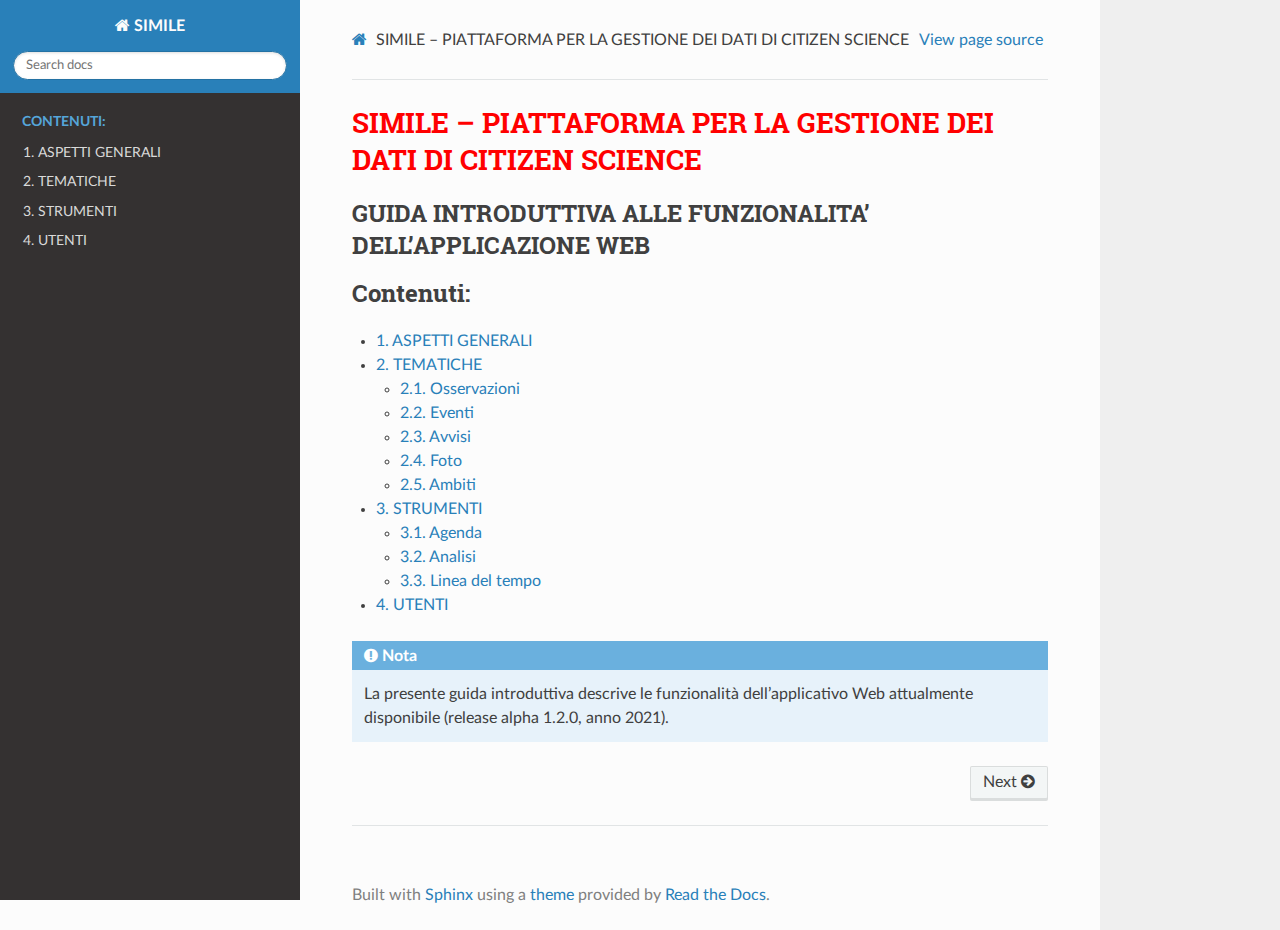
==== html/index.html @ 9311c3b3 "aa" ====
<!DOCTYPE html>
<html class="writer-html5" lang="en" data-content_root="./">
<head>
  <meta charset="utf-8" /><meta name="viewport" content="width=device-width, initial-scale=1" />

  <meta name="viewport" content="width=device-width, initial-scale=1.0" />
  <title>SIMILE – PIATTAFORMA PER LA GESTIONE DEI DATI DI CITIZEN SCIENCE &mdash; SIMILE  documentation</title>
      <link rel="stylesheet" type="text/css" href="_static/pygments.css?v=fa44fd50" />
      <link rel="stylesheet" type="text/css" href="_static/css/theme.css?v=19f00094" />
      <link rel="stylesheet" type="text/css" href="_static/css/custom.css?v=566da06c" />

  
  <!--[if lt IE 9]>
    <script src="_static/js/html5shiv.min.js"></script>
  <![endif]-->
  
        <script src="_static/jquery.js?v=5d32c60e"></script>
        <script src="_static/_sphinx_javascript_frameworks_compat.js?v=2cd50e6c"></script>
        <script src="_static/documentation_options.js?v=5929fcd5"></script>
        <script src="_static/doctools.js?v=888ff710"></script>
        <script src="_static/sphinx_highlight.js?v=dc90522c"></script>
    <script src="_static/js/theme.js"></script>
    <link rel="index" title="Index" href="genindex.html" />
    <link rel="search" title="Search" href="search.html" />
    <link rel="next" title="1. ASPETTI GENERALI" href="1_aspetti_generali.html" /> 
</head>

<body class="wy-body-for-nav"> 
  <div class="wy-grid-for-nav">
    <nav data-toggle="wy-nav-shift" class="wy-nav-side">
      <div class="wy-side-scroll">
        <div class="wy-side-nav-search" >

          
          
          <a href="#" class="icon icon-home">
            SIMILE
          </a>
<div role="search">
  <form id="rtd-search-form" class="wy-form" action="search.html" method="get">
    <input type="text" name="q" placeholder="Search docs" aria-label="Search docs" />
    <input type="hidden" name="check_keywords" value="yes" />
    <input type="hidden" name="area" value="default" />
  </form>
</div>
        </div><div class="wy-menu wy-menu-vertical" data-spy="affix" role="navigation" aria-label="Navigation menu">
              <p class="caption" role="heading"><span class="caption-text">Contenuti:</span></p>
<ul>
<li class="toctree-l1"><a class="reference internal" href="1_aspetti_generali.html">1. ASPETTI GENERALI</a></li>
<li class="toctree-l1"><a class="reference internal" href="2_tematiche.html">2. TEMATICHE</a></li>
<li class="toctree-l1"><a class="reference internal" href="3_strumenti.html">3. STRUMENTI</a></li>
<li class="toctree-l1"><a class="reference internal" href="4_utenti.html">4. UTENTI</a></li>
</ul>

        </div>
      </div>
    </nav>

    <section data-toggle="wy-nav-shift" class="wy-nav-content-wrap"><nav class="wy-nav-top" aria-label="Mobile navigation menu" >
          <i data-toggle="wy-nav-top" class="fa fa-bars"></i>
          <a href="#">SIMILE</a>
      </nav>

      <div class="wy-nav-content">
        <div class="rst-content">
          <div role="navigation" aria-label="Page navigation">
  <ul class="wy-breadcrumbs">
      <li><a href="#" class="icon icon-home" aria-label="Home"></a></li>
      <li class="breadcrumb-item active">SIMILE – PIATTAFORMA PER LA GESTIONE DEI DATI DI CITIZEN SCIENCE</li>
      <li class="wy-breadcrumbs-aside">
            <a href="_sources/index.rst.txt" rel="nofollow"> View page source</a>
      </li>
  </ul>
  <hr/>
</div>
          <div role="main" class="document" itemscope="itemscope" itemtype="http://schema.org/Article">
           <div itemprop="articleBody">
             
  <section id="simile-piattaforma-per-la-gestione-dei-dati-di-citizen-science">
<h1>SIMILE – PIATTAFORMA PER LA GESTIONE DEI DATI DI CITIZEN SCIENCE<a class="headerlink" href="#simile-piattaforma-per-la-gestione-dei-dati-di-citizen-science" title="Link to this heading"></a></h1>
<section id="guida-introduttiva-alle-funzionalita-dellapplicazione-web">
<h2>GUIDA INTRODUTTIVA ALLE FUNZIONALITA’ DELL’APPLICAZIONE WEB<a class="headerlink" href="#guida-introduttiva-alle-funzionalita-dellapplicazione-web" title="Link to this heading"></a></h2>
<div class="toctree-wrapper compound">
<p class="caption" role="heading"><span class="caption-text">Contenuti:</span></p>
<ul>
<li class="toctree-l1"><a class="reference internal" href="1_aspetti_generali.html">1. ASPETTI GENERALI</a></li>
<li class="toctree-l1"><a class="reference internal" href="2_tematiche.html">2. TEMATICHE</a><ul>
<li class="toctree-l2"><a class="reference internal" href="2_tematiche.html#osservazioni">2.1. Osservazioni</a></li>
<li class="toctree-l2"><a class="reference internal" href="2_tematiche.html#eventi">2.2. Eventi</a></li>
<li class="toctree-l2"><a class="reference internal" href="2_tematiche.html#avvisi">2.3. Avvisi</a></li>
<li class="toctree-l2"><a class="reference internal" href="2_tematiche.html#foto">2.4. Foto</a></li>
<li class="toctree-l2"><a class="reference internal" href="2_tematiche.html#ambiti">2.5. Ambiti</a></li>
</ul>
</li>
<li class="toctree-l1"><a class="reference internal" href="3_strumenti.html">3. STRUMENTI</a><ul>
<li class="toctree-l2"><a class="reference internal" href="3_strumenti.html#agenda">3.1. Agenda</a></li>
<li class="toctree-l2"><a class="reference internal" href="3_strumenti.html#analisi">3.2. Analisi</a></li>
<li class="toctree-l2"><a class="reference internal" href="3_strumenti.html#linea-del-tempo">3.3. Linea del tempo</a></li>
</ul>
</li>
<li class="toctree-l1"><a class="reference internal" href="4_utenti.html">4. UTENTI</a></li>
</ul>
</div>
<div class="admonition-nota admonition">
<p class="admonition-title">Nota</p>
<p>La presente guida introduttiva descrive le funzionalità dell’applicativo Web attualmente disponibile (release alpha 1.2.0, anno 2021).</p>
</div>
</section>
</section>


           </div>
          </div>
          <footer><div class="rst-footer-buttons" role="navigation" aria-label="Footer">
        <a href="1_aspetti_generali.html" class="btn btn-neutral float-right" title="1. ASPETTI GENERALI" accesskey="n" rel="next">Next <span class="fa fa-arrow-circle-right" aria-hidden="true"></span></a>
    </div>

  <hr/>

  <div role="contentinfo">
    <p>&#169; Copyright .</p>
  </div>

  Built with <a href="https://www.sphinx-doc.org/">Sphinx</a> using a
    <a href="https://github.com/readthedocs/sphinx_rtd_theme">theme</a>
    provided by <a href="https://readthedocs.org">Read the Docs</a>.
   

</footer>
        </div>
      </div>
    </section>
  </div>
  <script>
      jQuery(function () {
          SphinxRtdTheme.Navigation.enable(true);
      });
  </script> 

</body>
</html>
---- html/_static/pygments.css ----
pre { line-height: 125%; }
td.linenos .normal { color: inherit; background-color: transparent; padding-left: 5px; padding-right: 5px; }
span.linenos { color: inherit; background-color: transparent; padding-left: 5px; padding-right: 5px; }
td.linenos .special { color: #000000; background-color: #ffffc0; padding-left: 5px; padding-right: 5px; }
span.linenos.special { color: #000000; background-color: #ffffc0; padding-left: 5px; padding-right: 5px; }
.highlight .hll { background-color: #ffffcc }
.highlight { background: #eeffcc; }
.highlight .c { color: #408090; font-style: italic } /* Comment */
.highlight .err { border: 1px solid #FF0000 } /* Error */
.highlight .k { color: #007020; font-weight: bold } /* Keyword */
.highlight .o { color: #666666 } /* Operator */
.highlight .ch { color: #408090; font-style: italic } /* Comment.Hashbang */
.highlight .cm { color: #408090; font-style: italic } /* Comment.Multiline */
.highlight .cp { color: #007020 } /* Comment.Preproc */
.highlight .cpf { color: #408090; font-style: italic } /* Comment.PreprocFile */
.highlight .c1 { color: #408090; font-style: italic } /* Comment.Single */
.highlight .cs { color: #408090; background-color: #fff0f0 } /* Comment.Special */
.highlight .gd { color: #A00000 } /* Generic.Deleted */
.highlight .ge { font-style: italic } /* Generic.Emph */
.highlight .gr { color: #FF0000 } /* Generic.Error */
.highlight .gh { color: #000080; font-weight: bold } /* Generic.Heading */
.highlight .gi { color: #00A000 } /* Generic.Inserted */
.highlight .go { color: #333333 } /* Generic.Output */
.highlight .gp { color: #c65d09; font-weight: bold } /* Generic.Prompt */
.highlight .gs { font-weight: bold } /* Generic.Strong */
.highlight .gu { color: #800080; font-weight: bold } /* Generic.Subheading */
.highlight .gt { color: #0044DD } /* Generic.Traceback */
.highlight .kc { color: #007020; font-weight: bold } /* Keyword.Constant */
.highlight .kd { color: #007020; font-weight: bold } /* Keyword.Declaration */
.highlight .kn { color: #007020; font-weight: bold } /* Keyword.Namespace */
.highlight .kp { color: #007020 } /* Keyword.Pseudo */
.highlight .kr { color: #007020; font-weight: bold } /* Keyword.Reserved */
.highlight .kt { color: #902000 } /* Keyword.Type */
.highlight .m { color: #208050 } /* Literal.Number */
.highlight .s { color: #4070a0 } /* Literal.String */
.highlight .na { color: #4070a0 } /* Name.Attribute */
.highlight .nb { color: #007020 } /* Name.Builtin */
.highlight .nc { color: #0e84b5; font-weight: bold } /* Name.Class */
.highlight .no { color: #60add5 } /* Name.Constant */
.highlight .nd { color: #555555; font-weight: bold } /* Name.Decorator */
.highlight .ni { color: #d55537; font-weight: bold } /* Name.Entity */
.highlight .ne { color: #007020 } /* Name.Exception */
.highlight .nf { color: #06287e } /* Name.Function */
.highlight .nl { color: #002070; font-weight: bold } /* Name.Label */
.highlight .nn { color: #0e84b5; font-weight: bold } /* Name.Namespace */
.highlight .nt { color: #062873; font-weight: bold } /* Name.Tag */
.highlight .nv { color: #bb60d5 } /* Name.Variable */
.highlight .ow { color: #007020; font-weight: bold } /* Operator.Word */
.highlight .w { color: #bbbbbb } /* Text.Whitespace */
.highlight .mb { color: #208050 } /* Literal.Number.Bin */
.highlight .mf { color: #208050 } /* Literal.Number.Float */
.highlight .mh { color: #208050 } /* Literal.Number.Hex */
.highlight .mi { color: #208050 } /* Literal.Number.Integer */
.highlight .mo { color: #208050 } /* Literal.Number.Oct */
.highlight .sa { color: #4070a0 } /* Literal.String.Affix */
.highlight .sb { color: #4070a0 } /* Literal.String.Backtick */
.highlight .sc { color: #4070a0 } /* Literal.String.Char */
.highlight .dl { color: #4070a0 } /* Literal.String.Delimiter */
.highlight .sd { color: #4070a0; font-style: italic } /* Literal.String.Doc */
.highlight .s2 { color: #4070a0 } /* Literal.String.Double */
.highlight .se { color: #4070a0; font-weight: bold } /* Literal.String.Escape */
.highlight .sh { color: #4070a0 } /* Literal.String.Heredoc */
.highlight .si { color: #70a0d0; font-style: italic } /* Literal.String.Interpol */
.highlight .sx { color: #c65d09 } /* Literal.String.Other */
.highlight .sr { color: #235388 } /* Literal.String.Regex */
.highlight .s1 { color: #4070a0 } /* Literal.String.Single */
.highlight .ss { color: #517918 } /* Literal.String.Symbol */
.highlight .bp { color: #007020 } /* Name.Builtin.Pseudo */
.highlight .fm { color: #06287e } /* Name.Function.Magic */
.highlight .vc { color: #bb60d5 } /* Name.Variable.Class */
.highlight .vg { color: #bb60d5 } /* Name.Variable.Global */
.highlight .vi { color: #bb60d5 } /* Name.Variable.Instance */
.highlight .vm { color: #bb60d5 } /* Name.Variable.Magic */
.highlight .il { color: #208050 } /* Literal.Number.Integer.Long */
---- html/_static/css/theme.css ----
html{box-sizing:border-box}*,:after,:before{box-sizing:inherit}article,aside,details,figcaption,figure,footer,header,hgroup,nav,section{display:block}audio,canvas,video{display:inline-block;*display:inline;*zoom:1}[hidden],audio:not([controls]){display:none}*{-webkit-box-sizing:border-box;-moz-box-sizing:border-box;box-sizing:border-box}html{font-size:100%;-webkit-text-size-adjust:100%;-ms-text-size-adjust:100%}body{margin:0}a:active,a:hover{outline:0}abbr[title]{border-bottom:1px dotted}b,strong{font-weight:700}blockquote{margin:0}dfn{font-style:italic}ins{background:#ff9;text-decoration:none}ins,mark{color:#000}mark{background:#ff0;font-style:italic;font-weight:700}.rst-content code,.rst-content tt,code,kbd,pre,samp{font-family:monospace,serif;_font-family:courier new,monospace;font-size:1em}pre{white-space:pre}q{quotes:none}q:after,q:before{content:"";content:none}small{font-size:85%}sub,sup{font-size:75%;line-height:0;position:relative;vertical-align:baseline}sup{top:-.5em}sub{bottom:-.25em}dl,ol,ul{margin:0;padding:0;list-style:none;list-style-image:none}li{list-style:none}dd{margin:0}img{border:0;-ms-interpolation-mode:bicubic;vertical-align:middle;max-width:100%}svg:not(:root){overflow:hidden}figure,form{margin:0}label{cursor:pointer}button,input,select,textarea{font-size:100%;margin:0;vertical-align:baseline;*vertical-align:middle}button,input{line-height:normal}button,input[type=button],input[type=reset],input[type=submit]{cursor:pointer;-webkit-appearance:button;*overflow:visible}button[disabled],input[disabled]{cursor:default}input[type=search]{-webkit-appearance:textfield;-moz-box-sizing:content-box;-webkit-box-sizing:content-box;box-sizing:content-box}textarea{resize:vertical}table{border-collapse:collapse;border-spacing:0}td{vertical-align:top}.chromeframe{margin:.2em 0;background:#ccc;color:#000;padding:.2em 0}.ir{display:block;border:0;text-indent:-999em;overflow:hidden;background-color:transparent;background-repeat:no-repeat;text-align:left;direction:ltr;*line-height:0}.ir br{display:none}.hidden{display:none!important;visibility:hidden}.visuallyhidden{border:0;clip:rect(0 0 0 0);height:1px;margin:-1px;overflow:hidden;padding:0;position:absolute;width:1px}.visuallyhidden.focusable:active,.visuallyhidden.focusable:focus{clip:auto;height:auto;margin:0;overflow:visible;position:static;width:auto}.invisible{visibility:hidden}.relative{position:relative}big,small{font-size:100%}@media print{body,html,section{background:none!important}*{box-shadow:none!important;text-shadow:none!important;filter:none!important;-ms-filter:none!important}a,a:visited{text-decoration:underline}.ir a:after,a[href^="#"]:after,a[href^="javascript:"]:after{content:""}blockquote,pre{page-break-inside:avoid}thead{display:table-header-group}img,tr{page-break-inside:avoid}img{max-width:100%!important}@page{margin:.5cm}.rst-content .toctree-wrapper>p.caption,h2,h3,p{orphans:3;widows:3}.rst-content .toctree-wrapper>p.caption,h2,h3{page-break-after:avoid}}.btn,.fa:before,.icon:before,.rst-content .admonition,.rst-content .admonition-title:before,.rst-content .admonition-todo,.rst-content .attention,.rst-content .caution,.rst-content .code-block-caption .headerlink:before,.rst-content .danger,.rst-content .error,.rst-content .hint,.rst-content .important,.rst-content .note,.rst-content .seealso,.rst-content .tip,.rst-content .warning,.rst-content code.download span:first-child:before,.rst-content dl dt .headerlink:before,.rst-content h1 .headerlink:before,.rst-content h2 .headerlink:before,.rst-content h3 .headerlink:before,.rst-content h4 .headerlink:before,.rst-content h5 .headerlink:before,.rst-content h6 .headerlink:before,.rst-content p.caption .headerlink:before,.rst-content table>caption .headerlink:before,.rst-content tt.download span:first-child:before,.wy-alert,.wy-dropdown .caret:before,.wy-inline-validate.wy-inline-validate-danger .wy-input-context:before,.wy-inline-validate.wy-inline-validate-info .wy-input-context:before,.wy-inline-validate.wy-inline-validate-success .wy-input-context:before,.wy-inline-validate.wy-inline-validate-warning .wy-input-context:before,.wy-menu-vertical li.current>a,.wy-menu-vertical li.current>a span.toctree-expand:before,.wy-menu-vertical li.on a,.wy-menu-vertical li.on a span.toctree-expand:before,.wy-menu-vertical li span.toctree-expand:before,.wy-nav-top a,.wy-side-nav-search .wy-dropdown>a,.wy-side-nav-search>a,input[type=color],input[type=date],input[type=datetime-local],input[type=datetime],input[type=email],input[type=month],input[type=number],input[type=password],input[type=search],input[type=tel],input[type=text],input[type=time],input[type=url],input[type=week],select,textarea{-webkit-font-smoothing:antialiased}.clearfix{*zoom:1}.clearfix:after,.clearfix:before{display:table;content:""}.clearfix:after{clear:both}/*!
 *  Font Awesome 4.7.0 by @davegandy - http://fontawesome.io - @fontawesome
 *  License - http://fontawesome.io/license (Font: SIL OFL 1.1, CSS: MIT License)
 */@font-face{font-family:FontAwesome;src:url(fonts/fontawesome-webfont.eot?674f50d287a8c48dc19ba404d20fe713);src:url(fonts/fontawesome-webfont.eot?674f50d287a8c48dc19ba404d20fe713?#iefix&v=4.7.0) format("embedded-opentype"),url(fonts/fontawesome-webfont.woff2?af7ae505a9eed503f8b8e6982036873e) format("woff2"),url(fonts/fontawesome-webfont.woff?fee66e712a8a08eef5805a46892932ad) format("woff"),url(fonts/fontawesome-webfont.ttf?b06871f281fee6b241d60582ae9369b9) format("truetype"),url(fonts/fontawesome-webfont.svg?912ec66d7572ff821749319396470bde#fontawesomeregular) format("svg");font-weight:400;font-style:normal}.fa,.icon,.rst-content .admonition-title,.rst-content .code-block-caption .headerlink,.rst-content code.download span:first-child,.rst-content dl dt .headerlink,.rst-content h1 .headerlink,.rst-content h2 .headerlink,.rst-content h3 .headerlink,.rst-content h4 .headerlink,.rst-content h5 .headerlink,.rst-content h6 .headerlink,.rst-content p.caption .headerlink,.rst-content table>caption .headerlink,.rst-content tt.download span:first-child,.wy-menu-vertical li.current>a span.toctree-expand,.wy-menu-vertical li.on a span.toctree-expand,.wy-menu-vertical li span.toctree-expand{display:inline-block;font:normal normal normal 14px/1 FontAwesome;font-size:inherit;text-rendering:auto;-webkit-font-smoothing:antialiased;-moz-osx-font-smoothing:grayscale}.fa-lg{font-size:1.33333em;line-height:.75em;vertical-align:-15%}.fa-2x{font-size:2em}.fa-3x{font-size:3em}.fa-4x{font-size:4em}.fa-5x{font-size:5em}.fa-fw{width:1.28571em;text-align:center}.fa-ul{padding-left:0;margin-left:2.14286em;list-style-type:none}.fa-ul>li{position:relative}.fa-li{position:absolute;left:-2.14286em;width:2.14286em;top:.14286em;text-align:center}.fa-li.fa-lg{left:-1.85714em}.fa-border{padding:.2em .25em .15em;border:.08em solid #eee;border-radius:.1em}.fa-pull-left{float:left}.fa-pull-right{float:right}.fa-pull-left.icon,.fa.fa-pull-left,.rst-content .code-block-caption .fa-pull-left.headerlink,.rst-content .fa-pull-left.admonition-title,.rst-content code.download span.fa-pull-left:first-child,.rst-content dl dt .fa-pull-left.headerlink,.rst-content h1 .fa-pull-left.headerlink,.rst-content h2 .fa-pull-left.headerlink,.rst-content h3 .fa-pull-left.headerlink,.rst-content h4 .fa-pull-left.headerlink,.rst-content h5 .fa-pull-left.headerlink,.rst-content h6 .fa-pull-left.headerlink,.rst-content p.caption .fa-pull-left.headerlink,.rst-content table>caption .fa-pull-left.headerlink,.rst-content tt.download span.fa-pull-left:first-child,.wy-menu-vertical li.current>a span.fa-pull-left.toctree-expand,.wy-menu-vertical li.on a span.fa-pull-left.toctree-expand,.wy-menu-vertical li span.fa-pull-left.toctree-expand{margin-right:.3em}.fa-pull-right.icon,.fa.fa-pull-right,.rst-content .code-block-caption .fa-pull-right.headerlink,.rst-content .fa-pull-right.admonition-title,.rst-content code.download span.fa-pull-right:first-child,.rst-content dl dt .fa-pull-right.headerlink,.rst-content h1 .fa-pull-right.headerlink,.rst-content h2 .fa-pull-right.headerlink,.rst-content h3 .fa-pull-right.headerlink,.rst-content h4 .fa-pull-right.headerlink,.rst-content h5 .fa-pull-right.headerlink,.rst-content h6 .fa-pull-right.headerlink,.rst-content p.caption .fa-pull-right.headerlink,.rst-content table>caption .fa-pull-right.headerlink,.rst-content tt.download span.fa-pull-right:first-child,.wy-menu-vertical li.current>a span.fa-pull-right.toctree-expand,.wy-menu-vertical li.on a span.fa-pull-right.toctree-expand,.wy-menu-vertical li span.fa-pull-right.toctree-expand{margin-left:.3em}.pull-right{float:right}.pull-left{float:left}.fa.pull-left,.pull-left.icon,.rst-content .code-block-caption .pull-left.headerlink,.rst-content .pull-left.admonition-title,.rst-content code.download span.pull-left:first-child,.rst-content dl dt .pull-left.headerlink,.rst-content h1 .pull-left.headerlink,.rst-content h2 .pull-left.headerlink,.rst-content h3 .pull-left.headerlink,.rst-content h4 .pull-left.headerlink,.rst-content h5 .pull-left.headerlink,.rst-content h6 .pull-left.headerlink,.rst-content p.caption .pull-left.headerlink,.rst-content table>caption .pull-left.headerlink,.rst-content tt.download span.pull-left:first-child,.wy-menu-vertical li.current>a span.pull-left.toctree-expand,.wy-menu-vertical li.on a span.pull-left.toctree-expand,.wy-menu-vertical li span.pull-left.toctree-expand{margin-right:.3em}.fa.pull-right,.pull-right.icon,.rst-content .code-block-caption .pull-right.headerlink,.rst-content .pull-right.admonition-title,.rst-content code.download span.pull-right:first-child,.rst-content dl dt .pull-right.headerlink,.rst-content h1 .pull-right.headerlink,.rst-content h2 .pull-right.headerlink,.rst-content h3 .pull-right.headerlink,.rst-content h4 .pull-right.headerlink,.rst-content h5 .pull-right.headerlink,.rst-content h6 .pull-right.headerlink,.rst-content p.caption .pull-right.headerlink,.rst-content table>caption .pull-right.headerlink,.rst-content tt.download span.pull-right:first-child,.wy-menu-vertical li.current>a span.pull-right.toctree-expand,.wy-menu-vertical li.on a span.pull-right.toctree-expand,.wy-menu-vertical li span.pull-right.toctree-expand{margin-left:.3em}.fa-spin{-webkit-animation:fa-spin 2s linear infinite;animation:fa-spin 2s linear infinite}.fa-pulse{-webkit-animation:fa-spin 1s steps(8) infinite;animation:fa-spin 1s steps(8) infinite}@-webkit-keyframes fa-spin{0%{-webkit-transform:rotate(0deg);transform:rotate(0deg)}to{-webkit-transform:rotate(359deg);transform:rotate(359deg)}}@keyframes fa-spin{0%{-webkit-transform:rotate(0deg);transform:rotate(0deg)}to{-webkit-transform:rotate(359deg);transform:rotate(359deg)}}.fa-rotate-90{-ms-filter:"progid:DXImageTransform.Microsoft.BasicImage(rotation=1)";-webkit-transform:rotate(90deg);-ms-transform:rotate(90deg);transform:rotate(90deg)}.fa-rotate-180{-ms-filter:"progid:DXImageTransform.Microsoft.BasicImage(rotation=2)";-webkit-transform:rotate(180deg);-ms-transform:rotate(180deg);transform:rotate(180deg)}.fa-rotate-270{-ms-filter:"progid:DXImageTransform.Microsoft.BasicImage(rotation=3)";-webkit-transform:rotate(270deg);-ms-transform:rotate(270deg);transform:rotate(270deg)}.fa-flip-horizontal{-ms-filter:"progid:DXImageTransform.Microsoft.BasicImage(rotation=0, mirror=1)";-webkit-transform:scaleX(-1);-ms-transform:scaleX(-1);transform:scaleX(-1)}.fa-flip-vertical{-ms-filter:"progid:DXImageTransform.Microsoft.BasicImage(rotation=2, mirror=1)";-webkit-transform:scaleY(-1);-ms-transform:scaleY(-1);transform:scaleY(-1)}:root .fa-flip-horizontal,:root .fa-flip-vertical,:root .fa-rotate-90,:root .fa-rotate-180,:root .fa-rotate-270{filter:none}.fa-stack{position:relative;display:inline-block;width:2em;height:2em;line-height:2em;vertical-align:middle}.fa-stack-1x,.fa-stack-2x{position:absolute;left:0;width:100%;text-align:center}.fa-stack-1x{line-height:inherit}.fa-stack-2x{font-size:2em}.fa-inverse{color:#fff}.fa-glass:before{content:""}.fa-music:before{content:""}.fa-search:before,.icon-search:before{content:""}.fa-envelope-o:before{content:""}.fa-heart:before{content:""}.fa-star:before{content:""}.fa-star-o:before{content:""}.fa-user:before{content:""}.fa-film:before{content:""}.fa-th-large:before{content:""}.fa-th:before{content:""}.fa-th-list:before{content:""}.fa-check:before{content:""}.fa-close:before,.fa-remove:before,.fa-times:before{content:""}.fa-search-plus:before{content:""}.fa-search-minus:before{content:""}.fa-power-off:before{content:""}.fa-signal:before{content:""}.fa-cog:before,.fa-gear:before{content:""}.fa-trash-o:before{content:""}.fa-home:before,.icon-home:before{content:""}.fa-file-o:before{content:""}.fa-clock-o:before{content:""}.fa-road:before{content:""}.fa-download:before,.rst-content code.download span:first-child:before,.rst-content tt.download span:first-child:before{content:""}.fa-arrow-circle-o-down:before{content:""}.fa-arrow-circle-o-up:before{content:""}.fa-inbox:before{content:""}.fa-play-circle-o:before{content:""}.fa-repeat:before,.fa-rotate-right:before{content:""}.fa-refresh:before{content:""}.fa-list-alt:before{content:""}.fa-lock:before{content:""}.fa-flag:before{content:""}.fa-headphones:before{content:""}.fa-volume-off:before{content:""}.fa-volume-down:before{content:""}.fa-volume-up:before{content:""}.fa-qrcode:before{content:""}.fa-barcode:before{content:""}.fa-tag:before{content:""}.fa-tags:before{content:""}.fa-book:before,.icon-book:before{content:""}.fa-bookmark:before{content:""}.fa-print:before{content:""}.fa-camera:before{content:""}.fa-font:before{content:""}.fa-bold:before{content:""}.fa-italic:before{content:""}.fa-text-height:before{content:""}.fa-text-width:before{content:""}.fa-align-left:before{content:""}.fa-align-center:before{content:""}.fa-align-right:before{content:""}.fa-align-justify:before{content:""}.fa-list:before{content:""}.fa-dedent:before,.fa-outdent:before{content:""}.fa-indent:before{content:""}.fa-video-camera:before{content:""}.fa-image:before,.fa-photo:before,.fa-picture-o:before{content:""}.fa-pencil:before{content:""}.fa-map-marker:before{content:""}.fa-adjust:before{content:""}.fa-tint:before{content:""}.fa-edit:before,.fa-pencil-square-o:before{content:""}.fa-share-square-o:before{content:""}.fa-check-square-o:before{content:""}.fa-arrows:before{content:""}.fa-step-backward:before{content:""}.fa-fast-backward:before{content:""}.fa-backward:before{content:""}.fa-play:before{content:""}.fa-pause:before{content:""}.fa-stop:before{content:""}.fa-forward:before{content:""}.fa-fast-forward:before{content:""}.fa-step-forward:before{content:""}.fa-eject:before{content:""}.fa-chevron-left:before{content:""}.fa-chevron-right:before{content:""}.fa-plus-circle:before{content:""}.fa-minus-circle:before{content:""}.fa-times-circle:before,.wy-inline-validate.wy-inline-validate-danger .wy-input-context:before{content:""}.fa-check-circle:before,.wy-inline-validate.wy-inline-validate-success .wy-input-context:before{content:""}.fa-question-circle:before{content:""}.fa-info-circle:before{content:""}.fa-crosshairs:before{content:""}.fa-times-circle-o:before{content:""}.fa-check-circle-o:before{content:""}.fa-ban:before{content:""}.fa-arrow-left:before{content:""}.fa-arrow-right:before{content:""}.fa-arrow-up:before{content:""}.fa-arrow-down:before{content:""}.fa-mail-forward:before,.fa-share:before{content:""}.fa-expand:before{content:""}.fa-compress:before{content:""}.fa-plus:before{content:""}.fa-minus:before{content:""}.fa-asterisk:before{content:""}.fa-exclamation-circle:before,.rst-content .admonition-title:before,.wy-inline-validate.wy-inline-validate-info .wy-input-context:before,.wy-inline-validate.wy-inline-validate-warning .wy-input-context:before{content:""}.fa-gift:before{content:""}.fa-leaf:before{content:""}.fa-fire:before,.icon-fire:before{content:""}.fa-eye:before{content:""}.fa-eye-slash:before{content:""}.fa-exclamation-triangle:before,.fa-warning:before{content:""}.fa-plane:before{content:""}.fa-calendar:before{content:""}.fa-random:before{content:""}.fa-comment:before{content:""}.fa-magnet:before{content:""}.fa-chevron-up:before{content:""}.fa-chevron-down:before{content:""}.fa-retweet:before{content:""}.fa-shopping-cart:before{content:""}.fa-folder:before{content:""}.fa-folder-open:before{content:""}.fa-arrows-v:before{content:""}.fa-arrows-h:before{content:""}.fa-bar-chart-o:before,.fa-bar-chart:before{content:""}.fa-twitter-square:before{content:""}.fa-facebook-square:before{content:""}.fa-camera-retro:before{content:""}.fa-key:before{content:""}.fa-cogs:before,.fa-gears:before{content:""}.fa-comments:before{content:""}.fa-thumbs-o-up:before{content:""}.fa-thumbs-o-down:before{content:""}.fa-star-half:before{content:""}.fa-heart-o:before{content:""}.fa-sign-out:before{content:""}.fa-linkedin-square:before{content:""}.fa-thumb-tack:before{content:""}.fa-external-link:before{content:""}.fa-sign-in:before{content:""}.fa-trophy:before{content:""}.fa-github-square:before{content:""}.fa-upload:before{content:""}.fa-lemon-o:before{content:""}.fa-phone:before{content:""}.fa-square-o:before{content:""}.fa-bookmark-o:before{content:""}.fa-phone-square:before{content:""}.fa-twitter:before{content:""}.fa-facebook-f:before,.fa-facebook:before{content:""}.fa-github:before,.icon-github:before{content:""}.fa-unlock:before{content:""}.fa-credit-card:before{content:""}.fa-feed:before,.fa-rss:before{content:""}.fa-hdd-o:before{content:""}.fa-bullhorn:before{content:""}.fa-bell:before{content:""}.fa-certificate:before{content:""}.fa-hand-o-right:before{content:""}.fa-hand-o-left:before{content:""}.fa-hand-o-up:before{content:""}.fa-hand-o-down:before{content:""}.fa-arrow-circle-left:before,.icon-circle-arrow-left:before{content:""}.fa-arrow-circle-right:before,.icon-circle-arrow-right:before{content:""}.fa-arrow-circle-up:before{content:""}.fa-arrow-circle-down:before{content:""}.fa-globe:before{content:""}.fa-wrench:before{content:""}.fa-tasks:before{content:""}.fa-filter:before{content:""}.fa-briefcase:before{content:""}.fa-arrows-alt:before{content:""}.fa-group:before,.fa-users:before{content:""}.fa-chain:before,.fa-link:before,.icon-link:before{content:""}.fa-cloud:before{content:""}.fa-flask:before{content:""}.fa-cut:before,.fa-scissors:before{content:""}.fa-copy:before,.fa-files-o:before{content:""}.fa-paperclip:before{content:""}.fa-floppy-o:before,.fa-save:before{content:""}.fa-square:before{content:""}.fa-bars:before,.fa-navicon:before,.fa-reorder:before{content:""}.fa-list-ul:before{content:""}.fa-list-ol:before{content:""}.fa-strikethrough:before{content:""}.fa-underline:before{content:""}.fa-table:before{content:""}.fa-magic:before{content:""}.fa-truck:before{content:""}.fa-pinterest:before{content:""}.fa-pinterest-square:before{content:""}.fa-google-plus-square:before{content:""}.fa-google-plus:before{content:""}.fa-money:before{content:""}.fa-caret-down:before,.icon-caret-down:before,.wy-dropdown .caret:before{content:""}.fa-caret-up:before{content:""}.fa-caret-left:before{content:""}.fa-caret-right:before{content:""}.fa-columns:before{content:""}.fa-sort:before,.fa-unsorted:before{content:""}.fa-sort-desc:before,.fa-sort-down:before{content:""}.fa-sort-asc:before,.fa-sort-up:before{content:""}.fa-envelope:before{content:""}.fa-linkedin:before{content:""}.fa-rotate-left:before,.fa-undo:before{content:""}.fa-gavel:before,.fa-legal:before{content:""}.fa-dashboard:before,.fa-tachometer:before{content:""}.fa-comment-o:before{content:""}.fa-comments-o:before{content:""}.fa-bolt:before,.fa-flash:before{content:""}.fa-sitemap:before{content:""}.fa-umbrella:before{content:""}.fa-clipboard:before,.fa-paste:before{content:""}.fa-lightbulb-o:before{content:""}.fa-exchange:before{content:""}.fa-cloud-download:before{content:""}.fa-cloud-upload:before{content:""}.fa-user-md:before{content:""}.fa-stethoscope:before{content:""}.fa-suitcase:before{content:""}.fa-bell-o:before{content:""}.fa-coffee:before{content:""}.fa-cutlery:before{content:""}.fa-file-text-o:before{content:""}.fa-building-o:before{content:""}.fa-hospital-o:before{content:""}.fa-ambulance:before{content:""}.fa-medkit:before{content:""}.fa-fighter-jet:before{content:""}.fa-beer:before{content:""}.fa-h-square:before{content:""}.fa-plus-square:before{content:""}.fa-angle-double-left:before{content:""}.fa-angle-double-right:before{content:""}.fa-angle-double-up:before{content:""}.fa-angle-double-down:before{content:""}.fa-angle-left:before{content:""}.fa-angle-right:before{content:""}.fa-angle-up:before{content:""}.fa-angle-down:before{content:""}.fa-desktop:before{content:""}.fa-laptop:before{content:""}.fa-tablet:before{content:""}.fa-mobile-phone:before,.fa-mobile:before{content:""}.fa-circle-o:before{content:""}.fa-quote-left:before{content:""}.fa-quote-right:before{content:""}.fa-spinner:before{content:""}.fa-circle:before{content:""}.fa-mail-reply:before,.fa-reply:before{content:""}.fa-github-alt:before{content:""}.fa-folder-o:before{content:""}.fa-folder-open-o:before{content:""}.fa-smile-o:before{content:""}.fa-frown-o:before{content:""}.fa-meh-o:before{content:""}.fa-gamepad:before{content:""}.fa-keyboard-o:before{content:""}.fa-flag-o:before{content:""}.fa-flag-checkered:before{content:""}.fa-terminal:before{content:""}.fa-code:before{content:""}.fa-mail-reply-all:before,.fa-reply-all:before{content:""}.fa-star-half-empty:before,.fa-star-half-full:before,.fa-star-half-o:before{content:""}.fa-location-arrow:before{content:""}.fa-crop:before{content:""}.fa-code-fork:before{content:""}.fa-chain-broken:before,.fa-unlink:before{content:""}.fa-question:before{content:""}.fa-info:before{content:""}.fa-exclamation:before{content:""}.fa-superscript:before{content:""}.fa-subscript:before{content:""}.fa-eraser:before{content:""}.fa-puzzle-piece:before{content:""}.fa-microphone:before{content:""}.fa-microphone-slash:before{content:""}.fa-shield:before{content:""}.fa-calendar-o:before{content:""}.fa-fire-extinguisher:before{content:""}.fa-rocket:before{content:""}.fa-maxcdn:before{content:""}.fa-chevron-circle-left:before{content:""}.fa-chevron-circle-right:before{content:""}.fa-chevron-circle-up:before{content:""}.fa-chevron-circle-down:before{content:""}.fa-html5:before{content:""}.fa-css3:before{content:""}.fa-anchor:before{content:""}.fa-unlock-alt:before{content:""}.fa-bullseye:before{content:""}.fa-ellipsis-h:before{content:""}.fa-ellipsis-v:before{content:""}.fa-rss-square:before{content:""}.fa-play-circle:before{content:""}.fa-ticket:before{content:""}.fa-minus-square:before{content:""}.fa-minus-square-o:before,.wy-menu-vertical li.current>a span.toctree-expand:before,.wy-menu-vertical li.on a span.toctree-expand:before{content:""}.fa-level-up:before{content:""}.fa-level-down:before{content:""}.fa-check-square:before{content:""}.fa-pencil-square:before{content:""}.fa-external-link-square:before{content:""}.fa-share-square:before{content:""}.fa-compass:before{content:""}.fa-caret-square-o-down:before,.fa-toggle-down:before{content:""}.fa-caret-square-o-up:before,.fa-toggle-up:before{content:""}.fa-caret-square-o-right:before,.fa-toggle-right:before{content:""}.fa-eur:before,.fa-euro:before{content:""}.fa-gbp:before{content:""}.fa-dollar:before,.fa-usd:before{content:""}.fa-inr:before,.fa-rupee:before{content:""}.fa-cny:before,.fa-jpy:before,.fa-rmb:before,.fa-yen:before{content:""}.fa-rouble:before,.fa-rub:before,.fa-ruble:before{content:""}.fa-krw:before,.fa-won:before{content:""}.fa-bitcoin:before,.fa-btc:before{content:""}.fa-file:before{content:""}.fa-file-text:before{content:""}.fa-sort-alpha-asc:before{content:""}.fa-sort-alpha-desc:before{content:""}.fa-sort-amount-asc:before{content:""}.fa-sort-amount-desc:before{content:""}.fa-sort-numeric-asc:before{content:""}.fa-sort-numeric-desc:before{content:""}.fa-thumbs-up:before{content:""}.fa-thumbs-down:before{content:""}.fa-youtube-square:before{content:""}.fa-youtube:before{content:""}.fa-xing:before{content:""}.fa-xing-square:before{content:""}.fa-youtube-play:before{content:""}.fa-dropbox:before{content:""}.fa-stack-overflow:before{content:""}.fa-instagram:before{content:""}.fa-flickr:before{content:""}.fa-adn:before{content:""}.fa-bitbucket:before,.icon-bitbucket:before{content:""}.fa-bitbucket-square:before{content:""}.fa-tumblr:before{content:""}.fa-tumblr-square:before{content:""}.fa-long-arrow-down:before{content:""}.fa-long-arrow-up:before{content:""}.fa-long-arrow-left:before{content:""}.fa-long-arrow-right:before{content:""}.fa-apple:before{content:""}.fa-windows:before{content:""}.fa-android:before{content:""}.fa-linux:before{content:""}.fa-dribbble:before{content:""}.fa-skype:before{content:""}.fa-foursquare:before{content:""}.fa-trello:before{content:""}.fa-female:before{content:""}.fa-male:before{content:""}.fa-gittip:before,.fa-gratipay:before{content:""}.fa-sun-o:before{content:""}.fa-moon-o:before{content:""}.fa-archive:before{content:""}.fa-bug:before{content:""}.fa-vk:before{content:""}.fa-weibo:before{content:""}.fa-renren:before{content:""}.fa-pagelines:before{content:""}.fa-stack-exchange:before{content:""}.fa-arrow-circle-o-right:before{content:""}.fa-arrow-circle-o-left:before{content:""}.fa-caret-square-o-left:before,.fa-toggle-left:before{content:""}.fa-dot-circle-o:before{content:""}.fa-wheelchair:before{content:""}.fa-vimeo-square:before{content:""}.fa-try:before,.fa-turkish-lira:before{content:""}.fa-plus-square-o:before,.wy-menu-vertical li span.toctree-expand:before{content:""}.fa-space-shuttle:before{content:""}.fa-slack:before{content:""}.fa-envelope-square:before{content:""}.fa-wordpress:before{content:""}.fa-openid:before{content:""}.fa-bank:before,.fa-institution:before,.fa-university:before{content:""}.fa-graduation-cap:before,.fa-mortar-board:before{content:""}.fa-yahoo:before{content:""}.fa-google:before{content:""}.fa-reddit:before{content:""}.fa-reddit-square:before{content:""}.fa-stumbleupon-circle:before{content:""}.fa-stumbleupon:before{content:""}.fa-delicious:before{content:""}.fa-digg:before{content:""}.fa-pied-piper-pp:before{content:""}.fa-pied-piper-alt:before{content:""}.fa-drupal:before{content:""}.fa-joomla:before{content:""}.fa-language:before{content:""}.fa-fax:before{content:""}.fa-building:before{content:""}.fa-child:before{content:""}.fa-paw:before{content:""}.fa-spoon:before{content:""}.fa-cube:before{content:""}.fa-cubes:before{content:""}.fa-behance:before{content:""}.fa-behance-square:before{content:""}.fa-steam:before{content:""}.fa-steam-square:before{content:""}.fa-recycle:before{content:""}.fa-automobile:before,.fa-car:before{content:""}.fa-cab:before,.fa-taxi:before{content:""}.fa-tree:before{content:""}.fa-spotify:before{content:""}.fa-deviantart:before{content:""}.fa-soundcloud:before{content:""}.fa-database:before{content:""}.fa-file-pdf-o:before{content:""}.fa-file-word-o:before{content:""}.fa-file-excel-o:before{content:""}.fa-file-powerpoint-o:before{content:""}.fa-file-image-o:before,.fa-file-photo-o:before,.fa-file-picture-o:before{content:""}.fa-file-archive-o:before,.fa-file-zip-o:before{content:""}.fa-file-audio-o:before,.fa-file-sound-o:before{content:""}.fa-file-movie-o:before,.fa-file-video-o:before{content:""}.fa-file-code-o:before{content:""}.fa-vine:before{content:""}.fa-codepen:before{content:""}.fa-jsfiddle:before{content:""}.fa-life-bouy:before,.fa-life-buoy:before,.fa-life-ring:before,.fa-life-saver:before,.fa-support:before{content:""}.fa-circle-o-notch:before{content:""}.fa-ra:before,.fa-rebel:before,.fa-resistance:before{content:""}.fa-empire:before,.fa-ge:before{content:""}.fa-git-square:before{content:""}.fa-git:before{content:""}.fa-hacker-news:before,.fa-y-combinator-square:before,.fa-yc-square:before{content:""}.fa-tencent-weibo:before{content:""}.fa-qq:before{content:""}.fa-wechat:before,.fa-weixin:before{content:""}.fa-paper-plane:before,.fa-send:before{content:""}.fa-paper-plane-o:before,.fa-send-o:before{content:""}.fa-history:before{content:""}.fa-circle-thin:before{content:""}.fa-header:before{content:""}.fa-paragraph:before{content:""}.fa-sliders:before{content:""}.fa-share-alt:before{content:""}.fa-share-alt-square:before{content:""}.fa-bomb:before{content:""}.fa-futbol-o:before,.fa-soccer-ball-o:before{content:""}.fa-tty:before{content:""}.fa-binoculars:before{content:""}.fa-plug:before{content:""}.fa-slideshare:before{content:""}.fa-twitch:before{content:""}.fa-yelp:before{content:""}.fa-newspaper-o:before{content:""}.fa-wifi:before{content:""}.fa-calculator:before{content:""}.fa-paypal:before{content:""}.fa-google-wallet:before{content:""}.fa-cc-visa:before{content:""}.fa-cc-mastercard:before{content:""}.fa-cc-discover:before{content:""}.fa-cc-amex:before{content:""}.fa-cc-paypal:before{content:""}.fa-cc-stripe:before{content:""}.fa-bell-slash:before{content:""}.fa-bell-slash-o:before{content:""}.fa-trash:before{content:""}.fa-copyright:before{content:""}.fa-at:before{content:""}.fa-eyedropper:before{content:""}.fa-paint-brush:before{content:""}.fa-birthday-cake:before{content:""}.fa-area-chart:before{content:""}.fa-pie-chart:before{content:""}.fa-line-chart:before{content:""}.fa-lastfm:before{content:""}.fa-lastfm-square:before{content:""}.fa-toggle-off:before{content:""}.fa-toggle-on:before{content:""}.fa-bicycle:before{content:""}.fa-bus:before{content:""}.fa-ioxhost:before{content:""}.fa-angellist:before{content:""}.fa-cc:before{content:""}.fa-ils:before,.fa-shekel:before,.fa-sheqel:before{content:""}.fa-meanpath:before{content:""}.fa-buysellads:before{content:""}.fa-connectdevelop:before{content:""}.fa-dashcube:before{content:""}.fa-forumbee:before{content:""}.fa-leanpub:before{content:""}.fa-sellsy:before{content:""}.fa-shirtsinbulk:before{content:""}.fa-simplybuilt:before{content:""}.fa-skyatlas:before{content:""}.fa-cart-plus:before{content:""}.fa-cart-arrow-down:before{content:""}.fa-diamond:before{content:""}.fa-ship:before{content:""}.fa-user-secret:before{content:""}.fa-motorcycle:before{content:""}.fa-street-view:before{content:""}.fa-heartbeat:before{content:""}.fa-venus:before{content:""}.fa-mars:before{content:""}.fa-mercury:before{content:""}.fa-intersex:before,.fa-transgender:before{content:""}.fa-transgender-alt:before{content:""}.fa-venus-double:before{content:""}.fa-mars-double:before{content:""}.fa-venus-mars:before{content:""}.fa-mars-stroke:before{content:""}.fa-mars-stroke-v:before{content:""}.fa-mars-stroke-h:before{content:""}.fa-neuter:before{content:""}.fa-genderless:before{content:""}.fa-facebook-official:before{content:""}.fa-pinterest-p:before{content:""}.fa-whatsapp:before{content:""}.fa-server:before{content:""}.fa-user-plus:before{content:""}.fa-user-times:before{content:""}.fa-bed:before,.fa-hotel:before{content:""}.fa-viacoin:before{content:""}.fa-train:before{content:""}.fa-subway:before{content:""}.fa-medium:before{content:""}.fa-y-combinator:before,.fa-yc:before{content:""}.fa-optin-monster:before{content:""}.fa-opencart:before{content:""}.fa-expeditedssl:before{content:""}.fa-battery-4:before,.fa-battery-full:before,.fa-battery:before{content:""}.fa-battery-3:before,.fa-battery-three-quarters:before{content:""}.fa-battery-2:before,.fa-battery-half:before{content:""}.fa-battery-1:before,.fa-battery-quarter:before{content:""}.fa-battery-0:before,.fa-battery-empty:before{content:""}.fa-mouse-pointer:before{content:""}.fa-i-cursor:before{content:""}.fa-object-group:before{content:""}.fa-object-ungroup:before{content:""}.fa-sticky-note:before{content:""}.fa-sticky-note-o:before{content:""}.fa-cc-jcb:before{content:""}.fa-cc-diners-club:before{content:""}.fa-clone:before{content:""}.fa-balance-scale:before{content:""}.fa-hourglass-o:before{content:""}.fa-hourglass-1:before,.fa-hourglass-start:before{content:""}.fa-hourglass-2:before,.fa-hourglass-half:before{content:""}.fa-hourglass-3:before,.fa-hourglass-end:before{content:""}.fa-hourglass:before{content:""}.fa-hand-grab-o:before,.fa-hand-rock-o:before{content:""}.fa-hand-paper-o:before,.fa-hand-stop-o:before{content:""}.fa-hand-scissors-o:before{content:""}.fa-hand-lizard-o:before{content:""}.fa-hand-spock-o:before{content:""}.fa-hand-pointer-o:before{content:""}.fa-hand-peace-o:before{content:""}.fa-trademark:before{content:""}.fa-registered:before{content:""}.fa-creative-commons:before{content:""}.fa-gg:before{content:""}.fa-gg-circle:before{content:""}.fa-tripadvisor:before{content:""}.fa-odnoklassniki:before{content:""}.fa-odnoklassniki-square:before{content:""}.fa-get-pocket:before{content:""}.fa-wikipedia-w:before{content:""}.fa-safari:before{content:""}.fa-chrome:before{content:""}.fa-firefox:before{content:""}.fa-opera:before{content:""}.fa-internet-explorer:before{content:""}.fa-television:before,.fa-tv:before{content:""}.fa-contao:before{content:""}.fa-500px:before{content:""}.fa-amazon:before{content:""}.fa-calendar-plus-o:before{content:""}.fa-calendar-minus-o:before{content:""}.fa-calendar-times-o:before{content:""}.fa-calendar-check-o:before{content:""}.fa-industry:before{content:""}.fa-map-pin:before{content:""}.fa-map-signs:before{content:""}.fa-map-o:before{content:""}.fa-map:before{content:""}.fa-commenting:before{content:""}.fa-commenting-o:before{content:""}.fa-houzz:before{content:""}.fa-vimeo:before{content:""}.fa-black-tie:before{content:""}.fa-fonticons:before{content:""}.fa-reddit-alien:before{content:""}.fa-edge:before{content:""}.fa-credit-card-alt:before{content:""}.fa-codiepie:before{content:""}.fa-modx:before{content:""}.fa-fort-awesome:before{content:""}.fa-usb:before{content:""}.fa-product-hunt:before{content:""}.fa-mixcloud:before{content:""}.fa-scribd:before{content:""}.fa-pause-circle:before{content:""}.fa-pause-circle-o:before{content:""}.fa-stop-circle:before{content:""}.fa-stop-circle-o:before{content:""}.fa-shopping-bag:before{content:""}.fa-shopping-basket:before{content:""}.fa-hashtag:before{content:""}.fa-bluetooth:before{content:""}.fa-bluetooth-b:before{content:""}.fa-percent:before{content:""}.fa-gitlab:before,.icon-gitlab:before{content:""}.fa-wpbeginner:before{content:""}.fa-wpforms:before{content:""}.fa-envira:before{content:""}.fa-universal-access:before{content:""}.fa-wheelchair-alt:before{content:""}.fa-question-circle-o:before{content:""}.fa-blind:before{content:""}.fa-audio-description:before{content:""}.fa-volume-control-phone:before{content:""}.fa-braille:before{content:""}.fa-assistive-listening-systems:before{content:""}.fa-american-sign-language-interpreting:before,.fa-asl-interpreting:before{content:""}.fa-deaf:before,.fa-deafness:before,.fa-hard-of-hearing:before{content:""}.fa-glide:before{content:""}.fa-glide-g:before{content:""}.fa-sign-language:before,.fa-signing:before{content:""}.fa-low-vision:before{content:""}.fa-viadeo:before{content:""}.fa-viadeo-square:before{content:""}.fa-snapchat:before{content:""}.fa-snapchat-ghost:before{content:""}.fa-snapchat-square:before{content:""}.fa-pied-piper:before{content:""}.fa-first-order:before{content:""}.fa-yoast:before{content:""}.fa-themeisle:before{content:""}.fa-google-plus-circle:before,.fa-google-plus-official:before{content:""}.fa-fa:before,.fa-font-awesome:before{content:""}.fa-handshake-o:before{content:""}.fa-envelope-open:before{content:""}.fa-envelope-open-o:before{content:""}.fa-linode:before{content:""}.fa-address-book:before{content:""}.fa-address-book-o:before{content:""}.fa-address-card:before,.fa-vcard:before{content:""}.fa-address-card-o:before,.fa-vcard-o:before{content:""}.fa-user-circle:before{content:""}.fa-user-circle-o:before{content:""}.fa-user-o:before{content:""}.fa-id-badge:before{content:""}.fa-drivers-license:before,.fa-id-card:before{content:""}.fa-drivers-license-o:before,.fa-id-card-o:before{content:""}.fa-quora:before{content:""}.fa-free-code-camp:before{content:""}.fa-telegram:before{content:""}.fa-thermometer-4:before,.fa-thermometer-full:before,.fa-thermometer:before{content:""}.fa-thermometer-3:before,.fa-thermometer-three-quarters:before{content:""}.fa-thermometer-2:before,.fa-thermometer-half:before{content:""}.fa-thermometer-1:before,.fa-thermometer-quarter:before{content:""}.fa-thermometer-0:before,.fa-thermometer-empty:before{content:""}.fa-shower:before{content:""}.fa-bath:before,.fa-bathtub:before,.fa-s15:before{content:""}.fa-podcast:before{content:""}.fa-window-maximize:before{content:""}.fa-window-minimize:before{content:""}.fa-window-restore:before{content:""}.fa-times-rectangle:before,.fa-window-close:before{content:""}.fa-times-rectangle-o:before,.fa-window-close-o:before{content:""}.fa-bandcamp:before{content:""}.fa-grav:before{content:""}.fa-etsy:before{content:""}.fa-imdb:before{content:""}.fa-ravelry:before{content:""}.fa-eercast:before{content:""}.fa-microchip:before{content:""}.fa-snowflake-o:before{content:""}.fa-superpowers:before{content:""}.fa-wpexplorer:before{content:""}.fa-meetup:before{content:""}.sr-only{position:absolute;width:1px;height:1px;padding:0;margin:-1px;overflow:hidden;clip:rect(0,0,0,0);border:0}.sr-only-focusable:active,.sr-only-focusable:focus{position:static;width:auto;height:auto;margin:0;overflow:visible;clip:auto}.fa,.icon,.rst-content .admonition-title,.rst-content .code-block-caption .headerlink,.rst-content code.download span:first-child,.rst-content dl dt .headerlink,.rst-content h1 .headerlink,.rst-content h2 .headerlink,.rst-content h3 .headerlink,.rst-content h4 .headerlink,.rst-content h5 .headerlink,.rst-content h6 .headerlink,.rst-content p.caption .headerlink,.rst-content table>caption .headerlink,.rst-content tt.download span:first-child,.wy-dropdown .caret,.wy-inline-validate.wy-inline-validate-danger .wy-input-context,.wy-inline-validate.wy-inline-validate-info .wy-input-context,.wy-inline-validate.wy-inline-validate-success .wy-input-context,.wy-inline-validate.wy-inline-validate-warning .wy-input-context,.wy-menu-vertical li.current>a span.toctree-expand,.wy-menu-vertical li.on a span.toctree-expand,.wy-menu-vertical li span.toctree-expand{font-family:inherit}.fa:before,.icon:before,.rst-content .admonition-title:before,.rst-content .code-block-caption .headerlink:before,.rst-content code.download span:first-child:before,.rst-content dl dt .headerlink:before,.rst-content h1 .headerlink:before,.rst-content h2 .headerlink:before,.rst-content h3 .headerlink:before,.rst-content h4 .headerlink:before,.rst-content h5 .headerlink:before,.rst-content h6 .headerlink:before,.rst-content p.caption .headerlink:before,.rst-content table>caption .headerlink:before,.rst-content tt.download span:first-child:before,.wy-dropdown .caret:before,.wy-inline-validate.wy-inline-validate-danger .wy-input-context:before,.wy-inline-validate.wy-inline-validate-info .wy-input-context:before,.wy-inline-validate.wy-inline-validate-success .wy-input-context:before,.wy-inline-validate.wy-inline-validate-warning .wy-input-context:before,.wy-menu-vertical li.current>a span.toctree-expand:before,.wy-menu-vertical li.on a span.toctree-expand:before,.wy-menu-vertical li span.toctree-expand:before{font-family:FontAwesome;display:inline-block;font-style:normal;font-weight:400;line-height:1;text-decoration:inherit}.rst-content .code-block-caption a .headerlink,.rst-content a .admonition-title,.rst-content code.download a span:first-child,.rst-content dl dt a .headerlink,.rst-content h1 a .headerlink,.rst-content h2 a .headerlink,.rst-content h3 a .headerlink,.rst-content h4 a .headerlink,.rst-content h5 a .headerlink,.rst-content h6 a .headerlink,.rst-content p.caption a .headerlink,.rst-content table>caption a .headerlink,.rst-content tt.download a span:first-child,.wy-menu-vertical li.current>a span.toctree-expand,.wy-menu-vertical li.on a span.toctree-expand,.wy-menu-vertical li a span.toctree-expand,a .fa,a .icon,a .rst-content .admonition-title,a .rst-content .code-block-caption .headerlink,a .rst-content code.download span:first-child,a .rst-content dl dt .headerlink,a .rst-content h1 .headerlink,a .rst-content h2 .headerlink,a .rst-content h3 .headerlink,a .rst-content h4 .headerlink,a .rst-content h5 .headerlink,a .rst-content h6 .headerlink,a .rst-content p.caption .headerlink,a .rst-content table>caption .headerlink,a .rst-content tt.download span:first-child,a .wy-menu-vertical li span.toctree-expand{display:inline-block;text-decoration:inherit}.btn .fa,.btn .icon,.btn .rst-content .admonition-title,.btn .rst-content .code-block-caption .headerlink,.btn .rst-content code.download span:first-child,.btn .rst-content dl dt .headerlink,.btn .rst-content h1 .headerlink,.btn .rst-content h2 .headerlink,.btn .rst-content h3 .headerlink,.btn .rst-content h4 .headerlink,.btn .rst-content h5 .headerlink,.btn .rst-content h6 .headerlink,.btn .rst-content p.caption .headerlink,.btn .rst-content table>caption .headerlink,.btn .rst-content tt.download span:first-child,.btn .wy-menu-vertical li.current>a span.toctree-expand,.btn .wy-menu-vertical li.on a span.toctree-expand,.btn .wy-menu-vertical li span.toctree-expand,.nav .fa,.nav .icon,.nav .rst-content .admonition-title,.nav .rst-content .code-block-caption .headerlink,.nav .rst-content code.download span:first-child,.nav .rst-content dl dt .headerlink,.nav .rst-content h1 .headerlink,.nav .rst-content h2 .headerlink,.nav .rst-content h3 .headerlink,.nav .rst-content h4 .headerlink,.nav .rst-content h5 .headerlink,.nav .rst-content h6 .headerlink,.nav .rst-content p.caption .headerlink,.nav .rst-content table>caption .headerlink,.nav .rst-content tt.download span:first-child,.nav .wy-menu-vertical li.current>a span.toctree-expand,.nav .wy-menu-vertical li.on a span.toctree-expand,.nav .wy-menu-vertical li span.toctree-expand,.rst-content .btn .admonition-title,.rst-content .code-block-caption .btn .headerlink,.rst-content .code-block-caption .nav .headerlink,.rst-content .nav .admonition-title,.rst-content code.download .btn span:first-child,.rst-content code.download .nav span:first-child,.rst-content dl dt .btn .headerlink,.rst-content dl dt .nav .headerlink,.rst-content h1 .btn .headerlink,.rst-content h1 .nav .headerlink,.rst-content h2 .btn .headerlink,.rst-content h2 .nav .headerlink,.rst-content h3 .btn .headerlink,.rst-content h3 .nav .headerlink,.rst-content h4 .btn .headerlink,.rst-content h4 .nav .headerlink,.rst-content h5 .btn .headerlink,.rst-content h5 .nav .headerlink,.rst-content h6 .btn .headerlink,.rst-content h6 .nav .headerlink,.rst-content p.caption .btn .headerlink,.rst-content p.caption .nav .headerlink,.rst-content table>caption .btn .headerlink,.rst-content table>caption .nav .headerlink,.rst-content tt.download .btn span:first-child,.rst-content tt.download .nav span:first-child,.wy-menu-vertical li .btn span.toctree-expand,.wy-menu-vertical li.current>a .btn span.toctree-expand,.wy-menu-vertical li.current>a .nav span.toctree-expand,.wy-menu-vertical li .nav span.toctree-expand,.wy-menu-vertical li.on a .btn span.toctree-expand,.wy-menu-vertical li.on a .nav span.toctree-expand{display:inline}.btn .fa-large.icon,.btn .fa.fa-large,.btn .rst-content .code-block-caption .fa-large.headerlink,.btn .rst-content .fa-large.admonition-title,.btn .rst-content code.download span.fa-large:first-child,.btn .rst-content dl dt .fa-large.headerlink,.btn .rst-content h1 .fa-large.headerlink,.btn .rst-content h2 .fa-large.headerlink,.btn .rst-content h3 .fa-large.headerlink,.btn .rst-content h4 .fa-large.headerlink,.btn .rst-content h5 .fa-large.headerlink,.btn .rst-content h6 .fa-large.headerlink,.btn .rst-content p.caption .fa-large.headerlink,.btn .rst-content table>caption .fa-large.headerlink,.btn .rst-content tt.download span.fa-large:first-child,.btn .wy-menu-vertical li span.fa-large.toctree-expand,.nav .fa-large.icon,.nav .fa.fa-large,.nav .rst-content .code-block-caption .fa-large.headerlink,.nav .rst-content .fa-large.admonition-title,.nav .rst-content code.download span.fa-large:first-child,.nav .rst-content dl dt .fa-large.headerlink,.nav .rst-content h1 .fa-large.headerlink,.nav .rst-content h2 .fa-large.headerlink,.nav .rst-content h3 .fa-large.headerlink,.nav .rst-content h4 .fa-large.headerlink,.nav .rst-content h5 .fa-large.headerlink,.nav .rst-content h6 .fa-large.headerlink,.nav .rst-content p.caption .fa-large.headerlink,.nav .rst-content table>caption .fa-large.headerlink,.nav .rst-content tt.download span.fa-large:first-child,.nav .wy-menu-vertical li span.fa-large.toctree-expand,.rst-content .btn .fa-large.admonition-title,.rst-content .code-block-caption .btn .fa-large.headerlink,.rst-content .code-block-caption .nav .fa-large.headerlink,.rst-content .nav .fa-large.admonition-title,.rst-content code.download .btn span.fa-large:first-child,.rst-content code.download .nav span.fa-large:first-child,.rst-content dl dt .btn .fa-large.headerlink,.rst-content dl dt .nav .fa-large.headerlink,.rst-content h1 .btn .fa-large.headerlink,.rst-content h1 .nav .fa-large.headerlink,.rst-content h2 .btn .fa-large.headerlink,.rst-content h2 .nav .fa-large.headerlink,.rst-content h3 .btn .fa-large.headerlink,.rst-content h3 .nav .fa-large.headerlink,.rst-content h4 .btn .fa-large.headerlink,.rst-content h4 .nav .fa-large.headerlink,.rst-content h5 .btn .fa-large.headerlink,.rst-content h5 .nav .fa-large.headerlink,.rst-content h6 .btn .fa-large.headerlink,.rst-content h6 .nav .fa-large.headerlink,.rst-content p.caption .btn .fa-large.headerlink,.rst-content p.caption .nav .fa-large.headerlink,.rst-content table>caption .btn .fa-large.headerlink,.rst-content table>caption .nav .fa-large.headerlink,.rst-content tt.download .btn span.fa-large:first-child,.rst-content tt.download .nav span.fa-large:first-child,.wy-menu-vertical li .btn span.fa-large.toctree-expand,.wy-menu-vertical li .nav span.fa-large.toctree-expand{line-height:.9em}.btn .fa-spin.icon,.btn .fa.fa-spin,.btn .rst-content .code-block-caption .fa-spin.headerlink,.btn .rst-content .fa-spin.admonition-title,.btn .rst-content code.download span.fa-spin:first-child,.btn .rst-content dl dt .fa-spin.headerlink,.btn .rst-content h1 .fa-spin.headerlink,.btn .rst-content h2 .fa-spin.headerlink,.btn .rst-content h3 .fa-spin.headerlink,.btn .rst-content h4 .fa-spin.headerlink,.btn .rst-content h5 .fa-spin.headerlink,.btn .rst-content h6 .fa-spin.headerlink,.btn .rst-content p.caption .fa-spin.headerlink,.btn .rst-content table>caption .fa-spin.headerlink,.btn .rst-content tt.download span.fa-spin:first-child,.btn .wy-menu-vertical li span.fa-spin.toctree-expand,.nav .fa-spin.icon,.nav .fa.fa-spin,.nav .rst-content .code-block-caption .fa-spin.headerlink,.nav .rst-content .fa-spin.admonition-title,.nav .rst-content code.download span.fa-spin:first-child,.nav .rst-content dl dt .fa-spin.headerlink,.nav .rst-content h1 .fa-spin.headerlink,.nav .rst-content h2 .fa-spin.headerlink,.nav .rst-content h3 .fa-spin.headerlink,.nav .rst-content h4 .fa-spin.headerlink,.nav .rst-content h5 .fa-spin.headerlink,.nav .rst-content h6 .fa-spin.headerlink,.nav .rst-content p.caption .fa-spin.headerlink,.nav .rst-content table>caption .fa-spin.headerlink,.nav .rst-content tt.download span.fa-spin:first-child,.nav .wy-menu-vertical li span.fa-spin.toctree-expand,.rst-content .btn .fa-spin.admonition-title,.rst-content .code-block-caption .btn .fa-spin.headerlink,.rst-content .code-block-caption .nav .fa-spin.headerlink,.rst-content .nav .fa-spin.admonition-title,.rst-content code.download .btn span.fa-spin:first-child,.rst-content code.download .nav span.fa-spin:first-child,.rst-content dl dt .btn .fa-spin.headerlink,.rst-content dl dt .nav .fa-spin.headerlink,.rst-content h1 .btn .fa-spin.headerlink,.rst-content h1 .nav .fa-spin.headerlink,.rst-content h2 .btn .fa-spin.headerlink,.rst-content h2 .nav .fa-spin.headerlink,.rst-content h3 .btn .fa-spin.headerlink,.rst-content h3 .nav .fa-spin.headerlink,.rst-content h4 .btn .fa-spin.headerlink,.rst-content h4 .nav .fa-spin.headerlink,.rst-content h5 .btn .fa-spin.headerlink,.rst-content h5 .nav .fa-spin.headerlink,.rst-content h6 .btn .fa-spin.headerlink,.rst-content h6 .nav .fa-spin.headerlink,.rst-content p.caption .btn .fa-spin.headerlink,.rst-content p.caption .nav .fa-spin.headerlink,.rst-content table>caption .btn .fa-spin.headerlink,.rst-content table>caption .nav .fa-spin.headerlink,.rst-content tt.download .btn span.fa-spin:first-child,.rst-content tt.download .nav span.fa-spin:first-child,.wy-menu-vertical li .btn span.fa-spin.toctree-expand,.wy-menu-vertical li .nav span.fa-spin.toctree-expand{display:inline-block}.btn.fa:before,.btn.icon:before,.rst-content .btn.admonition-title:before,.rst-content .code-block-caption .btn.headerlink:before,.rst-content code.download span.btn:first-child:before,.rst-content dl dt .btn.headerlink:before,.rst-content h1 .btn.headerlink:before,.rst-content h2 .btn.headerlink:before,.rst-content h3 .btn.headerlink:before,.rst-content h4 .btn.headerlink:before,.rst-content h5 .btn.headerlink:before,.rst-content h6 .btn.headerlink:before,.rst-content p.caption .btn.headerlink:before,.rst-content table>caption .btn.headerlink:before,.rst-content tt.download span.btn:first-child:before,.wy-menu-vertical li span.btn.toctree-expand:before{opacity:.5;-webkit-transition:opacity .05s ease-in;-moz-transition:opacity .05s ease-in;transition:opacity .05s ease-in}.btn.fa:hover:before,.btn.icon:hover:before,.rst-content .btn.admonition-title:hover:before,.rst-content .code-block-caption .btn.headerlink:hover:before,.rst-content code.download span.btn:first-child:hover:before,.rst-content dl dt .btn.headerlink:hover:before,.rst-content h1 .btn.headerlink:hover:before,.rst-content h2 .btn.headerlink:hover:before,.rst-content h3 .btn.headerlink:hover:before,.rst-content h4 .btn.headerlink:hover:before,.rst-content h5 .btn.headerlink:hover:before,.rst-content h6 .btn.headerlink:hover:before,.rst-content p.caption .btn.headerlink:hover:before,.rst-content table>caption .btn.headerlink:hover:before,.rst-content tt.download span.btn:first-child:hover:before,.wy-menu-vertical li span.btn.toctree-expand:hover:before{opacity:1}.btn-mini .fa:before,.btn-mini .icon:before,.btn-mini .rst-content .admonition-title:before,.btn-mini .rst-content .code-block-caption .headerlink:before,.btn-mini .rst-content code.download span:first-child:before,.btn-mini .rst-content dl dt .headerlink:before,.btn-mini .rst-content h1 .headerlink:before,.btn-mini .rst-content h2 .headerlink:before,.btn-mini .rst-content h3 .headerlink:before,.btn-mini .rst-content h4 .headerlink:before,.btn-mini .rst-content h5 .headerlink:before,.btn-mini .rst-content h6 .headerlink:before,.btn-mini .rst-content p.caption .headerlink:before,.btn-mini .rst-content table>caption .headerlink:before,.btn-mini .rst-content tt.download span:first-child:before,.btn-mini .wy-menu-vertical li span.toctree-expand:before,.rst-content .btn-mini .admonition-title:before,.rst-content .code-block-caption .btn-mini .headerlink:before,.rst-content code.download .btn-mini span:first-child:before,.rst-content dl dt .btn-mini .headerlink:before,.rst-content h1 .btn-mini .headerlink:before,.rst-content h2 .btn-mini .headerlink:before,.rst-content h3 .btn-mini .headerlink:before,.rst-content h4 .btn-mini .headerlink:before,.rst-content h5 .btn-mini .headerlink:before,.rst-content h6 .btn-mini .headerlink:before,.rst-content p.caption .btn-mini .headerlink:before,.rst-content table>caption .btn-mini .headerlink:before,.rst-content tt.download .btn-mini span:first-child:before,.wy-menu-vertical li .btn-mini span.toctree-expand:before{font-size:14px;vertical-align:-15%}.rst-content .admonition,.rst-content .admonition-todo,.rst-content .attention,.rst-content .caution,.rst-content .danger,.rst-content .error,.rst-content .hint,.rst-content .important,.rst-content .note,.rst-content .seealso,.rst-content .tip,.rst-content .warning,.wy-alert{padding:12px;line-height:24px;margin-bottom:24px;background:#e7f2fa}.rst-content .admonition-title,.wy-alert-title{font-weight:700;display:block;color:#fff;background:#6ab0de;padding:6px 12px;margin:-12px -12px 12px}.rst-content .danger,.rst-content .error,.rst-content .wy-alert-danger.admonition,.rst-content .wy-alert-danger.admonition-todo,.rst-content .wy-alert-danger.attention,.rst-content .wy-alert-danger.caution,.rst-content .wy-alert-danger.hint,.rst-content .wy-alert-danger.important,.rst-content .wy-alert-danger.note,.rst-content .wy-alert-danger.seealso,.rst-content .wy-alert-danger.tip,.rst-content .wy-alert-danger.warning,.wy-alert.wy-alert-danger{background:#fdf3f2}.rst-content .danger .admonition-title,.rst-content .danger .wy-alert-title,.rst-content .error .admonition-title,.rst-content .error .wy-alert-title,.rst-content .wy-alert-danger.admonition-todo .admonition-title,.rst-content .wy-alert-danger.admonition-todo .wy-alert-title,.rst-content .wy-alert-danger.admonition .admonition-title,.rst-content .wy-alert-danger.admonition .wy-alert-title,.rst-content .wy-alert-danger.attention .admonition-title,.rst-content .wy-alert-danger.attention .wy-alert-title,.rst-content .wy-alert-danger.caution .admonition-title,.rst-content .wy-alert-danger.caution .wy-alert-title,.rst-content .wy-alert-danger.hint .admonition-title,.rst-content .wy-alert-danger.hint .wy-alert-title,.rst-content .wy-alert-danger.important .admonition-title,.rst-content .wy-alert-danger.important .wy-alert-title,.rst-content .wy-alert-danger.note .admonition-title,.rst-content .wy-alert-danger.note .wy-alert-title,.rst-content .wy-alert-danger.seealso .admonition-title,.rst-content .wy-alert-danger.seealso .wy-alert-title,.rst-content .wy-alert-danger.tip .admonition-title,.rst-content .wy-alert-danger.tip .wy-alert-title,.rst-content .wy-alert-danger.warning .admonition-title,.rst-content .wy-alert-danger.warning .wy-alert-title,.rst-content .wy-alert.wy-alert-danger .admonition-title,.wy-alert.wy-alert-danger .rst-content .admonition-title,.wy-alert.wy-alert-danger .wy-alert-title{background:#f29f97}.rst-content .admonition-todo,.rst-content .attention,.rst-content .caution,.rst-content .warning,.rst-content .wy-alert-warning.admonition,.rst-content .wy-alert-warning.danger,.rst-content .wy-alert-warning.error,.rst-content .wy-alert-warning.hint,.rst-content .wy-alert-warning.important,.rst-content .wy-alert-warning.note,.rst-content .wy-alert-warning.seealso,.rst-content .wy-alert-warning.tip,.wy-alert.wy-alert-warning{background:#ffedcc}.rst-content .admonition-todo .admonition-title,.rst-content .admonition-todo .wy-alert-title,.rst-content .attention .admonition-title,.rst-content .attention .wy-alert-title,.rst-content .caution .admonition-title,.rst-content .caution .wy-alert-title,.rst-content .warning .admonition-title,.rst-content .warning .wy-alert-title,.rst-content .wy-alert-warning.admonition .admonition-title,.rst-content .wy-alert-warning.admonition .wy-alert-title,.rst-content .wy-alert-warning.danger .admonition-title,.rst-content .wy-alert-warning.danger .wy-alert-title,.rst-content .wy-alert-warning.error .admonition-title,.rst-content .wy-alert-warning.error .wy-alert-title,.rst-content .wy-alert-warning.hint .admonition-title,.rst-content .wy-alert-warning.hint .wy-alert-title,.rst-content .wy-alert-warning.important .admonition-title,.rst-content .wy-alert-warning.important .wy-alert-title,.rst-content .wy-alert-warning.note .admonition-title,.rst-content .wy-alert-warning.note .wy-alert-title,.rst-content .wy-alert-warning.seealso .admonition-title,.rst-content .wy-alert-warning.seealso .wy-alert-title,.rst-content .wy-alert-warning.tip .admonition-title,.rst-content .wy-alert-warning.tip .wy-alert-title,.rst-content .wy-alert.wy-alert-warning .admonition-title,.wy-alert.wy-alert-warning .rst-content .admonition-title,.wy-alert.wy-alert-warning .wy-alert-title{background:#f0b37e}.rst-content .note,.rst-content .seealso,.rst-content .wy-alert-info.admonition,.rst-content .wy-alert-info.admonition-todo,.rst-content .wy-alert-info.attention,.rst-content .wy-alert-info.caution,.rst-content .wy-alert-info.danger,.rst-content .wy-alert-info.error,.rst-content .wy-alert-info.hint,.rst-content .wy-alert-info.important,.rst-content .wy-alert-info.tip,.rst-content .wy-alert-info.warning,.wy-alert.wy-alert-info{background:#e7f2fa}.rst-content .note .admonition-title,.rst-content .note .wy-alert-title,.rst-content .seealso .admonition-title,.rst-content .seealso .wy-alert-title,.rst-content .wy-alert-info.admonition-todo .admonition-title,.rst-content .wy-alert-info.admonition-todo .wy-alert-title,.rst-content .wy-alert-info.admonition .admonition-title,.rst-content .wy-alert-info.admonition .wy-alert-title,.rst-content .wy-alert-info.attention .admonition-title,.rst-content .wy-alert-info.attention .wy-alert-title,.rst-content .wy-alert-info.caution .admonition-title,.rst-content .wy-alert-info.caution .wy-alert-title,.rst-content .wy-alert-info.danger .admonition-title,.rst-content .wy-alert-info.danger .wy-alert-title,.rst-content .wy-alert-info.error .admonition-title,.rst-content .wy-alert-info.error .wy-alert-title,.rst-content .wy-alert-info.hint .admonition-title,.rst-content .wy-alert-info.hint .wy-alert-title,.rst-content .wy-alert-info.important .admonition-title,.rst-content .wy-alert-info.important .wy-alert-title,.rst-content .wy-alert-info.tip .admonition-title,.rst-content .wy-alert-info.tip .wy-alert-title,.rst-content .wy-alert-info.warning .admonition-title,.rst-content .wy-alert-info.warning .wy-alert-title,.rst-content .wy-alert.wy-alert-info .admonition-title,.wy-alert.wy-alert-info .rst-content .admonition-title,.wy-alert.wy-alert-info .wy-alert-title{background:#6ab0de}.rst-content .hint,.rst-content .important,.rst-content .tip,.rst-content .wy-alert-success.admonition,.rst-content .wy-alert-success.admonition-todo,.rst-content .wy-alert-success.attention,.rst-content .wy-alert-success.caution,.rst-content .wy-alert-success.danger,.rst-content .wy-alert-success.error,.rst-content .wy-alert-success.note,.rst-content .wy-alert-success.seealso,.rst-content .wy-alert-success.warning,.wy-alert.wy-alert-success{background:#dbfaf4}.rst-content .hint .admonition-title,.rst-content .hint .wy-alert-title,.rst-content .important .admonition-title,.rst-content .important .wy-alert-title,.rst-content .tip .admonition-title,.rst-content .tip .wy-alert-title,.rst-content .wy-alert-success.admonition-todo .admonition-title,.rst-content .wy-alert-success.admonition-todo .wy-alert-title,.rst-content .wy-alert-success.admonition .admonition-title,.rst-content .wy-alert-success.admonition .wy-alert-title,.rst-content .wy-alert-success.attention .admonition-title,.rst-content .wy-alert-success.attention .wy-alert-title,.rst-content .wy-alert-success.caution .admonition-title,.rst-content .wy-alert-success.caution .wy-alert-title,.rst-content .wy-alert-success.danger .admonition-title,.rst-content .wy-alert-success.danger .wy-alert-title,.rst-content .wy-alert-success.error .admonition-title,.rst-content .wy-alert-success.error .wy-alert-title,.rst-content .wy-alert-success.note .admonition-title,.rst-content .wy-alert-success.note .wy-alert-title,.rst-content .wy-alert-success.seealso .admonition-title,.rst-content .wy-alert-success.seealso .wy-alert-title,.rst-content .wy-alert-success.warning .admonition-title,.rst-content .wy-alert-success.warning .wy-alert-title,.rst-content .wy-alert.wy-alert-success .admonition-title,.wy-alert.wy-alert-success .rst-content .admonition-title,.wy-alert.wy-alert-success .wy-alert-title{background:#1abc9c}.rst-content .wy-alert-neutral.admonition,.rst-content .wy-alert-neutral.admonition-todo,.rst-content .wy-alert-neutral.attention,.rst-content .wy-alert-neutral.caution,.rst-content .wy-alert-neutral.danger,.rst-content .wy-alert-neutral.error,.rst-content .wy-alert-neutral.hint,.rst-content .wy-alert-neutral.important,.rst-content .wy-alert-neutral.note,.rst-content .wy-alert-neutral.seealso,.rst-content .wy-alert-neutral.tip,.rst-content .wy-alert-neutral.warning,.wy-alert.wy-alert-neutral{background:#f3f6f6}.rst-content .wy-alert-neutral.admonition-todo .admonition-title,.rst-content .wy-alert-neutral.admonition-todo .wy-alert-title,.rst-content .wy-alert-neutral.admonition .admonition-title,.rst-content .wy-alert-neutral.admonition .wy-alert-title,.rst-content .wy-alert-neutral.attention .admonition-title,.rst-content .wy-alert-neutral.attention .wy-alert-title,.rst-content .wy-alert-neutral.caution .admonition-title,.rst-content .wy-alert-neutral.caution .wy-alert-title,.rst-content .wy-alert-neutral.danger .admonition-title,.rst-content .wy-alert-neutral.danger .wy-alert-title,.rst-content .wy-alert-neutral.error .admonition-title,.rst-content .wy-alert-neutral.error .wy-alert-title,.rst-content .wy-alert-neutral.hint .admonition-title,.rst-content .wy-alert-neutral.hint .wy-alert-title,.rst-content .wy-alert-neutral.important .admonition-title,.rst-content .wy-alert-neutral.important .wy-alert-title,.rst-content .wy-alert-neutral.note .admonition-title,.rst-content .wy-alert-neutral.note .wy-alert-title,.rst-content .wy-alert-neutral.seealso .admonition-title,.rst-content .wy-alert-neutral.seealso .wy-alert-title,.rst-content .wy-alert-neutral.tip .admonition-title,.rst-content .wy-alert-neutral.tip .wy-alert-title,.rst-content .wy-alert-neutral.warning .admonition-title,.rst-content .wy-alert-neutral.warning .wy-alert-title,.rst-content .wy-alert.wy-alert-neutral .admonition-title,.wy-alert.wy-alert-neutral .rst-content .admonition-title,.wy-alert.wy-alert-neutral .wy-alert-title{color:#404040;background:#e1e4e5}.rst-content .wy-alert-neutral.admonition-todo a,.rst-content .wy-alert-neutral.admonition a,.rst-content .wy-alert-neutral.attention a,.rst-content .wy-alert-neutral.caution a,.rst-content .wy-alert-neutral.danger a,.rst-content .wy-alert-neutral.error a,.rst-content .wy-alert-neutral.hint a,.rst-content .wy-alert-neutral.important a,.rst-content .wy-alert-neutral.note a,.rst-content .wy-alert-neutral.seealso a,.rst-content .wy-alert-neutral.tip a,.rst-content .wy-alert-neutral.warning a,.wy-alert.wy-alert-neutral a{color:#2980b9}.rst-content .admonition-todo p:last-child,.rst-content .admonition p:last-child,.rst-content .attention p:last-child,.rst-content .caution p:last-child,.rst-content .danger p:last-child,.rst-content .error p:last-child,.rst-content .hint p:last-child,.rst-content .important p:last-child,.rst-content .note p:last-child,.rst-content .seealso p:last-child,.rst-content .tip p:last-child,.rst-content .warning p:last-child,.wy-alert p:last-child{margin-bottom:0}.wy-tray-container{position:fixed;bottom:0;left:0;z-index:600}.wy-tray-container li{display:block;width:300px;background:transparent;color:#fff;text-align:center;box-shadow:0 5px 5px 0 rgba(0,0,0,.1);padding:0 24px;min-width:20%;opacity:0;height:0;line-height:56px;overflow:hidden;-webkit-transition:all .3s ease-in;-moz-transition:all .3s ease-in;transition:all .3s ease-in}.wy-tray-container li.wy-tray-item-success{background:#27ae60}.wy-tray-container li.wy-tray-item-info{background:#2980b9}.wy-tray-container li.wy-tray-item-warning{background:#e67e22}.wy-tray-container li.wy-tray-item-danger{background:#e74c3c}.wy-tray-container li.on{opacity:1;height:56px}@media screen and (max-width:768px){.wy-tray-container{bottom:auto;top:0;width:100%}.wy-tray-container li{width:100%}}button{font-size:100%;margin:0;vertical-align:baseline;*vertical-align:middle;cursor:pointer;line-height:normal;-webkit-appearance:button;*overflow:visible}button::-moz-focus-inner,input::-moz-focus-inner{border:0;padding:0}button[disabled]{cursor:default}.btn{display:inline-block;border-radius:2px;line-height:normal;white-space:nowrap;text-align:center;cursor:pointer;font-size:100%;padding:6px 12px 8px;color:#fff;border:1px solid rgba(0,0,0,.1);background-color:#27ae60;text-decoration:none;font-weight:400;font-family:Lato,proxima-nova,Helvetica Neue,Arial,sans-serif;box-shadow:inset 0 1px 2px -1px hsla(0,0%,100%,.5),inset 0 -2px 0 0 rgba(0,0,0,.1);outline-none:false;vertical-align:middle;*display:inline;zoom:1;-webkit-user-drag:none;-webkit-user-select:none;-moz-user-select:none;-ms-user-select:none;user-select:none;-webkit-transition:all .1s linear;-moz-transition:all .1s linear;transition:all .1s linear}.btn-hover{background:#2e8ece;color:#fff}.btn:hover{background:#2cc36b;color:#fff}.btn:focus{background:#2cc36b;outline:0}.btn:active{box-shadow:inset 0 -1px 0 0 rgba(0,0,0,.05),inset 0 2px 0 0 rgba(0,0,0,.1);padding:8px 12px 6px}.btn:visited{color:#fff}.btn-disabled,.btn-disabled:active,.btn-disabled:focus,.btn-disabled:hover,.btn:disabled{background-image:none;filter:progid:DXImageTransform.Microsoft.gradient(enabled = false);filter:alpha(opacity=40);opacity:.4;cursor:not-allowed;box-shadow:none}.btn::-moz-focus-inner{padding:0;border:0}.btn-small{font-size:80%}.btn-info{background-color:#2980b9!important}.btn-info:hover{background-color:#2e8ece!important}.btn-neutral{background-color:#f3f6f6!important;color:#404040!important}.btn-neutral:hover{background-color:#e5ebeb!important;color:#404040}.btn-neutral:visited{color:#404040!important}.btn-success{background-color:#27ae60!important}.btn-success:hover{background-color:#295!important}.btn-danger{background-color:#e74c3c!important}.btn-danger:hover{background-color:#ea6153!important}.btn-warning{background-color:#e67e22!important}.btn-warning:hover{background-color:#e98b39!important}.btn-invert{background-color:#222}.btn-invert:hover{background-color:#2f2f2f!important}.btn-link{background-color:transparent!important;color:#2980b9;box-shadow:none;border-color:transparent!important}.btn-link:active,.btn-link:hover{background-color:transparent!important;color:#409ad5!important;box-shadow:none}.btn-link:visited{color:#9b59b6}.wy-btn-group .btn,.wy-control .btn{vertical-align:middle}.wy-btn-group{margin-bottom:24px;*zoom:1}.wy-btn-group:after,.wy-btn-group:before{display:table;content:""}.wy-btn-group:after{clear:both}.wy-dropdown{position:relative;display:inline-block}.wy-dropdown-active .wy-dropdown-menu{display:block}.wy-dropdown-menu{position:absolute;left:0;display:none;float:left;top:100%;min-width:100%;background:#fcfcfc;z-index:100;border:1px solid #cfd7dd;box-shadow:0 2px 2px 0 rgba(0,0,0,.1);padding:12px}.wy-dropdown-menu>dd>a{display:block;clear:both;color:#404040;white-space:nowrap;font-size:90%;padding:0 12px;cursor:pointer}.wy-dropdown-menu>dd>a:hover{background:#2980b9;color:#fff}.wy-dropdown-menu>dd.divider{border-top:1px solid #cfd7dd;margin:6px 0}.wy-dropdown-menu>dd.search{padding-bottom:12px}.wy-dropdown-menu>dd.search input[type=search]{width:100%}.wy-dropdown-menu>dd.call-to-action{background:#e3e3e3;text-transform:uppercase;font-weight:500;font-size:80%}.wy-dropdown-menu>dd.call-to-action:hover{background:#e3e3e3}.wy-dropdown-menu>dd.call-to-action .btn{color:#fff}.wy-dropdown.wy-dropdown-up .wy-dropdown-menu{bottom:100%;top:auto;left:auto;right:0}.wy-dropdown.wy-dropdown-bubble .wy-dropdown-menu{background:#fcfcfc;margin-top:2px}.wy-dropdown.wy-dropdown-bubble .wy-dropdown-menu a{padding:6px 12px}.wy-dropdown.wy-dropdown-bubble .wy-dropdown-menu a:hover{background:#2980b9;color:#fff}.wy-dropdown.wy-dropdown-left .wy-dropdown-menu{right:0;left:auto;text-align:right}.wy-dropdown-arrow:before{content:" ";border-bottom:5px solid #f5f5f5;border-left:5px solid transparent;border-right:5px solid transparent;position:absolute;display:block;top:-4px;left:50%;margin-left:-3px}.wy-dropdown-arrow.wy-dropdown-arrow-left:before{left:11px}.wy-form-stacked select{display:block}.wy-form-aligned .wy-help-inline,.wy-form-aligned input,.wy-form-aligned label,.wy-form-aligned select,.wy-form-aligned textarea{display:inline-block;*display:inline;*zoom:1;vertical-align:middle}.wy-form-aligned .wy-control-group>label{display:inline-block;vertical-align:middle;width:10em;margin:6px 12px 0 0;float:left}.wy-form-aligned .wy-control{float:left}.wy-form-aligned .wy-control label{display:block}.wy-form-aligned .wy-control select{margin-top:6px}fieldset{margin:0}fieldset,legend{border:0;padding:0}legend{width:100%;white-space:normal;margin-bottom:24px;font-size:150%;*margin-left:-7px}label,legend{display:block}label{margin:0 0 .3125em;color:#333;font-size:90%}input,select,textarea{font-size:100%;margin:0;vertical-align:baseline;*vertical-align:middle}.wy-control-group{margin-bottom:24px;max-width:1200px;margin-left:auto;margin-right:auto;*zoom:1}.wy-control-group:after,.wy-control-group:before{display:table;content:""}.wy-control-group:after{clear:both}.wy-control-group.wy-control-group-required>label:after{content:" *";color:#e74c3c}.wy-control-group .wy-form-full,.wy-control-group .wy-form-halves,.wy-control-group .wy-form-thirds{padding-bottom:12px}.wy-control-group .wy-form-full input[type=color],.wy-control-group .wy-form-full input[type=date],.wy-control-group .wy-form-full input[type=datetime-local],.wy-control-group .wy-form-full input[type=datetime],.wy-control-group .wy-form-full input[type=email],.wy-control-group .wy-form-full input[type=month],.wy-control-group .wy-form-full input[type=number],.wy-control-group .wy-form-full input[type=password],.wy-control-group .wy-form-full input[type=search],.wy-control-group .wy-form-full input[type=tel],.wy-control-group .wy-form-full input[type=text],.wy-control-group .wy-form-full input[type=time],.wy-control-group .wy-form-full input[type=url],.wy-control-group .wy-form-full input[type=week],.wy-control-group .wy-form-full select,.wy-control-group .wy-form-halves input[type=color],.wy-control-group .wy-form-halves input[type=date],.wy-control-group .wy-form-halves input[type=datetime-local],.wy-control-group .wy-form-halves input[type=datetime],.wy-control-group .wy-form-halves input[type=email],.wy-control-group .wy-form-halves input[type=month],.wy-control-group .wy-form-halves input[type=number],.wy-control-group .wy-form-halves input[type=password],.wy-control-group .wy-form-halves input[type=search],.wy-control-group .wy-form-halves input[type=tel],.wy-control-group .wy-form-halves input[type=text],.wy-control-group .wy-form-halves input[type=time],.wy-control-group .wy-form-halves input[type=url],.wy-control-group .wy-form-halves input[type=week],.wy-control-group .wy-form-halves select,.wy-control-group .wy-form-thirds input[type=color],.wy-control-group .wy-form-thirds input[type=date],.wy-control-group .wy-form-thirds input[type=datetime-local],.wy-control-group .wy-form-thirds input[type=datetime],.wy-control-group .wy-form-thirds input[type=email],.wy-control-group .wy-form-thirds input[type=month],.wy-control-group .wy-form-thirds input[type=number],.wy-control-group .wy-form-thirds input[type=password],.wy-control-group .wy-form-thirds input[type=search],.wy-control-group .wy-form-thirds input[type=tel],.wy-control-group .wy-form-thirds input[type=text],.wy-control-group .wy-form-thirds input[type=time],.wy-control-group .wy-form-thirds input[type=url],.wy-control-group .wy-form-thirds input[type=week],.wy-control-group .wy-form-thirds select{width:100%}.wy-control-group .wy-form-full{float:left;display:block;width:100%;margin-right:0}.wy-control-group .wy-form-full:last-child{margin-right:0}.wy-control-group .wy-form-halves{float:left;display:block;margin-right:2.35765%;width:48.82117%}.wy-control-group .wy-form-halves:last-child,.wy-control-group .wy-form-halves:nth-of-type(2n){margin-right:0}.wy-control-group .wy-form-halves:nth-of-type(odd){clear:left}.wy-control-group .wy-form-thirds{float:left;display:block;margin-right:2.35765%;width:31.76157%}.wy-control-group .wy-form-thirds:last-child,.wy-control-group .wy-form-thirds:nth-of-type(3n){margin-right:0}.wy-control-group .wy-form-thirds:nth-of-type(3n+1){clear:left}.wy-control-group.wy-control-group-no-input .wy-control,.wy-control-no-input{margin:6px 0 0;font-size:90%}.wy-control-no-input{display:inline-block}.wy-control-group.fluid-input input[type=color],.wy-control-group.fluid-input input[type=date],.wy-control-group.fluid-input input[type=datetime-local],.wy-control-group.fluid-input input[type=datetime],.wy-control-group.fluid-input input[type=email],.wy-control-group.fluid-input input[type=month],.wy-control-group.fluid-input input[type=number],.wy-control-group.fluid-input input[type=password],.wy-control-group.fluid-input input[type=search],.wy-control-group.fluid-input input[type=tel],.wy-control-group.fluid-input input[type=text],.wy-control-group.fluid-input input[type=time],.wy-control-group.fluid-input input[type=url],.wy-control-group.fluid-input input[type=week]{width:100%}.wy-form-message-inline{padding-left:.3em;color:#666;font-size:90%}.wy-form-message{display:block;color:#999;font-size:70%;margin-top:.3125em;font-style:italic}.wy-form-message p{font-size:inherit;font-style:italic;margin-bottom:6px}.wy-form-message p:last-child{margin-bottom:0}input{line-height:normal}input[type=button],input[type=reset],input[type=submit]{-webkit-appearance:button;cursor:pointer;font-family:Lato,proxima-nova,Helvetica Neue,Arial,sans-serif;*overflow:visible}input[type=color],input[type=date],input[type=datetime-local],input[type=datetime],input[type=email],input[type=month],input[type=number],input[type=password],input[type=search],input[type=tel],input[type=text],input[type=time],input[type=url],input[type=week]{-webkit-appearance:none;padding:6px;display:inline-block;border:1px solid #ccc;font-size:80%;font-family:Lato,proxima-nova,Helvetica Neue,Arial,sans-serif;box-shadow:inset 0 1px 3px #ddd;border-radius:0;-webkit-transition:border .3s linear;-moz-transition:border .3s linear;transition:border .3s linear}input[type=datetime-local]{padding:.34375em .625em}input[disabled]{cursor:default}input[type=checkbox],input[type=radio]{padding:0;margin-right:.3125em;*height:13px;*width:13px}input[type=checkbox],input[type=radio],input[type=search]{-webkit-box-sizing:border-box;-moz-box-sizing:border-box;box-sizing:border-box}input[type=search]::-webkit-search-cancel-button,input[type=search]::-webkit-search-decoration{-webkit-appearance:none}input[type=color]:focus,input[type=date]:focus,input[type=datetime-local]:focus,input[type=datetime]:focus,input[type=email]:focus,input[type=month]:focus,input[type=number]:focus,input[type=password]:focus,input[type=search]:focus,input[type=tel]:focus,input[type=text]:focus,input[type=time]:focus,input[type=url]:focus,input[type=week]:focus{outline:0;outline:thin dotted\9;border-color:#333}input.no-focus:focus{border-color:#ccc!important}input[type=checkbox]:focus,input[type=file]:focus,input[type=radio]:focus{outline:thin dotted #333;outline:1px auto #129fea}input[type=color][disabled],input[type=date][disabled],input[type=datetime-local][disabled],input[type=datetime][disabled],input[type=email][disabled],input[type=month][disabled],input[type=number][disabled],input[type=password][disabled],input[type=search][disabled],input[type=tel][disabled],input[type=text][disabled],input[type=time][disabled],input[type=url][disabled],input[type=week][disabled]{cursor:not-allowed;background-color:#fafafa}input:focus:invalid,select:focus:invalid,textarea:focus:invalid{color:#e74c3c;border:1px solid #e74c3c}input:focus:invalid:focus,select:focus:invalid:focus,textarea:focus:invalid:focus{border-color:#e74c3c}input[type=checkbox]:focus:invalid:focus,input[type=file]:focus:invalid:focus,input[type=radio]:focus:invalid:focus{outline-color:#e74c3c}input.wy-input-large{padding:12px;font-size:100%}textarea{overflow:auto;vertical-align:top;width:100%;font-family:Lato,proxima-nova,Helvetica Neue,Arial,sans-serif}select,textarea{padding:.5em .625em;display:inline-block;border:1px solid #ccc;font-size:80%;box-shadow:inset 0 1px 3px #ddd;-webkit-transition:border .3s linear;-moz-transition:border .3s linear;transition:border .3s linear}select{border:1px solid #ccc;background-color:#fff}select[multiple]{height:auto}select:focus,textarea:focus{outline:0}input[readonly],select[disabled],select[readonly],textarea[disabled],textarea[readonly]{cursor:not-allowed;background-color:#fafafa}input[type=checkbox][disabled],input[type=radio][disabled]{cursor:not-allowed}.wy-checkbox,.wy-radio{margin:6px 0;color:#404040;display:block}.wy-checkbox input,.wy-radio input{vertical-align:baseline}.wy-form-message-inline{display:inline-block;*display:inline;*zoom:1;vertical-align:middle}.wy-input-prefix,.wy-input-suffix{white-space:nowrap;padding:6px}.wy-input-prefix .wy-input-context,.wy-input-suffix .wy-input-context{line-height:27px;padding:0 8px;display:inline-block;font-size:80%;background-color:#f3f6f6;border:1px solid #ccc;color:#999}.wy-input-suffix .wy-input-context{border-left:0}.wy-input-prefix .wy-input-context{border-right:0}.wy-switch{position:relative;display:block;height:24px;margin-top:12px;cursor:pointer}.wy-switch:before{left:0;top:0;width:36px;height:12px;background:#ccc}.wy-switch:after,.wy-switch:before{position:absolute;content:"";display:block;border-radius:4px;-webkit-transition:all .2s ease-in-out;-moz-transition:all .2s ease-in-out;transition:all .2s ease-in-out}.wy-switch:after{width:18px;height:18px;background:#999;left:-3px;top:-3px}.wy-switch span{position:absolute;left:48px;display:block;font-size:12px;color:#ccc;line-height:1}.wy-switch.active:before{background:#1e8449}.wy-switch.active:after{left:24px;background:#27ae60}.wy-switch.disabled{cursor:not-allowed;opacity:.8}.wy-control-group.wy-control-group-error .wy-form-message,.wy-control-group.wy-control-group-error>label{color:#e74c3c}.wy-control-group.wy-control-group-error input[type=color],.wy-control-group.wy-control-group-error input[type=date],.wy-control-group.wy-control-group-error input[type=datetime-local],.wy-control-group.wy-control-group-error input[type=datetime],.wy-control-group.wy-control-group-error input[type=email],.wy-control-group.wy-control-group-error input[type=month],.wy-control-group.wy-control-group-error input[type=number],.wy-control-group.wy-control-group-error input[type=password],.wy-control-group.wy-control-group-error input[type=search],.wy-control-group.wy-control-group-error input[type=tel],.wy-control-group.wy-control-group-error input[type=text],.wy-control-group.wy-control-group-error input[type=time],.wy-control-group.wy-control-group-error input[type=url],.wy-control-group.wy-control-group-error input[type=week],.wy-control-group.wy-control-group-error textarea{border:1px solid #e74c3c}.wy-inline-validate{white-space:nowrap}.wy-inline-validate .wy-input-context{padding:.5em .625em;display:inline-block;font-size:80%}.wy-inline-validate.wy-inline-validate-success .wy-input-context{color:#27ae60}.wy-inline-validate.wy-inline-validate-danger .wy-input-context{color:#e74c3c}.wy-inline-validate.wy-inline-validate-warning .wy-input-context{color:#e67e22}.wy-inline-validate.wy-inline-validate-info .wy-input-context{color:#2980b9}.rotate-90{-webkit-transform:rotate(90deg);-moz-transform:rotate(90deg);-ms-transform:rotate(90deg);-o-transform:rotate(90deg);transform:rotate(90deg)}.rotate-180{-webkit-transform:rotate(180deg);-moz-transform:rotate(180deg);-ms-transform:rotate(180deg);-o-transform:rotate(180deg);transform:rotate(180deg)}.rotate-270{-webkit-transform:rotate(270deg);-moz-transform:rotate(270deg);-ms-transform:rotate(270deg);-o-transform:rotate(270deg);transform:rotate(270deg)}.mirror{-webkit-transform:scaleX(-1);-moz-transform:scaleX(-1);-ms-transform:scaleX(-1);-o-transform:scaleX(-1);transform:scaleX(-1)}.mirror.rotate-90{-webkit-transform:scaleX(-1) rotate(90deg);-moz-transform:scaleX(-1) rotate(90deg);-ms-transform:scaleX(-1) rotate(90deg);-o-transform:scaleX(-1) rotate(90deg);transform:scaleX(-1) rotate(90deg)}.mirror.rotate-180{-webkit-transform:scaleX(-1) rotate(180deg);-moz-transform:scaleX(-1) rotate(180deg);-ms-transform:scaleX(-1) rotate(180deg);-o-transform:scaleX(-1) rotate(180deg);transform:scaleX(-1) rotate(180deg)}.mirror.rotate-270{-webkit-transform:scaleX(-1) rotate(270deg);-moz-transform:scaleX(-1) rotate(270deg);-ms-transform:scaleX(-1) rotate(270deg);-o-transform:scaleX(-1) rotate(270deg);transform:scaleX(-1) rotate(270deg)}@media only screen and (max-width:480px){.wy-form button[type=submit]{margin:.7em 0 0}.wy-form input[type=color],.wy-form input[type=date],.wy-form input[type=datetime-local],.wy-form input[type=datetime],.wy-form input[type=email],.wy-form input[type=month],.wy-form input[type=number],.wy-form input[type=password],.wy-form input[type=search],.wy-form input[type=tel],.wy-form input[type=text],.wy-form input[type=time],.wy-form input[type=url],.wy-form input[type=week],.wy-form label{margin-bottom:.3em;display:block}.wy-form input[type=color],.wy-form input[type=date],.wy-form input[type=datetime-local],.wy-form input[type=datetime],.wy-form input[type=email],.wy-form input[type=month],.wy-form input[type=number],.wy-form input[type=password],.wy-form input[type=search],.wy-form input[type=tel],.wy-form input[type=time],.wy-form input[type=url],.wy-form input[type=week]{margin-bottom:0}.wy-form-aligned .wy-control-group label{margin-bottom:.3em;text-align:left;display:block;width:100%}.wy-form-aligned .wy-control{margin:1.5em 0 0}.wy-form-message,.wy-form-message-inline,.wy-form .wy-help-inline{display:block;font-size:80%;padding:6px 0}}@media screen and (max-width:768px){.tablet-hide{display:none}}@media screen and (max-width:480px){.mobile-hide{display:none}}.float-left{float:left}.float-right{float:right}.full-width{width:100%}.rst-content table.docutils,.rst-content table.field-list,.wy-table{border-collapse:collapse;border-spacing:0;empty-cells:show;margin-bottom:24px}.rst-content table.docutils caption,.rst-content table.field-list caption,.wy-table caption{color:#000;font:italic 85%/1 arial,sans-serif;padding:1em 0;text-align:center}.rst-content table.docutils td,.rst-content table.docutils th,.rst-content table.field-list td,.rst-content table.field-list th,.wy-table td,.wy-table th{font-size:90%;margin:0;overflow:visible;padding:8px 16px}.rst-content table.docutils td:first-child,.rst-content table.docutils th:first-child,.rst-content table.field-list td:first-child,.rst-content table.field-list th:first-child,.wy-table td:first-child,.wy-table th:first-child{border-left-width:0}.rst-content table.docutils thead,.rst-content table.field-list thead,.wy-table thead{color:#000;text-align:left;vertical-align:bottom;white-space:nowrap}.rst-content table.docutils thead th,.rst-content table.field-list thead th,.wy-table thead th{font-weight:700;border-bottom:2px solid #e1e4e5}.rst-content table.docutils td,.rst-content table.field-list td,.wy-table td{background-color:transparent;vertical-align:middle}.rst-content table.docutils td p,.rst-content table.field-list td p,.wy-table td p{line-height:18px}.rst-content table.docutils td p:last-child,.rst-content table.field-list td p:last-child,.wy-table td p:last-child{margin-bottom:0}.rst-content table.docutils .wy-table-cell-min,.rst-content table.field-list .wy-table-cell-min,.wy-table .wy-table-cell-min{width:1%;padding-right:0}.rst-content table.docutils .wy-table-cell-min input[type=checkbox],.rst-content table.field-list .wy-table-cell-min input[type=checkbox],.wy-table .wy-table-cell-min input[type=checkbox]{margin:0}.wy-table-secondary{color:grey;font-size:90%}.wy-table-tertiary{color:grey;font-size:80%}.rst-content table.docutils:not(.field-list) tr:nth-child(2n-1) td,.wy-table-backed,.wy-table-odd td,.wy-table-striped tr:nth-child(2n-1) td{background-color:#f3f6f6}.rst-content table.docutils,.wy-table-bordered-all{border:1px solid #e1e4e5}.rst-content table.docutils td,.wy-table-bordered-all td{border-bottom:1px solid #e1e4e5;border-left:1px solid #e1e4e5}.rst-content table.docutils tbody>tr:last-child td,.wy-table-bordered-all tbody>tr:last-child td{border-bottom-width:0}.wy-table-bordered{border:1px solid #e1e4e5}.wy-table-bordered-rows td{border-bottom:1px solid #e1e4e5}.wy-table-bordered-rows tbody>tr:last-child td{border-bottom-width:0}.wy-table-horizontal td,.wy-table-horizontal th{border-width:0 0 1px;border-bottom:1px solid #e1e4e5}.wy-table-horizontal tbody>tr:last-child td{border-bottom-width:0}.wy-table-responsive{margin-bottom:24px;max-width:100%;overflow:auto}.wy-table-responsive table{margin-bottom:0!important}.wy-table-responsive table td,.wy-table-responsive table th{white-space:nowrap}a{color:#2980b9;text-decoration:none;cursor:pointer}a:hover{color:#3091d1}a:visited{color:#9b59b6}html{height:100%}body,html{overflow-x:hidden}body{font-family:Lato,proxima-nova,Helvetica Neue,Arial,sans-serif;font-weight:400;color:#404040;min-height:100%;background:#edf0f2}.wy-text-left{text-align:left}.wy-text-center{text-align:center}.wy-text-right{text-align:right}.wy-text-large{font-size:120%}.wy-text-normal{font-size:100%}.wy-text-small,small{font-size:80%}.wy-text-strike{text-decoration:line-through}.wy-text-warning{color:#e67e22!important}a.wy-text-warning:hover{color:#eb9950!important}.wy-text-info{color:#2980b9!important}a.wy-text-info:hover{color:#409ad5!important}.wy-text-success{color:#27ae60!important}a.wy-text-success:hover{color:#36d278!important}.wy-text-danger{color:#e74c3c!important}a.wy-text-danger:hover{color:#ed7669!important}.wy-text-neutral{color:#404040!important}a.wy-text-neutral:hover{color:#595959!important}.rst-content .toctree-wrapper>p.caption,h1,h2,h3,h4,h5,h6,legend{margin-top:0;font-weight:700;font-family:Roboto Slab,ff-tisa-web-pro,Georgia,Arial,sans-serif}p{line-height:24px;font-size:16px;margin:0 0 24px}h1{font-size:175%}.rst-content .toctree-wrapper>p.caption,h2{font-size:150%}h3{font-size:125%}h4{font-size:115%}h5{font-size:110%}h6{font-size:100%}hr{display:block;height:1px;border:0;border-top:1px solid #e1e4e5;margin:24px 0;padding:0}.rst-content code,.rst-content tt,code{white-space:nowrap;max-width:100%;background:#fff;border:1px solid #e1e4e5;font-size:75%;padding:0 5px;font-family:SFMono-Regular,Menlo,Monaco,Consolas,Liberation Mono,Courier New,Courier,monospace;color:#e74c3c;overflow-x:auto}.rst-content tt.code-large,code.code-large{font-size:90%}.rst-content .section ul,.rst-content .toctree-wrapper ul,.wy-plain-list-disc,article ul{list-style:disc;line-height:24px;margin-bottom:24px}.rst-content .section ul li,.rst-content .toctree-wrapper ul li,.wy-plain-list-disc li,article ul li{list-style:disc;margin-left:24px}.rst-content .section ul li p:last-child,.rst-content .section ul li ul,.rst-content .toctree-wrapper ul li p:last-child,.rst-content .toctree-wrapper ul li ul,.wy-plain-list-disc li p:last-child,.wy-plain-list-disc li ul,article ul li p:last-child,article ul li ul{margin-bottom:0}.rst-content .section ul li li,.rst-content .toctree-wrapper ul li li,.wy-plain-list-disc li li,article ul li li{list-style:circle}.rst-content .section ul li li li,.rst-content .toctree-wrapper ul li li li,.wy-plain-list-disc li li li,article ul li li li{list-style:square}.rst-content .section ul li ol li,.rst-content .toctree-wrapper ul li ol li,.wy-plain-list-disc li ol li,article ul li ol li{list-style:decimal}.rst-content .section ol,.rst-content ol.arabic,.wy-plain-list-decimal,article ol{list-style:decimal;line-height:24px;margin-bottom:24px}.rst-content .section ol li,.rst-content ol.arabic li,.wy-plain-list-decimal li,article ol li{list-style:decimal;margin-left:24px}.rst-content .section ol li p:last-child,.rst-content .section ol li ul,.rst-content ol.arabic li p:last-child,.rst-content ol.arabic li ul,.wy-plain-list-decimal li p:last-child,.wy-plain-list-decimal li ul,article ol li p:last-child,article ol li ul{margin-bottom:0}.rst-content .section ol li ul li,.rst-content ol.arabic li ul li,.wy-plain-list-decimal li ul li,article ol li ul li{list-style:disc}.wy-breadcrumbs{*zoom:1}.wy-breadcrumbs:after,.wy-breadcrumbs:before{display:table;content:""}.wy-breadcrumbs:after{clear:both}.wy-breadcrumbs li{display:inline-block}.wy-breadcrumbs li.wy-breadcrumbs-aside{float:right}.wy-breadcrumbs li a{display:inline-block;padding:5px}.wy-breadcrumbs li a:first-child{padding-left:0}.rst-content .wy-breadcrumbs li tt,.wy-breadcrumbs li .rst-content tt,.wy-breadcrumbs li code{padding:5px;border:none;background:none}.rst-content .wy-breadcrumbs li tt.literal,.wy-breadcrumbs li .rst-content tt.literal,.wy-breadcrumbs li code.literal{color:#404040}.wy-breadcrumbs-extra{margin-bottom:0;color:#b3b3b3;font-size:80%;display:inline-block}@media screen and (max-width:480px){.wy-breadcrumbs-extra,.wy-breadcrumbs li.wy-breadcrumbs-aside{display:none}}@media print{.wy-breadcrumbs li.wy-breadcrumbs-aside{display:none}}html{font-size:16px}.wy-affix{position:fixed;top:1.618em}.wy-menu a:hover{text-decoration:none}.wy-menu-horiz{*zoom:1}.wy-menu-horiz:after,.wy-menu-horiz:before{display:table;content:""}.wy-menu-horiz:after{clear:both}.wy-menu-horiz li,.wy-menu-horiz ul{display:inline-block}.wy-menu-horiz li:hover{background:hsla(0,0%,100%,.1)}.wy-menu-horiz li.divide-left{border-left:1px solid #404040}.wy-menu-horiz li.divide-right{border-right:1px solid #404040}.wy-menu-horiz a{height:32px;display:inline-block;line-height:32px;padding:0 16px}.wy-menu-vertical{width:300px}.wy-menu-vertical header,.wy-menu-vertical p.caption{color:#55a5d9;height:32px;line-height:32px;padding:0 1.618em;margin:12px 0 0;display:block;font-weight:700;text-transform:uppercase;font-size:85%;white-space:nowrap}.wy-menu-vertical ul{margin-bottom:0}.wy-menu-vertical li.divide-top{border-top:1px solid #404040}.wy-menu-vertical li.divide-bottom{border-bottom:1px solid #404040}.wy-menu-vertical li.current{background:#e3e3e3}.wy-menu-vertical li.current a{color:grey;border-right:1px solid #c9c9c9;padding:.4045em 2.427em}.wy-menu-vertical li.current a:hover{background:#d6d6d6}.rst-content .wy-menu-vertical li tt,.wy-menu-vertical li .rst-content tt,.wy-menu-vertical li code{border:none;background:inherit;color:inherit;padding-left:0;padding-right:0}.wy-menu-vertical li span.toctree-expand{display:block;float:left;margin-left:-1.2em;font-size:.8em;line-height:1.6em;color:#4d4d4d}.wy-menu-vertical li.current>a,.wy-menu-vertical li.on a{color:#404040;font-weight:700;position:relative;background:#fcfcfc;border:none;padding:.4045em 1.618em}.wy-menu-vertical li.current>a:hover,.wy-menu-vertical li.on a:hover{background:#fcfcfc}.wy-menu-vertical li.current>a:hover span.toctree-expand,.wy-menu-vertical li.on a:hover span.toctree-expand{color:grey}.wy-menu-vertical li.current>a span.toctree-expand,.wy-menu-vertical li.on a span.toctree-expand{display:block;font-size:.8em;line-height:1.6em;color:#333}.wy-menu-vertical li.toctree-l1.current>a{border-bottom:1px solid #c9c9c9;border-top:1px solid #c9c9c9}.wy-menu-vertical .toctree-l1.current .toctree-l2>ul,.wy-menu-vertical .toctree-l2.current .toctree-l3>ul,.wy-menu-vertical .toctree-l3.current .toctree-l4>ul,.wy-menu-vertical .toctree-l4.current .toctree-l5>ul,.wy-menu-vertical .toctree-l5.current .toctree-l6>ul,.wy-menu-vertical .toctree-l6.current .toctree-l7>ul,.wy-menu-vertical .toctree-l7.current .toctree-l8>ul,.wy-menu-vertical .toctree-l8.current .toctree-l9>ul,.wy-menu-vertical .toctree-l9.current .toctree-l10>ul,.wy-menu-vertical .toctree-l10.current .toctree-l11>ul{display:none}.wy-menu-vertical .toctree-l1.current .current.toctree-l2>ul,.wy-menu-vertical .toctree-l2.current .current.toctree-l3>ul,.wy-menu-vertical .toctree-l3.current .current.toctree-l4>ul,.wy-menu-vertical .toctree-l4.current .current.toctree-l5>ul,.wy-menu-vertical .toctree-l5.current .current.toctree-l6>ul,.wy-menu-vertical .toctree-l6.current .current.toctree-l7>ul,.wy-menu-vertical .toctree-l7.current .current.toctree-l8>ul,.wy-menu-vertical .toctree-l8.current .current.toctree-l9>ul,.wy-menu-vertical .toctree-l9.current .current.toctree-l10>ul,.wy-menu-vertical .toctree-l10.current .current.toctree-l11>ul{display:block}.wy-menu-vertical li.toctree-l3,.wy-menu-vertical li.toctree-l4{font-size:.9em}.wy-menu-vertical li.toctree-l2 a,.wy-menu-vertical li.toctree-l3 a,.wy-menu-vertical li.toctree-l4 a,.wy-menu-vertical li.toctree-l5 a,.wy-menu-vertical li.toctree-l6 a,.wy-menu-vertical li.toctree-l7 a,.wy-menu-vertical li.toctree-l8 a,.wy-menu-vertical li.toctree-l9 a,.wy-menu-vertical li.toctree-l10 a{color:#404040}.wy-menu-vertical li.toctree-l2 a:hover span.toctree-expand,.wy-menu-vertical li.toctree-l3 a:hover span.toctree-expand,.wy-menu-vertical li.toctree-l4 a:hover span.toctree-expand,.wy-menu-vertical li.toctree-l5 a:hover span.toctree-expand,.wy-menu-vertical li.toctree-l6 a:hover span.toctree-expand,.wy-menu-vertical li.toctree-l7 a:hover span.toctree-expand,.wy-menu-vertical li.toctree-l8 a:hover span.toctree-expand,.wy-menu-vertical li.toctree-l9 a:hover span.toctree-expand,.wy-menu-vertical li.toctree-l10 a:hover span.toctree-expand{color:grey}.wy-menu-vertical li.toctree-l2.current li.toctree-l3>a,.wy-menu-vertical li.toctree-l3.current li.toctree-l4>a,.wy-menu-vertical li.toctree-l4.current li.toctree-l5>a,.wy-menu-vertical li.toctree-l5.current li.toctree-l6>a,.wy-menu-vertical li.toctree-l6.current li.toctree-l7>a,.wy-menu-vertical li.toctree-l7.current li.toctree-l8>a,.wy-menu-vertical li.toctree-l8.current li.toctree-l9>a,.wy-menu-vertical li.toctree-l9.current li.toctree-l10>a,.wy-menu-vertical li.toctree-l10.current li.toctree-l11>a{display:block}.wy-menu-vertical li.toctree-l2.current>a{padding:.4045em 2.427em}.wy-menu-vertical li.toctree-l2.current li.toctree-l3>a,.wy-menu-vertical li.toctree-l3.current>a{padding:.4045em 4.045em}.wy-menu-vertical li.toctree-l3.current li.toctree-l4>a,.wy-menu-vertical li.toctree-l4.current>a{padding:.4045em 5.663em}.wy-menu-vertical li.toctree-l4.current li.toctree-l5>a,.wy-menu-vertical li.toctree-l5.current>a{padding:.4045em 7.281em}.wy-menu-vertical li.toctree-l5.current li.toctree-l6>a,.wy-menu-vertical li.toctree-l6.current>a{padding:.4045em 8.899em}.wy-menu-vertical li.toctree-l6.current li.toctree-l7>a,.wy-menu-vertical li.toctree-l7.current>a{padding:.4045em 10.517em}.wy-menu-vertical li.toctree-l7.current li.toctree-l8>a,.wy-menu-vertical li.toctree-l8.current>a{padding:.4045em 12.135em}.wy-menu-vertical li.toctree-l8.current li.toctree-l9>a,.wy-menu-vertical li.toctree-l9.current>a{padding:.4045em 13.753em}.wy-menu-vertical li.toctree-l9.current li.toctree-l10>a,.wy-menu-vertical li.toctree-l10.current>a{padding:.4045em 15.371em}.wy-menu-vertical li.toctree-l10.current li.toctree-l11>a{padding:.4045em 16.989em}.wy-menu-vertical li.toctree-l2.current>a,.wy-menu-vertical li.toctree-l2.current li.toctree-l3>a{background:#c9c9c9}.wy-menu-vertical li.toctree-l2 span.toctree-expand{color:#a3a3a3}.wy-menu-vertical li.toctree-l3.current>a,.wy-menu-vertical li.toctree-l3.current li.toctree-l4>a{background:#bdbdbd}.wy-menu-vertical li.toctree-l3 span.toctree-expand{color:#969696}.wy-menu-vertical li.current ul{display:block}.wy-menu-vertical li ul{margin-bottom:0;display:none}.wy-menu-vertical li ul li a{margin-bottom:0;color:#d9d9d9;font-weight:400}.wy-menu-vertical a{line-height:18px;padding:.4045em 1.618em;display:block;position:relative;font-size:90%;color:#d9d9d9}.wy-menu-vertical a:hover{background-color:#4e4a4a;cursor:pointer}.wy-menu-vertical a:hover span.toctree-expand{color:#d9d9d9}.wy-menu-vertical a:active{background-color:#2980b9;cursor:pointer;color:#fff}.wy-menu-vertical a:active span.toctree-expand{color:#fff}.wy-side-nav-search{display:block;width:300px;padding:.809em;margin-bottom:.809em;z-index:200;background-color:#2980b9;text-align:center;color:#fcfcfc}.wy-side-nav-search input[type=text]{width:100%;border-radius:50px;padding:6px 12px;border-color:#2472a4}.wy-side-nav-search img{display:block;margin:auto auto .809em;height:45px;width:45px;background-color:#2980b9;padding:5px;border-radius:100%}.wy-side-nav-search .wy-dropdown>a,.wy-side-nav-search>a{color:#fcfcfc;font-size:100%;font-weight:700;display:inline-block;padding:4px 6px;margin-bottom:.809em}.wy-side-nav-search .wy-dropdown>a:hover,.wy-side-nav-search>a:hover{background:hsla(0,0%,100%,.1)}.wy-side-nav-search .wy-dropdown>a img.logo,.wy-side-nav-search>a img.logo{display:block;margin:0 auto;height:auto;width:auto;border-radius:0;max-width:100%;background:transparent}.wy-side-nav-search .wy-dropdown>a.icon img.logo,.wy-side-nav-search>a.icon img.logo{margin-top:.85em}.wy-side-nav-search>div.version{margin-top:-.4045em;margin-bottom:.809em;font-weight:400;color:hsla(0,0%,100%,.3)}.wy-nav .wy-menu-vertical header{color:#2980b9}.wy-nav .wy-menu-vertical a{color:#b3b3b3}.wy-nav .wy-menu-vertical a:hover{background-color:#2980b9;color:#fff}[data-menu-wrap]{-webkit-transition:all .2s ease-in;-moz-transition:all .2s ease-in;transition:all .2s ease-in;position:absolute;opacity:1;width:100%;opacity:0}[data-menu-wrap].move-center{left:0;right:auto;opacity:1}[data-menu-wrap].move-left{right:auto;left:-100%;opacity:0}[data-menu-wrap].move-right{right:-100%;left:auto;opacity:0}.wy-body-for-nav{background:#fcfcfc}.wy-grid-for-nav{position:absolute;width:100%;height:100%}.wy-nav-side{position:fixed;top:0;bottom:0;left:0;padding-bottom:2em;width:300px;overflow-x:hidden;overflow-y:hidden;min-height:100%;color:#9b9b9b;background:#343131;z-index:200}.wy-side-scroll{width:320px;position:relative;overflow-x:hidden;overflow-y:scroll;height:100%}.wy-nav-top{display:none;background:#2980b9;color:#fff;padding:.4045em .809em;position:relative;line-height:50px;text-align:center;font-size:100%;*zoom:1}.wy-nav-top:after,.wy-nav-top:before{display:table;content:""}.wy-nav-top:after{clear:both}.wy-nav-top a{color:#fff;font-weight:700}.wy-nav-top img{margin-right:12px;height:45px;width:45px;background-color:#2980b9;padding:5px;border-radius:100%}.wy-nav-top i{font-size:30px;float:left;cursor:pointer;padding-top:inherit}.wy-nav-content-wrap{margin-left:300px;background:#fcfcfc;min-height:100%}.wy-nav-content{padding:1.618em 3.236em;height:100%;max-width:800px;margin:auto}.wy-body-mask{position:fixed;width:100%;height:100%;background:rgba(0,0,0,.2);display:none;z-index:499}.wy-body-mask.on{display:block}footer{color:grey}footer p{margin-bottom:12px}.rst-content footer span.commit tt,footer span.commit .rst-content tt,footer span.commit code{padding:0;font-family:SFMono-Regular,Menlo,Monaco,Consolas,Liberation Mono,Courier New,Courier,monospace;font-size:1em;background:none;border:none;color:grey}.rst-footer-buttons{*zoom:1}.rst-footer-buttons:after,.rst-footer-buttons:before{width:100%;display:table;content:""}.rst-footer-buttons:after{clear:both}.rst-breadcrumbs-buttons{margin-top:12px;*zoom:1}.rst-breadcrumbs-buttons:after,.rst-breadcrumbs-buttons:before{display:table;content:""}.rst-breadcrumbs-buttons:after{clear:both}#search-results .search li{margin-bottom:24px;border-bottom:1px solid #e1e4e5;padding-bottom:24px}#search-results .search li:first-child{border-top:1px solid #e1e4e5;padding-top:24px}#search-results .search li a{font-size:120%;margin-bottom:12px;display:inline-block}#search-results .context{color:grey;font-size:90%}.genindextable li>ul{margin-left:24px}@media screen and (max-width:768px){.wy-body-for-nav{background:#fcfcfc}.wy-nav-top{display:block}.wy-nav-side{left:-300px}.wy-nav-side.shift{width:85%;left:0}.wy-menu.wy-menu-vertical,.wy-side-nav-search,.wy-side-scroll{width:auto}.wy-nav-content-wrap{margin-left:0}.wy-nav-content-wrap .wy-nav-content{padding:1.618em}.wy-nav-content-wrap.shift{position:fixed;min-width:100%;left:85%;top:0;height:100%;overflow:hidden}}@media screen and (min-width:1100px){.wy-nav-content-wrap{background:rgba(0,0,0,.05)}.wy-nav-content{margin:0;background:#fcfcfc}}@media print{.rst-versions,.wy-nav-side,footer{display:none}.wy-nav-content-wrap{margin-left:0}}.rst-versions{position:fixed;bottom:0;left:0;width:300px;color:#fcfcfc;background:#1f1d1d;font-family:Lato,proxima-nova,Helvetica Neue,Arial,sans-serif;z-index:400}.rst-versions a{color:#2980b9;text-decoration:none}.rst-versions .rst-badge-small{display:none}.rst-versions .rst-current-version{padding:12px;background-color:#272525;display:block;text-align:right;font-size:90%;cursor:pointer;color:#27ae60;*zoom:1}.rst-versions .rst-current-version:after,.rst-versions .rst-current-version:before{display:table;content:""}.rst-versions .rst-current-version:after{clear:both}.rst-content .code-block-caption .rst-versions .rst-current-version .headerlink,.rst-content .rst-versions .rst-current-version .admonition-title,.rst-content code.download .rst-versions .rst-current-version span:first-child,.rst-content dl dt .rst-versions .rst-current-version .headerlink,.rst-content h1 .rst-versions .rst-current-version .headerlink,.rst-content h2 .rst-versions .rst-current-version .headerlink,.rst-content h3 .rst-versions .rst-current-version .headerlink,.rst-content h4 .rst-versions .rst-current-version .headerlink,.rst-content h5 .rst-versions .rst-current-version .headerlink,.rst-content h6 .rst-versions .rst-current-version .headerlink,.rst-content p.caption .rst-versions .rst-current-version .headerlink,.rst-content table>caption .rst-versions .rst-current-version .headerlink,.rst-content tt.download .rst-versions .rst-current-version span:first-child,.rst-versions .rst-current-version .fa,.rst-versions .rst-current-version .icon,.rst-versions .rst-current-version .rst-content .admonition-title,.rst-versions .rst-current-version .rst-content .code-block-caption .headerlink,.rst-versions .rst-current-version .rst-content code.download span:first-child,.rst-versions .rst-current-version .rst-content dl dt .headerlink,.rst-versions .rst-current-version .rst-content h1 .headerlink,.rst-versions .rst-current-version .rst-content h2 .headerlink,.rst-versions .rst-current-version .rst-content h3 .headerlink,.rst-versions .rst-current-version .rst-content h4 .headerlink,.rst-versions .rst-current-version .rst-content h5 .headerlink,.rst-versions .rst-current-version .rst-content h6 .headerlink,.rst-versions .rst-current-version .rst-content p.caption .headerlink,.rst-versions .rst-current-version .rst-content table>caption .headerlink,.rst-versions .rst-current-version .rst-content tt.download span:first-child,.rst-versions .rst-current-version .wy-menu-vertical li span.toctree-expand,.wy-menu-vertical li .rst-versions .rst-current-version span.toctree-expand{color:#fcfcfc}.rst-versions .rst-current-version .fa-book,.rst-versions .rst-current-version .icon-book{float:left}.rst-versions .rst-current-version.rst-out-of-date{background-color:#e74c3c;color:#fff}.rst-versions .rst-current-version.rst-active-old-version{background-color:#f1c40f;color:#000}.rst-versions.shift-up{height:auto;max-height:100%;overflow-y:scroll}.rst-versions.shift-up .rst-other-versions{display:block}.rst-versions .rst-other-versions{font-size:90%;padding:12px;color:grey;display:none}.rst-versions .rst-other-versions hr{display:block;height:1px;border:0;margin:20px 0;padding:0;border-top:1px solid #413d3d}.rst-versions .rst-other-versions dd{display:inline-block;margin:0}.rst-versions .rst-other-versions dd a{display:inline-block;padding:6px;color:#fcfcfc}.rst-versions.rst-badge{width:auto;bottom:20px;right:20px;left:auto;border:none;max-width:300px;max-height:90%}.rst-versions.rst-badge .fa-book,.rst-versions.rst-badge .icon-book{float:none;line-height:30px}.rst-versions.rst-badge.shift-up .rst-current-version{text-align:right}.rst-versions.rst-badge.shift-up .rst-current-version .fa-book,.rst-versions.rst-badge.shift-up .rst-current-version .icon-book{float:left}.rst-versions.rst-badge>.rst-current-version{width:auto;height:30px;line-height:30px;padding:0 6px;display:block;text-align:center}@media screen and (max-width:768px){.rst-versions{width:85%;display:none}.rst-versions.shift{display:block}}.rst-content img{max-width:100%;height:auto}.rst-content div.figure{margin-bottom:24px}.rst-content div.figure p.caption{font-style:italic}.rst-content div.figure p:last-child.caption{margin-bottom:0}.rst-content div.figure.align-center{text-align:center}.rst-content .section>a>img,.rst-content .section>img{margin-bottom:24px}.rst-content abbr[title]{text-decoration:none}.rst-content.style-external-links a.reference.external:after{font-family:FontAwesome;content:"\f08e";color:#b3b3b3;vertical-align:super;font-size:60%;margin:0 .2em}.rst-content blockquote{margin-left:24px;line-height:24px;margin-bottom:24px}.rst-content pre.literal-block{white-space:pre;margin:0;padding:12px;font-family:SFMono-Regular,Menlo,Monaco,Consolas,Liberation Mono,Courier New,Courier,monospace;display:block;overflow:auto}.rst-content div[class^=highlight],.rst-content pre.literal-block{border:1px solid #e1e4e5;overflow-x:auto;margin:1px 0 24px}.rst-content div[class^=highlight] div[class^=highlight],.rst-content pre.literal-block div[class^=highlight]{padding:0;border:none;margin:0}.rst-content div[class^=highlight] td.code{width:100%}.rst-content .linenodiv pre{border-right:1px solid #e6e9ea;margin:0;padding:12px;font-family:SFMono-Regular,Menlo,Monaco,Consolas,Liberation Mono,Courier New,Courier,monospace;user-select:none;pointer-events:none}.rst-content div[class^=highlight] pre{white-space:pre;margin:0;padding:12px;display:block;overflow:auto}.rst-content div[class^=highlight] pre .hll{display:block;margin:0 -12px;padding:0 12px}.rst-content .linenodiv pre,.rst-content div[class^=highlight] pre,.rst-content pre.literal-block{font-family:SFMono-Regular,Menlo,Monaco,Consolas,Liberation Mono,Courier New,Courier,monospace;font-size:12px;line-height:1.4}.rst-content div.highlight .gp{user-select:none;pointer-events:none}.rst-content .code-block-caption{font-style:italic;font-size:85%;line-height:1;padding:1em 0;text-align:center}@media print{.rst-content .codeblock,.rst-content div[class^=highlight],.rst-content div[class^=highlight] pre{white-space:pre-wrap}}.rst-content .admonition,.rst-content .admonition-todo,.rst-content .attention,.rst-content .caution,.rst-content .danger,.rst-content .error,.rst-content .hint,.rst-content .important,.rst-content .note,.rst-content .seealso,.rst-content .tip,.rst-content .warning{clear:both}.rst-content .admonition-todo .last,.rst-content .admonition-todo>:last-child,.rst-content .admonition .last,.rst-content .admonition>:last-child,.rst-content .attention .last,.rst-content .attention>:last-child,.rst-content .caution .last,.rst-content .caution>:last-child,.rst-content .danger .last,.rst-content .danger>:last-child,.rst-content .error .last,.rst-content .error>:last-child,.rst-content .hint .last,.rst-content .hint>:last-child,.rst-content .important .last,.rst-content .important>:last-child,.rst-content .note .last,.rst-content .note>:last-child,.rst-content .seealso .last,.rst-content .seealso>:last-child,.rst-content .tip .last,.rst-content .tip>:last-child,.rst-content .warning .last,.rst-content .warning>:last-child{margin-bottom:0}.rst-content .admonition-title:before{margin-right:4px}.rst-content .admonition table{border-color:rgba(0,0,0,.1)}.rst-content .admonition table td,.rst-content .admonition table th{background:transparent!important;border-color:rgba(0,0,0,.1)!important}.rst-content .section ol.loweralpha,.rst-content .section ol.loweralpha>li{list-style:lower-alpha}.rst-content .section ol.upperalpha,.rst-content .section ol.upperalpha>li{list-style:upper-alpha}.rst-content .section ol li>*,.rst-content .section ul li>*{margin-top:12px;margin-bottom:12px}.rst-content .section ol li>:first-child,.rst-content .section ul li>:first-child{margin-top:0}.rst-content .section ol li>p,.rst-content .section ol li>p:last-child,.rst-content .section ul li>p,.rst-content .section ul li>p:last-child{margin-bottom:12px}.rst-content .section ol li>p:only-child,.rst-content .section ol li>p:only-child:last-child,.rst-content .section ul li>p:only-child,.rst-content .section ul li>p:only-child:last-child{margin-bottom:0}.rst-content .section ol li>ol,.rst-content .section ol li>ul,.rst-content .section ul li>ol,.rst-content .section ul li>ul{margin-bottom:12px}.rst-content .section ol.simple li>*,.rst-content .section ol.simple li ol,.rst-content .section ol.simple li ul,.rst-content .section ul.simple li>*,.rst-content .section ul.simple li ol,.rst-content .section ul.simple li ul{margin-top:0;margin-bottom:0}.rst-content .line-block{margin-left:0;margin-bottom:24px;line-height:24px}.rst-content .line-block .line-block{margin-left:24px;margin-bottom:0}.rst-content .topic-title{font-weight:700;margin-bottom:12px}.rst-content .toc-backref{color:#404040}.rst-content .align-right{float:right;margin:0 0 24px 24px}.rst-content .align-left{float:left;margin:0 24px 24px 0}.rst-content .align-center{margin:auto}.rst-content .align-center:not(table){display:block}.rst-content .code-block-caption .headerlink,.rst-content .toctree-wrapper>p.caption .headerlink,.rst-content dl dt .headerlink,.rst-content h1 .headerlink,.rst-content h2 .headerlink,.rst-content h3 .headerlink,.rst-content h4 .headerlink,.rst-content h5 .headerlink,.rst-content h6 .headerlink,.rst-content p.caption .headerlink,.rst-content table>caption .headerlink{visibility:hidden;font-size:14px}.rst-content .code-block-caption .headerlink:after,.rst-content .toctree-wrapper>p.caption .headerlink:after,.rst-content dl dt .headerlink:after,.rst-content h1 .headerlink:after,.rst-content h2 .headerlink:after,.rst-content h3 .headerlink:after,.rst-content h4 .headerlink:after,.rst-content h5 .headerlink:after,.rst-content h6 .headerlink:after,.rst-content p.caption .headerlink:after,.rst-content table>caption .headerlink:after{content:"\f0c1";font-family:FontAwesome}.rst-content .code-block-caption:hover .headerlink:after,.rst-content .toctree-wrapper>p.caption:hover .headerlink:after,.rst-content dl dt:hover .headerlink:after,.rst-content h1:hover .headerlink:after,.rst-content h2:hover .headerlink:after,.rst-content h3:hover .headerlink:after,.rst-content h4:hover .headerlink:after,.rst-content h5:hover .headerlink:after,.rst-content h6:hover .headerlink:after,.rst-content p.caption:hover .headerlink:after,.rst-content table>caption:hover .headerlink:after{visibility:visible}.rst-content table>caption .headerlink:after{font-size:12px}.rst-content .centered{text-align:center}.rst-content .sidebar{float:right;width:40%;display:block;margin:0 0 24px 24px;padding:24px;background:#f3f6f6;border:1px solid #e1e4e5}.rst-content .sidebar dl,.rst-content .sidebar p,.rst-content .sidebar ul{font-size:90%}.rst-content .sidebar .last,.rst-content .sidebar>:last-child{margin-bottom:0}.rst-content .sidebar .sidebar-title{display:block;font-family:Roboto Slab,ff-tisa-web-pro,Georgia,Arial,sans-serif;font-weight:700;background:#e1e4e5;padding:6px 12px;margin:-24px -24px 24px;font-size:100%}.rst-content .highlighted{background:#f1c40f;box-shadow:0 0 0 2px #f1c40f;display:inline;font-weight:700}.rst-content .citation-reference,.rst-content .footnote-reference{vertical-align:baseline;position:relative;top:-.4em;line-height:0;font-size:90%}.rst-content .hlist{width:100%}html.writer-html4 .rst-content table.docutils.citation,html.writer-html4 .rst-content table.docutils.footnote{background:none;border:none}html.writer-html4 .rst-content table.docutils.citation td,html.writer-html4 .rst-content table.docutils.citation tr,html.writer-html4 .rst-content table.docutils.footnote td,html.writer-html4 .rst-content table.docutils.footnote tr{border:none;background-color:transparent!important;white-space:normal}html.writer-html4 .rst-content table.docutils.citation td.label,html.writer-html4 .rst-content table.docutils.footnote td.label{padding-left:0;padding-right:0;vertical-align:top}html.writer-html5 .rst-content dl dt span.classifier:before{content:" : "}html.writer-html5 .rst-content dl.field-list,html.writer-html5 .rst-content dl.footnote{display:grid;grid-template-columns:max-content auto}html.writer-html5 .rst-content dl.field-list>dt,html.writer-html5 .rst-content dl.footnote>dt{padding-left:1rem}html.writer-html5 .rst-content dl.field-list>dt:after,html.writer-html5 .rst-content dl.footnote>dt:after{content:":"}html.writer-html5 .rst-content dl.field-list>dd,html.writer-html5 .rst-content dl.field-list>dt,html.writer-html5 .rst-content dl.footnote>dd,html.writer-html5 .rst-content dl.footnote>dt{margin-bottom:0}html.writer-html5 .rst-content dl.footnote{font-size:.9rem}html.writer-html5 .rst-content dl.footnote>dt{margin:0 .5rem .5rem 0;line-height:1.2rem;word-break:break-all;font-weight:400}html.writer-html5 .rst-content dl.footnote>dt>span.brackets{margin-right:.5rem}html.writer-html5 .rst-content dl.footnote>dt>span.brackets:before{content:"["}html.writer-html5 .rst-content dl.footnote>dt>span.brackets:after{content:"]"}html.writer-html5 .rst-content dl.footnote>dt>span.fn-backref{font-style:italic}html.writer-html5 .rst-content dl.footnote>dd{margin:0 0 .5rem;line-height:1.2rem}html.writer-html5 .rst-content dl.footnote>dd p,html.writer-html5 .rst-content dl.option-list kbd{font-size:.9rem}.rst-content table.docutils.footnote,html.writer-html4 .rst-content table.docutils.citation,html.writer-html5 .rst-content dl.footnote{color:grey}.rst-content table.docutils.footnote code,.rst-content table.docutils.footnote tt,html.writer-html4 .rst-content table.docutils.citation code,html.writer-html4 .rst-content table.docutils.citation tt,html.writer-html5 .rst-content dl.footnote code,html.writer-html5 .rst-content dl.footnote tt{color:#555}.rst-content .wy-table-responsive.citation,.rst-content .wy-table-responsive.footnote{margin-bottom:0}.rst-content .wy-table-responsive.citation+:not(.citation),.rst-content .wy-table-responsive.footnote+:not(.footnote){margin-top:24px}.rst-content .wy-table-responsive.citation:last-child,.rst-content .wy-table-responsive.footnote:last-child{margin-bottom:24px}.rst-content table.docutils th{border-color:#e1e4e5}html.writer-html5 .rst-content table.docutils th{border:1px solid #e1e4e5}html.writer-html5 .rst-content table.docutils td>p,html.writer-html5 .rst-content table.docutils th>p{line-height:1rem;margin-bottom:0;font-size:.9rem}.rst-content table.docutils td .last,.rst-content table.docutils td .last>:last-child{margin-bottom:0}.rst-content table.field-list,.rst-content table.field-list td{border:none}.rst-content table.field-list td p{font-size:inherit;line-height:inherit}.rst-content table.field-list td>strong{display:inline-block}.rst-content table.field-list .field-name{padding-right:10px;text-align:left;white-space:nowrap}.rst-content table.field-list .field-body{text-align:left}.rst-content code,.rst-content tt{color:#000;font-family:SFMono-Regular,Menlo,Monaco,Consolas,Liberation Mono,Courier New,Courier,monospace;padding:2px 5px}.rst-content code big,.rst-content code em,.rst-content tt big,.rst-content tt em{font-size:100%!important;line-height:normal}.rst-content code.literal,.rst-content tt.literal{color:#e74c3c}.rst-content code.xref,.rst-content tt.xref,a .rst-content code,a .rst-content tt{font-weight:700;color:#404040}.rst-content kbd,.rst-content pre,.rst-content samp{font-family:SFMono-Regular,Menlo,Monaco,Consolas,Liberation Mono,Courier New,Courier,monospace}.rst-content a code,.rst-content a tt{color:#2980b9}.rst-content dl{margin-bottom:24px}.rst-content dl dt{font-weight:700;margin-bottom:12px}.rst-content dl ol,.rst-content dl p,.rst-content dl table,.rst-content dl ul{margin-bottom:12px}.rst-content dl dd{margin:0 0 12px 24px;line-height:24px}html.writer-html4 .rst-content dl:not(.docutils),html.writer-html5 .rst-content dl[class]:not(.option-list):not(.field-list):not(.footnote):not(.glossary):not(.simple){margin-bottom:24px}html.writer-html4 .rst-content dl:not(.docutils)>dt,html.writer-html5 .rst-content dl[class]:not(.option-list):not(.field-list):not(.footnote):not(.glossary):not(.simple)>dt{display:table;margin:6px 0;font-size:90%;line-height:normal;background:#e7f2fa;color:#2980b9;border-top:3px solid #6ab0de;padding:6px;position:relative}html.writer-html4 .rst-content dl:not(.docutils)>dt:before,html.writer-html5 .rst-content dl[class]:not(.option-list):not(.field-list):not(.footnote):not(.glossary):not(.simple)>dt:before{color:#6ab0de}html.writer-html4 .rst-content dl:not(.docutils)>dt .headerlink,html.writer-html5 .rst-content dl[class]:not(.option-list):not(.field-list):not(.footnote):not(.glossary):not(.simple)>dt .headerlink{color:#404040;font-size:100%!important}html.writer-html4 .rst-content dl:not(.docutils) dl:not(.field-list)>dt,html.writer-html5 .rst-content dl[class]:not(.option-list):not(.field-list):not(.footnote):not(.glossary):not(.simple) dl:not(.field-list)>dt{margin-bottom:6px;border:none;border-left:3px solid #ccc;background:#f0f0f0;color:#555}html.writer-html4 .rst-content dl:not(.docutils) dl:not(.field-list)>dt .headerlink,html.writer-html5 .rst-content dl[class]:not(.option-list):not(.field-list):not(.footnote):not(.glossary):not(.simple) dl:not(.field-list)>dt .headerlink{color:#404040;font-size:100%!important}html.writer-html4 .rst-content dl:not(.docutils)>dt:first-child,html.writer-html5 .rst-content dl[class]:not(.option-list):not(.field-list):not(.footnote):not(.glossary):not(.simple)>dt:first-child{margin-top:0}html.writer-html4 .rst-content dl:not(.docutils) code,html.writer-html4 .rst-content dl:not(.docutils) tt,html.writer-html5 .rst-content dl[class]:not(.option-list):not(.field-list):not(.footnote):not(.glossary):not(.simple) code,html.writer-html5 .rst-content dl[class]:not(.option-list):not(.field-list):not(.footnote):not(.glossary):not(.simple) tt{font-weight:700}html.writer-html4 .rst-content dl:not(.docutils) code.descclassname,html.writer-html4 .rst-content dl:not(.docutils) code.descname,html.writer-html4 .rst-content dl:not(.docutils) tt.descclassname,html.writer-html4 .rst-content dl:not(.docutils) tt.descname,html.writer-html5 .rst-content dl[class]:not(.option-list):not(.field-list):not(.footnote):not(.glossary):not(.simple) code.descclassname,html.writer-html5 .rst-content dl[class]:not(.option-list):not(.field-list):not(.footnote):not(.glossary):not(.simple) code.descname,html.writer-html5 .rst-content dl[class]:not(.option-list):not(.field-list):not(.footnote):not(.glossary):not(.simple) tt.descclassname,html.writer-html5 .rst-content dl[class]:not(.option-list):not(.field-list):not(.footnote):not(.glossary):not(.simple) tt.descname{background-color:transparent;border:none;padding:0;font-size:100%!important}html.writer-html4 .rst-content dl:not(.docutils) code.descname,html.writer-html4 .rst-content dl:not(.docutils) tt.descname,html.writer-html5 .rst-content dl[class]:not(.option-list):not(.field-list):not(.footnote):not(.glossary):not(.simple) code.descname,html.writer-html5 .rst-content dl[class]:not(.option-list):not(.field-list):not(.footnote):not(.glossary):not(.simple) tt.descname{font-weight:700}html.writer-html4 .rst-content dl:not(.docutils) .optional,html.writer-html5 .rst-content dl[class]:not(.option-list):not(.field-list):not(.footnote):not(.glossary):not(.simple) .optional{display:inline-block;padding:0 4px;color:#000;font-weight:700}html.writer-html4 .rst-content dl:not(.docutils) .property,html.writer-html5 .rst-content dl[class]:not(.option-list):not(.field-list):not(.footnote):not(.glossary):not(.simple) .property{display:inline-block;padding-right:8px}.rst-content .viewcode-back,.rst-content .viewcode-link{display:inline-block;color:#27ae60;font-size:80%;padding-left:24px}.rst-content .viewcode-back{display:block;float:right}.rst-content p.rubric{margin-bottom:12px;font-weight:700}.rst-content code.download,.rst-content tt.download{background:inherit;padding:inherit;font-weight:400;font-family:inherit;font-size:inherit;color:inherit;border:inherit;white-space:inherit}.rst-content code.download span:first-child,.rst-content tt.download span:first-child{-webkit-font-smoothing:subpixel-antialiased}.rst-content code.download span:first-child:before,.rst-content tt.download span:first-child:before{margin-right:4px}.rst-content .guilabel{border:1px solid #7fbbe3;background:#e7f2fa;font-size:80%;font-weight:700;border-radius:4px;padding:2.4px 6px;margin:auto 2px}.rst-content .versionmodified{font-style:italic}@media screen and (max-width:480px){.rst-content .sidebar{width:100%}}span[id*=MathJax-Span]{color:#404040}.math{text-align:center}@font-face{font-family:Lato;src:url(fonts/lato-normal.woff2?bd03a2cc277bbbc338d464e679fe9942) format("woff2"),url(fonts/lato-normal.woff?27bd77b9162d388cb8d4c4217c7c5e2a) format("woff");font-weight:400;font-style:normal;font-display:block}@font-face{font-family:Lato;src:url(fonts/lato-bold.woff2?cccb897485813c7c256901dbca54ecf2) format("woff2"),url(fonts/lato-bold.woff?d878b6c29b10beca227e9eef4246111b) format("woff");font-weight:700;font-style:normal;font-display:block}@font-face{font-family:Lato;src:url(fonts/lato-bold-italic.woff2?0b6bb6725576b072c5d0b02ecdd1900d) format("woff2"),url(fonts/lato-bold-italic.woff?9c7e4e9eb485b4a121c760e61bc3707c) format("woff");font-weight:700;font-style:italic;font-display:block}@font-face{font-family:Lato;src:url(fonts/lato-normal-italic.woff2?4eb103b4d12be57cb1d040ed5e162e9d) format("woff2"),url(fonts/lato-normal-italic.woff?f28f2d6482446544ef1ea1ccc6dd5892) format("woff");font-weight:400;font-style:italic;font-display:block}@font-face{font-family:Roboto Slab;font-style:normal;font-weight:400;src:url(fonts/Roboto-Slab-Regular.woff2?7abf5b8d04d26a2cafea937019bca958) format("woff2"),url(fonts/Roboto-Slab-Regular.woff?c1be9284088d487c5e3ff0a10a92e58c) format("woff");font-display:block}@font-face{font-family:Roboto Slab;font-style:normal;font-weight:700;src:url(fonts/Roboto-Slab-Bold.woff2?9984f4a9bda09be08e83f2506954adbe) format("woff2"),url(fonts/Roboto-Slab-Bold.woff?bed5564a116b05148e3b3bea6fb1162a) format("woff");font-display:block}
---- html/_static/css/custom.css ----
div[role=contentinfo] {
	visibility: hidden;
	position: relative;
}

h1 {
	color: red;
}
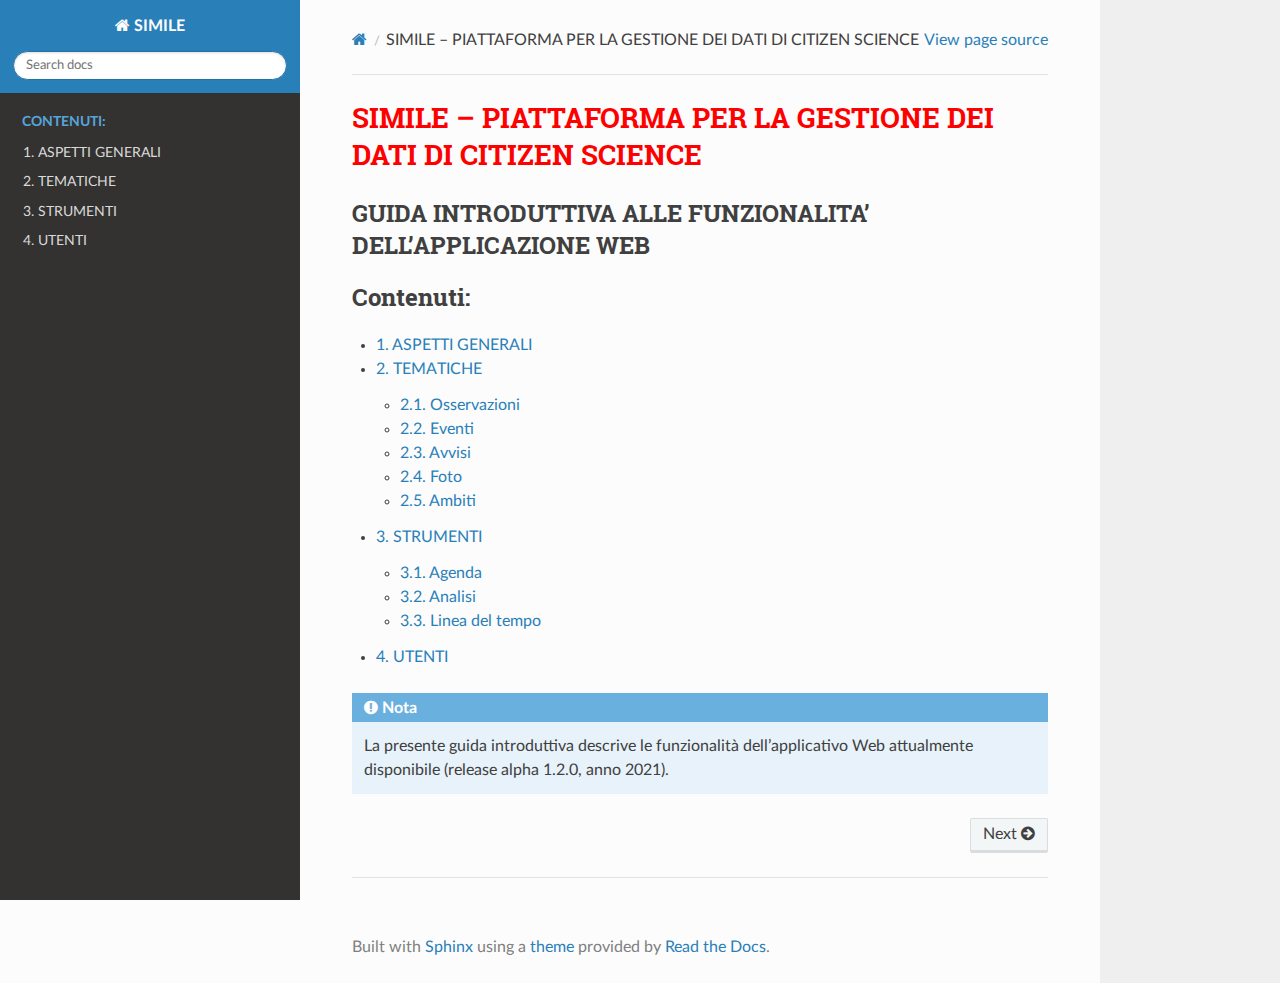
==== commit 5dfdb25c: "css in theme.css" ====
--- a/html/index.html
+++ b/html/index.html
@@ -6,7 +6,8 @@
   <meta name="viewport" content="width=device-width, initial-scale=1.0" />
   <title>SIMILE – PIATTAFORMA PER LA GESTIONE DEI DATI DI CITIZEN SCIENCE &mdash; SIMILE  documentation</title>
       <link rel="stylesheet" type="text/css" href="_static/pygments.css?v=fa44fd50" />
-      <link rel="stylesheet" type="text/css" href="_static/css/theme.css?v=19f00094" />
+      <link rel="stylesheet" type="text/css" href="_static/css/theme.css?v=b27929b9" />
+      <link rel="stylesheet" type="text/css" href="_static/custom.css" />
       <link rel="stylesheet" type="text/css" href="_static/css/custom.css?v=566da06c" />
 
   
--- a/html/_static/css/theme.css
+++ b/html/_static/css/theme.css
@@ -1,4 +1,7 @@
-html{box-sizing:border-box}*,:after,:before{box-sizing:inherit}article,aside,details,figcaption,figure,footer,header,hgroup,nav,section{display:block}audio,canvas,video{display:inline-block;*display:inline;*zoom:1}[hidden],audio:not([controls]){display:none}*{-webkit-box-sizing:border-box;-moz-box-sizing:border-box;box-sizing:border-box}html{font-size:100%;-webkit-text-size-adjust:100%;-ms-text-size-adjust:100%}body{margin:0}a:active,a:hover{outline:0}abbr[title]{border-bottom:1px dotted}b,strong{font-weight:700}blockquote{margin:0}dfn{font-style:italic}ins{background:#ff9;text-decoration:none}ins,mark{color:#000}mark{background:#ff0;font-style:italic;font-weight:700}.rst-content code,.rst-content tt,code,kbd,pre,samp{font-family:monospace,serif;_font-family:courier new,monospace;font-size:1em}pre{white-space:pre}q{quotes:none}q:after,q:before{content:"";content:none}small{font-size:85%}sub,sup{font-size:75%;line-height:0;position:relative;vertical-align:baseline}sup{top:-.5em}sub{bottom:-.25em}dl,ol,ul{margin:0;padding:0;list-style:none;list-style-image:none}li{list-style:none}dd{margin:0}img{border:0;-ms-interpolation-mode:bicubic;vertical-align:middle;max-width:100%}svg:not(:root){overflow:hidden}figure,form{margin:0}label{cursor:pointer}button,input,select,textarea{font-size:100%;margin:0;vertical-align:baseline;*vertical-align:middle}button,input{line-height:normal}button,input[type=button],input[type=reset],input[type=submit]{cursor:pointer;-webkit-appearance:button;*overflow:visible}button[disabled],input[disabled]{cursor:default}input[type=search]{-webkit-appearance:textfield;-moz-box-sizing:content-box;-webkit-box-sizing:content-box;box-sizing:content-box}textarea{resize:vertical}table{border-collapse:collapse;border-spacing:0}td{vertical-align:top}.chromeframe{margin:.2em 0;background:#ccc;color:#000;padding:.2em 0}.ir{display:block;border:0;text-indent:-999em;overflow:hidden;background-color:transparent;background-repeat:no-repeat;text-align:left;direction:ltr;*line-height:0}.ir br{display:none}.hidden{display:none!important;visibility:hidden}.visuallyhidden{border:0;clip:rect(0 0 0 0);height:1px;margin:-1px;overflow:hidden;padding:0;position:absolute;width:1px}.visuallyhidden.focusable:active,.visuallyhidden.focusable:focus{clip:auto;height:auto;margin:0;overflow:visible;position:static;width:auto}.invisible{visibility:hidden}.relative{position:relative}big,small{font-size:100%}@media print{body,html,section{background:none!important}*{box-shadow:none!important;text-shadow:none!important;filter:none!important;-ms-filter:none!important}a,a:visited{text-decoration:underline}.ir a:after,a[href^="#"]:after,a[href^="javascript:"]:after{content:""}blockquote,pre{page-break-inside:avoid}thead{display:table-header-group}img,tr{page-break-inside:avoid}img{max-width:100%!important}@page{margin:.5cm}.rst-content .toctree-wrapper>p.caption,h2,h3,p{orphans:3;widows:3}.rst-content .toctree-wrapper>p.caption,h2,h3{page-break-after:avoid}}.btn,.fa:before,.icon:before,.rst-content .admonition,.rst-content .admonition-title:before,.rst-content .admonition-todo,.rst-content .attention,.rst-content .caution,.rst-content .code-block-caption .headerlink:before,.rst-content .danger,.rst-content .error,.rst-content .hint,.rst-content .important,.rst-content .note,.rst-content .seealso,.rst-content .tip,.rst-content .warning,.rst-content code.download span:first-child:before,.rst-content dl dt .headerlink:before,.rst-content h1 .headerlink:before,.rst-content h2 .headerlink:before,.rst-content h3 .headerlink:before,.rst-content h4 .headerlink:before,.rst-content h5 .headerlink:before,.rst-content h6 .headerlink:before,.rst-content p.caption .headerlink:before,.rst-content table>caption .headerlink:before,.rst-content tt.download span:first-child:before,.wy-alert,.wy-dropdown .caret:before,.wy-inline-validate.wy-inline-validate-danger .wy-input-context:before,.wy-inline-validate.wy-inline-validate-info .wy-input-context:before,.wy-inline-validate.wy-inline-validate-success .wy-input-context:before,.wy-inline-validate.wy-inline-validate-warning .wy-input-context:before,.wy-menu-vertical li.current>a,.wy-menu-vertical li.current>a span.toctree-expand:before,.wy-menu-vertical li.on a,.wy-menu-vertical li.on a span.toctree-expand:before,.wy-menu-vertical li span.toctree-expand:before,.wy-nav-top a,.wy-side-nav-search .wy-dropdown>a,.wy-side-nav-search>a,input[type=color],input[type=date],input[type=datetime-local],input[type=datetime],input[type=email],input[type=month],input[type=number],input[type=password],input[type=search],input[type=tel],input[type=text],input[type=time],input[type=url],input[type=week],select,textarea{-webkit-font-smoothing:antialiased}.clearfix{*zoom:1}.clearfix:after,.clearfix:before{display:table;content:""}.clearfix:after{clear:both}/*!
+div[role=contentinfo] {
+	visibility: hidden;
+	position: relative;
+}html{box-sizing:border-box}*,:after,:before{box-sizing:inherit}article,aside,details,figcaption,figure,footer,header,hgroup,nav,section{display:block}audio,canvas,video{display:inline-block;*display:inline;*zoom:1}[hidden],audio:not([controls]){display:none}*{-webkit-box-sizing:border-box;-moz-box-sizing:border-box;box-sizing:border-box}html{font-size:100%;-webkit-text-size-adjust:100%;-ms-text-size-adjust:100%}body{margin:0}a:active,a:hover{outline:0}abbr[title]{border-bottom:1px dotted}b,strong{font-weight:700}blockquote{margin:0}dfn{font-style:italic}ins{background:#ff9;text-decoration:none}ins,mark{color:#000}mark{background:#ff0;font-style:italic;font-weight:700}.rst-content code,.rst-content tt,code,kbd,pre,samp{font-family:monospace,serif;_font-family:courier new,monospace;font-size:1em}pre{white-space:pre}q{quotes:none}q:after,q:before{content:"";content:none}small{font-size:85%}sub,sup{font-size:75%;line-height:0;position:relative;vertical-align:baseline}sup{top:-.5em}sub{bottom:-.25em}dl,ol,ul{margin:0;padding:0;list-style:none;list-style-image:none}li{list-style:none}dd{margin:0}img{border:0;-ms-interpolation-mode:bicubic;vertical-align:middle;max-width:100%}svg:not(:root){overflow:hidden}figure,form{margin:0}label{cursor:pointer}button,input,select,textarea{font-size:100%;margin:0;vertical-align:baseline;*vertical-align:middle}button,input{line-height:normal}button,input[type=button],input[type=reset],input[type=submit]{cursor:pointer;-webkit-appearance:button;*overflow:visible}button[disabled],input[disabled]{cursor:default}input[type=search]{-webkit-appearance:textfield;-moz-box-sizing:content-box;-webkit-box-sizing:content-box;box-sizing:content-box}textarea{resize:vertical}table{border-collapse:collapse;border-spacing:0}td{vertical-align:top}.chromeframe{margin:.2em 0;background:#ccc;color:#000;padding:.2em 0}.ir{display:block;border:0;text-indent:-999em;overflow:hidden;background-color:transparent;background-repeat:no-repeat;text-align:left;direction:ltr;*line-height:0}.ir br{display:none}.hidden{display:none!important;visibility:hidden}.visuallyhidden{border:0;clip:rect(0 0 0 0);height:1px;margin:-1px;overflow:hidden;padding:0;position:absolute;width:1px}.visuallyhidden.focusable:active,.visuallyhidden.focusable:focus{clip:auto;height:auto;margin:0;overflow:visible;position:static;width:auto}.invisible{visibility:hidden}.relative{position:relative}big,small{font-size:100%}@media print{body,html,section{background:none!important}*{box-shadow:none!important;text-shadow:none!important;filter:none!important;-ms-filter:none!important}a,a:visited{text-decoration:underline}.ir a:after,a[href^="#"]:after,a[href^="javascript:"]:after{content:""}blockquote,pre{page-break-inside:avoid}thead{display:table-header-group}img,tr{page-break-inside:avoid}img{max-width:100%!important}@page{margin:.5cm}.rst-content .toctree-wrapper>p.caption,h2,h3,p{orphans:3;widows:3}.rst-content .toctree-wrapper>p.caption,h2,h3{page-break-after:avoid}}.btn,.fa:before,.icon:before,.rst-content .admonition,.rst-content .admonition-title:before,.rst-content .admonition-todo,.rst-content .attention,.rst-content .caution,.rst-content .code-block-caption .headerlink:before,.rst-content .danger,.rst-content .eqno .headerlink:before,.rst-content .error,.rst-content .hint,.rst-content .important,.rst-content .note,.rst-content .seealso,.rst-content .tip,.rst-content .warning,.rst-content code.download span:first-child:before,.rst-content dl dt .headerlink:before,.rst-content h1 .headerlink:before,.rst-content h2 .headerlink:before,.rst-content h3 .headerlink:before,.rst-content h4 .headerlink:before,.rst-content h5 .headerlink:before,.rst-content h6 .headerlink:before,.rst-content p.caption .headerlink:before,.rst-content p .headerlink:before,.rst-content table>caption .headerlink:before,.rst-content tt.download span:first-child:before,.wy-alert,.wy-dropdown .caret:before,.wy-inline-validate.wy-inline-validate-danger .wy-input-context:before,.wy-inline-validate.wy-inline-validate-info .wy-input-context:before,.wy-inline-validate.wy-inline-validate-success .wy-input-context:before,.wy-inline-validate.wy-inline-validate-warning .wy-input-context:before,.wy-menu-vertical li.current>a button.toctree-expand:before,.wy-menu-vertical li.on a button.toctree-expand:before,.wy-menu-vertical li button.toctree-expand:before,input[type=color],input[type=date],input[type=datetime-local],input[type=datetime],input[type=email],input[type=month],input[type=number],input[type=password],input[type=search],input[type=tel],input[type=text],input[type=time],input[type=url],input[type=week],select,textarea{-webkit-font-smoothing:antialiased}.clearfix{*zoom:1}.clearfix:after,.clearfix:before{display:table;content:""}.clearfix:after{clear:both}/*!
  *  Font Awesome 4.7.0 by @davegandy - http://fontawesome.io - @fontawesome
  *  License - http://fontawesome.io/license (Font: SIL OFL 1.1, CSS: MIT License)
- */@font-face{font-family:FontAwesome;src:url(fonts/fontawesome-webfont.eot?674f50d287a8c48dc19ba404d20fe713);src:url(fonts/fontawesome-webfont.eot?674f50d287a8c48dc19ba404d20fe713?#iefix&v=4.7.0) format("embedded-opentype"),url(fonts/fontawesome-webfont.woff2?af7ae505a9eed503f8b8e6982036873e) format("woff2"),url(fonts/fontawesome-webfont.woff?fee66e712a8a08eef5805a46892932ad) format("woff"),url(fonts/fontawesome-webfont.ttf?b06871f281fee6b241d60582ae9369b9) format("truetype"),url(fonts/fontawesome-webfont.svg?912ec66d7572ff821749319396470bde#fontawesomeregular) format("svg");font-weight:400;font-style:normal}.fa,.icon,.rst-content .admonition-title,.rst-content .code-block-caption .headerlink,.rst-content code.download span:first-child,.rst-content dl dt .headerlink,.rst-content h1 .headerlink,.rst-content h2 .headerlink,.rst-content h3 .headerlink,.rst-content h4 .headerlink,.rst-content h5 .headerlink,.rst-content h6 .headerlink,.rst-content p.caption .headerlink,.rst-content table>caption .headerlink,.rst-content tt.download span:first-child,.wy-menu-vertical li.current>a span.toctree-expand,.wy-menu-vertical li.on a span.toctree-expand,.wy-menu-vertical li span.toctree-expand{display:inline-block;font:normal normal normal 14px/1 FontAwesome;font-size:inherit;text-rendering:auto;-webkit-font-smoothing:antialiased;-moz-osx-font-smoothing:grayscale}.fa-lg{font-size:1.33333em;line-height:.75em;vertical-align:-15%}.fa-2x{font-size:2em}.fa-3x{font-size:3em}.fa-4x{font-size:4em}.fa-5x{font-size:5em}.fa-fw{width:1.28571em;text-align:center}.fa-ul{padding-left:0;margin-left:2.14286em;list-style-type:none}.fa-ul>li{position:relative}.fa-li{position:absolute;left:-2.14286em;width:2.14286em;top:.14286em;text-align:center}.fa-li.fa-lg{left:-1.85714em}.fa-border{padding:.2em .25em .15em;border:.08em solid #eee;border-radius:.1em}.fa-pull-left{float:left}.fa-pull-right{float:right}.fa-pull-left.icon,.fa.fa-pull-left,.rst-content .code-block-caption .fa-pull-left.headerlink,.rst-content .fa-pull-left.admonition-title,.rst-content code.download span.fa-pull-left:first-child,.rst-content dl dt .fa-pull-left.headerlink,.rst-content h1 .fa-pull-left.headerlink,.rst-content h2 .fa-pull-left.headerlink,.rst-content h3 .fa-pull-left.headerlink,.rst-content h4 .fa-pull-left.headerlink,.rst-content h5 .fa-pull-left.headerlink,.rst-content h6 .fa-pull-left.headerlink,.rst-content p.caption .fa-pull-left.headerlink,.rst-content table>caption .fa-pull-left.headerlink,.rst-content tt.download span.fa-pull-left:first-child,.wy-menu-vertical li.current>a span.fa-pull-left.toctree-expand,.wy-menu-vertical li.on a span.fa-pull-left.toctree-expand,.wy-menu-vertical li span.fa-pull-left.toctree-expand{margin-right:.3em}.fa-pull-right.icon,.fa.fa-pull-right,.rst-content .code-block-caption .fa-pull-right.headerlink,.rst-content .fa-pull-right.admonition-title,.rst-content code.download span.fa-pull-right:first-child,.rst-content dl dt .fa-pull-right.headerlink,.rst-content h1 .fa-pull-right.headerlink,.rst-content h2 .fa-pull-right.headerlink,.rst-content h3 .fa-pull-right.headerlink,.rst-content h4 .fa-pull-right.headerlink,.rst-content h5 .fa-pull-right.headerlink,.rst-content h6 .fa-pull-right.headerlink,.rst-content p.caption .fa-pull-right.headerlink,.rst-content table>caption .fa-pull-right.headerlink,.rst-content tt.download span.fa-pull-right:first-child,.wy-menu-vertical li.current>a span.fa-pull-right.toctree-expand,.wy-menu-vertical li.on a span.fa-pull-right.toctree-expand,.wy-menu-vertical li span.fa-pull-right.toctree-expand{margin-left:.3em}.pull-right{float:right}.pull-left{float:left}.fa.pull-left,.pull-left.icon,.rst-content .code-block-caption .pull-left.headerlink,.rst-content .pull-left.admonition-title,.rst-content code.download span.pull-left:first-child,.rst-content dl dt .pull-left.headerlink,.rst-content h1 .pull-left.headerlink,.rst-content h2 .pull-left.headerlink,.rst-content h3 .pull-left.headerlink,.rst-content h4 .pull-left.headerlink,.rst-content h5 .pull-left.headerlink,.rst-content h6 .pull-left.headerlink,.rst-content p.caption .pull-left.headerlink,.rst-content table>caption .pull-left.headerlink,.rst-content tt.download span.pull-left:first-child,.wy-menu-vertical li.current>a span.pull-left.toctree-expand,.wy-menu-vertical li.on a span.pull-left.toctree-expand,.wy-menu-vertical li span.pull-left.toctree-expand{margin-right:.3em}.fa.pull-right,.pull-right.icon,.rst-content .code-block-caption .pull-right.headerlink,.rst-content .pull-right.admonition-title,.rst-content code.download span.pull-right:first-child,.rst-content dl dt .pull-right.headerlink,.rst-content h1 .pull-right.headerlink,.rst-content h2 .pull-right.headerlink,.rst-content h3 .pull-right.headerlink,.rst-content h4 .pull-right.headerlink,.rst-content h5 .pull-right.headerlink,.rst-content h6 .pull-right.headerlink,.rst-content p.caption .pull-right.headerlink,.rst-content table>caption .pull-right.headerlink,.rst-content tt.download span.pull-right:first-child,.wy-menu-vertical li.current>a span.pull-right.toctree-expand,.wy-menu-vertical li.on a span.pull-right.toctree-expand,.wy-menu-vertical li span.pull-right.toctree-expand{margin-left:.3em}.fa-spin{-webkit-animation:fa-spin 2s linear infinite;animation:fa-spin 2s linear infinite}.fa-pulse{-webkit-animation:fa-spin 1s steps(8) infinite;animation:fa-spin 1s steps(8) infinite}@-webkit-keyframes fa-spin{0%{-webkit-transform:rotate(0deg);transform:rotate(0deg)}to{-webkit-transform:rotate(359deg);transform:rotate(359deg)}}@keyframes fa-spin{0%{-webkit-transform:rotate(0deg);transform:rotate(0deg)}to{-webkit-transform:rotate(359deg);transform:rotate(359deg)}}.fa-rotate-90{-ms-filter:"progid:DXImageTransform.Microsoft.BasicImage(rotation=1)";-webkit-transform:rotate(90deg);-ms-transform:rotate(90deg);transform:rotate(90deg)}.fa-rotate-180{-ms-filter:"progid:DXImageTransform.Microsoft.BasicImage(rotation=2)";-webkit-transform:rotate(180deg);-ms-transform:rotate(180deg);transform:rotate(180deg)}.fa-rotate-270{-ms-filter:"progid:DXImageTransform.Microsoft.BasicImage(rotation=3)";-webkit-transform:rotate(270deg);-ms-transform:rotate(270deg);transform:rotate(270deg)}.fa-flip-horizontal{-ms-filter:"progid:DXImageTransform.Microsoft.BasicImage(rotation=0, mirror=1)";-webkit-transform:scaleX(-1);-ms-transform:scaleX(-1);transform:scaleX(-1)}.fa-flip-vertical{-ms-filter:"progid:DXImageTransform.Microsoft.BasicImage(rotation=2, mirror=1)";-webkit-transform:scaleY(-1);-ms-transform:scaleY(-1);transform:scaleY(-1)}:root .fa-flip-horizontal,:root .fa-flip-vertical,:root .fa-rotate-90,:root .fa-rotate-180,:root .fa-rotate-270{filter:none}.fa-stack{position:relative;display:inline-block;width:2em;height:2em;line-height:2em;vertical-align:middle}.fa-stack-1x,.fa-stack-2x{position:absolute;left:0;width:100%;text-align:center}.fa-stack-1x{line-height:inherit}.fa-stack-2x{font-size:2em}.fa-inverse{color:#fff}.fa-glass:before{content:""}.fa-music:before{content:""}.fa-search:before,.icon-search:before{content:""}.fa-envelope-o:before{content:""}.fa-heart:before{content:""}.fa-star:before{content:""}.fa-star-o:before{content:""}.fa-user:before{content:""}.fa-film:before{content:""}.fa-th-large:before{content:""}.fa-th:before{content:""}.fa-th-list:before{content:""}.fa-check:before{content:""}.fa-close:before,.fa-remove:before,.fa-times:before{content:""}.fa-search-plus:before{content:""}.fa-search-minus:before{content:""}.fa-power-off:before{content:""}.fa-signal:before{content:""}.fa-cog:before,.fa-gear:before{content:""}.fa-trash-o:before{content:""}.fa-home:before,.icon-home:before{content:""}.fa-file-o:before{content:""}.fa-clock-o:before{content:""}.fa-road:before{content:""}.fa-download:before,.rst-content code.download span:first-child:before,.rst-content tt.download span:first-child:before{content:""}.fa-arrow-circle-o-down:before{content:""}.fa-arrow-circle-o-up:before{content:""}.fa-inbox:before{content:""}.fa-play-circle-o:before{content:""}.fa-repeat:before,.fa-rotate-right:before{content:""}.fa-refresh:before{content:""}.fa-list-alt:before{content:""}.fa-lock:before{content:""}.fa-flag:before{content:""}.fa-headphones:before{content:""}.fa-volume-off:before{content:""}.fa-volume-down:before{content:""}.fa-volume-up:before{content:""}.fa-qrcode:before{content:""}.fa-barcode:before{content:""}.fa-tag:before{content:""}.fa-tags:before{content:""}.fa-book:before,.icon-book:before{content:""}.fa-bookmark:before{content:""}.fa-print:before{content:""}.fa-camera:before{content:""}.fa-font:before{content:""}.fa-bold:before{content:""}.fa-italic:before{content:""}.fa-text-height:before{content:""}.fa-text-width:before{content:""}.fa-align-left:before{content:""}.fa-align-center:before{content:""}.fa-align-right:before{content:""}.fa-align-justify:before{content:""}.fa-list:before{content:""}.fa-dedent:before,.fa-outdent:before{content:""}.fa-indent:before{content:""}.fa-video-camera:before{content:""}.fa-image:before,.fa-photo:before,.fa-picture-o:before{content:""}.fa-pencil:before{content:""}.fa-map-marker:before{content:""}.fa-adjust:before{content:""}.fa-tint:before{content:""}.fa-edit:before,.fa-pencil-square-o:before{content:""}.fa-share-square-o:before{content:""}.fa-check-square-o:before{content:""}.fa-arrows:before{content:""}.fa-step-backward:before{content:""}.fa-fast-backward:before{content:""}.fa-backward:before{content:""}.fa-play:before{content:""}.fa-pause:before{content:""}.fa-stop:before{content:""}.fa-forward:before{content:""}.fa-fast-forward:before{content:""}.fa-step-forward:before{content:""}.fa-eject:before{content:""}.fa-chevron-left:before{content:""}.fa-chevron-right:before{content:""}.fa-plus-circle:before{content:""}.fa-minus-circle:before{content:""}.fa-times-circle:before,.wy-inline-validate.wy-inline-validate-danger .wy-input-context:before{content:""}.fa-check-circle:before,.wy-inline-validate.wy-inline-validate-success .wy-input-context:before{content:""}.fa-question-circle:before{content:""}.fa-info-circle:before{content:""}.fa-crosshairs:before{content:""}.fa-times-circle-o:before{content:""}.fa-check-circle-o:before{content:""}.fa-ban:before{content:""}.fa-arrow-left:before{content:""}.fa-arrow-right:before{content:""}.fa-arrow-up:before{content:""}.fa-arrow-down:before{content:""}.fa-mail-forward:before,.fa-share:before{content:""}.fa-expand:before{content:""}.fa-compress:before{content:""}.fa-plus:before{content:""}.fa-minus:before{content:""}.fa-asterisk:before{content:""}.fa-exclamation-circle:before,.rst-content .admonition-title:before,.wy-inline-validate.wy-inline-validate-info .wy-input-context:before,.wy-inline-validate.wy-inline-validate-warning .wy-input-context:before{content:""}.fa-gift:before{content:""}.fa-leaf:before{content:""}.fa-fire:before,.icon-fire:before{content:""}.fa-eye:before{content:""}.fa-eye-slash:before{content:""}.fa-exclamation-triangle:before,.fa-warning:before{content:""}.fa-plane:before{content:""}.fa-calendar:before{content:""}.fa-random:before{content:""}.fa-comment:before{content:""}.fa-magnet:before{content:""}.fa-chevron-up:before{content:""}.fa-chevron-down:before{content:""}.fa-retweet:before{content:""}.fa-shopping-cart:before{content:""}.fa-folder:before{content:""}.fa-folder-open:before{content:""}.fa-arrows-v:before{content:""}.fa-arrows-h:before{content:""}.fa-bar-chart-o:before,.fa-bar-chart:before{content:""}.fa-twitter-square:before{content:""}.fa-facebook-square:before{content:""}.fa-camera-retro:before{content:""}.fa-key:before{content:""}.fa-cogs:before,.fa-gears:before{content:""}.fa-comments:before{content:""}.fa-thumbs-o-up:before{content:""}.fa-thumbs-o-down:before{content:""}.fa-star-half:before{content:""}.fa-heart-o:before{content:""}.fa-sign-out:before{content:""}.fa-linkedin-square:before{content:""}.fa-thumb-tack:before{content:""}.fa-external-link:before{content:""}.fa-sign-in:before{content:""}.fa-trophy:before{content:""}.fa-github-square:before{content:""}.fa-upload:before{content:""}.fa-lemon-o:before{content:""}.fa-phone:before{content:""}.fa-square-o:before{content:""}.fa-bookmark-o:before{content:""}.fa-phone-square:before{content:""}.fa-twitter:before{content:""}.fa-facebook-f:before,.fa-facebook:before{content:""}.fa-github:before,.icon-github:before{content:""}.fa-unlock:before{content:""}.fa-credit-card:before{content:""}.fa-feed:before,.fa-rss:before{content:""}.fa-hdd-o:before{content:""}.fa-bullhorn:before{content:""}.fa-bell:before{content:""}.fa-certificate:before{content:""}.fa-hand-o-right:before{content:""}.fa-hand-o-left:before{content:""}.fa-hand-o-up:before{content:""}.fa-hand-o-down:before{content:""}.fa-arrow-circle-left:before,.icon-circle-arrow-left:before{content:""}.fa-arrow-circle-right:before,.icon-circle-arrow-right:before{content:""}.fa-arrow-circle-up:before{content:""}.fa-arrow-circle-down:before{content:""}.fa-globe:before{content:""}.fa-wrench:before{content:""}.fa-tasks:before{content:""}.fa-filter:before{content:""}.fa-briefcase:before{content:""}.fa-arrows-alt:before{content:""}.fa-group:before,.fa-users:before{content:""}.fa-chain:before,.fa-link:before,.icon-link:before{content:""}.fa-cloud:before{content:""}.fa-flask:before{content:""}.fa-cut:before,.fa-scissors:before{content:""}.fa-copy:before,.fa-files-o:before{content:""}.fa-paperclip:before{content:""}.fa-floppy-o:before,.fa-save:before{content:""}.fa-square:before{content:""}.fa-bars:before,.fa-navicon:before,.fa-reorder:before{content:""}.fa-list-ul:before{content:""}.fa-list-ol:before{content:""}.fa-strikethrough:before{content:""}.fa-underline:before{content:""}.fa-table:before{content:""}.fa-magic:before{content:""}.fa-truck:before{content:""}.fa-pinterest:before{content:""}.fa-pinterest-square:before{content:""}.fa-google-plus-square:before{content:""}.fa-google-plus:before{content:""}.fa-money:before{content:""}.fa-caret-down:before,.icon-caret-down:before,.wy-dropdown .caret:before{content:""}.fa-caret-up:before{content:""}.fa-caret-left:before{content:""}.fa-caret-right:before{content:""}.fa-columns:before{content:""}.fa-sort:before,.fa-unsorted:before{content:""}.fa-sort-desc:before,.fa-sort-down:before{content:""}.fa-sort-asc:before,.fa-sort-up:before{content:""}.fa-envelope:before{content:""}.fa-linkedin:before{content:""}.fa-rotate-left:before,.fa-undo:before{content:""}.fa-gavel:before,.fa-legal:before{content:""}.fa-dashboard:before,.fa-tachometer:before{content:""}.fa-comment-o:before{content:""}.fa-comments-o:before{content:""}.fa-bolt:before,.fa-flash:before{content:""}.fa-sitemap:before{content:""}.fa-umbrella:before{content:""}.fa-clipboard:before,.fa-paste:before{content:""}.fa-lightbulb-o:before{content:""}.fa-exchange:before{content:""}.fa-cloud-download:before{content:""}.fa-cloud-upload:before{content:""}.fa-user-md:before{content:""}.fa-stethoscope:before{content:""}.fa-suitcase:before{content:""}.fa-bell-o:before{content:""}.fa-coffee:before{content:""}.fa-cutlery:before{content:""}.fa-file-text-o:before{content:""}.fa-building-o:before{content:""}.fa-hospital-o:before{content:""}.fa-ambulance:before{content:""}.fa-medkit:before{content:""}.fa-fighter-jet:before{content:""}.fa-beer:before{content:""}.fa-h-square:before{content:""}.fa-plus-square:before{content:""}.fa-angle-double-left:before{content:""}.fa-angle-double-right:before{content:""}.fa-angle-double-up:before{content:""}.fa-angle-double-down:before{content:""}.fa-angle-left:before{content:""}.fa-angle-right:before{content:""}.fa-angle-up:before{content:""}.fa-angle-down:before{content:""}.fa-desktop:before{content:""}.fa-laptop:before{content:""}.fa-tablet:before{content:""}.fa-mobile-phone:before,.fa-mobile:before{content:""}.fa-circle-o:before{content:""}.fa-quote-left:before{content:""}.fa-quote-right:before{content:""}.fa-spinner:before{content:""}.fa-circle:before{content:""}.fa-mail-reply:before,.fa-reply:before{content:""}.fa-github-alt:before{content:""}.fa-folder-o:before{content:""}.fa-folder-open-o:before{content:""}.fa-smile-o:before{content:""}.fa-frown-o:before{content:""}.fa-meh-o:before{content:""}.fa-gamepad:before{content:""}.fa-keyboard-o:before{content:""}.fa-flag-o:before{content:""}.fa-flag-checkered:before{content:""}.fa-terminal:before{content:""}.fa-code:before{content:""}.fa-mail-reply-all:before,.fa-reply-all:before{content:""}.fa-star-half-empty:before,.fa-star-half-full:before,.fa-star-half-o:before{content:""}.fa-location-arrow:before{content:""}.fa-crop:before{content:""}.fa-code-fork:before{content:""}.fa-chain-broken:before,.fa-unlink:before{content:""}.fa-question:before{content:""}.fa-info:before{content:""}.fa-exclamation:before{content:""}.fa-superscript:before{content:""}.fa-subscript:before{content:""}.fa-eraser:before{content:""}.fa-puzzle-piece:before{content:""}.fa-microphone:before{content:""}.fa-microphone-slash:before{content:""}.fa-shield:before{content:""}.fa-calendar-o:before{content:""}.fa-fire-extinguisher:before{content:""}.fa-rocket:before{content:""}.fa-maxcdn:before{content:""}.fa-chevron-circle-left:before{content:""}.fa-chevron-circle-right:before{content:""}.fa-chevron-circle-up:before{content:""}.fa-chevron-circle-down:before{content:""}.fa-html5:before{content:""}.fa-css3:before{content:""}.fa-anchor:before{content:""}.fa-unlock-alt:before{content:""}.fa-bullseye:before{content:""}.fa-ellipsis-h:before{content:""}.fa-ellipsis-v:before{content:""}.fa-rss-square:before{content:""}.fa-play-circle:before{content:""}.fa-ticket:before{content:""}.fa-minus-square:before{content:""}.fa-minus-square-o:before,.wy-menu-vertical li.current>a span.toctree-expand:before,.wy-menu-vertical li.on a span.toctree-expand:before{content:""}.fa-level-up:before{content:""}.fa-level-down:before{content:""}.fa-check-square:before{content:""}.fa-pencil-square:before{content:""}.fa-external-link-square:before{content:""}.fa-share-square:before{content:""}.fa-compass:before{content:""}.fa-caret-square-o-down:before,.fa-toggle-down:before{content:""}.fa-caret-square-o-up:before,.fa-toggle-up:before{content:""}.fa-caret-square-o-right:before,.fa-toggle-right:before{content:""}.fa-eur:before,.fa-euro:before{content:""}.fa-gbp:before{content:""}.fa-dollar:before,.fa-usd:before{content:""}.fa-inr:before,.fa-rupee:before{content:""}.fa-cny:before,.fa-jpy:before,.fa-rmb:before,.fa-yen:before{content:""}.fa-rouble:before,.fa-rub:before,.fa-ruble:before{content:""}.fa-krw:before,.fa-won:before{content:""}.fa-bitcoin:before,.fa-btc:before{content:""}.fa-file:before{content:""}.fa-file-text:before{content:""}.fa-sort-alpha-asc:before{content:""}.fa-sort-alpha-desc:before{content:""}.fa-sort-amount-asc:before{content:""}.fa-sort-amount-desc:before{content:""}.fa-sort-numeric-asc:before{content:""}.fa-sort-numeric-desc:before{content:""}.fa-thumbs-up:before{content:""}.fa-thumbs-down:before{content:""}.fa-youtube-square:before{content:""}.fa-youtube:before{content:""}.fa-xing:before{content:""}.fa-xing-square:before{content:""}.fa-youtube-play:before{content:""}.fa-dropbox:before{content:""}.fa-stack-overflow:before{content:""}.fa-instagram:before{content:""}.fa-flickr:before{content:""}.fa-adn:before{content:""}.fa-bitbucket:before,.icon-bitbucket:before{content:""}.fa-bitbucket-square:before{content:""}.fa-tumblr:before{content:""}.fa-tumblr-square:before{content:""}.fa-long-arrow-down:before{content:""}.fa-long-arrow-up:before{content:""}.fa-long-arrow-left:before{content:""}.fa-long-arrow-right:before{content:""}.fa-apple:before{content:""}.fa-windows:before{content:""}.fa-android:before{content:""}.fa-linux:before{content:""}.fa-dribbble:before{content:""}.fa-skype:before{content:""}.fa-foursquare:before{content:""}.fa-trello:before{content:""}.fa-female:before{content:""}.fa-male:before{content:""}.fa-gittip:before,.fa-gratipay:before{content:""}.fa-sun-o:before{content:""}.fa-moon-o:before{content:""}.fa-archive:before{content:""}.fa-bug:before{content:""}.fa-vk:before{content:""}.fa-weibo:before{content:""}.fa-renren:before{content:""}.fa-pagelines:before{content:""}.fa-stack-exchange:before{content:""}.fa-arrow-circle-o-right:before{content:""}.fa-arrow-circle-o-left:before{content:""}.fa-caret-square-o-left:before,.fa-toggle-left:before{content:""}.fa-dot-circle-o:before{content:""}.fa-wheelchair:before{content:""}.fa-vimeo-square:before{content:""}.fa-try:before,.fa-turkish-lira:before{content:""}.fa-plus-square-o:before,.wy-menu-vertical li span.toctree-expand:before{content:""}.fa-space-shuttle:before{content:""}.fa-slack:before{content:""}.fa-envelope-square:before{content:""}.fa-wordpress:before{content:""}.fa-openid:before{content:""}.fa-bank:before,.fa-institution:before,.fa-university:before{content:""}.fa-graduation-cap:before,.fa-mortar-board:before{content:""}.fa-yahoo:before{content:""}.fa-google:before{content:""}.fa-reddit:before{content:""}.fa-reddit-square:before{content:""}.fa-stumbleupon-circle:before{content:""}.fa-stumbleupon:before{content:""}.fa-delicious:before{content:""}.fa-digg:before{content:""}.fa-pied-piper-pp:before{content:""}.fa-pied-piper-alt:before{content:""}.fa-drupal:before{content:""}.fa-joomla:before{content:""}.fa-language:before{content:""}.fa-fax:before{content:""}.fa-building:before{content:""}.fa-child:before{content:""}.fa-paw:before{content:""}.fa-spoon:before{content:""}.fa-cube:before{content:""}.fa-cubes:before{content:""}.fa-behance:before{content:""}.fa-behance-square:before{content:""}.fa-steam:before{content:""}.fa-steam-square:before{content:""}.fa-recycle:before{content:""}.fa-automobile:before,.fa-car:before{content:""}.fa-cab:before,.fa-taxi:before{content:""}.fa-tree:before{content:""}.fa-spotify:before{content:""}.fa-deviantart:before{content:""}.fa-soundcloud:before{content:""}.fa-database:before{content:""}.fa-file-pdf-o:before{content:""}.fa-file-word-o:before{content:""}.fa-file-excel-o:before{content:""}.fa-file-powerpoint-o:before{content:""}.fa-file-image-o:before,.fa-file-photo-o:before,.fa-file-picture-o:before{content:""}.fa-file-archive-o:before,.fa-file-zip-o:before{content:""}.fa-file-audio-o:before,.fa-file-sound-o:before{content:""}.fa-file-movie-o:before,.fa-file-video-o:before{content:""}.fa-file-code-o:before{content:""}.fa-vine:before{content:""}.fa-codepen:before{content:""}.fa-jsfiddle:before{content:""}.fa-life-bouy:before,.fa-life-buoy:before,.fa-life-ring:before,.fa-life-saver:before,.fa-support:before{content:""}.fa-circle-o-notch:before{content:""}.fa-ra:before,.fa-rebel:before,.fa-resistance:before{content:""}.fa-empire:before,.fa-ge:before{content:""}.fa-git-square:before{content:""}.fa-git:before{content:""}.fa-hacker-news:before,.fa-y-combinator-square:before,.fa-yc-square:before{content:""}.fa-tencent-weibo:before{content:""}.fa-qq:before{content:""}.fa-wechat:before,.fa-weixin:before{content:""}.fa-paper-plane:before,.fa-send:before{content:""}.fa-paper-plane-o:before,.fa-send-o:before{content:""}.fa-history:before{content:""}.fa-circle-thin:before{content:""}.fa-header:before{content:""}.fa-paragraph:before{content:""}.fa-sliders:before{content:""}.fa-share-alt:before{content:""}.fa-share-alt-square:before{content:""}.fa-bomb:before{content:""}.fa-futbol-o:before,.fa-soccer-ball-o:before{content:""}.fa-tty:before{content:""}.fa-binoculars:before{content:""}.fa-plug:before{content:""}.fa-slideshare:before{content:""}.fa-twitch:before{content:""}.fa-yelp:before{content:""}.fa-newspaper-o:before{content:""}.fa-wifi:before{content:""}.fa-calculator:before{content:""}.fa-paypal:before{content:""}.fa-google-wallet:before{content:""}.fa-cc-visa:before{content:""}.fa-cc-mastercard:before{content:""}.fa-cc-discover:before{content:""}.fa-cc-amex:before{content:""}.fa-cc-paypal:before{content:""}.fa-cc-stripe:before{content:""}.fa-bell-slash:before{content:""}.fa-bell-slash-o:before{content:""}.fa-trash:before{content:""}.fa-copyright:before{content:""}.fa-at:before{content:""}.fa-eyedropper:before{content:""}.fa-paint-brush:before{content:""}.fa-birthday-cake:before{content:""}.fa-area-chart:before{content:""}.fa-pie-chart:before{content:""}.fa-line-chart:before{content:""}.fa-lastfm:before{content:""}.fa-lastfm-square:before{content:""}.fa-toggle-off:before{content:""}.fa-toggle-on:before{content:""}.fa-bicycle:before{content:""}.fa-bus:before{content:""}.fa-ioxhost:before{content:""}.fa-angellist:before{content:""}.fa-cc:before{content:""}.fa-ils:before,.fa-shekel:before,.fa-sheqel:before{content:""}.fa-meanpath:before{content:""}.fa-buysellads:before{content:""}.fa-connectdevelop:before{content:""}.fa-dashcube:before{content:""}.fa-forumbee:before{content:""}.fa-leanpub:before{content:""}.fa-sellsy:before{content:""}.fa-shirtsinbulk:before{content:""}.fa-simplybuilt:before{content:""}.fa-skyatlas:before{content:""}.fa-cart-plus:before{content:""}.fa-cart-arrow-down:before{content:""}.fa-diamond:before{content:""}.fa-ship:before{content:""}.fa-user-secret:before{content:""}.fa-motorcycle:before{content:""}.fa-street-view:before{content:""}.fa-heartbeat:before{content:""}.fa-venus:before{content:""}.fa-mars:before{content:""}.fa-mercury:before{content:""}.fa-intersex:before,.fa-transgender:before{content:""}.fa-transgender-alt:before{content:""}.fa-venus-double:before{content:""}.fa-mars-double:before{content:""}.fa-venus-mars:before{content:""}.fa-mars-stroke:before{content:""}.fa-mars-stroke-v:before{content:""}.fa-mars-stroke-h:before{content:""}.fa-neuter:before{content:""}.fa-genderless:before{content:""}.fa-facebook-official:before{content:""}.fa-pinterest-p:before{content:""}.fa-whatsapp:before{content:""}.fa-server:before{content:""}.fa-user-plus:before{content:""}.fa-user-times:before{content:""}.fa-bed:before,.fa-hotel:before{content:""}.fa-viacoin:before{content:""}.fa-train:before{content:""}.fa-subway:before{content:""}.fa-medium:before{content:""}.fa-y-combinator:before,.fa-yc:before{content:""}.fa-optin-monster:before{content:""}.fa-opencart:before{content:""}.fa-expeditedssl:before{content:""}.fa-battery-4:before,.fa-battery-full:before,.fa-battery:before{content:""}.fa-battery-3:before,.fa-battery-three-quarters:before{content:""}.fa-battery-2:before,.fa-battery-half:before{content:""}.fa-battery-1:before,.fa-battery-quarter:before{content:""}.fa-battery-0:before,.fa-battery-empty:before{content:""}.fa-mouse-pointer:before{content:""}.fa-i-cursor:before{content:""}.fa-object-group:before{content:""}.fa-object-ungroup:before{content:""}.fa-sticky-note:before{content:""}.fa-sticky-note-o:before{content:""}.fa-cc-jcb:before{content:""}.fa-cc-diners-club:before{content:""}.fa-clone:before{content:""}.fa-balance-scale:before{content:""}.fa-hourglass-o:before{content:""}.fa-hourglass-1:before,.fa-hourglass-start:before{content:""}.fa-hourglass-2:before,.fa-hourglass-half:before{content:""}.fa-hourglass-3:before,.fa-hourglass-end:before{content:""}.fa-hourglass:before{content:""}.fa-hand-grab-o:before,.fa-hand-rock-o:before{content:""}.fa-hand-paper-o:before,.fa-hand-stop-o:before{content:""}.fa-hand-scissors-o:before{content:""}.fa-hand-lizard-o:before{content:""}.fa-hand-spock-o:before{content:""}.fa-hand-pointer-o:before{content:""}.fa-hand-peace-o:before{content:""}.fa-trademark:before{content:""}.fa-registered:before{content:""}.fa-creative-commons:before{content:""}.fa-gg:before{content:""}.fa-gg-circle:before{content:""}.fa-tripadvisor:before{content:""}.fa-odnoklassniki:before{content:""}.fa-odnoklassniki-square:before{content:""}.fa-get-pocket:before{content:""}.fa-wikipedia-w:before{content:""}.fa-safari:before{content:""}.fa-chrome:before{content:""}.fa-firefox:before{content:""}.fa-opera:before{content:""}.fa-internet-explorer:before{content:""}.fa-television:before,.fa-tv:before{content:""}.fa-contao:before{content:""}.fa-500px:before{content:""}.fa-amazon:before{content:""}.fa-calendar-plus-o:before{content:""}.fa-calendar-minus-o:before{content:""}.fa-calendar-times-o:before{content:""}.fa-calendar-check-o:before{content:""}.fa-industry:before{content:""}.fa-map-pin:before{content:""}.fa-map-signs:before{content:""}.fa-map-o:before{content:""}.fa-map:before{content:""}.fa-commenting:before{content:""}.fa-commenting-o:before{content:""}.fa-houzz:before{content:""}.fa-vimeo:before{content:""}.fa-black-tie:before{content:""}.fa-fonticons:before{content:""}.fa-reddit-alien:before{content:""}.fa-edge:before{content:""}.fa-credit-card-alt:before{content:""}.fa-codiepie:before{content:""}.fa-modx:before{content:""}.fa-fort-awesome:before{content:""}.fa-usb:before{content:""}.fa-product-hunt:before{content:""}.fa-mixcloud:before{content:""}.fa-scribd:before{content:""}.fa-pause-circle:before{content:""}.fa-pause-circle-o:before{content:""}.fa-stop-circle:before{content:""}.fa-stop-circle-o:before{content:""}.fa-shopping-bag:before{content:""}.fa-shopping-basket:before{content:""}.fa-hashtag:before{content:""}.fa-bluetooth:before{content:""}.fa-bluetooth-b:before{content:""}.fa-percent:before{content:""}.fa-gitlab:before,.icon-gitlab:before{content:""}.fa-wpbeginner:before{content:""}.fa-wpforms:before{content:""}.fa-envira:before{content:""}.fa-universal-access:before{content:""}.fa-wheelchair-alt:before{content:""}.fa-question-circle-o:before{content:""}.fa-blind:before{content:""}.fa-audio-description:before{content:""}.fa-volume-control-phone:before{content:""}.fa-braille:before{content:""}.fa-assistive-listening-systems:before{content:""}.fa-american-sign-language-interpreting:before,.fa-asl-interpreting:before{content:""}.fa-deaf:before,.fa-deafness:before,.fa-hard-of-hearing:before{content:""}.fa-glide:before{content:""}.fa-glide-g:before{content:""}.fa-sign-language:before,.fa-signing:before{content:""}.fa-low-vision:before{content:""}.fa-viadeo:before{content:""}.fa-viadeo-square:before{content:""}.fa-snapchat:before{content:""}.fa-snapchat-ghost:before{content:""}.fa-snapchat-square:before{content:""}.fa-pied-piper:before{content:""}.fa-first-order:before{content:""}.fa-yoast:before{content:""}.fa-themeisle:before{content:""}.fa-google-plus-circle:before,.fa-google-plus-official:before{content:""}.fa-fa:before,.fa-font-awesome:before{content:""}.fa-handshake-o:before{content:""}.fa-envelope-open:before{content:""}.fa-envelope-open-o:before{content:""}.fa-linode:before{content:""}.fa-address-book:before{content:""}.fa-address-book-o:before{content:""}.fa-address-card:before,.fa-vcard:before{content:""}.fa-address-card-o:before,.fa-vcard-o:before{content:""}.fa-user-circle:before{content:""}.fa-user-circle-o:before{content:""}.fa-user-o:before{content:""}.fa-id-badge:before{content:""}.fa-drivers-license:before,.fa-id-card:before{content:""}.fa-drivers-license-o:before,.fa-id-card-o:before{content:""}.fa-quora:before{content:""}.fa-free-code-camp:before{content:""}.fa-telegram:before{content:""}.fa-thermometer-4:before,.fa-thermometer-full:before,.fa-thermometer:before{content:""}.fa-thermometer-3:before,.fa-thermometer-three-quarters:before{content:""}.fa-thermometer-2:before,.fa-thermometer-half:before{content:""}.fa-thermometer-1:before,.fa-thermometer-quarter:before{content:""}.fa-thermometer-0:before,.fa-thermometer-empty:before{content:""}.fa-shower:before{content:""}.fa-bath:before,.fa-bathtub:before,.fa-s15:before{content:""}.fa-podcast:before{content:""}.fa-window-maximize:before{content:""}.fa-window-minimize:before{content:""}.fa-window-restore:before{content:""}.fa-times-rectangle:before,.fa-window-close:before{content:""}.fa-times-rectangle-o:before,.fa-window-close-o:before{content:""}.fa-bandcamp:before{content:""}.fa-grav:before{content:""}.fa-etsy:before{content:""}.fa-imdb:before{content:""}.fa-ravelry:before{content:""}.fa-eercast:before{content:""}.fa-microchip:before{content:""}.fa-snowflake-o:before{content:""}.fa-superpowers:before{content:""}.fa-wpexplorer:before{content:""}.fa-meetup:before{content:""}.sr-only{position:absolute;width:1px;height:1px;padding:0;margin:-1px;overflow:hidden;clip:rect(0,0,0,0);border:0}.sr-only-focusable:active,.sr-only-focusable:focus{position:static;width:auto;height:auto;margin:0;overflow:visible;clip:auto}.fa,.icon,.rst-content .admonition-title,.rst-content .code-block-caption .headerlink,.rst-content code.download span:first-child,.rst-content dl dt .headerlink,.rst-content h1 .headerlink,.rst-content h2 .headerlink,.rst-content h3 .headerlink,.rst-content h4 .headerlink,.rst-content h5 .headerlink,.rst-content h6 .headerlink,.rst-content p.caption .headerlink,.rst-content table>caption .headerlink,.rst-content tt.download span:first-child,.wy-dropdown .caret,.wy-inline-validate.wy-inline-validate-danger .wy-input-context,.wy-inline-validate.wy-inline-validate-info .wy-input-context,.wy-inline-validate.wy-inline-validate-success .wy-input-context,.wy-inline-validate.wy-inline-validate-warning .wy-input-context,.wy-menu-vertical li.current>a span.toctree-expand,.wy-menu-vertical li.on a span.toctree-expand,.wy-menu-vertical li span.toctree-expand{font-family:inherit}.fa:before,.icon:before,.rst-content .admonition-title:before,.rst-content .code-block-caption .headerlink:before,.rst-content code.download span:first-child:before,.rst-content dl dt .headerlink:before,.rst-content h1 .headerlink:before,.rst-content h2 .headerlink:before,.rst-content h3 .headerlink:before,.rst-content h4 .headerlink:before,.rst-content h5 .headerlink:before,.rst-content h6 .headerlink:before,.rst-content p.caption .headerlink:before,.rst-content table>caption .headerlink:before,.rst-content tt.download span:first-child:before,.wy-dropdown .caret:before,.wy-inline-validate.wy-inline-validate-danger .wy-input-context:before,.wy-inline-validate.wy-inline-validate-info .wy-input-context:before,.wy-inline-validate.wy-inline-validate-success .wy-input-context:before,.wy-inline-validate.wy-inline-validate-warning .wy-input-context:before,.wy-menu-vertical li.current>a span.toctree-expand:before,.wy-menu-vertical li.on a span.toctree-expand:before,.wy-menu-vertical li span.toctree-expand:before{font-family:FontAwesome;display:inline-block;font-style:normal;font-weight:400;line-height:1;text-decoration:inherit}.rst-content .code-block-caption a .headerlink,.rst-content a .admonition-title,.rst-content code.download a span:first-child,.rst-content dl dt a .headerlink,.rst-content h1 a .headerlink,.rst-content h2 a .headerlink,.rst-content h3 a .headerlink,.rst-content h4 a .headerlink,.rst-content h5 a .headerlink,.rst-content h6 a .headerlink,.rst-content p.caption a .headerlink,.rst-content table>caption a .headerlink,.rst-content tt.download a span:first-child,.wy-menu-vertical li.current>a span.toctree-expand,.wy-menu-vertical li.on a span.toctree-expand,.wy-menu-vertical li a span.toctree-expand,a .fa,a .icon,a .rst-content .admonition-title,a .rst-content .code-block-caption .headerlink,a .rst-content code.download span:first-child,a .rst-content dl dt .headerlink,a .rst-content h1 .headerlink,a .rst-content h2 .headerlink,a .rst-content h3 .headerlink,a .rst-content h4 .headerlink,a .rst-content h5 .headerlink,a .rst-content h6 .headerlink,a .rst-content p.caption .headerlink,a .rst-content table>caption .headerlink,a .rst-content tt.download span:first-child,a .wy-menu-vertical li span.toctree-expand{display:inline-block;text-decoration:inherit}.btn .fa,.btn .icon,.btn .rst-content .admonition-title,.btn .rst-content .code-block-caption .headerlink,.btn .rst-content code.download span:first-child,.btn .rst-content dl dt .headerlink,.btn .rst-content h1 .headerlink,.btn .rst-content h2 .headerlink,.btn .rst-content h3 .headerlink,.btn .rst-content h4 .headerlink,.btn .rst-content h5 .headerlink,.btn .rst-content h6 .headerlink,.btn .rst-content p.caption .headerlink,.btn .rst-content table>caption .headerlink,.btn .rst-content tt.download span:first-child,.btn .wy-menu-vertical li.current>a span.toctree-expand,.btn .wy-menu-vertical li.on a span.toctree-expand,.btn .wy-menu-vertical li span.toctree-expand,.nav .fa,.nav .icon,.nav .rst-content .admonition-title,.nav .rst-content .code-block-caption .headerlink,.nav .rst-content code.download span:first-child,.nav .rst-content dl dt .headerlink,.nav .rst-content h1 .headerlink,.nav .rst-content h2 .headerlink,.nav .rst-content h3 .headerlink,.nav .rst-content h4 .headerlink,.nav .rst-content h5 .headerlink,.nav .rst-content h6 .headerlink,.nav .rst-content p.caption .headerlink,.nav .rst-content table>caption .headerlink,.nav .rst-content tt.download span:first-child,.nav .wy-menu-vertical li.current>a span.toctree-expand,.nav .wy-menu-vertical li.on a span.toctree-expand,.nav .wy-menu-vertical li span.toctree-expand,.rst-content .btn .admonition-title,.rst-content .code-block-caption .btn .headerlink,.rst-content .code-block-caption .nav .headerlink,.rst-content .nav .admonition-title,.rst-content code.download .btn span:first-child,.rst-content code.download .nav span:first-child,.rst-content dl dt .btn .headerlink,.rst-content dl dt .nav .headerlink,.rst-content h1 .btn .headerlink,.rst-content h1 .nav .headerlink,.rst-content h2 .btn .headerlink,.rst-content h2 .nav .headerlink,.rst-content h3 .btn .headerlink,.rst-content h3 .nav .headerlink,.rst-content h4 .btn .headerlink,.rst-content h4 .nav .headerlink,.rst-content h5 .btn .headerlink,.rst-content h5 .nav .headerlink,.rst-content h6 .btn .headerlink,.rst-content h6 .nav .headerlink,.rst-content p.caption .btn .headerlink,.rst-content p.caption .nav .headerlink,.rst-content table>caption .btn .headerlink,.rst-content table>caption .nav .headerlink,.rst-content tt.download .btn span:first-child,.rst-content tt.download .nav span:first-child,.wy-menu-vertical li .btn span.toctree-expand,.wy-menu-vertical li.current>a .btn span.toctree-expand,.wy-menu-vertical li.current>a .nav span.toctree-expand,.wy-menu-vertical li .nav span.toctree-expand,.wy-menu-vertical li.on a .btn span.toctree-expand,.wy-menu-vertical li.on a .nav span.toctree-expand{display:inline}.btn .fa-large.icon,.btn .fa.fa-large,.btn .rst-content .code-block-caption .fa-large.headerlink,.btn .rst-content .fa-large.admonition-title,.btn .rst-content code.download span.fa-large:first-child,.btn .rst-content dl dt .fa-large.headerlink,.btn .rst-content h1 .fa-large.headerlink,.btn .rst-content h2 .fa-large.headerlink,.btn .rst-content h3 .fa-large.headerlink,.btn .rst-content h4 .fa-large.headerlink,.btn .rst-content h5 .fa-large.headerlink,.btn .rst-content h6 .fa-large.headerlink,.btn .rst-content p.caption .fa-large.headerlink,.btn .rst-content table>caption .fa-large.headerlink,.btn .rst-content tt.download span.fa-large:first-child,.btn .wy-menu-vertical li span.fa-large.toctree-expand,.nav .fa-large.icon,.nav .fa.fa-large,.nav .rst-content .code-block-caption .fa-large.headerlink,.nav .rst-content .fa-large.admonition-title,.nav .rst-content code.download span.fa-large:first-child,.nav .rst-content dl dt .fa-large.headerlink,.nav .rst-content h1 .fa-large.headerlink,.nav .rst-content h2 .fa-large.headerlink,.nav .rst-content h3 .fa-large.headerlink,.nav .rst-content h4 .fa-large.headerlink,.nav .rst-content h5 .fa-large.headerlink,.nav .rst-content h6 .fa-large.headerlink,.nav .rst-content p.caption .fa-large.headerlink,.nav .rst-content table>caption .fa-large.headerlink,.nav .rst-content tt.download span.fa-large:first-child,.nav .wy-menu-vertical li span.fa-large.toctree-expand,.rst-content .btn .fa-large.admonition-title,.rst-content .code-block-caption .btn .fa-large.headerlink,.rst-content .code-block-caption .nav .fa-large.headerlink,.rst-content .nav .fa-large.admonition-title,.rst-content code.download .btn span.fa-large:first-child,.rst-content code.download .nav span.fa-large:first-child,.rst-content dl dt .btn .fa-large.headerlink,.rst-content dl dt .nav .fa-large.headerlink,.rst-content h1 .btn .fa-large.headerlink,.rst-content h1 .nav .fa-large.headerlink,.rst-content h2 .btn .fa-large.headerlink,.rst-content h2 .nav .fa-large.headerlink,.rst-content h3 .btn .fa-large.headerlink,.rst-content h3 .nav .fa-large.headerlink,.rst-content h4 .btn .fa-large.headerlink,.rst-content h4 .nav .fa-large.headerlink,.rst-content h5 .btn .fa-large.headerlink,.rst-content h5 .nav .fa-large.headerlink,.rst-content h6 .btn .fa-large.headerlink,.rst-content h6 .nav .fa-large.headerlink,.rst-content p.caption .btn .fa-large.headerlink,.rst-content p.caption .nav .fa-large.headerlink,.rst-content table>caption .btn .fa-large.headerlink,.rst-content table>caption .nav .fa-large.headerlink,.rst-content tt.download .btn span.fa-large:first-child,.rst-content tt.download .nav span.fa-large:first-child,.wy-menu-vertical li .btn span.fa-large.toctree-expand,.wy-menu-vertical li .nav span.fa-large.toctree-expand{line-height:.9em}.btn .fa-spin.icon,.btn .fa.fa-spin,.btn .rst-content .code-block-caption .fa-spin.headerlink,.btn .rst-content .fa-spin.admonition-title,.btn .rst-content code.download span.fa-spin:first-child,.btn .rst-content dl dt .fa-spin.headerlink,.btn .rst-content h1 .fa-spin.headerlink,.btn .rst-content h2 .fa-spin.headerlink,.btn .rst-content h3 .fa-spin.headerlink,.btn .rst-content h4 .fa-spin.headerlink,.btn .rst-content h5 .fa-spin.headerlink,.btn .rst-content h6 .fa-spin.headerlink,.btn .rst-content p.caption .fa-spin.headerlink,.btn .rst-content table>caption .fa-spin.headerlink,.btn .rst-content tt.download span.fa-spin:first-child,.btn .wy-menu-vertical li span.fa-spin.toctree-expand,.nav .fa-spin.icon,.nav .fa.fa-spin,.nav .rst-content .code-block-caption .fa-spin.headerlink,.nav .rst-content .fa-spin.admonition-title,.nav .rst-content code.download span.fa-spin:first-child,.nav .rst-content dl dt .fa-spin.headerlink,.nav .rst-content h1 .fa-spin.headerlink,.nav .rst-content h2 .fa-spin.headerlink,.nav .rst-content h3 .fa-spin.headerlink,.nav .rst-content h4 .fa-spin.headerlink,.nav .rst-content h5 .fa-spin.headerlink,.nav .rst-content h6 .fa-spin.headerlink,.nav .rst-content p.caption .fa-spin.headerlink,.nav .rst-content table>caption .fa-spin.headerlink,.nav .rst-content tt.download span.fa-spin:first-child,.nav .wy-menu-vertical li span.fa-spin.toctree-expand,.rst-content .btn .fa-spin.admonition-title,.rst-content .code-block-caption .btn .fa-spin.headerlink,.rst-content .code-block-caption .nav .fa-spin.headerlink,.rst-content .nav .fa-spin.admonition-title,.rst-content code.download .btn span.fa-spin:first-child,.rst-content code.download .nav span.fa-spin:first-child,.rst-content dl dt .btn .fa-spin.headerlink,.rst-content dl dt .nav .fa-spin.headerlink,.rst-content h1 .btn .fa-spin.headerlink,.rst-content h1 .nav .fa-spin.headerlink,.rst-content h2 .btn .fa-spin.headerlink,.rst-content h2 .nav .fa-spin.headerlink,.rst-content h3 .btn .fa-spin.headerlink,.rst-content h3 .nav .fa-spin.headerlink,.rst-content h4 .btn .fa-spin.headerlink,.rst-content h4 .nav .fa-spin.headerlink,.rst-content h5 .btn .fa-spin.headerlink,.rst-content h5 .nav .fa-spin.headerlink,.rst-content h6 .btn .fa-spin.headerlink,.rst-content h6 .nav .fa-spin.headerlink,.rst-content p.caption .btn .fa-spin.headerlink,.rst-content p.caption .nav .fa-spin.headerlink,.rst-content table>caption .btn .fa-spin.headerlink,.rst-content table>caption .nav .fa-spin.headerlink,.rst-content tt.download .btn span.fa-spin:first-child,.rst-content tt.download .nav span.fa-spin:first-child,.wy-menu-vertical li .btn span.fa-spin.toctree-expand,.wy-menu-vertical li .nav span.fa-spin.toctree-expand{display:inline-block}.btn.fa:before,.btn.icon:before,.rst-content .btn.admonition-title:before,.rst-content .code-block-caption .btn.headerlink:before,.rst-content code.download span.btn:first-child:before,.rst-content dl dt .btn.headerlink:before,.rst-content h1 .btn.headerlink:before,.rst-content h2 .btn.headerlink:before,.rst-content h3 .btn.headerlink:before,.rst-content h4 .btn.headerlink:before,.rst-content h5 .btn.headerlink:before,.rst-content h6 .btn.headerlink:before,.rst-content p.caption .btn.headerlink:before,.rst-content table>caption .btn.headerlink:before,.rst-content tt.download span.btn:first-child:before,.wy-menu-vertical li span.btn.toctree-expand:before{opacity:.5;-webkit-transition:opacity .05s ease-in;-moz-transition:opacity .05s ease-in;transition:opacity .05s ease-in}.btn.fa:hover:before,.btn.icon:hover:before,.rst-content .btn.admonition-title:hover:before,.rst-content .code-block-caption .btn.headerlink:hover:before,.rst-content code.download span.btn:first-child:hover:before,.rst-content dl dt .btn.headerlink:hover:before,.rst-content h1 .btn.headerlink:hover:before,.rst-content h2 .btn.headerlink:hover:before,.rst-content h3 .btn.headerlink:hover:before,.rst-content h4 .btn.headerlink:hover:before,.rst-content h5 .btn.headerlink:hover:before,.rst-content h6 .btn.headerlink:hover:before,.rst-content p.caption .btn.headerlink:hover:before,.rst-content table>caption .btn.headerlink:hover:before,.rst-content tt.download span.btn:first-child:hover:before,.wy-menu-vertical li span.btn.toctree-expand:hover:before{opacity:1}.btn-mini .fa:before,.btn-mini .icon:before,.btn-mini .rst-content .admonition-title:before,.btn-mini .rst-content .code-block-caption .headerlink:before,.btn-mini .rst-content code.download span:first-child:before,.btn-mini .rst-content dl dt .headerlink:before,.btn-mini .rst-content h1 .headerlink:before,.btn-mini .rst-content h2 .headerlink:before,.btn-mini .rst-content h3 .headerlink:before,.btn-mini .rst-content h4 .headerlink:before,.btn-mini .rst-content h5 .headerlink:before,.btn-mini .rst-content h6 .headerlink:before,.btn-mini .rst-content p.caption .headerlink:before,.btn-mini .rst-content table>caption .headerlink:before,.btn-mini .rst-content tt.download span:first-child:before,.btn-mini .wy-menu-vertical li span.toctree-expand:before,.rst-content .btn-mini .admonition-title:before,.rst-content .code-block-caption .btn-mini .headerlink:before,.rst-content code.download .btn-mini span:first-child:before,.rst-content dl dt .btn-mini .headerlink:before,.rst-content h1 .btn-mini .headerlink:before,.rst-content h2 .btn-mini .headerlink:before,.rst-content h3 .btn-mini .headerlink:before,.rst-content h4 .btn-mini .headerlink:before,.rst-content h5 .btn-mini .headerlink:before,.rst-content h6 .btn-mini .headerlink:before,.rst-content p.caption .btn-mini .headerlink:before,.rst-content table>caption .btn-mini .headerlink:before,.rst-content tt.download .btn-mini span:first-child:before,.wy-menu-vertical li .btn-mini span.toctree-expand:before{font-size:14px;vertical-align:-15%}.rst-content .admonition,.rst-content .admonition-todo,.rst-content .attention,.rst-content .caution,.rst-content .danger,.rst-content .error,.rst-content .hint,.rst-content .important,.rst-content .note,.rst-content .seealso,.rst-content .tip,.rst-content .warning,.wy-alert{padding:12px;line-height:24px;margin-bottom:24px;background:#e7f2fa}.rst-content .admonition-title,.wy-alert-title{font-weight:700;display:block;color:#fff;background:#6ab0de;padding:6px 12px;margin:-12px -12px 12px}.rst-content .danger,.rst-content .error,.rst-content .wy-alert-danger.admonition,.rst-content .wy-alert-danger.admonition-todo,.rst-content .wy-alert-danger.attention,.rst-content .wy-alert-danger.caution,.rst-content .wy-alert-danger.hint,.rst-content .wy-alert-danger.important,.rst-content .wy-alert-danger.note,.rst-content .wy-alert-danger.seealso,.rst-content .wy-alert-danger.tip,.rst-content .wy-alert-danger.warning,.wy-alert.wy-alert-danger{background:#fdf3f2}.rst-content .danger .admonition-title,.rst-content .danger .wy-alert-title,.rst-content .error .admonition-title,.rst-content .error .wy-alert-title,.rst-content .wy-alert-danger.admonition-todo .admonition-title,.rst-content .wy-alert-danger.admonition-todo .wy-alert-title,.rst-content .wy-alert-danger.admonition .admonition-title,.rst-content .wy-alert-danger.admonition .wy-alert-title,.rst-content .wy-alert-danger.attention .admonition-title,.rst-content .wy-alert-danger.attention .wy-alert-title,.rst-content .wy-alert-danger.caution .admonition-title,.rst-content .wy-alert-danger.caution .wy-alert-title,.rst-content .wy-alert-danger.hint .admonition-title,.rst-content .wy-alert-danger.hint .wy-alert-title,.rst-content .wy-alert-danger.important .admonition-title,.rst-content .wy-alert-danger.important .wy-alert-title,.rst-content .wy-alert-danger.note .admonition-title,.rst-content .wy-alert-danger.note .wy-alert-title,.rst-content .wy-alert-danger.seealso .admonition-title,.rst-content .wy-alert-danger.seealso .wy-alert-title,.rst-content .wy-alert-danger.tip .admonition-title,.rst-content .wy-alert-danger.tip .wy-alert-title,.rst-content .wy-alert-danger.warning .admonition-title,.rst-content .wy-alert-danger.warning .wy-alert-title,.rst-content .wy-alert.wy-alert-danger .admonition-title,.wy-alert.wy-alert-danger .rst-content .admonition-title,.wy-alert.wy-alert-danger .wy-alert-title{background:#f29f97}.rst-content .admonition-todo,.rst-content .attention,.rst-content .caution,.rst-content .warning,.rst-content .wy-alert-warning.admonition,.rst-content .wy-alert-warning.danger,.rst-content .wy-alert-warning.error,.rst-content .wy-alert-warning.hint,.rst-content .wy-alert-warning.important,.rst-content .wy-alert-warning.note,.rst-content .wy-alert-warning.seealso,.rst-content .wy-alert-warning.tip,.wy-alert.wy-alert-warning{background:#ffedcc}.rst-content .admonition-todo .admonition-title,.rst-content .admonition-todo .wy-alert-title,.rst-content .attention .admonition-title,.rst-content .attention .wy-alert-title,.rst-content .caution .admonition-title,.rst-content .caution .wy-alert-title,.rst-content .warning .admonition-title,.rst-content .warning .wy-alert-title,.rst-content .wy-alert-warning.admonition .admonition-title,.rst-content .wy-alert-warning.admonition .wy-alert-title,.rst-content .wy-alert-warning.danger .admonition-title,.rst-content .wy-alert-warning.danger .wy-alert-title,.rst-content .wy-alert-warning.error .admonition-title,.rst-content .wy-alert-warning.error .wy-alert-title,.rst-content .wy-alert-warning.hint .admonition-title,.rst-content .wy-alert-warning.hint .wy-alert-title,.rst-content .wy-alert-warning.important .admonition-title,.rst-content .wy-alert-warning.important .wy-alert-title,.rst-content .wy-alert-warning.note .admonition-title,.rst-content .wy-alert-warning.note .wy-alert-title,.rst-content .wy-alert-warning.seealso .admonition-title,.rst-content .wy-alert-warning.seealso .wy-alert-title,.rst-content .wy-alert-warning.tip .admonition-title,.rst-content .wy-alert-warning.tip .wy-alert-title,.rst-content .wy-alert.wy-alert-warning .admonition-title,.wy-alert.wy-alert-warning .rst-content .admonition-title,.wy-alert.wy-alert-warning .wy-alert-title{background:#f0b37e}.rst-content .note,.rst-content .seealso,.rst-content .wy-alert-info.admonition,.rst-content .wy-alert-info.admonition-todo,.rst-content .wy-alert-info.attention,.rst-content .wy-alert-info.caution,.rst-content .wy-alert-info.danger,.rst-content .wy-alert-info.error,.rst-content .wy-alert-info.hint,.rst-content .wy-alert-info.important,.rst-content .wy-alert-info.tip,.rst-content .wy-alert-info.warning,.wy-alert.wy-alert-info{background:#e7f2fa}.rst-content .note .admonition-title,.rst-content .note .wy-alert-title,.rst-content .seealso .admonition-title,.rst-content .seealso .wy-alert-title,.rst-content .wy-alert-info.admonition-todo .admonition-title,.rst-content .wy-alert-info.admonition-todo .wy-alert-title,.rst-content .wy-alert-info.admonition .admonition-title,.rst-content .wy-alert-info.admonition .wy-alert-title,.rst-content .wy-alert-info.attention .admonition-title,.rst-content .wy-alert-info.attention .wy-alert-title,.rst-content .wy-alert-info.caution .admonition-title,.rst-content .wy-alert-info.caution .wy-alert-title,.rst-content .wy-alert-info.danger .admonition-title,.rst-content .wy-alert-info.danger .wy-alert-title,.rst-content .wy-alert-info.error .admonition-title,.rst-content .wy-alert-info.error .wy-alert-title,.rst-content .wy-alert-info.hint .admonition-title,.rst-content .wy-alert-info.hint .wy-alert-title,.rst-content .wy-alert-info.important .admonition-title,.rst-content .wy-alert-info.important .wy-alert-title,.rst-content .wy-alert-info.tip .admonition-title,.rst-content .wy-alert-info.tip .wy-alert-title,.rst-content .wy-alert-info.warning .admonition-title,.rst-content .wy-alert-info.warning .wy-alert-title,.rst-content .wy-alert.wy-alert-info .admonition-title,.wy-alert.wy-alert-info .rst-content .admonition-title,.wy-alert.wy-alert-info .wy-alert-title{background:#6ab0de}.rst-content .hint,.rst-content .important,.rst-content .tip,.rst-content .wy-alert-success.admonition,.rst-content .wy-alert-success.admonition-todo,.rst-content .wy-alert-success.attention,.rst-content .wy-alert-success.caution,.rst-content .wy-alert-success.danger,.rst-content .wy-alert-success.error,.rst-content .wy-alert-success.note,.rst-content .wy-alert-success.seealso,.rst-content .wy-alert-success.warning,.wy-alert.wy-alert-success{background:#dbfaf4}.rst-content .hint .admonition-title,.rst-content .hint .wy-alert-title,.rst-content .important .admonition-title,.rst-content .important .wy-alert-title,.rst-content .tip .admonition-title,.rst-content .tip .wy-alert-title,.rst-content .wy-alert-success.admonition-todo .admonition-title,.rst-content .wy-alert-success.admonition-todo .wy-alert-title,.rst-content .wy-alert-success.admonition .admonition-title,.rst-content .wy-alert-success.admonition .wy-alert-title,.rst-content .wy-alert-success.attention .admonition-title,.rst-content .wy-alert-success.attention .wy-alert-title,.rst-content .wy-alert-success.caution .admonition-title,.rst-content .wy-alert-success.caution .wy-alert-title,.rst-content .wy-alert-success.danger .admonition-title,.rst-content .wy-alert-success.danger .wy-alert-title,.rst-content .wy-alert-success.error .admonition-title,.rst-content .wy-alert-success.error .wy-alert-title,.rst-content .wy-alert-success.note .admonition-title,.rst-content .wy-alert-success.note .wy-alert-title,.rst-content .wy-alert-success.seealso .admonition-title,.rst-content .wy-alert-success.seealso .wy-alert-title,.rst-content .wy-alert-success.warning .admonition-title,.rst-content .wy-alert-success.warning .wy-alert-title,.rst-content .wy-alert.wy-alert-success .admonition-title,.wy-alert.wy-alert-success .rst-content .admonition-title,.wy-alert.wy-alert-success .wy-alert-title{background:#1abc9c}.rst-content .wy-alert-neutral.admonition,.rst-content .wy-alert-neutral.admonition-todo,.rst-content .wy-alert-neutral.attention,.rst-content .wy-alert-neutral.caution,.rst-content .wy-alert-neutral.danger,.rst-content .wy-alert-neutral.error,.rst-content .wy-alert-neutral.hint,.rst-content .wy-alert-neutral.important,.rst-content .wy-alert-neutral.note,.rst-content .wy-alert-neutral.seealso,.rst-content .wy-alert-neutral.tip,.rst-content .wy-alert-neutral.warning,.wy-alert.wy-alert-neutral{background:#f3f6f6}.rst-content .wy-alert-neutral.admonition-todo .admonition-title,.rst-content .wy-alert-neutral.admonition-todo .wy-alert-title,.rst-content .wy-alert-neutral.admonition .admonition-title,.rst-content .wy-alert-neutral.admonition .wy-alert-title,.rst-content .wy-alert-neutral.attention .admonition-title,.rst-content .wy-alert-neutral.attention .wy-alert-title,.rst-content .wy-alert-neutral.caution .admonition-title,.rst-content .wy-alert-neutral.caution .wy-alert-title,.rst-content .wy-alert-neutral.danger .admonition-title,.rst-content .wy-alert-neutral.danger .wy-alert-title,.rst-content .wy-alert-neutral.error .admonition-title,.rst-content .wy-alert-neutral.error .wy-alert-title,.rst-content .wy-alert-neutral.hint .admonition-title,.rst-content .wy-alert-neutral.hint .wy-alert-title,.rst-content .wy-alert-neutral.important .admonition-title,.rst-content .wy-alert-neutral.important .wy-alert-title,.rst-content .wy-alert-neutral.note .admonition-title,.rst-content .wy-alert-neutral.note .wy-alert-title,.rst-content .wy-alert-neutral.seealso .admonition-title,.rst-content .wy-alert-neutral.seealso .wy-alert-title,.rst-content .wy-alert-neutral.tip .admonition-title,.rst-content .wy-alert-neutral.tip .wy-alert-title,.rst-content .wy-alert-neutral.warning .admonition-title,.rst-content .wy-alert-neutral.warning .wy-alert-title,.rst-content .wy-alert.wy-alert-neutral .admonition-title,.wy-alert.wy-alert-neutral .rst-content .admonition-title,.wy-alert.wy-alert-neutral .wy-alert-title{color:#404040;background:#e1e4e5}.rst-content .wy-alert-neutral.admonition-todo a,.rst-content .wy-alert-neutral.admonition a,.rst-content .wy-alert-neutral.attention a,.rst-content .wy-alert-neutral.caution a,.rst-content .wy-alert-neutral.danger a,.rst-content .wy-alert-neutral.error a,.rst-content .wy-alert-neutral.hint a,.rst-content .wy-alert-neutral.important a,.rst-content .wy-alert-neutral.note a,.rst-content .wy-alert-neutral.seealso a,.rst-content .wy-alert-neutral.tip a,.rst-content .wy-alert-neutral.warning a,.wy-alert.wy-alert-neutral a{color:#2980b9}.rst-content .admonition-todo p:last-child,.rst-content .admonition p:last-child,.rst-content .attention p:last-child,.rst-content .caution p:last-child,.rst-content .danger p:last-child,.rst-content .error p:last-child,.rst-content .hint p:last-child,.rst-content .important p:last-child,.rst-content .note p:last-child,.rst-content .seealso p:last-child,.rst-content .tip p:last-child,.rst-content .warning p:last-child,.wy-alert p:last-child{margin-bottom:0}.wy-tray-container{position:fixed;bottom:0;left:0;z-index:600}.wy-tray-container li{display:block;width:300px;background:transparent;color:#fff;text-align:center;box-shadow:0 5px 5px 0 rgba(0,0,0,.1);padding:0 24px;min-width:20%;opacity:0;height:0;line-height:56px;overflow:hidden;-webkit-transition:all .3s ease-in;-moz-transition:all .3s ease-in;transition:all .3s ease-in}.wy-tray-container li.wy-tray-item-success{background:#27ae60}.wy-tray-container li.wy-tray-item-info{background:#2980b9}.wy-tray-container li.wy-tray-item-warning{background:#e67e22}.wy-tray-container li.wy-tray-item-danger{background:#e74c3c}.wy-tray-container li.on{opacity:1;height:56px}@media screen and (max-width:768px){.wy-tray-container{bottom:auto;top:0;width:100%}.wy-tray-container li{width:100%}}button{font-size:100%;margin:0;vertical-align:baseline;*vertical-align:middle;cursor:pointer;line-height:normal;-webkit-appearance:button;*overflow:visible}button::-moz-focus-inner,input::-moz-focus-inner{border:0;padding:0}button[disabled]{cursor:default}.btn{display:inline-block;border-radius:2px;line-height:normal;white-space:nowrap;text-align:center;cursor:pointer;font-size:100%;padding:6px 12px 8px;color:#fff;border:1px solid rgba(0,0,0,.1);background-color:#27ae60;text-decoration:none;font-weight:400;font-family:Lato,proxima-nova,Helvetica Neue,Arial,sans-serif;box-shadow:inset 0 1px 2px -1px hsla(0,0%,100%,.5),inset 0 -2px 0 0 rgba(0,0,0,.1);outline-none:false;vertical-align:middle;*display:inline;zoom:1;-webkit-user-drag:none;-webkit-user-select:none;-moz-user-select:none;-ms-user-select:none;user-select:none;-webkit-transition:all .1s linear;-moz-transition:all .1s linear;transition:all .1s linear}.btn-hover{background:#2e8ece;color:#fff}.btn:hover{background:#2cc36b;color:#fff}.btn:focus{background:#2cc36b;outline:0}.btn:active{box-shadow:inset 0 -1px 0 0 rgba(0,0,0,.05),inset 0 2px 0 0 rgba(0,0,0,.1);padding:8px 12px 6px}.btn:visited{color:#fff}.btn-disabled,.btn-disabled:active,.btn-disabled:focus,.btn-disabled:hover,.btn:disabled{background-image:none;filter:progid:DXImageTransform.Microsoft.gradient(enabled = false);filter:alpha(opacity=40);opacity:.4;cursor:not-allowed;box-shadow:none}.btn::-moz-focus-inner{padding:0;border:0}.btn-small{font-size:80%}.btn-info{background-color:#2980b9!important}.btn-info:hover{background-color:#2e8ece!important}.btn-neutral{background-color:#f3f6f6!important;color:#404040!important}.btn-neutral:hover{background-color:#e5ebeb!important;color:#404040}.btn-neutral:visited{color:#404040!important}.btn-success{background-color:#27ae60!important}.btn-success:hover{background-color:#295!important}.btn-danger{background-color:#e74c3c!important}.btn-danger:hover{background-color:#ea6153!important}.btn-warning{background-color:#e67e22!important}.btn-warning:hover{background-color:#e98b39!important}.btn-invert{background-color:#222}.btn-invert:hover{background-color:#2f2f2f!important}.btn-link{background-color:transparent!important;color:#2980b9;box-shadow:none;border-color:transparent!important}.btn-link:active,.btn-link:hover{background-color:transparent!important;color:#409ad5!important;box-shadow:none}.btn-link:visited{color:#9b59b6}.wy-btn-group .btn,.wy-control .btn{vertical-align:middle}.wy-btn-group{margin-bottom:24px;*zoom:1}.wy-btn-group:after,.wy-btn-group:before{display:table;content:""}.wy-btn-group:after{clear:both}.wy-dropdown{position:relative;display:inline-block}.wy-dropdown-active .wy-dropdown-menu{display:block}.wy-dropdown-menu{position:absolute;left:0;display:none;float:left;top:100%;min-width:100%;background:#fcfcfc;z-index:100;border:1px solid #cfd7dd;box-shadow:0 2px 2px 0 rgba(0,0,0,.1);padding:12px}.wy-dropdown-menu>dd>a{display:block;clear:both;color:#404040;white-space:nowrap;font-size:90%;padding:0 12px;cursor:pointer}.wy-dropdown-menu>dd>a:hover{background:#2980b9;color:#fff}.wy-dropdown-menu>dd.divider{border-top:1px solid #cfd7dd;margin:6px 0}.wy-dropdown-menu>dd.search{padding-bottom:12px}.wy-dropdown-menu>dd.search input[type=search]{width:100%}.wy-dropdown-menu>dd.call-to-action{background:#e3e3e3;text-transform:uppercase;font-weight:500;font-size:80%}.wy-dropdown-menu>dd.call-to-action:hover{background:#e3e3e3}.wy-dropdown-menu>dd.call-to-action .btn{color:#fff}.wy-dropdown.wy-dropdown-up .wy-dropdown-menu{bottom:100%;top:auto;left:auto;right:0}.wy-dropdown.wy-dropdown-bubble .wy-dropdown-menu{background:#fcfcfc;margin-top:2px}.wy-dropdown.wy-dropdown-bubble .wy-dropdown-menu a{padding:6px 12px}.wy-dropdown.wy-dropdown-bubble .wy-dropdown-menu a:hover{background:#2980b9;color:#fff}.wy-dropdown.wy-dropdown-left .wy-dropdown-menu{right:0;left:auto;text-align:right}.wy-dropdown-arrow:before{content:" ";border-bottom:5px solid #f5f5f5;border-left:5px solid transparent;border-right:5px solid transparent;position:absolute;display:block;top:-4px;left:50%;margin-left:-3px}.wy-dropdown-arrow.wy-dropdown-arrow-left:before{left:11px}.wy-form-stacked select{display:block}.wy-form-aligned .wy-help-inline,.wy-form-aligned input,.wy-form-aligned label,.wy-form-aligned select,.wy-form-aligned textarea{display:inline-block;*display:inline;*zoom:1;vertical-align:middle}.wy-form-aligned .wy-control-group>label{display:inline-block;vertical-align:middle;width:10em;margin:6px 12px 0 0;float:left}.wy-form-aligned .wy-control{float:left}.wy-form-aligned .wy-control label{display:block}.wy-form-aligned .wy-control select{margin-top:6px}fieldset{margin:0}fieldset,legend{border:0;padding:0}legend{width:100%;white-space:normal;margin-bottom:24px;font-size:150%;*margin-left:-7px}label,legend{display:block}label{margin:0 0 .3125em;color:#333;font-size:90%}input,select,textarea{font-size:100%;margin:0;vertical-align:baseline;*vertical-align:middle}.wy-control-group{margin-bottom:24px;max-width:1200px;margin-left:auto;margin-right:auto;*zoom:1}.wy-control-group:after,.wy-control-group:before{display:table;content:""}.wy-control-group:after{clear:both}.wy-control-group.wy-control-group-required>label:after{content:" *";color:#e74c3c}.wy-control-group .wy-form-full,.wy-control-group .wy-form-halves,.wy-control-group .wy-form-thirds{padding-bottom:12px}.wy-control-group .wy-form-full input[type=color],.wy-control-group .wy-form-full input[type=date],.wy-control-group .wy-form-full input[type=datetime-local],.wy-control-group .wy-form-full input[type=datetime],.wy-control-group .wy-form-full input[type=email],.wy-control-group .wy-form-full input[type=month],.wy-control-group .wy-form-full input[type=number],.wy-control-group .wy-form-full input[type=password],.wy-control-group .wy-form-full input[type=search],.wy-control-group .wy-form-full input[type=tel],.wy-control-group .wy-form-full input[type=text],.wy-control-group .wy-form-full input[type=time],.wy-control-group .wy-form-full input[type=url],.wy-control-group .wy-form-full input[type=week],.wy-control-group .wy-form-full select,.wy-control-group .wy-form-halves input[type=color],.wy-control-group .wy-form-halves input[type=date],.wy-control-group .wy-form-halves input[type=datetime-local],.wy-control-group .wy-form-halves input[type=datetime],.wy-control-group .wy-form-halves input[type=email],.wy-control-group .wy-form-halves input[type=month],.wy-control-group .wy-form-halves input[type=number],.wy-control-group .wy-form-halves input[type=password],.wy-control-group .wy-form-halves input[type=search],.wy-control-group .wy-form-halves input[type=tel],.wy-control-group .wy-form-halves input[type=text],.wy-control-group .wy-form-halves input[type=time],.wy-control-group .wy-form-halves input[type=url],.wy-control-group .wy-form-halves input[type=week],.wy-control-group .wy-form-halves select,.wy-control-group .wy-form-thirds input[type=color],.wy-control-group .wy-form-thirds input[type=date],.wy-control-group .wy-form-thirds input[type=datetime-local],.wy-control-group .wy-form-thirds input[type=datetime],.wy-control-group .wy-form-thirds input[type=email],.wy-control-group .wy-form-thirds input[type=month],.wy-control-group .wy-form-thirds input[type=number],.wy-control-group .wy-form-thirds input[type=password],.wy-control-group .wy-form-thirds input[type=search],.wy-control-group .wy-form-thirds input[type=tel],.wy-control-group .wy-form-thirds input[type=text],.wy-control-group .wy-form-thirds input[type=time],.wy-control-group .wy-form-thirds input[type=url],.wy-control-group .wy-form-thirds input[type=week],.wy-control-group .wy-form-thirds select{width:100%}.wy-control-group .wy-form-full{float:left;display:block;width:100%;margin-right:0}.wy-control-group .wy-form-full:last-child{margin-right:0}.wy-control-group .wy-form-halves{float:left;display:block;margin-right:2.35765%;width:48.82117%}.wy-control-group .wy-form-halves:last-child,.wy-control-group .wy-form-halves:nth-of-type(2n){margin-right:0}.wy-control-group .wy-form-halves:nth-of-type(odd){clear:left}.wy-control-group .wy-form-thirds{float:left;display:block;margin-right:2.35765%;width:31.76157%}.wy-control-group .wy-form-thirds:last-child,.wy-control-group .wy-form-thirds:nth-of-type(3n){margin-right:0}.wy-control-group .wy-form-thirds:nth-of-type(3n+1){clear:left}.wy-control-group.wy-control-group-no-input .wy-control,.wy-control-no-input{margin:6px 0 0;font-size:90%}.wy-control-no-input{display:inline-block}.wy-control-group.fluid-input input[type=color],.wy-control-group.fluid-input input[type=date],.wy-control-group.fluid-input input[type=datetime-local],.wy-control-group.fluid-input input[type=datetime],.wy-control-group.fluid-input input[type=email],.wy-control-group.fluid-input input[type=month],.wy-control-group.fluid-input input[type=number],.wy-control-group.fluid-input input[type=password],.wy-control-group.fluid-input input[type=search],.wy-control-group.fluid-input input[type=tel],.wy-control-group.fluid-input input[type=text],.wy-control-group.fluid-input input[type=time],.wy-control-group.fluid-input input[type=url],.wy-control-group.fluid-input input[type=week]{width:100%}.wy-form-message-inline{padding-left:.3em;color:#666;font-size:90%}.wy-form-message{display:block;color:#999;font-size:70%;margin-top:.3125em;font-style:italic}.wy-form-message p{font-size:inherit;font-style:italic;margin-bottom:6px}.wy-form-message p:last-child{margin-bottom:0}input{line-height:normal}input[type=button],input[type=reset],input[type=submit]{-webkit-appearance:button;cursor:pointer;font-family:Lato,proxima-nova,Helvetica Neue,Arial,sans-serif;*overflow:visible}input[type=color],input[type=date],input[type=datetime-local],input[type=datetime],input[type=email],input[type=month],input[type=number],input[type=password],input[type=search],input[type=tel],input[type=text],input[type=time],input[type=url],input[type=week]{-webkit-appearance:none;padding:6px;display:inline-block;border:1px solid #ccc;font-size:80%;font-family:Lato,proxima-nova,Helvetica Neue,Arial,sans-serif;box-shadow:inset 0 1px 3px #ddd;border-radius:0;-webkit-transition:border .3s linear;-moz-transition:border .3s linear;transition:border .3s linear}input[type=datetime-local]{padding:.34375em .625em}input[disabled]{cursor:default}input[type=checkbox],input[type=radio]{padding:0;margin-right:.3125em;*height:13px;*width:13px}input[type=checkbox],input[type=radio],input[type=search]{-webkit-box-sizing:border-box;-moz-box-sizing:border-box;box-sizing:border-box}input[type=search]::-webkit-search-cancel-button,input[type=search]::-webkit-search-decoration{-webkit-appearance:none}input[type=color]:focus,input[type=date]:focus,input[type=datetime-local]:focus,input[type=datetime]:focus,input[type=email]:focus,input[type=month]:focus,input[type=number]:focus,input[type=password]:focus,input[type=search]:focus,input[type=tel]:focus,input[type=text]:focus,input[type=time]:focus,input[type=url]:focus,input[type=week]:focus{outline:0;outline:thin dotted\9;border-color:#333}input.no-focus:focus{border-color:#ccc!important}input[type=checkbox]:focus,input[type=file]:focus,input[type=radio]:focus{outline:thin dotted #333;outline:1px auto #129fea}input[type=color][disabled],input[type=date][disabled],input[type=datetime-local][disabled],input[type=datetime][disabled],input[type=email][disabled],input[type=month][disabled],input[type=number][disabled],input[type=password][disabled],input[type=search][disabled],input[type=tel][disabled],input[type=text][disabled],input[type=time][disabled],input[type=url][disabled],input[type=week][disabled]{cursor:not-allowed;background-color:#fafafa}input:focus:invalid,select:focus:invalid,textarea:focus:invalid{color:#e74c3c;border:1px solid #e74c3c}input:focus:invalid:focus,select:focus:invalid:focus,textarea:focus:invalid:focus{border-color:#e74c3c}input[type=checkbox]:focus:invalid:focus,input[type=file]:focus:invalid:focus,input[type=radio]:focus:invalid:focus{outline-color:#e74c3c}input.wy-input-large{padding:12px;font-size:100%}textarea{overflow:auto;vertical-align:top;width:100%;font-family:Lato,proxima-nova,Helvetica Neue,Arial,sans-serif}select,textarea{padding:.5em .625em;display:inline-block;border:1px solid #ccc;font-size:80%;box-shadow:inset 0 1px 3px #ddd;-webkit-transition:border .3s linear;-moz-transition:border .3s linear;transition:border .3s linear}select{border:1px solid #ccc;background-color:#fff}select[multiple]{height:auto}select:focus,textarea:focus{outline:0}input[readonly],select[disabled],select[readonly],textarea[disabled],textarea[readonly]{cursor:not-allowed;background-color:#fafafa}input[type=checkbox][disabled],input[type=radio][disabled]{cursor:not-allowed}.wy-checkbox,.wy-radio{margin:6px 0;color:#404040;display:block}.wy-checkbox input,.wy-radio input{vertical-align:baseline}.wy-form-message-inline{display:inline-block;*display:inline;*zoom:1;vertical-align:middle}.wy-input-prefix,.wy-input-suffix{white-space:nowrap;padding:6px}.wy-input-prefix .wy-input-context,.wy-input-suffix .wy-input-context{line-height:27px;padding:0 8px;display:inline-block;font-size:80%;background-color:#f3f6f6;border:1px solid #ccc;color:#999}.wy-input-suffix .wy-input-context{border-left:0}.wy-input-prefix .wy-input-context{border-right:0}.wy-switch{position:relative;display:block;height:24px;margin-top:12px;cursor:pointer}.wy-switch:before{left:0;top:0;width:36px;height:12px;background:#ccc}.wy-switch:after,.wy-switch:before{position:absolute;content:"";display:block;border-radius:4px;-webkit-transition:all .2s ease-in-out;-moz-transition:all .2s ease-in-out;transition:all .2s ease-in-out}.wy-switch:after{width:18px;height:18px;background:#999;left:-3px;top:-3px}.wy-switch span{position:absolute;left:48px;display:block;font-size:12px;color:#ccc;line-height:1}.wy-switch.active:before{background:#1e8449}.wy-switch.active:after{left:24px;background:#27ae60}.wy-switch.disabled{cursor:not-allowed;opacity:.8}.wy-control-group.wy-control-group-error .wy-form-message,.wy-control-group.wy-control-group-error>label{color:#e74c3c}.wy-control-group.wy-control-group-error input[type=color],.wy-control-group.wy-control-group-error input[type=date],.wy-control-group.wy-control-group-error input[type=datetime-local],.wy-control-group.wy-control-group-error input[type=datetime],.wy-control-group.wy-control-group-error input[type=email],.wy-control-group.wy-control-group-error input[type=month],.wy-control-group.wy-control-group-error input[type=number],.wy-control-group.wy-control-group-error input[type=password],.wy-control-group.wy-control-group-error input[type=search],.wy-control-group.wy-control-group-error input[type=tel],.wy-control-group.wy-control-group-error input[type=text],.wy-control-group.wy-control-group-error input[type=time],.wy-control-group.wy-control-group-error input[type=url],.wy-control-group.wy-control-group-error input[type=week],.wy-control-group.wy-control-group-error textarea{border:1px solid #e74c3c}.wy-inline-validate{white-space:nowrap}.wy-inline-validate .wy-input-context{padding:.5em .625em;display:inline-block;font-size:80%}.wy-inline-validate.wy-inline-validate-success .wy-input-context{color:#27ae60}.wy-inline-validate.wy-inline-validate-danger .wy-input-context{color:#e74c3c}.wy-inline-validate.wy-inline-validate-warning .wy-input-context{color:#e67e22}.wy-inline-validate.wy-inline-validate-info .wy-input-context{color:#2980b9}.rotate-90{-webkit-transform:rotate(90deg);-moz-transform:rotate(90deg);-ms-transform:rotate(90deg);-o-transform:rotate(90deg);transform:rotate(90deg)}.rotate-180{-webkit-transform:rotate(180deg);-moz-transform:rotate(180deg);-ms-transform:rotate(180deg);-o-transform:rotate(180deg);transform:rotate(180deg)}.rotate-270{-webkit-transform:rotate(270deg);-moz-transform:rotate(270deg);-ms-transform:rotate(270deg);-o-transform:rotate(270deg);transform:rotate(270deg)}.mirror{-webkit-transform:scaleX(-1);-moz-transform:scaleX(-1);-ms-transform:scaleX(-1);-o-transform:scaleX(-1);transform:scaleX(-1)}.mirror.rotate-90{-webkit-transform:scaleX(-1) rotate(90deg);-moz-transform:scaleX(-1) rotate(90deg);-ms-transform:scaleX(-1) rotate(90deg);-o-transform:scaleX(-1) rotate(90deg);transform:scaleX(-1) rotate(90deg)}.mirror.rotate-180{-webkit-transform:scaleX(-1) rotate(180deg);-moz-transform:scaleX(-1) rotate(180deg);-ms-transform:scaleX(-1) rotate(180deg);-o-transform:scaleX(-1) rotate(180deg);transform:scaleX(-1) rotate(180deg)}.mirror.rotate-270{-webkit-transform:scaleX(-1) rotate(270deg);-moz-transform:scaleX(-1) rotate(270deg);-ms-transform:scaleX(-1) rotate(270deg);-o-transform:scaleX(-1) rotate(270deg);transform:scaleX(-1) rotate(270deg)}@media only screen and (max-width:480px){.wy-form button[type=submit]{margin:.7em 0 0}.wy-form input[type=color],.wy-form input[type=date],.wy-form input[type=datetime-local],.wy-form input[type=datetime],.wy-form input[type=email],.wy-form input[type=month],.wy-form input[type=number],.wy-form input[type=password],.wy-form input[type=search],.wy-form input[type=tel],.wy-form input[type=text],.wy-form input[type=time],.wy-form input[type=url],.wy-form input[type=week],.wy-form label{margin-bottom:.3em;display:block}.wy-form input[type=color],.wy-form input[type=date],.wy-form input[type=datetime-local],.wy-form input[type=datetime],.wy-form input[type=email],.wy-form input[type=month],.wy-form input[type=number],.wy-form input[type=password],.wy-form input[type=search],.wy-form input[type=tel],.wy-form input[type=time],.wy-form input[type=url],.wy-form input[type=week]{margin-bottom:0}.wy-form-aligned .wy-control-group label{margin-bottom:.3em;text-align:left;display:block;width:100%}.wy-form-aligned .wy-control{margin:1.5em 0 0}.wy-form-message,.wy-form-message-inline,.wy-form .wy-help-inline{display:block;font-size:80%;padding:6px 0}}@media screen and (max-width:768px){.tablet-hide{display:none}}@media screen and (max-width:480px){.mobile-hide{display:none}}.float-left{float:left}.float-right{float:right}.full-width{width:100%}.rst-content table.docutils,.rst-content table.field-list,.wy-table{border-collapse:collapse;border-spacing:0;empty-cells:show;margin-bottom:24px}.rst-content table.docutils caption,.rst-content table.field-list caption,.wy-table caption{color:#000;font:italic 85%/1 arial,sans-serif;padding:1em 0;text-align:center}.rst-content table.docutils td,.rst-content table.docutils th,.rst-content table.field-list td,.rst-content table.field-list th,.wy-table td,.wy-table th{font-size:90%;margin:0;overflow:visible;padding:8px 16px}.rst-content table.docutils td:first-child,.rst-content table.docutils th:first-child,.rst-content table.field-list td:first-child,.rst-content table.field-list th:first-child,.wy-table td:first-child,.wy-table th:first-child{border-left-width:0}.rst-content table.docutils thead,.rst-content table.field-list thead,.wy-table thead{color:#000;text-align:left;vertical-align:bottom;white-space:nowrap}.rst-content table.docutils thead th,.rst-content table.field-list thead th,.wy-table thead th{font-weight:700;border-bottom:2px solid #e1e4e5}.rst-content table.docutils td,.rst-content table.field-list td,.wy-table td{background-color:transparent;vertical-align:middle}.rst-content table.docutils td p,.rst-content table.field-list td p,.wy-table td p{line-height:18px}.rst-content table.docutils td p:last-child,.rst-content table.field-list td p:last-child,.wy-table td p:last-child{margin-bottom:0}.rst-content table.docutils .wy-table-cell-min,.rst-content table.field-list .wy-table-cell-min,.wy-table .wy-table-cell-min{width:1%;padding-right:0}.rst-content table.docutils .wy-table-cell-min input[type=checkbox],.rst-content table.field-list .wy-table-cell-min input[type=checkbox],.wy-table .wy-table-cell-min input[type=checkbox]{margin:0}.wy-table-secondary{color:grey;font-size:90%}.wy-table-tertiary{color:grey;font-size:80%}.rst-content table.docutils:not(.field-list) tr:nth-child(2n-1) td,.wy-table-backed,.wy-table-odd td,.wy-table-striped tr:nth-child(2n-1) td{background-color:#f3f6f6}.rst-content table.docutils,.wy-table-bordered-all{border:1px solid #e1e4e5}.rst-content table.docutils td,.wy-table-bordered-all td{border-bottom:1px solid #e1e4e5;border-left:1px solid #e1e4e5}.rst-content table.docutils tbody>tr:last-child td,.wy-table-bordered-all tbody>tr:last-child td{border-bottom-width:0}.wy-table-bordered{border:1px solid #e1e4e5}.wy-table-bordered-rows td{border-bottom:1px solid #e1e4e5}.wy-table-bordered-rows tbody>tr:last-child td{border-bottom-width:0}.wy-table-horizontal td,.wy-table-horizontal th{border-width:0 0 1px;border-bottom:1px solid #e1e4e5}.wy-table-horizontal tbody>tr:last-child td{border-bottom-width:0}.wy-table-responsive{margin-bottom:24px;max-width:100%;overflow:auto}.wy-table-responsive table{margin-bottom:0!important}.wy-table-responsive table td,.wy-table-responsive table th{white-space:nowrap}a{color:#2980b9;text-decoration:none;cursor:pointer}a:hover{color:#3091d1}a:visited{color:#9b59b6}html{height:100%}body,html{overflow-x:hidden}body{font-family:Lato,proxima-nova,Helvetica Neue,Arial,sans-serif;font-weight:400;color:#404040;min-height:100%;background:#edf0f2}.wy-text-left{text-align:left}.wy-text-center{text-align:center}.wy-text-right{text-align:right}.wy-text-large{font-size:120%}.wy-text-normal{font-size:100%}.wy-text-small,small{font-size:80%}.wy-text-strike{text-decoration:line-through}.wy-text-warning{color:#e67e22!important}a.wy-text-warning:hover{color:#eb9950!important}.wy-text-info{color:#2980b9!important}a.wy-text-info:hover{color:#409ad5!important}.wy-text-success{color:#27ae60!important}a.wy-text-success:hover{color:#36d278!important}.wy-text-danger{color:#e74c3c!important}a.wy-text-danger:hover{color:#ed7669!important}.wy-text-neutral{color:#404040!important}a.wy-text-neutral:hover{color:#595959!important}.rst-content .toctree-wrapper>p.caption,h1,h2,h3,h4,h5,h6,legend{margin-top:0;font-weight:700;font-family:Roboto Slab,ff-tisa-web-pro,Georgia,Arial,sans-serif}p{line-height:24px;font-size:16px;margin:0 0 24px}h1{font-size:175%}.rst-content .toctree-wrapper>p.caption,h2{font-size:150%}h3{font-size:125%}h4{font-size:115%}h5{font-size:110%}h6{font-size:100%}hr{display:block;height:1px;border:0;border-top:1px solid #e1e4e5;margin:24px 0;padding:0}.rst-content code,.rst-content tt,code{white-space:nowrap;max-width:100%;background:#fff;border:1px solid #e1e4e5;font-size:75%;padding:0 5px;font-family:SFMono-Regular,Menlo,Monaco,Consolas,Liberation Mono,Courier New,Courier,monospace;color:#e74c3c;overflow-x:auto}.rst-content tt.code-large,code.code-large{font-size:90%}.rst-content .section ul,.rst-content .toctree-wrapper ul,.wy-plain-list-disc,article ul{list-style:disc;line-height:24px;margin-bottom:24px}.rst-content .section ul li,.rst-content .toctree-wrapper ul li,.wy-plain-list-disc li,article ul li{list-style:disc;margin-left:24px}.rst-content .section ul li p:last-child,.rst-content .section ul li ul,.rst-content .toctree-wrapper ul li p:last-child,.rst-content .toctree-wrapper ul li ul,.wy-plain-list-disc li p:last-child,.wy-plain-list-disc li ul,article ul li p:last-child,article ul li ul{margin-bottom:0}.rst-content .section ul li li,.rst-content .toctree-wrapper ul li li,.wy-plain-list-disc li li,article ul li li{list-style:circle}.rst-content .section ul li li li,.rst-content .toctree-wrapper ul li li li,.wy-plain-list-disc li li li,article ul li li li{list-style:square}.rst-content .section ul li ol li,.rst-content .toctree-wrapper ul li ol li,.wy-plain-list-disc li ol li,article ul li ol li{list-style:decimal}.rst-content .section ol,.rst-content ol.arabic,.wy-plain-list-decimal,article ol{list-style:decimal;line-height:24px;margin-bottom:24px}.rst-content .section ol li,.rst-content ol.arabic li,.wy-plain-list-decimal li,article ol li{list-style:decimal;margin-left:24px}.rst-content .section ol li p:last-child,.rst-content .section ol li ul,.rst-content ol.arabic li p:last-child,.rst-content ol.arabic li ul,.wy-plain-list-decimal li p:last-child,.wy-plain-list-decimal li ul,article ol li p:last-child,article ol li ul{margin-bottom:0}.rst-content .section ol li ul li,.rst-content ol.arabic li ul li,.wy-plain-list-decimal li ul li,article ol li ul li{list-style:disc}.wy-breadcrumbs{*zoom:1}.wy-breadcrumbs:after,.wy-breadcrumbs:before{display:table;content:""}.wy-breadcrumbs:after{clear:both}.wy-breadcrumbs li{display:inline-block}.wy-breadcrumbs li.wy-breadcrumbs-aside{float:right}.wy-breadcrumbs li a{display:inline-block;padding:5px}.wy-breadcrumbs li a:first-child{padding-left:0}.rst-content .wy-breadcrumbs li tt,.wy-breadcrumbs li .rst-content tt,.wy-breadcrumbs li code{padding:5px;border:none;background:none}.rst-content .wy-breadcrumbs li tt.literal,.wy-breadcrumbs li .rst-content tt.literal,.wy-breadcrumbs li code.literal{color:#404040}.wy-breadcrumbs-extra{margin-bottom:0;color:#b3b3b3;font-size:80%;display:inline-block}@media screen and (max-width:480px){.wy-breadcrumbs-extra,.wy-breadcrumbs li.wy-breadcrumbs-aside{display:none}}@media print{.wy-breadcrumbs li.wy-breadcrumbs-aside{display:none}}html{font-size:16px}.wy-affix{position:fixed;top:1.618em}.wy-menu a:hover{text-decoration:none}.wy-menu-horiz{*zoom:1}.wy-menu-horiz:after,.wy-menu-horiz:before{display:table;content:""}.wy-menu-horiz:after{clear:both}.wy-menu-horiz li,.wy-menu-horiz ul{display:inline-block}.wy-menu-horiz li:hover{background:hsla(0,0%,100%,.1)}.wy-menu-horiz li.divide-left{border-left:1px solid #404040}.wy-menu-horiz li.divide-right{border-right:1px solid #404040}.wy-menu-horiz a{height:32px;display:inline-block;line-height:32px;padding:0 16px}.wy-menu-vertical{width:300px}.wy-menu-vertical header,.wy-menu-vertical p.caption{color:#55a5d9;height:32px;line-height:32px;padding:0 1.618em;margin:12px 0 0;display:block;font-weight:700;text-transform:uppercase;font-size:85%;white-space:nowrap}.wy-menu-vertical ul{margin-bottom:0}.wy-menu-vertical li.divide-top{border-top:1px solid #404040}.wy-menu-vertical li.divide-bottom{border-bottom:1px solid #404040}.wy-menu-vertical li.current{background:#e3e3e3}.wy-menu-vertical li.current a{color:grey;border-right:1px solid #c9c9c9;padding:.4045em 2.427em}.wy-menu-vertical li.current a:hover{background:#d6d6d6}.rst-content .wy-menu-vertical li tt,.wy-menu-vertical li .rst-content tt,.wy-menu-vertical li code{border:none;background:inherit;color:inherit;padding-left:0;padding-right:0}.wy-menu-vertical li span.toctree-expand{display:block;float:left;margin-left:-1.2em;font-size:.8em;line-height:1.6em;color:#4d4d4d}.wy-menu-vertical li.current>a,.wy-menu-vertical li.on a{color:#404040;font-weight:700;position:relative;background:#fcfcfc;border:none;padding:.4045em 1.618em}.wy-menu-vertical li.current>a:hover,.wy-menu-vertical li.on a:hover{background:#fcfcfc}.wy-menu-vertical li.current>a:hover span.toctree-expand,.wy-menu-vertical li.on a:hover span.toctree-expand{color:grey}.wy-menu-vertical li.current>a span.toctree-expand,.wy-menu-vertical li.on a span.toctree-expand{display:block;font-size:.8em;line-height:1.6em;color:#333}.wy-menu-vertical li.toctree-l1.current>a{border-bottom:1px solid #c9c9c9;border-top:1px solid #c9c9c9}.wy-menu-vertical .toctree-l1.current .toctree-l2>ul,.wy-menu-vertical .toctree-l2.current .toctree-l3>ul,.wy-menu-vertical .toctree-l3.current .toctree-l4>ul,.wy-menu-vertical .toctree-l4.current .toctree-l5>ul,.wy-menu-vertical .toctree-l5.current .toctree-l6>ul,.wy-menu-vertical .toctree-l6.current .toctree-l7>ul,.wy-menu-vertical .toctree-l7.current .toctree-l8>ul,.wy-menu-vertical .toctree-l8.current .toctree-l9>ul,.wy-menu-vertical .toctree-l9.current .toctree-l10>ul,.wy-menu-vertical .toctree-l10.current .toctree-l11>ul{display:none}.wy-menu-vertical .toctree-l1.current .current.toctree-l2>ul,.wy-menu-vertical .toctree-l2.current .current.toctree-l3>ul,.wy-menu-vertical .toctree-l3.current .current.toctree-l4>ul,.wy-menu-vertical .toctree-l4.current .current.toctree-l5>ul,.wy-menu-vertical .toctree-l5.current .current.toctree-l6>ul,.wy-menu-vertical .toctree-l6.current .current.toctree-l7>ul,.wy-menu-vertical .toctree-l7.current .current.toctree-l8>ul,.wy-menu-vertical .toctree-l8.current .current.toctree-l9>ul,.wy-menu-vertical .toctree-l9.current .current.toctree-l10>ul,.wy-menu-vertical .toctree-l10.current .current.toctree-l11>ul{display:block}.wy-menu-vertical li.toctree-l3,.wy-menu-vertical li.toctree-l4{font-size:.9em}.wy-menu-vertical li.toctree-l2 a,.wy-menu-vertical li.toctree-l3 a,.wy-menu-vertical li.toctree-l4 a,.wy-menu-vertical li.toctree-l5 a,.wy-menu-vertical li.toctree-l6 a,.wy-menu-vertical li.toctree-l7 a,.wy-menu-vertical li.toctree-l8 a,.wy-menu-vertical li.toctree-l9 a,.wy-menu-vertical li.toctree-l10 a{color:#404040}.wy-menu-vertical li.toctree-l2 a:hover span.toctree-expand,.wy-menu-vertical li.toctree-l3 a:hover span.toctree-expand,.wy-menu-vertical li.toctree-l4 a:hover span.toctree-expand,.wy-menu-vertical li.toctree-l5 a:hover span.toctree-expand,.wy-menu-vertical li.toctree-l6 a:hover span.toctree-expand,.wy-menu-vertical li.toctree-l7 a:hover span.toctree-expand,.wy-menu-vertical li.toctree-l8 a:hover span.toctree-expand,.wy-menu-vertical li.toctree-l9 a:hover span.toctree-expand,.wy-menu-vertical li.toctree-l10 a:hover span.toctree-expand{color:grey}.wy-menu-vertical li.toctree-l2.current li.toctree-l3>a,.wy-menu-vertical li.toctree-l3.current li.toctree-l4>a,.wy-menu-vertical li.toctree-l4.current li.toctree-l5>a,.wy-menu-vertical li.toctree-l5.current li.toctree-l6>a,.wy-menu-vertical li.toctree-l6.current li.toctree-l7>a,.wy-menu-vertical li.toctree-l7.current li.toctree-l8>a,.wy-menu-vertical li.toctree-l8.current li.toctree-l9>a,.wy-menu-vertical li.toctree-l9.current li.toctree-l10>a,.wy-menu-vertical li.toctree-l10.current li.toctree-l11>a{display:block}.wy-menu-vertical li.toctree-l2.current>a{padding:.4045em 2.427em}.wy-menu-vertical li.toctree-l2.current li.toctree-l3>a,.wy-menu-vertical li.toctree-l3.current>a{padding:.4045em 4.045em}.wy-menu-vertical li.toctree-l3.current li.toctree-l4>a,.wy-menu-vertical li.toctree-l4.current>a{padding:.4045em 5.663em}.wy-menu-vertical li.toctree-l4.current li.toctree-l5>a,.wy-menu-vertical li.toctree-l5.current>a{padding:.4045em 7.281em}.wy-menu-vertical li.toctree-l5.current li.toctree-l6>a,.wy-menu-vertical li.toctree-l6.current>a{padding:.4045em 8.899em}.wy-menu-vertical li.toctree-l6.current li.toctree-l7>a,.wy-menu-vertical li.toctree-l7.current>a{padding:.4045em 10.517em}.wy-menu-vertical li.toctree-l7.current li.toctree-l8>a,.wy-menu-vertical li.toctree-l8.current>a{padding:.4045em 12.135em}.wy-menu-vertical li.toctree-l8.current li.toctree-l9>a,.wy-menu-vertical li.toctree-l9.current>a{padding:.4045em 13.753em}.wy-menu-vertical li.toctree-l9.current li.toctree-l10>a,.wy-menu-vertical li.toctree-l10.current>a{padding:.4045em 15.371em}.wy-menu-vertical li.toctree-l10.current li.toctree-l11>a{padding:.4045em 16.989em}.wy-menu-vertical li.toctree-l2.current>a,.wy-menu-vertical li.toctree-l2.current li.toctree-l3>a{background:#c9c9c9}.wy-menu-vertical li.toctree-l2 span.toctree-expand{color:#a3a3a3}.wy-menu-vertical li.toctree-l3.current>a,.wy-menu-vertical li.toctree-l3.current li.toctree-l4>a{background:#bdbdbd}.wy-menu-vertical li.toctree-l3 span.toctree-expand{color:#969696}.wy-menu-vertical li.current ul{display:block}.wy-menu-vertical li ul{margin-bottom:0;display:none}.wy-menu-vertical li ul li a{margin-bottom:0;color:#d9d9d9;font-weight:400}.wy-menu-vertical a{line-height:18px;padding:.4045em 1.618em;display:block;position:relative;font-size:90%;color:#d9d9d9}.wy-menu-vertical a:hover{background-color:#4e4a4a;cursor:pointer}.wy-menu-vertical a:hover span.toctree-expand{color:#d9d9d9}.wy-menu-vertical a:active{background-color:#2980b9;cursor:pointer;color:#fff}.wy-menu-vertical a:active span.toctree-expand{color:#fff}.wy-side-nav-search{display:block;width:300px;padding:.809em;margin-bottom:.809em;z-index:200;background-color:#2980b9;text-align:center;color:#fcfcfc}.wy-side-nav-search input[type=text]{width:100%;border-radius:50px;padding:6px 12px;border-color:#2472a4}.wy-side-nav-search img{display:block;margin:auto auto .809em;height:45px;width:45px;background-color:#2980b9;padding:5px;border-radius:100%}.wy-side-nav-search .wy-dropdown>a,.wy-side-nav-search>a{color:#fcfcfc;font-size:100%;font-weight:700;display:inline-block;padding:4px 6px;margin-bottom:.809em}.wy-side-nav-search .wy-dropdown>a:hover,.wy-side-nav-search>a:hover{background:hsla(0,0%,100%,.1)}.wy-side-nav-search .wy-dropdown>a img.logo,.wy-side-nav-search>a img.logo{display:block;margin:0 auto;height:auto;width:auto;border-radius:0;max-width:100%;background:transparent}.wy-side-nav-search .wy-dropdown>a.icon img.logo,.wy-side-nav-search>a.icon img.logo{margin-top:.85em}.wy-side-nav-search>div.version{margin-top:-.4045em;margin-bottom:.809em;font-weight:400;color:hsla(0,0%,100%,.3)}.wy-nav .wy-menu-vertical header{color:#2980b9}.wy-nav .wy-menu-vertical a{color:#b3b3b3}.wy-nav .wy-menu-vertical a:hover{background-color:#2980b9;color:#fff}[data-menu-wrap]{-webkit-transition:all .2s ease-in;-moz-transition:all .2s ease-in;transition:all .2s ease-in;position:absolute;opacity:1;width:100%;opacity:0}[data-menu-wrap].move-center{left:0;right:auto;opacity:1}[data-menu-wrap].move-left{right:auto;left:-100%;opacity:0}[data-menu-wrap].move-right{right:-100%;left:auto;opacity:0}.wy-body-for-nav{background:#fcfcfc}.wy-grid-for-nav{position:absolute;width:100%;height:100%}.wy-nav-side{position:fixed;top:0;bottom:0;left:0;padding-bottom:2em;width:300px;overflow-x:hidden;overflow-y:hidden;min-height:100%;color:#9b9b9b;background:#343131;z-index:200}.wy-side-scroll{width:320px;position:relative;overflow-x:hidden;overflow-y:scroll;height:100%}.wy-nav-top{display:none;background:#2980b9;color:#fff;padding:.4045em .809em;position:relative;line-height:50px;text-align:center;font-size:100%;*zoom:1}.wy-nav-top:after,.wy-nav-top:before{display:table;content:""}.wy-nav-top:after{clear:both}.wy-nav-top a{color:#fff;font-weight:700}.wy-nav-top img{margin-right:12px;height:45px;width:45px;background-color:#2980b9;padding:5px;border-radius:100%}.wy-nav-top i{font-size:30px;float:left;cursor:pointer;padding-top:inherit}.wy-nav-content-wrap{margin-left:300px;background:#fcfcfc;min-height:100%}.wy-nav-content{padding:1.618em 3.236em;height:100%;max-width:800px;margin:auto}.wy-body-mask{position:fixed;width:100%;height:100%;background:rgba(0,0,0,.2);display:none;z-index:499}.wy-body-mask.on{display:block}footer{color:grey}footer p{margin-bottom:12px}.rst-content footer span.commit tt,footer span.commit .rst-content tt,footer span.commit code{padding:0;font-family:SFMono-Regular,Menlo,Monaco,Consolas,Liberation Mono,Courier New,Courier,monospace;font-size:1em;background:none;border:none;color:grey}.rst-footer-buttons{*zoom:1}.rst-footer-buttons:after,.rst-footer-buttons:before{width:100%;display:table;content:""}.rst-footer-buttons:after{clear:both}.rst-breadcrumbs-buttons{margin-top:12px;*zoom:1}.rst-breadcrumbs-buttons:after,.rst-breadcrumbs-buttons:before{display:table;content:""}.rst-breadcrumbs-buttons:after{clear:both}#search-results .search li{margin-bottom:24px;border-bottom:1px solid #e1e4e5;padding-bottom:24px}#search-results .search li:first-child{border-top:1px solid #e1e4e5;padding-top:24px}#search-results .search li a{font-size:120%;margin-bottom:12px;display:inline-block}#search-results .context{color:grey;font-size:90%}.genindextable li>ul{margin-left:24px}@media screen and (max-width:768px){.wy-body-for-nav{background:#fcfcfc}.wy-nav-top{display:block}.wy-nav-side{left:-300px}.wy-nav-side.shift{width:85%;left:0}.wy-menu.wy-menu-vertical,.wy-side-nav-search,.wy-side-scroll{width:auto}.wy-nav-content-wrap{margin-left:0}.wy-nav-content-wrap .wy-nav-content{padding:1.618em}.wy-nav-content-wrap.shift{position:fixed;min-width:100%;left:85%;top:0;height:100%;overflow:hidden}}@media screen and (min-width:1100px){.wy-nav-content-wrap{background:rgba(0,0,0,.05)}.wy-nav-content{margin:0;background:#fcfcfc}}@media print{.rst-versions,.wy-nav-side,footer{display:none}.wy-nav-content-wrap{margin-left:0}}.rst-versions{position:fixed;bottom:0;left:0;width:300px;color:#fcfcfc;background:#1f1d1d;font-family:Lato,proxima-nova,Helvetica Neue,Arial,sans-serif;z-index:400}.rst-versions a{color:#2980b9;text-decoration:none}.rst-versions .rst-badge-small{display:none}.rst-versions .rst-current-version{padding:12px;background-color:#272525;display:block;text-align:right;font-size:90%;cursor:pointer;color:#27ae60;*zoom:1}.rst-versions .rst-current-version:after,.rst-versions .rst-current-version:before{display:table;content:""}.rst-versions .rst-current-version:after{clear:both}.rst-content .code-block-caption .rst-versions .rst-current-version .headerlink,.rst-content .rst-versions .rst-current-version .admonition-title,.rst-content code.download .rst-versions .rst-current-version span:first-child,.rst-content dl dt .rst-versions .rst-current-version .headerlink,.rst-content h1 .rst-versions .rst-current-version .headerlink,.rst-content h2 .rst-versions .rst-current-version .headerlink,.rst-content h3 .rst-versions .rst-current-version .headerlink,.rst-content h4 .rst-versions .rst-current-version .headerlink,.rst-content h5 .rst-versions .rst-current-version .headerlink,.rst-content h6 .rst-versions .rst-current-version .headerlink,.rst-content p.caption .rst-versions .rst-current-version .headerlink,.rst-content table>caption .rst-versions .rst-current-version .headerlink,.rst-content tt.download .rst-versions .rst-current-version span:first-child,.rst-versions .rst-current-version .fa,.rst-versions .rst-current-version .icon,.rst-versions .rst-current-version .rst-content .admonition-title,.rst-versions .rst-current-version .rst-content .code-block-caption .headerlink,.rst-versions .rst-current-version .rst-content code.download span:first-child,.rst-versions .rst-current-version .rst-content dl dt .headerlink,.rst-versions .rst-current-version .rst-content h1 .headerlink,.rst-versions .rst-current-version .rst-content h2 .headerlink,.rst-versions .rst-current-version .rst-content h3 .headerlink,.rst-versions .rst-current-version .rst-content h4 .headerlink,.rst-versions .rst-current-version .rst-content h5 .headerlink,.rst-versions .rst-current-version .rst-content h6 .headerlink,.rst-versions .rst-current-version .rst-content p.caption .headerlink,.rst-versions .rst-current-version .rst-content table>caption .headerlink,.rst-versions .rst-current-version .rst-content tt.download span:first-child,.rst-versions .rst-current-version .wy-menu-vertical li span.toctree-expand,.wy-menu-vertical li .rst-versions .rst-current-version span.toctree-expand{color:#fcfcfc}.rst-versions .rst-current-version .fa-book,.rst-versions .rst-current-version .icon-book{float:left}.rst-versions .rst-current-version.rst-out-of-date{background-color:#e74c3c;color:#fff}.rst-versions .rst-current-version.rst-active-old-version{background-color:#f1c40f;color:#000}.rst-versions.shift-up{height:auto;max-height:100%;overflow-y:scroll}.rst-versions.shift-up .rst-other-versions{display:block}.rst-versions .rst-other-versions{font-size:90%;padding:12px;color:grey;display:none}.rst-versions .rst-other-versions hr{display:block;height:1px;border:0;margin:20px 0;padding:0;border-top:1px solid #413d3d}.rst-versions .rst-other-versions dd{display:inline-block;margin:0}.rst-versions .rst-other-versions dd a{display:inline-block;padding:6px;color:#fcfcfc}.rst-versions.rst-badge{width:auto;bottom:20px;right:20px;left:auto;border:none;max-width:300px;max-height:90%}.rst-versions.rst-badge .fa-book,.rst-versions.rst-badge .icon-book{float:none;line-height:30px}.rst-versions.rst-badge.shift-up .rst-current-version{text-align:right}.rst-versions.rst-badge.shift-up .rst-current-version .fa-book,.rst-versions.rst-badge.shift-up .rst-current-version .icon-book{float:left}.rst-versions.rst-badge>.rst-current-version{width:auto;height:30px;line-height:30px;padding:0 6px;display:block;text-align:center}@media screen and (max-width:768px){.rst-versions{width:85%;display:none}.rst-versions.shift{display:block}}.rst-content img{max-width:100%;height:auto}.rst-content div.figure{margin-bottom:24px}.rst-content div.figure p.caption{font-style:italic}.rst-content div.figure p:last-child.caption{margin-bottom:0}.rst-content div.figure.align-center{text-align:center}.rst-content .section>a>img,.rst-content .section>img{margin-bottom:24px}.rst-content abbr[title]{text-decoration:none}.rst-content.style-external-links a.reference.external:after{font-family:FontAwesome;content:"\f08e";color:#b3b3b3;vertical-align:super;font-size:60%;margin:0 .2em}.rst-content blockquote{margin-left:24px;line-height:24px;margin-bottom:24px}.rst-content pre.literal-block{white-space:pre;margin:0;padding:12px;font-family:SFMono-Regular,Menlo,Monaco,Consolas,Liberation Mono,Courier New,Courier,monospace;display:block;overflow:auto}.rst-content div[class^=highlight],.rst-content pre.literal-block{border:1px solid #e1e4e5;overflow-x:auto;margin:1px 0 24px}.rst-content div[class^=highlight] div[class^=highlight],.rst-content pre.literal-block div[class^=highlight]{padding:0;border:none;margin:0}.rst-content div[class^=highlight] td.code{width:100%}.rst-content .linenodiv pre{border-right:1px solid #e6e9ea;margin:0;padding:12px;font-family:SFMono-Regular,Menlo,Monaco,Consolas,Liberation Mono,Courier New,Courier,monospace;user-select:none;pointer-events:none}.rst-content div[class^=highlight] pre{white-space:pre;margin:0;padding:12px;display:block;overflow:auto}.rst-content div[class^=highlight] pre .hll{display:block;margin:0 -12px;padding:0 12px}.rst-content .linenodiv pre,.rst-content div[class^=highlight] pre,.rst-content pre.literal-block{font-family:SFMono-Regular,Menlo,Monaco,Consolas,Liberation Mono,Courier New,Courier,monospace;font-size:12px;line-height:1.4}.rst-content div.highlight .gp{user-select:none;pointer-events:none}.rst-content .code-block-caption{font-style:italic;font-size:85%;line-height:1;padding:1em 0;text-align:center}@media print{.rst-content .codeblock,.rst-content div[class^=highlight],.rst-content div[class^=highlight] pre{white-space:pre-wrap}}.rst-content .admonition,.rst-content .admonition-todo,.rst-content .attention,.rst-content .caution,.rst-content .danger,.rst-content .error,.rst-content .hint,.rst-content .important,.rst-content .note,.rst-content .seealso,.rst-content .tip,.rst-content .warning{clear:both}.rst-content .admonition-todo .last,.rst-content .admonition-todo>:last-child,.rst-content .admonition .last,.rst-content .admonition>:last-child,.rst-content .attention .last,.rst-content .attention>:last-child,.rst-content .caution .last,.rst-content .caution>:last-child,.rst-content .danger .last,.rst-content .danger>:last-child,.rst-content .error .last,.rst-content .error>:last-child,.rst-content .hint .last,.rst-content .hint>:last-child,.rst-content .important .last,.rst-content .important>:last-child,.rst-content .note .last,.rst-content .note>:last-child,.rst-content .seealso .last,.rst-content .seealso>:last-child,.rst-content .tip .last,.rst-content .tip>:last-child,.rst-content .warning .last,.rst-content .warning>:last-child{margin-bottom:0}.rst-content .admonition-title:before{margin-right:4px}.rst-content .admonition table{border-color:rgba(0,0,0,.1)}.rst-content .admonition table td,.rst-content .admonition table th{background:transparent!important;border-color:rgba(0,0,0,.1)!important}.rst-content .section ol.loweralpha,.rst-content .section ol.loweralpha>li{list-style:lower-alpha}.rst-content .section ol.upperalpha,.rst-content .section ol.upperalpha>li{list-style:upper-alpha}.rst-content .section ol li>*,.rst-content .section ul li>*{margin-top:12px;margin-bottom:12px}.rst-content .section ol li>:first-child,.rst-content .section ul li>:first-child{margin-top:0}.rst-content .section ol li>p,.rst-content .section ol li>p:last-child,.rst-content .section ul li>p,.rst-content .section ul li>p:last-child{margin-bottom:12px}.rst-content .section ol li>p:only-child,.rst-content .section ol li>p:only-child:last-child,.rst-content .section ul li>p:only-child,.rst-content .section ul li>p:only-child:last-child{margin-bottom:0}.rst-content .section ol li>ol,.rst-content .section ol li>ul,.rst-content .section ul li>ol,.rst-content .section ul li>ul{margin-bottom:12px}.rst-content .section ol.simple li>*,.rst-content .section ol.simple li ol,.rst-content .section ol.simple li ul,.rst-content .section ul.simple li>*,.rst-content .section ul.simple li ol,.rst-content .section ul.simple li ul{margin-top:0;margin-bottom:0}.rst-content .line-block{margin-left:0;margin-bottom:24px;line-height:24px}.rst-content .line-block .line-block{margin-left:24px;margin-bottom:0}.rst-content .topic-title{font-weight:700;margin-bottom:12px}.rst-content .toc-backref{color:#404040}.rst-content .align-right{float:right;margin:0 0 24px 24px}.rst-content .align-left{float:left;margin:0 24px 24px 0}.rst-content .align-center{margin:auto}.rst-content .align-center:not(table){display:block}.rst-content .code-block-caption .headerlink,.rst-content .toctree-wrapper>p.caption .headerlink,.rst-content dl dt .headerlink,.rst-content h1 .headerlink,.rst-content h2 .headerlink,.rst-content h3 .headerlink,.rst-content h4 .headerlink,.rst-content h5 .headerlink,.rst-content h6 .headerlink,.rst-content p.caption .headerlink,.rst-content table>caption .headerlink{visibility:hidden;font-size:14px}.rst-content .code-block-caption .headerlink:after,.rst-content .toctree-wrapper>p.caption .headerlink:after,.rst-content dl dt .headerlink:after,.rst-content h1 .headerlink:after,.rst-content h2 .headerlink:after,.rst-content h3 .headerlink:after,.rst-content h4 .headerlink:after,.rst-content h5 .headerlink:after,.rst-content h6 .headerlink:after,.rst-content p.caption .headerlink:after,.rst-content table>caption .headerlink:after{content:"\f0c1";font-family:FontAwesome}.rst-content .code-block-caption:hover .headerlink:after,.rst-content .toctree-wrapper>p.caption:hover .headerlink:after,.rst-content dl dt:hover .headerlink:after,.rst-content h1:hover .headerlink:after,.rst-content h2:hover .headerlink:after,.rst-content h3:hover .headerlink:after,.rst-content h4:hover .headerlink:after,.rst-content h5:hover .headerlink:after,.rst-content h6:hover .headerlink:after,.rst-content p.caption:hover .headerlink:after,.rst-content table>caption:hover .headerlink:after{visibility:visible}.rst-content table>caption .headerlink:after{font-size:12px}.rst-content .centered{text-align:center}.rst-content .sidebar{float:right;width:40%;display:block;margin:0 0 24px 24px;padding:24px;background:#f3f6f6;border:1px solid #e1e4e5}.rst-content .sidebar dl,.rst-content .sidebar p,.rst-content .sidebar ul{font-size:90%}.rst-content .sidebar .last,.rst-content .sidebar>:last-child{margin-bottom:0}.rst-content .sidebar .sidebar-title{display:block;font-family:Roboto Slab,ff-tisa-web-pro,Georgia,Arial,sans-serif;font-weight:700;background:#e1e4e5;padding:6px 12px;margin:-24px -24px 24px;font-size:100%}.rst-content .highlighted{background:#f1c40f;box-shadow:0 0 0 2px #f1c40f;display:inline;font-weight:700}.rst-content .citation-reference,.rst-content .footnote-reference{vertical-align:baseline;position:relative;top:-.4em;line-height:0;font-size:90%}.rst-content .hlist{width:100%}html.writer-html4 .rst-content table.docutils.citation,html.writer-html4 .rst-content table.docutils.footnote{background:none;border:none}html.writer-html4 .rst-content table.docutils.citation td,html.writer-html4 .rst-content table.docutils.citation tr,html.writer-html4 .rst-content table.docutils.footnote td,html.writer-html4 .rst-content table.docutils.footnote tr{border:none;background-color:transparent!important;white-space:normal}html.writer-html4 .rst-content table.docutils.citation td.label,html.writer-html4 .rst-content table.docutils.footnote td.label{padding-left:0;padding-right:0;vertical-align:top}html.writer-html5 .rst-content dl dt span.classifier:before{content:" : "}html.writer-html5 .rst-content dl.field-list,html.writer-html5 .rst-content dl.footnote{display:grid;grid-template-columns:max-content auto}html.writer-html5 .rst-content dl.field-list>dt,html.writer-html5 .rst-content dl.footnote>dt{padding-left:1rem}html.writer-html5 .rst-content dl.field-list>dt:after,html.writer-html5 .rst-content dl.footnote>dt:after{content:":"}html.writer-html5 .rst-content dl.field-list>dd,html.writer-html5 .rst-content dl.field-list>dt,html.writer-html5 .rst-content dl.footnote>dd,html.writer-html5 .rst-content dl.footnote>dt{margin-bottom:0}html.writer-html5 .rst-content dl.footnote{font-size:.9rem}html.writer-html5 .rst-content dl.footnote>dt{margin:0 .5rem .5rem 0;line-height:1.2rem;word-break:break-all;font-weight:400}html.writer-html5 .rst-content dl.footnote>dt>span.brackets{margin-right:.5rem}html.writer-html5 .rst-content dl.footnote>dt>span.brackets:before{content:"["}html.writer-html5 .rst-content dl.footnote>dt>span.brackets:after{content:"]"}html.writer-html5 .rst-content dl.footnote>dt>span.fn-backref{font-style:italic}html.writer-html5 .rst-content dl.footnote>dd{margin:0 0 .5rem;line-height:1.2rem}html.writer-html5 .rst-content dl.footnote>dd p,html.writer-html5 .rst-content dl.option-list kbd{font-size:.9rem}.rst-content table.docutils.footnote,html.writer-html4 .rst-content table.docutils.citation,html.writer-html5 .rst-content dl.footnote{color:grey}.rst-content table.docutils.footnote code,.rst-content table.docutils.footnote tt,html.writer-html4 .rst-content table.docutils.citation code,html.writer-html4 .rst-content table.docutils.citation tt,html.writer-html5 .rst-content dl.footnote code,html.writer-html5 .rst-content dl.footnote tt{color:#555}.rst-content .wy-table-responsive.citation,.rst-content .wy-table-responsive.footnote{margin-bottom:0}.rst-content .wy-table-responsive.citation+:not(.citation),.rst-content .wy-table-responsive.footnote+:not(.footnote){margin-top:24px}.rst-content .wy-table-responsive.citation:last-child,.rst-content .wy-table-responsive.footnote:last-child{margin-bottom:24px}.rst-content table.docutils th{border-color:#e1e4e5}html.writer-html5 .rst-content table.docutils th{border:1px solid #e1e4e5}html.writer-html5 .rst-content table.docutils td>p,html.writer-html5 .rst-content table.docutils th>p{line-height:1rem;margin-bottom:0;font-size:.9rem}.rst-content table.docutils td .last,.rst-content table.docutils td .last>:last-child{margin-bottom:0}.rst-content table.field-list,.rst-content table.field-list td{border:none}.rst-content table.field-list td p{font-size:inherit;line-height:inherit}.rst-content table.field-list td>strong{display:inline-block}.rst-content table.field-list .field-name{padding-right:10px;text-align:left;white-space:nowrap}.rst-content table.field-list .field-body{text-align:left}.rst-content code,.rst-content tt{color:#000;font-family:SFMono-Regular,Menlo,Monaco,Consolas,Liberation Mono,Courier New,Courier,monospace;padding:2px 5px}.rst-content code big,.rst-content code em,.rst-content tt big,.rst-content tt em{font-size:100%!important;line-height:normal}.rst-content code.literal,.rst-content tt.literal{color:#e74c3c}.rst-content code.xref,.rst-content tt.xref,a .rst-content code,a .rst-content tt{font-weight:700;color:#404040}.rst-content kbd,.rst-content pre,.rst-content samp{font-family:SFMono-Regular,Menlo,Monaco,Consolas,Liberation Mono,Courier New,Courier,monospace}.rst-content a code,.rst-content a tt{color:#2980b9}.rst-content dl{margin-bottom:24px}.rst-content dl dt{font-weight:700;margin-bottom:12px}.rst-content dl ol,.rst-content dl p,.rst-content dl table,.rst-content dl ul{margin-bottom:12px}.rst-content dl dd{margin:0 0 12px 24px;line-height:24px}html.writer-html4 .rst-content dl:not(.docutils),html.writer-html5 .rst-content dl[class]:not(.option-list):not(.field-list):not(.footnote):not(.glossary):not(.simple){margin-bottom:24px}html.writer-html4 .rst-content dl:not(.docutils)>dt,html.writer-html5 .rst-content dl[class]:not(.option-list):not(.field-list):not(.footnote):not(.glossary):not(.simple)>dt{display:table;margin:6px 0;font-size:90%;line-height:normal;background:#e7f2fa;color:#2980b9;border-top:3px solid #6ab0de;padding:6px;position:relative}html.writer-html4 .rst-content dl:not(.docutils)>dt:before,html.writer-html5 .rst-content dl[class]:not(.option-list):not(.field-list):not(.footnote):not(.glossary):not(.simple)>dt:before{color:#6ab0de}html.writer-html4 .rst-content dl:not(.docutils)>dt .headerlink,html.writer-html5 .rst-content dl[class]:not(.option-list):not(.field-list):not(.footnote):not(.glossary):not(.simple)>dt .headerlink{color:#404040;font-size:100%!important}html.writer-html4 .rst-content dl:not(.docutils) dl:not(.field-list)>dt,html.writer-html5 .rst-content dl[class]:not(.option-list):not(.field-list):not(.footnote):not(.glossary):not(.simple) dl:not(.field-list)>dt{margin-bottom:6px;border:none;border-left:3px solid #ccc;background:#f0f0f0;color:#555}html.writer-html4 .rst-content dl:not(.docutils) dl:not(.field-list)>dt .headerlink,html.writer-html5 .rst-content dl[class]:not(.option-list):not(.field-list):not(.footnote):not(.glossary):not(.simple) dl:not(.field-list)>dt .headerlink{color:#404040;font-size:100%!important}html.writer-html4 .rst-content dl:not(.docutils)>dt:first-child,html.writer-html5 .rst-content dl[class]:not(.option-list):not(.field-list):not(.footnote):not(.glossary):not(.simple)>dt:first-child{margin-top:0}html.writer-html4 .rst-content dl:not(.docutils) code,html.writer-html4 .rst-content dl:not(.docutils) tt,html.writer-html5 .rst-content dl[class]:not(.option-list):not(.field-list):not(.footnote):not(.glossary):not(.simple) code,html.writer-html5 .rst-content dl[class]:not(.option-list):not(.field-list):not(.footnote):not(.glossary):not(.simple) tt{font-weight:700}html.writer-html4 .rst-content dl:not(.docutils) code.descclassname,html.writer-html4 .rst-content dl:not(.docutils) code.descname,html.writer-html4 .rst-content dl:not(.docutils) tt.descclassname,html.writer-html4 .rst-content dl:not(.docutils) tt.descname,html.writer-html5 .rst-content dl[class]:not(.option-list):not(.field-list):not(.footnote):not(.glossary):not(.simple) code.descclassname,html.writer-html5 .rst-content dl[class]:not(.option-list):not(.field-list):not(.footnote):not(.glossary):not(.simple) code.descname,html.writer-html5 .rst-content dl[class]:not(.option-list):not(.field-list):not(.footnote):not(.glossary):not(.simple) tt.descclassname,html.writer-html5 .rst-content dl[class]:not(.option-list):not(.field-list):not(.footnote):not(.glossary):not(.simple) tt.descname{background-color:transparent;border:none;padding:0;font-size:100%!important}html.writer-html4 .rst-content dl:not(.docutils) code.descname,html.writer-html4 .rst-content dl:not(.docutils) tt.descname,html.writer-html5 .rst-content dl[class]:not(.option-list):not(.field-list):not(.footnote):not(.glossary):not(.simple) code.descname,html.writer-html5 .rst-content dl[class]:not(.option-list):not(.field-list):not(.footnote):not(.glossary):not(.simple) tt.descname{font-weight:700}html.writer-html4 .rst-content dl:not(.docutils) .optional,html.writer-html5 .rst-content dl[class]:not(.option-list):not(.field-list):not(.footnote):not(.glossary):not(.simple) .optional{display:inline-block;padding:0 4px;color:#000;font-weight:700}html.writer-html4 .rst-content dl:not(.docutils) .property,html.writer-html5 .rst-content dl[class]:not(.option-list):not(.field-list):not(.footnote):not(.glossary):not(.simple) .property{display:inline-block;padding-right:8px}.rst-content .viewcode-back,.rst-content .viewcode-link{display:inline-block;color:#27ae60;font-size:80%;padding-left:24px}.rst-content .viewcode-back{display:block;float:right}.rst-content p.rubric{margin-bottom:12px;font-weight:700}.rst-content code.download,.rst-content tt.download{background:inherit;padding:inherit;font-weight:400;font-family:inherit;font-size:inherit;color:inherit;border:inherit;white-space:inherit}.rst-content code.download span:first-child,.rst-content tt.download span:first-child{-webkit-font-smoothing:subpixel-antialiased}.rst-content code.download span:first-child:before,.rst-content tt.download span:first-child:before{margin-right:4px}.rst-content .guilabel{border:1px solid #7fbbe3;background:#e7f2fa;font-size:80%;font-weight:700;border-radius:4px;padding:2.4px 6px;margin:auto 2px}.rst-content .versionmodified{font-style:italic}@media screen and (max-width:480px){.rst-content .sidebar{width:100%}}span[id*=MathJax-Span]{color:#404040}.math{text-align:center}@font-face{font-family:Lato;src:url(fonts/lato-normal.woff2?bd03a2cc277bbbc338d464e679fe9942) format("woff2"),url(fonts/lato-normal.woff?27bd77b9162d388cb8d4c4217c7c5e2a) format("woff");font-weight:400;font-style:normal;font-display:block}@font-face{font-family:Lato;src:url(fonts/lato-bold.woff2?cccb897485813c7c256901dbca54ecf2) format("woff2"),url(fonts/lato-bold.woff?d878b6c29b10beca227e9eef4246111b) format("woff");font-weight:700;font-style:normal;font-display:block}@font-face{font-family:Lato;src:url(fonts/lato-bold-italic.woff2?0b6bb6725576b072c5d0b02ecdd1900d) format("woff2"),url(fonts/lato-bold-italic.woff?9c7e4e9eb485b4a121c760e61bc3707c) format("woff");font-weight:700;font-style:italic;font-display:block}@font-face{font-family:Lato;src:url(fonts/lato-normal-italic.woff2?4eb103b4d12be57cb1d040ed5e162e9d) format("woff2"),url(fonts/lato-normal-italic.woff?f28f2d6482446544ef1ea1ccc6dd5892) format("woff");font-weight:400;font-style:italic;font-display:block}@font-face{font-family:Roboto Slab;font-style:normal;font-weight:400;src:url(fonts/Roboto-Slab-Regular.woff2?7abf5b8d04d26a2cafea937019bca958) format("woff2"),url(fonts/Roboto-Slab-Regular.woff?c1be9284088d487c5e3ff0a10a92e58c) format("woff");font-display:block}@font-face{font-family:Roboto Slab;font-style:normal;font-weight:700;src:url(fonts/Roboto-Slab-Bold.woff2?9984f4a9bda09be08e83f2506954adbe) format("woff2"),url(fonts/Roboto-Slab-Bold.woff?bed5564a116b05148e3b3bea6fb1162a) format("woff");font-display:block}+ */@font-face{font-family:FontAwesome;src:url(fonts/fontawesome-webfont.eot?674f50d287a8c48dc19ba404d20fe713);src:url(fonts/fontawesome-webfont.eot?674f50d287a8c48dc19ba404d20fe713?#iefix&v=4.7.0) format("embedded-opentype"),url(fonts/fontawesome-webfont.woff2?af7ae505a9eed503f8b8e6982036873e) format("woff2"),url(fonts/fontawesome-webfont.woff?fee66e712a8a08eef5805a46892932ad) format("woff"),url(fonts/fontawesome-webfont.ttf?b06871f281fee6b241d60582ae9369b9) format("truetype"),url(fonts/fontawesome-webfont.svg?912ec66d7572ff821749319396470bde#fontawesomeregular) format("svg");font-weight:400;font-style:normal}.fa,.icon,.rst-content .admonition-title,.rst-content .code-block-caption .headerlink,.rst-content .eqno .headerlink,.rst-content code.download span:first-child,.rst-content dl dt .headerlink,.rst-content h1 .headerlink,.rst-content h2 .headerlink,.rst-content h3 .headerlink,.rst-content h4 .headerlink,.rst-content h5 .headerlink,.rst-content h6 .headerlink,.rst-content p.caption .headerlink,.rst-content p .headerlink,.rst-content table>caption .headerlink,.rst-content tt.download span:first-child,.wy-menu-vertical li.current>a button.toctree-expand,.wy-menu-vertical li.on a button.toctree-expand,.wy-menu-vertical li button.toctree-expand{display:inline-block;font:normal normal normal 14px/1 FontAwesome;font-size:inherit;text-rendering:auto;-webkit-font-smoothing:antialiased;-moz-osx-font-smoothing:grayscale}.fa-lg{font-size:1.33333em;line-height:.75em;vertical-align:-15%}.fa-2x{font-size:2em}.fa-3x{font-size:3em}.fa-4x{font-size:4em}.fa-5x{font-size:5em}.fa-fw{width:1.28571em;text-align:center}.fa-ul{padding-left:0;margin-left:2.14286em;list-style-type:none}.fa-ul>li{position:relative}.fa-li{position:absolute;left:-2.14286em;width:2.14286em;top:.14286em;text-align:center}.fa-li.fa-lg{left:-1.85714em}.fa-border{padding:.2em .25em .15em;border:.08em solid #eee;border-radius:.1em}.fa-pull-left{float:left}.fa-pull-right{float:right}.fa-pull-left.icon,.fa.fa-pull-left,.rst-content .code-block-caption .fa-pull-left.headerlink,.rst-content .eqno .fa-pull-left.headerlink,.rst-content .fa-pull-left.admonition-title,.rst-content code.download span.fa-pull-left:first-child,.rst-content dl dt .fa-pull-left.headerlink,.rst-content h1 .fa-pull-left.headerlink,.rst-content h2 .fa-pull-left.headerlink,.rst-content h3 .fa-pull-left.headerlink,.rst-content h4 .fa-pull-left.headerlink,.rst-content h5 .fa-pull-left.headerlink,.rst-content h6 .fa-pull-left.headerlink,.rst-content p .fa-pull-left.headerlink,.rst-content table>caption .fa-pull-left.headerlink,.rst-content tt.download span.fa-pull-left:first-child,.wy-menu-vertical li.current>a button.fa-pull-left.toctree-expand,.wy-menu-vertical li.on a button.fa-pull-left.toctree-expand,.wy-menu-vertical li button.fa-pull-left.toctree-expand{margin-right:.3em}.fa-pull-right.icon,.fa.fa-pull-right,.rst-content .code-block-caption .fa-pull-right.headerlink,.rst-content .eqno .fa-pull-right.headerlink,.rst-content .fa-pull-right.admonition-title,.rst-content code.download span.fa-pull-right:first-child,.rst-content dl dt .fa-pull-right.headerlink,.rst-content h1 .fa-pull-right.headerlink,.rst-content h2 .fa-pull-right.headerlink,.rst-content h3 .fa-pull-right.headerlink,.rst-content h4 .fa-pull-right.headerlink,.rst-content h5 .fa-pull-right.headerlink,.rst-content h6 .fa-pull-right.headerlink,.rst-content p .fa-pull-right.headerlink,.rst-content table>caption .fa-pull-right.headerlink,.rst-content tt.download span.fa-pull-right:first-child,.wy-menu-vertical li.current>a button.fa-pull-right.toctree-expand,.wy-menu-vertical li.on a button.fa-pull-right.toctree-expand,.wy-menu-vertical li button.fa-pull-right.toctree-expand{margin-left:.3em}.pull-right{float:right}.pull-left{float:left}.fa.pull-left,.pull-left.icon,.rst-content .code-block-caption .pull-left.headerlink,.rst-content .eqno .pull-left.headerlink,.rst-content .pull-left.admonition-title,.rst-content code.download span.pull-left:first-child,.rst-content dl dt .pull-left.headerlink,.rst-content h1 .pull-left.headerlink,.rst-content h2 .pull-left.headerlink,.rst-content h3 .pull-left.headerlink,.rst-content h4 .pull-left.headerlink,.rst-content h5 .pull-left.headerlink,.rst-content h6 .pull-left.headerlink,.rst-content p .pull-left.headerlink,.rst-content table>caption .pull-left.headerlink,.rst-content tt.download span.pull-left:first-child,.wy-menu-vertical li.current>a button.pull-left.toctree-expand,.wy-menu-vertical li.on a button.pull-left.toctree-expand,.wy-menu-vertical li button.pull-left.toctree-expand{margin-right:.3em}.fa.pull-right,.pull-right.icon,.rst-content .code-block-caption .pull-right.headerlink,.rst-content .eqno .pull-right.headerlink,.rst-content .pull-right.admonition-title,.rst-content code.download span.pull-right:first-child,.rst-content dl dt .pull-right.headerlink,.rst-content h1 .pull-right.headerlink,.rst-content h2 .pull-right.headerlink,.rst-content h3 .pull-right.headerlink,.rst-content h4 .pull-right.headerlink,.rst-content h5 .pull-right.headerlink,.rst-content h6 .pull-right.headerlink,.rst-content p .pull-right.headerlink,.rst-content table>caption .pull-right.headerlink,.rst-content tt.download span.pull-right:first-child,.wy-menu-vertical li.current>a button.pull-right.toctree-expand,.wy-menu-vertical li.on a button.pull-right.toctree-expand,.wy-menu-vertical li button.pull-right.toctree-expand{margin-left:.3em}.fa-spin{-webkit-animation:fa-spin 2s linear infinite;animation:fa-spin 2s linear infinite}.fa-pulse{-webkit-animation:fa-spin 1s steps(8) infinite;animation:fa-spin 1s steps(8) infinite}@-webkit-keyframes fa-spin{0%{-webkit-transform:rotate(0deg);transform:rotate(0deg)}to{-webkit-transform:rotate(359deg);transform:rotate(359deg)}}@keyframes fa-spin{0%{-webkit-transform:rotate(0deg);transform:rotate(0deg)}to{-webkit-transform:rotate(359deg);transform:rotate(359deg)}}.fa-rotate-90{-ms-filter:"progid:DXImageTransform.Microsoft.BasicImage(rotation=1)";-webkit-transform:rotate(90deg);-ms-transform:rotate(90deg);transform:rotate(90deg)}.fa-rotate-180{-ms-filter:"progid:DXImageTransform.Microsoft.BasicImage(rotation=2)";-webkit-transform:rotate(180deg);-ms-transform:rotate(180deg);transform:rotate(180deg)}.fa-rotate-270{-ms-filter:"progid:DXImageTransform.Microsoft.BasicImage(rotation=3)";-webkit-transform:rotate(270deg);-ms-transform:rotate(270deg);transform:rotate(270deg)}.fa-flip-horizontal{-ms-filter:"progid:DXImageTransform.Microsoft.BasicImage(rotation=0, mirror=1)";-webkit-transform:scaleX(-1);-ms-transform:scaleX(-1);transform:scaleX(-1)}.fa-flip-vertical{-ms-filter:"progid:DXImageTransform.Microsoft.BasicImage(rotation=2, mirror=1)";-webkit-transform:scaleY(-1);-ms-transform:scaleY(-1);transform:scaleY(-1)}:root .fa-flip-horizontal,:root .fa-flip-vertical,:root .fa-rotate-90,:root .fa-rotate-180,:root .fa-rotate-270{filter:none}.fa-stack{position:relative;display:inline-block;width:2em;height:2em;line-height:2em;vertical-align:middle}.fa-stack-1x,.fa-stack-2x{position:absolute;left:0;width:100%;text-align:center}.fa-stack-1x{line-height:inherit}.fa-stack-2x{font-size:2em}.fa-inverse{color:#fff}.fa-glass:before{content:""}.fa-music:before{content:""}.fa-search:before,.icon-search:before{content:""}.fa-envelope-o:before{content:""}.fa-heart:before{content:""}.fa-star:before{content:""}.fa-star-o:before{content:""}.fa-user:before{content:""}.fa-film:before{content:""}.fa-th-large:before{content:""}.fa-th:before{content:""}.fa-th-list:before{content:""}.fa-check:before{content:""}.fa-close:before,.fa-remove:before,.fa-times:before{content:""}.fa-search-plus:before{content:""}.fa-search-minus:before{content:""}.fa-power-off:before{content:""}.fa-signal:before{content:""}.fa-cog:before,.fa-gear:before{content:""}.fa-trash-o:before{content:""}.fa-home:before,.icon-home:before{content:""}.fa-file-o:before{content:""}.fa-clock-o:before{content:""}.fa-road:before{content:""}.fa-download:before,.rst-content code.download span:first-child:before,.rst-content tt.download span:first-child:before{content:""}.fa-arrow-circle-o-down:before{content:""}.fa-arrow-circle-o-up:before{content:""}.fa-inbox:before{content:""}.fa-play-circle-o:before{content:""}.fa-repeat:before,.fa-rotate-right:before{content:""}.fa-refresh:before{content:""}.fa-list-alt:before{content:""}.fa-lock:before{content:""}.fa-flag:before{content:""}.fa-headphones:before{content:""}.fa-volume-off:before{content:""}.fa-volume-down:before{content:""}.fa-volume-up:before{content:""}.fa-qrcode:before{content:""}.fa-barcode:before{content:""}.fa-tag:before{content:""}.fa-tags:before{content:""}.fa-book:before,.icon-book:before{content:""}.fa-bookmark:before{content:""}.fa-print:before{content:""}.fa-camera:before{content:""}.fa-font:before{content:""}.fa-bold:before{content:""}.fa-italic:before{content:""}.fa-text-height:before{content:""}.fa-text-width:before{content:""}.fa-align-left:before{content:""}.fa-align-center:before{content:""}.fa-align-right:before{content:""}.fa-align-justify:before{content:""}.fa-list:before{content:""}.fa-dedent:before,.fa-outdent:before{content:""}.fa-indent:before{content:""}.fa-video-camera:before{content:""}.fa-image:before,.fa-photo:before,.fa-picture-o:before{content:""}.fa-pencil:before{content:""}.fa-map-marker:before{content:""}.fa-adjust:before{content:""}.fa-tint:before{content:""}.fa-edit:before,.fa-pencil-square-o:before{content:""}.fa-share-square-o:before{content:""}.fa-check-square-o:before{content:""}.fa-arrows:before{content:""}.fa-step-backward:before{content:""}.fa-fast-backward:before{content:""}.fa-backward:before{content:""}.fa-play:before{content:""}.fa-pause:before{content:""}.fa-stop:before{content:""}.fa-forward:before{content:""}.fa-fast-forward:before{content:""}.fa-step-forward:before{content:""}.fa-eject:before{content:""}.fa-chevron-left:before{content:""}.fa-chevron-right:before{content:""}.fa-plus-circle:before{content:""}.fa-minus-circle:before{content:""}.fa-times-circle:before,.wy-inline-validate.wy-inline-validate-danger .wy-input-context:before{content:""}.fa-check-circle:before,.wy-inline-validate.wy-inline-validate-success .wy-input-context:before{content:""}.fa-question-circle:before{content:""}.fa-info-circle:before{content:""}.fa-crosshairs:before{content:""}.fa-times-circle-o:before{content:""}.fa-check-circle-o:before{content:""}.fa-ban:before{content:""}.fa-arrow-left:before{content:""}.fa-arrow-right:before{content:""}.fa-arrow-up:before{content:""}.fa-arrow-down:before{content:""}.fa-mail-forward:before,.fa-share:before{content:""}.fa-expand:before{content:""}.fa-compress:before{content:""}.fa-plus:before{content:""}.fa-minus:before{content:""}.fa-asterisk:before{content:""}.fa-exclamation-circle:before,.rst-content .admonition-title:before,.wy-inline-validate.wy-inline-validate-info .wy-input-context:before,.wy-inline-validate.wy-inline-validate-warning .wy-input-context:before{content:""}.fa-gift:before{content:""}.fa-leaf:before{content:""}.fa-fire:before,.icon-fire:before{content:""}.fa-eye:before{content:""}.fa-eye-slash:before{content:""}.fa-exclamation-triangle:before,.fa-warning:before{content:""}.fa-plane:before{content:""}.fa-calendar:before{content:""}.fa-random:before{content:""}.fa-comment:before{content:""}.fa-magnet:before{content:""}.fa-chevron-up:before{content:""}.fa-chevron-down:before{content:""}.fa-retweet:before{content:""}.fa-shopping-cart:before{content:""}.fa-folder:before{content:""}.fa-folder-open:before{content:""}.fa-arrows-v:before{content:""}.fa-arrows-h:before{content:""}.fa-bar-chart-o:before,.fa-bar-chart:before{content:""}.fa-twitter-square:before{content:""}.fa-facebook-square:before{content:""}.fa-camera-retro:before{content:""}.fa-key:before{content:""}.fa-cogs:before,.fa-gears:before{content:""}.fa-comments:before{content:""}.fa-thumbs-o-up:before{content:""}.fa-thumbs-o-down:before{content:""}.fa-star-half:before{content:""}.fa-heart-o:before{content:""}.fa-sign-out:before{content:""}.fa-linkedin-square:before{content:""}.fa-thumb-tack:before{content:""}.fa-external-link:before{content:""}.fa-sign-in:before{content:""}.fa-trophy:before{content:""}.fa-github-square:before{content:""}.fa-upload:before{content:""}.fa-lemon-o:before{content:""}.fa-phone:before{content:""}.fa-square-o:before{content:""}.fa-bookmark-o:before{content:""}.fa-phone-square:before{content:""}.fa-twitter:before{content:""}.fa-facebook-f:before,.fa-facebook:before{content:""}.fa-github:before,.icon-github:before{content:""}.fa-unlock:before{content:""}.fa-credit-card:before{content:""}.fa-feed:before,.fa-rss:before{content:""}.fa-hdd-o:before{content:""}.fa-bullhorn:before{content:""}.fa-bell:before{content:""}.fa-certificate:before{content:""}.fa-hand-o-right:before{content:""}.fa-hand-o-left:before{content:""}.fa-hand-o-up:before{content:""}.fa-hand-o-down:before{content:""}.fa-arrow-circle-left:before,.icon-circle-arrow-left:before{content:""}.fa-arrow-circle-right:before,.icon-circle-arrow-right:before{content:""}.fa-arrow-circle-up:before{content:""}.fa-arrow-circle-down:before{content:""}.fa-globe:before{content:""}.fa-wrench:before{content:""}.fa-tasks:before{content:""}.fa-filter:before{content:""}.fa-briefcase:before{content:""}.fa-arrows-alt:before{content:""}.fa-group:before,.fa-users:before{content:""}.fa-chain:before,.fa-link:before,.icon-link:before{content:""}.fa-cloud:before{content:""}.fa-flask:before{content:""}.fa-cut:before,.fa-scissors:before{content:""}.fa-copy:before,.fa-files-o:before{content:""}.fa-paperclip:before{content:""}.fa-floppy-o:before,.fa-save:before{content:""}.fa-square:before{content:""}.fa-bars:before,.fa-navicon:before,.fa-reorder:before{content:""}.fa-list-ul:before{content:""}.fa-list-ol:before{content:""}.fa-strikethrough:before{content:""}.fa-underline:before{content:""}.fa-table:before{content:""}.fa-magic:before{content:""}.fa-truck:before{content:""}.fa-pinterest:before{content:""}.fa-pinterest-square:before{content:""}.fa-google-plus-square:before{content:""}.fa-google-plus:before{content:""}.fa-money:before{content:""}.fa-caret-down:before,.icon-caret-down:before,.wy-dropdown .caret:before{content:""}.fa-caret-up:before{content:""}.fa-caret-left:before{content:""}.fa-caret-right:before{content:""}.fa-columns:before{content:""}.fa-sort:before,.fa-unsorted:before{content:""}.fa-sort-desc:before,.fa-sort-down:before{content:""}.fa-sort-asc:before,.fa-sort-up:before{content:""}.fa-envelope:before{content:""}.fa-linkedin:before{content:""}.fa-rotate-left:before,.fa-undo:before{content:""}.fa-gavel:before,.fa-legal:before{content:""}.fa-dashboard:before,.fa-tachometer:before{content:""}.fa-comment-o:before{content:""}.fa-comments-o:before{content:""}.fa-bolt:before,.fa-flash:before{content:""}.fa-sitemap:before{content:""}.fa-umbrella:before{content:""}.fa-clipboard:before,.fa-paste:before{content:""}.fa-lightbulb-o:before{content:""}.fa-exchange:before{content:""}.fa-cloud-download:before{content:""}.fa-cloud-upload:before{content:""}.fa-user-md:before{content:""}.fa-stethoscope:before{content:""}.fa-suitcase:before{content:""}.fa-bell-o:before{content:""}.fa-coffee:before{content:""}.fa-cutlery:before{content:""}.fa-file-text-o:before{content:""}.fa-building-o:before{content:""}.fa-hospital-o:before{content:""}.fa-ambulance:before{content:""}.fa-medkit:before{content:""}.fa-fighter-jet:before{content:""}.fa-beer:before{content:""}.fa-h-square:before{content:""}.fa-plus-square:before{content:""}.fa-angle-double-left:before{content:""}.fa-angle-double-right:before{content:""}.fa-angle-double-up:before{content:""}.fa-angle-double-down:before{content:""}.fa-angle-left:before{content:""}.fa-angle-right:before{content:""}.fa-angle-up:before{content:""}.fa-angle-down:before{content:""}.fa-desktop:before{content:""}.fa-laptop:before{content:""}.fa-tablet:before{content:""}.fa-mobile-phone:before,.fa-mobile:before{content:""}.fa-circle-o:before{content:""}.fa-quote-left:before{content:""}.fa-quote-right:before{content:""}.fa-spinner:before{content:""}.fa-circle:before{content:""}.fa-mail-reply:before,.fa-reply:before{content:""}.fa-github-alt:before{content:""}.fa-folder-o:before{content:""}.fa-folder-open-o:before{content:""}.fa-smile-o:before{content:""}.fa-frown-o:before{content:""}.fa-meh-o:before{content:""}.fa-gamepad:before{content:""}.fa-keyboard-o:before{content:""}.fa-flag-o:before{content:""}.fa-flag-checkered:before{content:""}.fa-terminal:before{content:""}.fa-code:before{content:""}.fa-mail-reply-all:before,.fa-reply-all:before{content:""}.fa-star-half-empty:before,.fa-star-half-full:before,.fa-star-half-o:before{content:""}.fa-location-arrow:before{content:""}.fa-crop:before{content:""}.fa-code-fork:before{content:""}.fa-chain-broken:before,.fa-unlink:before{content:""}.fa-question:before{content:""}.fa-info:before{content:""}.fa-exclamation:before{content:""}.fa-superscript:before{content:""}.fa-subscript:before{content:""}.fa-eraser:before{content:""}.fa-puzzle-piece:before{content:""}.fa-microphone:before{content:""}.fa-microphone-slash:before{content:""}.fa-shield:before{content:""}.fa-calendar-o:before{content:""}.fa-fire-extinguisher:before{content:""}.fa-rocket:before{content:""}.fa-maxcdn:before{content:""}.fa-chevron-circle-left:before{content:""}.fa-chevron-circle-right:before{content:""}.fa-chevron-circle-up:before{content:""}.fa-chevron-circle-down:before{content:""}.fa-html5:before{content:""}.fa-css3:before{content:""}.fa-anchor:before{content:""}.fa-unlock-alt:before{content:""}.fa-bullseye:before{content:""}.fa-ellipsis-h:before{content:""}.fa-ellipsis-v:before{content:""}.fa-rss-square:before{content:""}.fa-play-circle:before{content:""}.fa-ticket:before{content:""}.fa-minus-square:before{content:""}.fa-minus-square-o:before,.wy-menu-vertical li.current>a button.toctree-expand:before,.wy-menu-vertical li.on a button.toctree-expand:before{content:""}.fa-level-up:before{content:""}.fa-level-down:before{content:""}.fa-check-square:before{content:""}.fa-pencil-square:before{content:""}.fa-external-link-square:before{content:""}.fa-share-square:before{content:""}.fa-compass:before{content:""}.fa-caret-square-o-down:before,.fa-toggle-down:before{content:""}.fa-caret-square-o-up:before,.fa-toggle-up:before{content:""}.fa-caret-square-o-right:before,.fa-toggle-right:before{content:""}.fa-eur:before,.fa-euro:before{content:""}.fa-gbp:before{content:""}.fa-dollar:before,.fa-usd:before{content:""}.fa-inr:before,.fa-rupee:before{content:""}.fa-cny:before,.fa-jpy:before,.fa-rmb:before,.fa-yen:before{content:""}.fa-rouble:before,.fa-rub:before,.fa-ruble:before{content:""}.fa-krw:before,.fa-won:before{content:""}.fa-bitcoin:before,.fa-btc:before{content:""}.fa-file:before{content:""}.fa-file-text:before{content:""}.fa-sort-alpha-asc:before{content:""}.fa-sort-alpha-desc:before{content:""}.fa-sort-amount-asc:before{content:""}.fa-sort-amount-desc:before{content:""}.fa-sort-numeric-asc:before{content:""}.fa-sort-numeric-desc:before{content:""}.fa-thumbs-up:before{content:""}.fa-thumbs-down:before{content:""}.fa-youtube-square:before{content:""}.fa-youtube:before{content:""}.fa-xing:before{content:""}.fa-xing-square:before{content:""}.fa-youtube-play:before{content:""}.fa-dropbox:before{content:""}.fa-stack-overflow:before{content:""}.fa-instagram:before{content:""}.fa-flickr:before{content:""}.fa-adn:before{content:""}.fa-bitbucket:before,.icon-bitbucket:before{content:""}.fa-bitbucket-square:before{content:""}.fa-tumblr:before{content:""}.fa-tumblr-square:before{content:""}.fa-long-arrow-down:before{content:""}.fa-long-arrow-up:before{content:""}.fa-long-arrow-left:before{content:""}.fa-long-arrow-right:before{content:""}.fa-apple:before{content:""}.fa-windows:before{content:""}.fa-android:before{content:""}.fa-linux:before{content:""}.fa-dribbble:before{content:""}.fa-skype:before{content:""}.fa-foursquare:before{content:""}.fa-trello:before{content:""}.fa-female:before{content:""}.fa-male:before{content:""}.fa-gittip:before,.fa-gratipay:before{content:""}.fa-sun-o:before{content:""}.fa-moon-o:before{content:""}.fa-archive:before{content:""}.fa-bug:before{content:""}.fa-vk:before{content:""}.fa-weibo:before{content:""}.fa-renren:before{content:""}.fa-pagelines:before{content:""}.fa-stack-exchange:before{content:""}.fa-arrow-circle-o-right:before{content:""}.fa-arrow-circle-o-left:before{content:""}.fa-caret-square-o-left:before,.fa-toggle-left:before{content:""}.fa-dot-circle-o:before{content:""}.fa-wheelchair:before{content:""}.fa-vimeo-square:before{content:""}.fa-try:before,.fa-turkish-lira:before{content:""}.fa-plus-square-o:before,.wy-menu-vertical li button.toctree-expand:before{content:""}.fa-space-shuttle:before{content:""}.fa-slack:before{content:""}.fa-envelope-square:before{content:""}.fa-wordpress:before{content:""}.fa-openid:before{content:""}.fa-bank:before,.fa-institution:before,.fa-university:before{content:""}.fa-graduation-cap:before,.fa-mortar-board:before{content:""}.fa-yahoo:before{content:""}.fa-google:before{content:""}.fa-reddit:before{content:""}.fa-reddit-square:before{content:""}.fa-stumbleupon-circle:before{content:""}.fa-stumbleupon:before{content:""}.fa-delicious:before{content:""}.fa-digg:before{content:""}.fa-pied-piper-pp:before{content:""}.fa-pied-piper-alt:before{content:""}.fa-drupal:before{content:""}.fa-joomla:before{content:""}.fa-language:before{content:""}.fa-fax:before{content:""}.fa-building:before{content:""}.fa-child:before{content:""}.fa-paw:before{content:""}.fa-spoon:before{content:""}.fa-cube:before{content:""}.fa-cubes:before{content:""}.fa-behance:before{content:""}.fa-behance-square:before{content:""}.fa-steam:before{content:""}.fa-steam-square:before{content:""}.fa-recycle:before{content:""}.fa-automobile:before,.fa-car:before{content:""}.fa-cab:before,.fa-taxi:before{content:""}.fa-tree:before{content:""}.fa-spotify:before{content:""}.fa-deviantart:before{content:""}.fa-soundcloud:before{content:""}.fa-database:before{content:""}.fa-file-pdf-o:before{content:""}.fa-file-word-o:before{content:""}.fa-file-excel-o:before{content:""}.fa-file-powerpoint-o:before{content:""}.fa-file-image-o:before,.fa-file-photo-o:before,.fa-file-picture-o:before{content:""}.fa-file-archive-o:before,.fa-file-zip-o:before{content:""}.fa-file-audio-o:before,.fa-file-sound-o:before{content:""}.fa-file-movie-o:before,.fa-file-video-o:before{content:""}.fa-file-code-o:before{content:""}.fa-vine:before{content:""}.fa-codepen:before{content:""}.fa-jsfiddle:before{content:""}.fa-life-bouy:before,.fa-life-buoy:before,.fa-life-ring:before,.fa-life-saver:before,.fa-support:before{content:""}.fa-circle-o-notch:before{content:""}.fa-ra:before,.fa-rebel:before,.fa-resistance:before{content:""}.fa-empire:before,.fa-ge:before{content:""}.fa-git-square:before{content:""}.fa-git:before{content:""}.fa-hacker-news:before,.fa-y-combinator-square:before,.fa-yc-square:before{content:""}.fa-tencent-weibo:before{content:""}.fa-qq:before{content:""}.fa-wechat:before,.fa-weixin:before{content:""}.fa-paper-plane:before,.fa-send:before{content:""}.fa-paper-plane-o:before,.fa-send-o:before{content:""}.fa-history:before{content:""}.fa-circle-thin:before{content:""}.fa-header:before{content:""}.fa-paragraph:before{content:""}.fa-sliders:before{content:""}.fa-share-alt:before{content:""}.fa-share-alt-square:before{content:""}.fa-bomb:before{content:""}.fa-futbol-o:before,.fa-soccer-ball-o:before{content:""}.fa-tty:before{content:""}.fa-binoculars:before{content:""}.fa-plug:before{content:""}.fa-slideshare:before{content:""}.fa-twitch:before{content:""}.fa-yelp:before{content:""}.fa-newspaper-o:before{content:""}.fa-wifi:before{content:""}.fa-calculator:before{content:""}.fa-paypal:before{content:""}.fa-google-wallet:before{content:""}.fa-cc-visa:before{content:""}.fa-cc-mastercard:before{content:""}.fa-cc-discover:before{content:""}.fa-cc-amex:before{content:""}.fa-cc-paypal:before{content:""}.fa-cc-stripe:before{content:""}.fa-bell-slash:before{content:""}.fa-bell-slash-o:before{content:""}.fa-trash:before{content:""}.fa-copyright:before{content:""}.fa-at:before{content:""}.fa-eyedropper:before{content:""}.fa-paint-brush:before{content:""}.fa-birthday-cake:before{content:""}.fa-area-chart:before{content:""}.fa-pie-chart:before{content:""}.fa-line-chart:before{content:""}.fa-lastfm:before{content:""}.fa-lastfm-square:before{content:""}.fa-toggle-off:before{content:""}.fa-toggle-on:before{content:""}.fa-bicycle:before{content:""}.fa-bus:before{content:""}.fa-ioxhost:before{content:""}.fa-angellist:before{content:""}.fa-cc:before{content:""}.fa-ils:before,.fa-shekel:before,.fa-sheqel:before{content:""}.fa-meanpath:before{content:""}.fa-buysellads:before{content:""}.fa-connectdevelop:before{content:""}.fa-dashcube:before{content:""}.fa-forumbee:before{content:""}.fa-leanpub:before{content:""}.fa-sellsy:before{content:""}.fa-shirtsinbulk:before{content:""}.fa-simplybuilt:before{content:""}.fa-skyatlas:before{content:""}.fa-cart-plus:before{content:""}.fa-cart-arrow-down:before{content:""}.fa-diamond:before{content:""}.fa-ship:before{content:""}.fa-user-secret:before{content:""}.fa-motorcycle:before{content:""}.fa-street-view:before{content:""}.fa-heartbeat:before{content:""}.fa-venus:before{content:""}.fa-mars:before{content:""}.fa-mercury:before{content:""}.fa-intersex:before,.fa-transgender:before{content:""}.fa-transgender-alt:before{content:""}.fa-venus-double:before{content:""}.fa-mars-double:before{content:""}.fa-venus-mars:before{content:""}.fa-mars-stroke:before{content:""}.fa-mars-stroke-v:before{content:""}.fa-mars-stroke-h:before{content:""}.fa-neuter:before{content:""}.fa-genderless:before{content:""}.fa-facebook-official:before{content:""}.fa-pinterest-p:before{content:""}.fa-whatsapp:before{content:""}.fa-server:before{content:""}.fa-user-plus:before{content:""}.fa-user-times:before{content:""}.fa-bed:before,.fa-hotel:before{content:""}.fa-viacoin:before{content:""}.fa-train:before{content:""}.fa-subway:before{content:""}.fa-medium:before{content:""}.fa-y-combinator:before,.fa-yc:before{content:""}.fa-optin-monster:before{content:""}.fa-opencart:before{content:""}.fa-expeditedssl:before{content:""}.fa-battery-4:before,.fa-battery-full:before,.fa-battery:before{content:""}.fa-battery-3:before,.fa-battery-three-quarters:before{content:""}.fa-battery-2:before,.fa-battery-half:before{content:""}.fa-battery-1:before,.fa-battery-quarter:before{content:""}.fa-battery-0:before,.fa-battery-empty:before{content:""}.fa-mouse-pointer:before{content:""}.fa-i-cursor:before{content:""}.fa-object-group:before{content:""}.fa-object-ungroup:before{content:""}.fa-sticky-note:before{content:""}.fa-sticky-note-o:before{content:""}.fa-cc-jcb:before{content:""}.fa-cc-diners-club:before{content:""}.fa-clone:before{content:""}.fa-balance-scale:before{content:""}.fa-hourglass-o:before{content:""}.fa-hourglass-1:before,.fa-hourglass-start:before{content:""}.fa-hourglass-2:before,.fa-hourglass-half:before{content:""}.fa-hourglass-3:before,.fa-hourglass-end:before{content:""}.fa-hourglass:before{content:""}.fa-hand-grab-o:before,.fa-hand-rock-o:before{content:""}.fa-hand-paper-o:before,.fa-hand-stop-o:before{content:""}.fa-hand-scissors-o:before{content:""}.fa-hand-lizard-o:before{content:""}.fa-hand-spock-o:before{content:""}.fa-hand-pointer-o:before{content:""}.fa-hand-peace-o:before{content:""}.fa-trademark:before{content:""}.fa-registered:before{content:""}.fa-creative-commons:before{content:""}.fa-gg:before{content:""}.fa-gg-circle:before{content:""}.fa-tripadvisor:before{content:""}.fa-odnoklassniki:before{content:""}.fa-odnoklassniki-square:before{content:""}.fa-get-pocket:before{content:""}.fa-wikipedia-w:before{content:""}.fa-safari:before{content:""}.fa-chrome:before{content:""}.fa-firefox:before{content:""}.fa-opera:before{content:""}.fa-internet-explorer:before{content:""}.fa-television:before,.fa-tv:before{content:""}.fa-contao:before{content:""}.fa-500px:before{content:""}.fa-amazon:before{content:""}.fa-calendar-plus-o:before{content:""}.fa-calendar-minus-o:before{content:""}.fa-calendar-times-o:before{content:""}.fa-calendar-check-o:before{content:""}.fa-industry:before{content:""}.fa-map-pin:before{content:""}.fa-map-signs:before{content:""}.fa-map-o:before{content:""}.fa-map:before{content:""}.fa-commenting:before{content:""}.fa-commenting-o:before{content:""}.fa-houzz:before{content:""}.fa-vimeo:before{content:""}.fa-black-tie:before{content:""}.fa-fonticons:before{content:""}.fa-reddit-alien:before{content:""}.fa-edge:before{content:""}.fa-credit-card-alt:before{content:""}.fa-codiepie:before{content:""}.fa-modx:before{content:""}.fa-fort-awesome:before{content:""}.fa-usb:before{content:""}.fa-product-hunt:before{content:""}.fa-mixcloud:before{content:""}.fa-scribd:before{content:""}.fa-pause-circle:before{content:""}.fa-pause-circle-o:before{content:""}.fa-stop-circle:before{content:""}.fa-stop-circle-o:before{content:""}.fa-shopping-bag:before{content:""}.fa-shopping-basket:before{content:""}.fa-hashtag:before{content:""}.fa-bluetooth:before{content:""}.fa-bluetooth-b:before{content:""}.fa-percent:before{content:""}.fa-gitlab:before,.icon-gitlab:before{content:""}.fa-wpbeginner:before{content:""}.fa-wpforms:before{content:""}.fa-envira:before{content:""}.fa-universal-access:before{content:""}.fa-wheelchair-alt:before{content:""}.fa-question-circle-o:before{content:""}.fa-blind:before{content:""}.fa-audio-description:before{content:""}.fa-volume-control-phone:before{content:""}.fa-braille:before{content:""}.fa-assistive-listening-systems:before{content:""}.fa-american-sign-language-interpreting:before,.fa-asl-interpreting:before{content:""}.fa-deaf:before,.fa-deafness:before,.fa-hard-of-hearing:before{content:""}.fa-glide:before{content:""}.fa-glide-g:before{content:""}.fa-sign-language:before,.fa-signing:before{content:""}.fa-low-vision:before{content:""}.fa-viadeo:before{content:""}.fa-viadeo-square:before{content:""}.fa-snapchat:before{content:""}.fa-snapchat-ghost:before{content:""}.fa-snapchat-square:before{content:""}.fa-pied-piper:before{content:""}.fa-first-order:before{content:""}.fa-yoast:before{content:""}.fa-themeisle:before{content:""}.fa-google-plus-circle:before,.fa-google-plus-official:before{content:""}.fa-fa:before,.fa-font-awesome:before{content:""}.fa-handshake-o:before{content:""}.fa-envelope-open:before{content:""}.fa-envelope-open-o:before{content:""}.fa-linode:before{content:""}.fa-address-book:before{content:""}.fa-address-book-o:before{content:""}.fa-address-card:before,.fa-vcard:before{content:""}.fa-address-card-o:before,.fa-vcard-o:before{content:""}.fa-user-circle:before{content:""}.fa-user-circle-o:before{content:""}.fa-user-o:before{content:""}.fa-id-badge:before{content:""}.fa-drivers-license:before,.fa-id-card:before{content:""}.fa-drivers-license-o:before,.fa-id-card-o:before{content:""}.fa-quora:before{content:""}.fa-free-code-camp:before{content:""}.fa-telegram:before{content:""}.fa-thermometer-4:before,.fa-thermometer-full:before,.fa-thermometer:before{content:""}.fa-thermometer-3:before,.fa-thermometer-three-quarters:before{content:""}.fa-thermometer-2:before,.fa-thermometer-half:before{content:""}.fa-thermometer-1:before,.fa-thermometer-quarter:before{content:""}.fa-thermometer-0:before,.fa-thermometer-empty:before{content:""}.fa-shower:before{content:""}.fa-bath:before,.fa-bathtub:before,.fa-s15:before{content:""}.fa-podcast:before{content:""}.fa-window-maximize:before{content:""}.fa-window-minimize:before{content:""}.fa-window-restore:before{content:""}.fa-times-rectangle:before,.fa-window-close:before{content:""}.fa-times-rectangle-o:before,.fa-window-close-o:before{content:""}.fa-bandcamp:before{content:""}.fa-grav:before{content:""}.fa-etsy:before{content:""}.fa-imdb:before{content:""}.fa-ravelry:before{content:""}.fa-eercast:before{content:""}.fa-microchip:before{content:""}.fa-snowflake-o:before{content:""}.fa-superpowers:before{content:""}.fa-wpexplorer:before{content:""}.fa-meetup:before{content:""}.sr-only{position:absolute;width:1px;height:1px;padding:0;margin:-1px;overflow:hidden;clip:rect(0,0,0,0);border:0}.sr-only-focusable:active,.sr-only-focusable:focus{position:static;width:auto;height:auto;margin:0;overflow:visible;clip:auto}.fa,.icon,.rst-content .admonition-title,.rst-content .code-block-caption .headerlink,.rst-content .eqno .headerlink,.rst-content code.download span:first-child,.rst-content dl dt .headerlink,.rst-content h1 .headerlink,.rst-content h2 .headerlink,.rst-content h3 .headerlink,.rst-content h4 .headerlink,.rst-content h5 .headerlink,.rst-content h6 .headerlink,.rst-content p.caption .headerlink,.rst-content p .headerlink,.rst-content table>caption .headerlink,.rst-content tt.download span:first-child,.wy-dropdown .caret,.wy-inline-validate.wy-inline-validate-danger .wy-input-context,.wy-inline-validate.wy-inline-validate-info .wy-input-context,.wy-inline-validate.wy-inline-validate-success .wy-input-context,.wy-inline-validate.wy-inline-validate-warning .wy-input-context,.wy-menu-vertical li.current>a button.toctree-expand,.wy-menu-vertical li.on a button.toctree-expand,.wy-menu-vertical li button.toctree-expand{font-family:inherit}.fa:before,.icon:before,.rst-content .admonition-title:before,.rst-content .code-block-caption .headerlink:before,.rst-content .eqno .headerlink:before,.rst-content code.download span:first-child:before,.rst-content dl dt .headerlink:before,.rst-content h1 .headerlink:before,.rst-content h2 .headerlink:before,.rst-content h3 .headerlink:before,.rst-content h4 .headerlink:before,.rst-content h5 .headerlink:before,.rst-content h6 .headerlink:before,.rst-content p.caption .headerlink:before,.rst-content p .headerlink:before,.rst-content table>caption .headerlink:before,.rst-content tt.download span:first-child:before,.wy-dropdown .caret:before,.wy-inline-validate.wy-inline-validate-danger .wy-input-context:before,.wy-inline-validate.wy-inline-validate-info .wy-input-context:before,.wy-inline-validate.wy-inline-validate-success .wy-input-context:before,.wy-inline-validate.wy-inline-validate-warning .wy-input-context:before,.wy-menu-vertical li.current>a button.toctree-expand:before,.wy-menu-vertical li.on a button.toctree-expand:before,.wy-menu-vertical li button.toctree-expand:before{font-family:FontAwesome;display:inline-block;font-style:normal;font-weight:400;line-height:1;text-decoration:inherit}.rst-content .code-block-caption a .headerlink,.rst-content .eqno a .headerlink,.rst-content a .admonition-title,.rst-content code.download a span:first-child,.rst-content dl dt a .headerlink,.rst-content h1 a .headerlink,.rst-content h2 a .headerlink,.rst-content h3 a .headerlink,.rst-content h4 a .headerlink,.rst-content h5 a .headerlink,.rst-content h6 a .headerlink,.rst-content p.caption a .headerlink,.rst-content p a .headerlink,.rst-content table>caption a .headerlink,.rst-content tt.download a span:first-child,.wy-menu-vertical li.current>a button.toctree-expand,.wy-menu-vertical li.on a button.toctree-expand,.wy-menu-vertical li a button.toctree-expand,a .fa,a .icon,a .rst-content .admonition-title,a .rst-content .code-block-caption .headerlink,a .rst-content .eqno .headerlink,a .rst-content code.download span:first-child,a .rst-content dl dt .headerlink,a .rst-content h1 .headerlink,a .rst-content h2 .headerlink,a .rst-content h3 .headerlink,a .rst-content h4 .headerlink,a .rst-content h5 .headerlink,a .rst-content h6 .headerlink,a .rst-content p.caption .headerlink,a .rst-content p .headerlink,a .rst-content table>caption .headerlink,a .rst-content tt.download span:first-child,a .wy-menu-vertical li button.toctree-expand{display:inline-block;text-decoration:inherit}.btn .fa,.btn .icon,.btn .rst-content .admonition-title,.btn .rst-content .code-block-caption .headerlink,.btn .rst-content .eqno .headerlink,.btn .rst-content code.download span:first-child,.btn .rst-content dl dt .headerlink,.btn .rst-content h1 .headerlink,.btn .rst-content h2 .headerlink,.btn .rst-content h3 .headerlink,.btn .rst-content h4 .headerlink,.btn .rst-content h5 .headerlink,.btn .rst-content h6 .headerlink,.btn .rst-content p .headerlink,.btn .rst-content table>caption .headerlink,.btn .rst-content tt.download span:first-child,.btn .wy-menu-vertical li.current>a button.toctree-expand,.btn .wy-menu-vertical li.on a button.toctree-expand,.btn .wy-menu-vertical li button.toctree-expand,.nav .fa,.nav .icon,.nav .rst-content .admonition-title,.nav .rst-content .code-block-caption .headerlink,.nav .rst-content .eqno .headerlink,.nav .rst-content code.download span:first-child,.nav .rst-content dl dt .headerlink,.nav .rst-content h1 .headerlink,.nav .rst-content h2 .headerlink,.nav .rst-content h3 .headerlink,.nav .rst-content h4 .headerlink,.nav .rst-content h5 .headerlink,.nav .rst-content h6 .headerlink,.nav .rst-content p .headerlink,.nav .rst-content table>caption .headerlink,.nav .rst-content tt.download span:first-child,.nav .wy-menu-vertical li.current>a button.toctree-expand,.nav .wy-menu-vertical li.on a button.toctree-expand,.nav .wy-menu-vertical li button.toctree-expand,.rst-content .btn .admonition-title,.rst-content .code-block-caption .btn .headerlink,.rst-content .code-block-caption .nav .headerlink,.rst-content .eqno .btn .headerlink,.rst-content .eqno .nav .headerlink,.rst-content .nav .admonition-title,.rst-content code.download .btn span:first-child,.rst-content code.download .nav span:first-child,.rst-content dl dt .btn .headerlink,.rst-content dl dt .nav .headerlink,.rst-content h1 .btn .headerlink,.rst-content h1 .nav .headerlink,.rst-content h2 .btn .headerlink,.rst-content h2 .nav .headerlink,.rst-content h3 .btn .headerlink,.rst-content h3 .nav .headerlink,.rst-content h4 .btn .headerlink,.rst-content h4 .nav .headerlink,.rst-content h5 .btn .headerlink,.rst-content h5 .nav .headerlink,.rst-content h6 .btn .headerlink,.rst-content h6 .nav .headerlink,.rst-content p .btn .headerlink,.rst-content p .nav .headerlink,.rst-content table>caption .btn .headerlink,.rst-content table>caption .nav .headerlink,.rst-content tt.download .btn span:first-child,.rst-content tt.download .nav span:first-child,.wy-menu-vertical li .btn button.toctree-expand,.wy-menu-vertical li.current>a .btn button.toctree-expand,.wy-menu-vertical li.current>a .nav button.toctree-expand,.wy-menu-vertical li .nav button.toctree-expand,.wy-menu-vertical li.on a .btn button.toctree-expand,.wy-menu-vertical li.on a .nav button.toctree-expand{display:inline}.btn .fa-large.icon,.btn .fa.fa-large,.btn .rst-content .code-block-caption .fa-large.headerlink,.btn .rst-content .eqno .fa-large.headerlink,.btn .rst-content .fa-large.admonition-title,.btn .rst-content code.download span.fa-large:first-child,.btn .rst-content dl dt .fa-large.headerlink,.btn .rst-content h1 .fa-large.headerlink,.btn .rst-content h2 .fa-large.headerlink,.btn .rst-content h3 .fa-large.headerlink,.btn .rst-content h4 .fa-large.headerlink,.btn .rst-content h5 .fa-large.headerlink,.btn .rst-content h6 .fa-large.headerlink,.btn .rst-content p .fa-large.headerlink,.btn .rst-content table>caption .fa-large.headerlink,.btn .rst-content tt.download span.fa-large:first-child,.btn .wy-menu-vertical li button.fa-large.toctree-expand,.nav .fa-large.icon,.nav .fa.fa-large,.nav .rst-content .code-block-caption .fa-large.headerlink,.nav .rst-content .eqno .fa-large.headerlink,.nav .rst-content .fa-large.admonition-title,.nav .rst-content code.download span.fa-large:first-child,.nav .rst-content dl dt .fa-large.headerlink,.nav .rst-content h1 .fa-large.headerlink,.nav .rst-content h2 .fa-large.headerlink,.nav .rst-content h3 .fa-large.headerlink,.nav .rst-content h4 .fa-large.headerlink,.nav .rst-content h5 .fa-large.headerlink,.nav .rst-content h6 .fa-large.headerlink,.nav .rst-content p .fa-large.headerlink,.nav .rst-content table>caption .fa-large.headerlink,.nav .rst-content tt.download span.fa-large:first-child,.nav .wy-menu-vertical li button.fa-large.toctree-expand,.rst-content .btn .fa-large.admonition-title,.rst-content .code-block-caption .btn .fa-large.headerlink,.rst-content .code-block-caption .nav .fa-large.headerlink,.rst-content .eqno .btn .fa-large.headerlink,.rst-content .eqno .nav .fa-large.headerlink,.rst-content .nav .fa-large.admonition-title,.rst-content code.download .btn span.fa-large:first-child,.rst-content code.download .nav span.fa-large:first-child,.rst-content dl dt .btn .fa-large.headerlink,.rst-content dl dt .nav .fa-large.headerlink,.rst-content h1 .btn .fa-large.headerlink,.rst-content h1 .nav .fa-large.headerlink,.rst-content h2 .btn .fa-large.headerlink,.rst-content h2 .nav .fa-large.headerlink,.rst-content h3 .btn .fa-large.headerlink,.rst-content h3 .nav .fa-large.headerlink,.rst-content h4 .btn .fa-large.headerlink,.rst-content h4 .nav .fa-large.headerlink,.rst-content h5 .btn .fa-large.headerlink,.rst-content h5 .nav .fa-large.headerlink,.rst-content h6 .btn .fa-large.headerlink,.rst-content h6 .nav .fa-large.headerlink,.rst-content p .btn .fa-large.headerlink,.rst-content p .nav .fa-large.headerlink,.rst-content table>caption .btn .fa-large.headerlink,.rst-content table>caption .nav .fa-large.headerlink,.rst-content tt.download .btn span.fa-large:first-child,.rst-content tt.download .nav span.fa-large:first-child,.wy-menu-vertical li .btn button.fa-large.toctree-expand,.wy-menu-vertical li .nav button.fa-large.toctree-expand{line-height:.9em}.btn .fa-spin.icon,.btn .fa.fa-spin,.btn .rst-content .code-block-caption .fa-spin.headerlink,.btn .rst-content .eqno .fa-spin.headerlink,.btn .rst-content .fa-spin.admonition-title,.btn .rst-content code.download span.fa-spin:first-child,.btn .rst-content dl dt .fa-spin.headerlink,.btn .rst-content h1 .fa-spin.headerlink,.btn .rst-content h2 .fa-spin.headerlink,.btn .rst-content h3 .fa-spin.headerlink,.btn .rst-content h4 .fa-spin.headerlink,.btn .rst-content h5 .fa-spin.headerlink,.btn .rst-content h6 .fa-spin.headerlink,.btn .rst-content p .fa-spin.headerlink,.btn .rst-content table>caption .fa-spin.headerlink,.btn .rst-content tt.download span.fa-spin:first-child,.btn .wy-menu-vertical li button.fa-spin.toctree-expand,.nav .fa-spin.icon,.nav .fa.fa-spin,.nav .rst-content .code-block-caption .fa-spin.headerlink,.nav .rst-content .eqno .fa-spin.headerlink,.nav .rst-content .fa-spin.admonition-title,.nav .rst-content code.download span.fa-spin:first-child,.nav .rst-content dl dt .fa-spin.headerlink,.nav .rst-content h1 .fa-spin.headerlink,.nav .rst-content h2 .fa-spin.headerlink,.nav .rst-content h3 .fa-spin.headerlink,.nav .rst-content h4 .fa-spin.headerlink,.nav .rst-content h5 .fa-spin.headerlink,.nav .rst-content h6 .fa-spin.headerlink,.nav .rst-content p .fa-spin.headerlink,.nav .rst-content table>caption .fa-spin.headerlink,.nav .rst-content tt.download span.fa-spin:first-child,.nav .wy-menu-vertical li button.fa-spin.toctree-expand,.rst-content .btn .fa-spin.admonition-title,.rst-content .code-block-caption .btn .fa-spin.headerlink,.rst-content .code-block-caption .nav .fa-spin.headerlink,.rst-content .eqno .btn .fa-spin.headerlink,.rst-content .eqno .nav .fa-spin.headerlink,.rst-content .nav .fa-spin.admonition-title,.rst-content code.download .btn span.fa-spin:first-child,.rst-content code.download .nav span.fa-spin:first-child,.rst-content dl dt .btn .fa-spin.headerlink,.rst-content dl dt .nav .fa-spin.headerlink,.rst-content h1 .btn .fa-spin.headerlink,.rst-content h1 .nav .fa-spin.headerlink,.rst-content h2 .btn .fa-spin.headerlink,.rst-content h2 .nav .fa-spin.headerlink,.rst-content h3 .btn .fa-spin.headerlink,.rst-content h3 .nav .fa-spin.headerlink,.rst-content h4 .btn .fa-spin.headerlink,.rst-content h4 .nav .fa-spin.headerlink,.rst-content h5 .btn .fa-spin.headerlink,.rst-content h5 .nav .fa-spin.headerlink,.rst-content h6 .btn .fa-spin.headerlink,.rst-content h6 .nav .fa-spin.headerlink,.rst-content p .btn .fa-spin.headerlink,.rst-content p .nav .fa-spin.headerlink,.rst-content table>caption .btn .fa-spin.headerlink,.rst-content table>caption .nav .fa-spin.headerlink,.rst-content tt.download .btn span.fa-spin:first-child,.rst-content tt.download .nav span.fa-spin:first-child,.wy-menu-vertical li .btn button.fa-spin.toctree-expand,.wy-menu-vertical li .nav button.fa-spin.toctree-expand{display:inline-block}.btn.fa:before,.btn.icon:before,.rst-content .btn.admonition-title:before,.rst-content .code-block-caption .btn.headerlink:before,.rst-content .eqno .btn.headerlink:before,.rst-content code.download span.btn:first-child:before,.rst-content dl dt .btn.headerlink:before,.rst-content h1 .btn.headerlink:before,.rst-content h2 .btn.headerlink:before,.rst-content h3 .btn.headerlink:before,.rst-content h4 .btn.headerlink:before,.rst-content h5 .btn.headerlink:before,.rst-content h6 .btn.headerlink:before,.rst-content p .btn.headerlink:before,.rst-content table>caption .btn.headerlink:before,.rst-content tt.download span.btn:first-child:before,.wy-menu-vertical li button.btn.toctree-expand:before{opacity:.5;-webkit-transition:opacity .05s ease-in;-moz-transition:opacity .05s ease-in;transition:opacity .05s ease-in}.btn.fa:hover:before,.btn.icon:hover:before,.rst-content .btn.admonition-title:hover:before,.rst-content .code-block-caption .btn.headerlink:hover:before,.rst-content .eqno .btn.headerlink:hover:before,.rst-content code.download span.btn:first-child:hover:before,.rst-content dl dt .btn.headerlink:hover:before,.rst-content h1 .btn.headerlink:hover:before,.rst-content h2 .btn.headerlink:hover:before,.rst-content h3 .btn.headerlink:hover:before,.rst-content h4 .btn.headerlink:hover:before,.rst-content h5 .btn.headerlink:hover:before,.rst-content h6 .btn.headerlink:hover:before,.rst-content p .btn.headerlink:hover:before,.rst-content table>caption .btn.headerlink:hover:before,.rst-content tt.download span.btn:first-child:hover:before,.wy-menu-vertical li button.btn.toctree-expand:hover:before{opacity:1}.btn-mini .fa:before,.btn-mini .icon:before,.btn-mini .rst-content .admonition-title:before,.btn-mini .rst-content .code-block-caption .headerlink:before,.btn-mini .rst-content .eqno .headerlink:before,.btn-mini .rst-content code.download span:first-child:before,.btn-mini .rst-content dl dt .headerlink:before,.btn-mini .rst-content h1 .headerlink:before,.btn-mini .rst-content h2 .headerlink:before,.btn-mini .rst-content h3 .headerlink:before,.btn-mini .rst-content h4 .headerlink:before,.btn-mini .rst-content h5 .headerlink:before,.btn-mini .rst-content h6 .headerlink:before,.btn-mini .rst-content p .headerlink:before,.btn-mini .rst-content table>caption .headerlink:before,.btn-mini .rst-content tt.download span:first-child:before,.btn-mini .wy-menu-vertical li button.toctree-expand:before,.rst-content .btn-mini .admonition-title:before,.rst-content .code-block-caption .btn-mini .headerlink:before,.rst-content .eqno .btn-mini .headerlink:before,.rst-content code.download .btn-mini span:first-child:before,.rst-content dl dt .btn-mini .headerlink:before,.rst-content h1 .btn-mini .headerlink:before,.rst-content h2 .btn-mini .headerlink:before,.rst-content h3 .btn-mini .headerlink:before,.rst-content h4 .btn-mini .headerlink:before,.rst-content h5 .btn-mini .headerlink:before,.rst-content h6 .btn-mini .headerlink:before,.rst-content p .btn-mini .headerlink:before,.rst-content table>caption .btn-mini .headerlink:before,.rst-content tt.download .btn-mini span:first-child:before,.wy-menu-vertical li .btn-mini button.toctree-expand:before{font-size:14px;vertical-align:-15%}.rst-content .admonition,.rst-content .admonition-todo,.rst-content .attention,.rst-content .caution,.rst-content .danger,.rst-content .error,.rst-content .hint,.rst-content .important,.rst-content .note,.rst-content .seealso,.rst-content .tip,.rst-content .warning,.wy-alert{padding:12px;line-height:24px;margin-bottom:24px;background:#e7f2fa}.rst-content .admonition-title,.wy-alert-title{font-weight:700;display:block;color:#fff;background:#6ab0de;padding:6px 12px;margin:-12px -12px 12px}.rst-content .danger,.rst-content .error,.rst-content .wy-alert-danger.admonition,.rst-content .wy-alert-danger.admonition-todo,.rst-content .wy-alert-danger.attention,.rst-content .wy-alert-danger.caution,.rst-content .wy-alert-danger.hint,.rst-content .wy-alert-danger.important,.rst-content .wy-alert-danger.note,.rst-content .wy-alert-danger.seealso,.rst-content .wy-alert-danger.tip,.rst-content .wy-alert-danger.warning,.wy-alert.wy-alert-danger{background:#fdf3f2}.rst-content .danger .admonition-title,.rst-content .danger .wy-alert-title,.rst-content .error .admonition-title,.rst-content .error .wy-alert-title,.rst-content .wy-alert-danger.admonition-todo .admonition-title,.rst-content .wy-alert-danger.admonition-todo .wy-alert-title,.rst-content .wy-alert-danger.admonition .admonition-title,.rst-content .wy-alert-danger.admonition .wy-alert-title,.rst-content .wy-alert-danger.attention .admonition-title,.rst-content .wy-alert-danger.attention .wy-alert-title,.rst-content .wy-alert-danger.caution .admonition-title,.rst-content .wy-alert-danger.caution .wy-alert-title,.rst-content .wy-alert-danger.hint .admonition-title,.rst-content .wy-alert-danger.hint .wy-alert-title,.rst-content .wy-alert-danger.important .admonition-title,.rst-content .wy-alert-danger.important .wy-alert-title,.rst-content .wy-alert-danger.note .admonition-title,.rst-content .wy-alert-danger.note .wy-alert-title,.rst-content .wy-alert-danger.seealso .admonition-title,.rst-content .wy-alert-danger.seealso .wy-alert-title,.rst-content .wy-alert-danger.tip .admonition-title,.rst-content .wy-alert-danger.tip .wy-alert-title,.rst-content .wy-alert-danger.warning .admonition-title,.rst-content .wy-alert-danger.warning .wy-alert-title,.rst-content .wy-alert.wy-alert-danger .admonition-title,.wy-alert.wy-alert-danger .rst-content .admonition-title,.wy-alert.wy-alert-danger .wy-alert-title{background:#f29f97}.rst-content .admonition-todo,.rst-content .attention,.rst-content .caution,.rst-content .warning,.rst-content .wy-alert-warning.admonition,.rst-content .wy-alert-warning.danger,.rst-content .wy-alert-warning.error,.rst-content .wy-alert-warning.hint,.rst-content .wy-alert-warning.important,.rst-content .wy-alert-warning.note,.rst-content .wy-alert-warning.seealso,.rst-content .wy-alert-warning.tip,.wy-alert.wy-alert-warning{background:#ffedcc}.rst-content .admonition-todo .admonition-title,.rst-content .admonition-todo .wy-alert-title,.rst-content .attention .admonition-title,.rst-content .attention .wy-alert-title,.rst-content .caution .admonition-title,.rst-content .caution .wy-alert-title,.rst-content .warning .admonition-title,.rst-content .warning .wy-alert-title,.rst-content .wy-alert-warning.admonition .admonition-title,.rst-content .wy-alert-warning.admonition .wy-alert-title,.rst-content .wy-alert-warning.danger .admonition-title,.rst-content .wy-alert-warning.danger .wy-alert-title,.rst-content .wy-alert-warning.error .admonition-title,.rst-content .wy-alert-warning.error .wy-alert-title,.rst-content .wy-alert-warning.hint .admonition-title,.rst-content .wy-alert-warning.hint .wy-alert-title,.rst-content .wy-alert-warning.important .admonition-title,.rst-content .wy-alert-warning.important .wy-alert-title,.rst-content .wy-alert-warning.note .admonition-title,.rst-content .wy-alert-warning.note .wy-alert-title,.rst-content .wy-alert-warning.seealso .admonition-title,.rst-content .wy-alert-warning.seealso .wy-alert-title,.rst-content .wy-alert-warning.tip .admonition-title,.rst-content .wy-alert-warning.tip .wy-alert-title,.rst-content .wy-alert.wy-alert-warning .admonition-title,.wy-alert.wy-alert-warning .rst-content .admonition-title,.wy-alert.wy-alert-warning .wy-alert-title{background:#f0b37e}.rst-content .note,.rst-content .seealso,.rst-content .wy-alert-info.admonition,.rst-content .wy-alert-info.admonition-todo,.rst-content .wy-alert-info.attention,.rst-content .wy-alert-info.caution,.rst-content .wy-alert-info.danger,.rst-content .wy-alert-info.error,.rst-content .wy-alert-info.hint,.rst-content .wy-alert-info.important,.rst-content .wy-alert-info.tip,.rst-content .wy-alert-info.warning,.wy-alert.wy-alert-info{background:#e7f2fa}.rst-content .note .admonition-title,.rst-content .note .wy-alert-title,.rst-content .seealso .admonition-title,.rst-content .seealso .wy-alert-title,.rst-content .wy-alert-info.admonition-todo .admonition-title,.rst-content .wy-alert-info.admonition-todo .wy-alert-title,.rst-content .wy-alert-info.admonition .admonition-title,.rst-content .wy-alert-info.admonition .wy-alert-title,.rst-content .wy-alert-info.attention .admonition-title,.rst-content .wy-alert-info.attention .wy-alert-title,.rst-content .wy-alert-info.caution .admonition-title,.rst-content .wy-alert-info.caution .wy-alert-title,.rst-content .wy-alert-info.danger .admonition-title,.rst-content .wy-alert-info.danger .wy-alert-title,.rst-content .wy-alert-info.error .admonition-title,.rst-content .wy-alert-info.error .wy-alert-title,.rst-content .wy-alert-info.hint .admonition-title,.rst-content .wy-alert-info.hint .wy-alert-title,.rst-content .wy-alert-info.important .admonition-title,.rst-content .wy-alert-info.important .wy-alert-title,.rst-content .wy-alert-info.tip .admonition-title,.rst-content .wy-alert-info.tip .wy-alert-title,.rst-content .wy-alert-info.warning .admonition-title,.rst-content .wy-alert-info.warning .wy-alert-title,.rst-content .wy-alert.wy-alert-info .admonition-title,.wy-alert.wy-alert-info .rst-content .admonition-title,.wy-alert.wy-alert-info .wy-alert-title{background:#6ab0de}.rst-content .hint,.rst-content .important,.rst-content .tip,.rst-content .wy-alert-success.admonition,.rst-content .wy-alert-success.admonition-todo,.rst-content .wy-alert-success.attention,.rst-content .wy-alert-success.caution,.rst-content .wy-alert-success.danger,.rst-content .wy-alert-success.error,.rst-content .wy-alert-success.note,.rst-content .wy-alert-success.seealso,.rst-content .wy-alert-success.warning,.wy-alert.wy-alert-success{background:#dbfaf4}.rst-content .hint .admonition-title,.rst-content .hint .wy-alert-title,.rst-content .important .admonition-title,.rst-content .important .wy-alert-title,.rst-content .tip .admonition-title,.rst-content .tip .wy-alert-title,.rst-content .wy-alert-success.admonition-todo .admonition-title,.rst-content .wy-alert-success.admonition-todo .wy-alert-title,.rst-content .wy-alert-success.admonition .admonition-title,.rst-content .wy-alert-success.admonition .wy-alert-title,.rst-content .wy-alert-success.attention .admonition-title,.rst-content .wy-alert-success.attention .wy-alert-title,.rst-content .wy-alert-success.caution .admonition-title,.rst-content .wy-alert-success.caution .wy-alert-title,.rst-content .wy-alert-success.danger .admonition-title,.rst-content .wy-alert-success.danger .wy-alert-title,.rst-content .wy-alert-success.error .admonition-title,.rst-content .wy-alert-success.error .wy-alert-title,.rst-content .wy-alert-success.note .admonition-title,.rst-content .wy-alert-success.note .wy-alert-title,.rst-content .wy-alert-success.seealso .admonition-title,.rst-content .wy-alert-success.seealso .wy-alert-title,.rst-content .wy-alert-success.warning .admonition-title,.rst-content .wy-alert-success.warning .wy-alert-title,.rst-content .wy-alert.wy-alert-success .admonition-title,.wy-alert.wy-alert-success .rst-content .admonition-title,.wy-alert.wy-alert-success .wy-alert-title{background:#1abc9c}.rst-content .wy-alert-neutral.admonition,.rst-content .wy-alert-neutral.admonition-todo,.rst-content .wy-alert-neutral.attention,.rst-content .wy-alert-neutral.caution,.rst-content .wy-alert-neutral.danger,.rst-content .wy-alert-neutral.error,.rst-content .wy-alert-neutral.hint,.rst-content .wy-alert-neutral.important,.rst-content .wy-alert-neutral.note,.rst-content .wy-alert-neutral.seealso,.rst-content .wy-alert-neutral.tip,.rst-content .wy-alert-neutral.warning,.wy-alert.wy-alert-neutral{background:#f3f6f6}.rst-content .wy-alert-neutral.admonition-todo .admonition-title,.rst-content .wy-alert-neutral.admonition-todo .wy-alert-title,.rst-content .wy-alert-neutral.admonition .admonition-title,.rst-content .wy-alert-neutral.admonition .wy-alert-title,.rst-content .wy-alert-neutral.attention .admonition-title,.rst-content .wy-alert-neutral.attention .wy-alert-title,.rst-content .wy-alert-neutral.caution .admonition-title,.rst-content .wy-alert-neutral.caution .wy-alert-title,.rst-content .wy-alert-neutral.danger .admonition-title,.rst-content .wy-alert-neutral.danger .wy-alert-title,.rst-content .wy-alert-neutral.error .admonition-title,.rst-content .wy-alert-neutral.error .wy-alert-title,.rst-content .wy-alert-neutral.hint .admonition-title,.rst-content .wy-alert-neutral.hint .wy-alert-title,.rst-content .wy-alert-neutral.important .admonition-title,.rst-content .wy-alert-neutral.important .wy-alert-title,.rst-content .wy-alert-neutral.note .admonition-title,.rst-content .wy-alert-neutral.note .wy-alert-title,.rst-content .wy-alert-neutral.seealso .admonition-title,.rst-content .wy-alert-neutral.seealso .wy-alert-title,.rst-content .wy-alert-neutral.tip .admonition-title,.rst-content .wy-alert-neutral.tip .wy-alert-title,.rst-content .wy-alert-neutral.warning .admonition-title,.rst-content .wy-alert-neutral.warning .wy-alert-title,.rst-content .wy-alert.wy-alert-neutral .admonition-title,.wy-alert.wy-alert-neutral .rst-content .admonition-title,.wy-alert.wy-alert-neutral .wy-alert-title{color:#404040;background:#e1e4e5}.rst-content .wy-alert-neutral.admonition-todo a,.rst-content .wy-alert-neutral.admonition a,.rst-content .wy-alert-neutral.attention a,.rst-content .wy-alert-neutral.caution a,.rst-content .wy-alert-neutral.danger a,.rst-content .wy-alert-neutral.error a,.rst-content .wy-alert-neutral.hint a,.rst-content .wy-alert-neutral.important a,.rst-content .wy-alert-neutral.note a,.rst-content .wy-alert-neutral.seealso a,.rst-content .wy-alert-neutral.tip a,.rst-content .wy-alert-neutral.warning a,.wy-alert.wy-alert-neutral a{color:#2980b9}.rst-content .admonition-todo p:last-child,.rst-content .admonition p:last-child,.rst-content .attention p:last-child,.rst-content .caution p:last-child,.rst-content .danger p:last-child,.rst-content .error p:last-child,.rst-content .hint p:last-child,.rst-content .important p:last-child,.rst-content .note p:last-child,.rst-content .seealso p:last-child,.rst-content .tip p:last-child,.rst-content .warning p:last-child,.wy-alert p:last-child{margin-bottom:0}.wy-tray-container{position:fixed;bottom:0;left:0;z-index:600}.wy-tray-container li{display:block;width:300px;background:transparent;color:#fff;text-align:center;box-shadow:0 5px 5px 0 rgba(0,0,0,.1);padding:0 24px;min-width:20%;opacity:0;height:0;line-height:56px;overflow:hidden;-webkit-transition:all .3s ease-in;-moz-transition:all .3s ease-in;transition:all .3s ease-in}.wy-tray-container li.wy-tray-item-success{background:#27ae60}.wy-tray-container li.wy-tray-item-info{background:#2980b9}.wy-tray-container li.wy-tray-item-warning{background:#e67e22}.wy-tray-container li.wy-tray-item-danger{background:#e74c3c}.wy-tray-container li.on{opacity:1;height:56px}@media screen and (max-width:768px){.wy-tray-container{bottom:auto;top:0;width:100%}.wy-tray-container li{width:100%}}button{font-size:100%;margin:0;vertical-align:baseline;*vertical-align:middle;cursor:pointer;line-height:normal;-webkit-appearance:button;*overflow:visible}button::-moz-focus-inner,input::-moz-focus-inner{border:0;padding:0}button[disabled]{cursor:default}.btn{display:inline-block;border-radius:2px;line-height:normal;white-space:nowrap;text-align:center;cursor:pointer;font-size:100%;padding:6px 12px 8px;color:#fff;border:1px solid rgba(0,0,0,.1);background-color:#27ae60;text-decoration:none;font-weight:400;font-family:Lato,proxima-nova,Helvetica Neue,Arial,sans-serif;box-shadow:inset 0 1px 2px -1px hsla(0,0%,100%,.5),inset 0 -2px 0 0 rgba(0,0,0,.1);outline-none:false;vertical-align:middle;*display:inline;zoom:1;-webkit-user-drag:none;-webkit-user-select:none;-moz-user-select:none;-ms-user-select:none;user-select:none;-webkit-transition:all .1s linear;-moz-transition:all .1s linear;transition:all .1s linear}.btn-hover{background:#2e8ece;color:#fff}.btn:hover{background:#2cc36b;color:#fff}.btn:focus{background:#2cc36b;outline:0}.btn:active{box-shadow:inset 0 -1px 0 0 rgba(0,0,0,.05),inset 0 2px 0 0 rgba(0,0,0,.1);padding:8px 12px 6px}.btn:visited{color:#fff}.btn-disabled,.btn-disabled:active,.btn-disabled:focus,.btn-disabled:hover,.btn:disabled{background-image:none;filter:progid:DXImageTransform.Microsoft.gradient(enabled = false);filter:alpha(opacity=40);opacity:.4;cursor:not-allowed;box-shadow:none}.btn::-moz-focus-inner{padding:0;border:0}.btn-small{font-size:80%}.btn-info{background-color:#2980b9!important}.btn-info:hover{background-color:#2e8ece!important}.btn-neutral{background-color:#f3f6f6!important;color:#404040!important}.btn-neutral:hover{background-color:#e5ebeb!important;color:#404040}.btn-neutral:visited{color:#404040!important}.btn-success{background-color:#27ae60!important}.btn-success:hover{background-color:#295!important}.btn-danger{background-color:#e74c3c!important}.btn-danger:hover{background-color:#ea6153!important}.btn-warning{background-color:#e67e22!important}.btn-warning:hover{background-color:#e98b39!important}.btn-invert{background-color:#222}.btn-invert:hover{background-color:#2f2f2f!important}.btn-link{background-color:transparent!important;color:#2980b9;box-shadow:none;border-color:transparent!important}.btn-link:active,.btn-link:hover{background-color:transparent!important;color:#409ad5!important;box-shadow:none}.btn-link:visited{color:#9b59b6}.wy-btn-group .btn,.wy-control .btn{vertical-align:middle}.wy-btn-group{margin-bottom:24px;*zoom:1}.wy-btn-group:after,.wy-btn-group:before{display:table;content:""}.wy-btn-group:after{clear:both}.wy-dropdown{position:relative;display:inline-block}.wy-dropdown-active .wy-dropdown-menu{display:block}.wy-dropdown-menu{position:absolute;left:0;display:none;float:left;top:100%;min-width:100%;background:#fcfcfc;z-index:100;border:1px solid #cfd7dd;box-shadow:0 2px 2px 0 rgba(0,0,0,.1);padding:12px}.wy-dropdown-menu>dd>a{display:block;clear:both;color:#404040;white-space:nowrap;font-size:90%;padding:0 12px;cursor:pointer}.wy-dropdown-menu>dd>a:hover{background:#2980b9;color:#fff}.wy-dropdown-menu>dd.divider{border-top:1px solid #cfd7dd;margin:6px 0}.wy-dropdown-menu>dd.search{padding-bottom:12px}.wy-dropdown-menu>dd.search input[type=search]{width:100%}.wy-dropdown-menu>dd.call-to-action{background:#e3e3e3;text-transform:uppercase;font-weight:500;font-size:80%}.wy-dropdown-menu>dd.call-to-action:hover{background:#e3e3e3}.wy-dropdown-menu>dd.call-to-action .btn{color:#fff}.wy-dropdown.wy-dropdown-up .wy-dropdown-menu{bottom:100%;top:auto;left:auto;right:0}.wy-dropdown.wy-dropdown-bubble .wy-dropdown-menu{background:#fcfcfc;margin-top:2px}.wy-dropdown.wy-dropdown-bubble .wy-dropdown-menu a{padding:6px 12px}.wy-dropdown.wy-dropdown-bubble .wy-dropdown-menu a:hover{background:#2980b9;color:#fff}.wy-dropdown.wy-dropdown-left .wy-dropdown-menu{right:0;left:auto;text-align:right}.wy-dropdown-arrow:before{content:" ";border-bottom:5px solid #f5f5f5;border-left:5px solid transparent;border-right:5px solid transparent;position:absolute;display:block;top:-4px;left:50%;margin-left:-3px}.wy-dropdown-arrow.wy-dropdown-arrow-left:before{left:11px}.wy-form-stacked select{display:block}.wy-form-aligned .wy-help-inline,.wy-form-aligned input,.wy-form-aligned label,.wy-form-aligned select,.wy-form-aligned textarea{display:inline-block;*display:inline;*zoom:1;vertical-align:middle}.wy-form-aligned .wy-control-group>label{display:inline-block;vertical-align:middle;width:10em;margin:6px 12px 0 0;float:left}.wy-form-aligned .wy-control{float:left}.wy-form-aligned .wy-control label{display:block}.wy-form-aligned .wy-control select{margin-top:6px}fieldset{margin:0}fieldset,legend{border:0;padding:0}legend{width:100%;white-space:normal;margin-bottom:24px;font-size:150%;*margin-left:-7px}label,legend{display:block}label{margin:0 0 .3125em;color:#333;font-size:90%}input,select,textarea{font-size:100%;margin:0;vertical-align:baseline;*vertical-align:middle}.wy-control-group{margin-bottom:24px;max-width:1200px;margin-left:auto;margin-right:auto;*zoom:1}.wy-control-group:after,.wy-control-group:before{display:table;content:""}.wy-control-group:after{clear:both}.wy-control-group.wy-control-group-required>label:after{content:" *";color:#e74c3c}.wy-control-group .wy-form-full,.wy-control-group .wy-form-halves,.wy-control-group .wy-form-thirds{padding-bottom:12px}.wy-control-group .wy-form-full input[type=color],.wy-control-group .wy-form-full input[type=date],.wy-control-group .wy-form-full input[type=datetime-local],.wy-control-group .wy-form-full input[type=datetime],.wy-control-group .wy-form-full input[type=email],.wy-control-group .wy-form-full input[type=month],.wy-control-group .wy-form-full input[type=number],.wy-control-group .wy-form-full input[type=password],.wy-control-group .wy-form-full input[type=search],.wy-control-group .wy-form-full input[type=tel],.wy-control-group .wy-form-full input[type=text],.wy-control-group .wy-form-full input[type=time],.wy-control-group .wy-form-full input[type=url],.wy-control-group .wy-form-full input[type=week],.wy-control-group .wy-form-full select,.wy-control-group .wy-form-halves input[type=color],.wy-control-group .wy-form-halves input[type=date],.wy-control-group .wy-form-halves input[type=datetime-local],.wy-control-group .wy-form-halves input[type=datetime],.wy-control-group .wy-form-halves input[type=email],.wy-control-group .wy-form-halves input[type=month],.wy-control-group .wy-form-halves input[type=number],.wy-control-group .wy-form-halves input[type=password],.wy-control-group .wy-form-halves input[type=search],.wy-control-group .wy-form-halves input[type=tel],.wy-control-group .wy-form-halves input[type=text],.wy-control-group .wy-form-halves input[type=time],.wy-control-group .wy-form-halves input[type=url],.wy-control-group .wy-form-halves input[type=week],.wy-control-group .wy-form-halves select,.wy-control-group .wy-form-thirds input[type=color],.wy-control-group .wy-form-thirds input[type=date],.wy-control-group .wy-form-thirds input[type=datetime-local],.wy-control-group .wy-form-thirds input[type=datetime],.wy-control-group .wy-form-thirds input[type=email],.wy-control-group .wy-form-thirds input[type=month],.wy-control-group .wy-form-thirds input[type=number],.wy-control-group .wy-form-thirds input[type=password],.wy-control-group .wy-form-thirds input[type=search],.wy-control-group .wy-form-thirds input[type=tel],.wy-control-group .wy-form-thirds input[type=text],.wy-control-group .wy-form-thirds input[type=time],.wy-control-group .wy-form-thirds input[type=url],.wy-control-group .wy-form-thirds input[type=week],.wy-control-group .wy-form-thirds select{width:100%}.wy-control-group .wy-form-full{float:left;display:block;width:100%;margin-right:0}.wy-control-group .wy-form-full:last-child{margin-right:0}.wy-control-group .wy-form-halves{float:left;display:block;margin-right:2.35765%;width:48.82117%}.wy-control-group .wy-form-halves:last-child,.wy-control-group .wy-form-halves:nth-of-type(2n){margin-right:0}.wy-control-group .wy-form-halves:nth-of-type(odd){clear:left}.wy-control-group .wy-form-thirds{float:left;display:block;margin-right:2.35765%;width:31.76157%}.wy-control-group .wy-form-thirds:last-child,.wy-control-group .wy-form-thirds:nth-of-type(3n){margin-right:0}.wy-control-group .wy-form-thirds:nth-of-type(3n+1){clear:left}.wy-control-group.wy-control-group-no-input .wy-control,.wy-control-no-input{margin:6px 0 0;font-size:90%}.wy-control-no-input{display:inline-block}.wy-control-group.fluid-input input[type=color],.wy-control-group.fluid-input input[type=date],.wy-control-group.fluid-input input[type=datetime-local],.wy-control-group.fluid-input input[type=datetime],.wy-control-group.fluid-input input[type=email],.wy-control-group.fluid-input input[type=month],.wy-control-group.fluid-input input[type=number],.wy-control-group.fluid-input input[type=password],.wy-control-group.fluid-input input[type=search],.wy-control-group.fluid-input input[type=tel],.wy-control-group.fluid-input input[type=text],.wy-control-group.fluid-input input[type=time],.wy-control-group.fluid-input input[type=url],.wy-control-group.fluid-input input[type=week]{width:100%}.wy-form-message-inline{padding-left:.3em;color:#666;font-size:90%}.wy-form-message{display:block;color:#999;font-size:70%;margin-top:.3125em;font-style:italic}.wy-form-message p{font-size:inherit;font-style:italic;margin-bottom:6px}.wy-form-message p:last-child{margin-bottom:0}input{line-height:normal}input[type=button],input[type=reset],input[type=submit]{-webkit-appearance:button;cursor:pointer;font-family:Lato,proxima-nova,Helvetica Neue,Arial,sans-serif;*overflow:visible}input[type=color],input[type=date],input[type=datetime-local],input[type=datetime],input[type=email],input[type=month],input[type=number],input[type=password],input[type=search],input[type=tel],input[type=text],input[type=time],input[type=url],input[type=week]{-webkit-appearance:none;padding:6px;display:inline-block;border:1px solid #ccc;font-size:80%;font-family:Lato,proxima-nova,Helvetica Neue,Arial,sans-serif;box-shadow:inset 0 1px 3px #ddd;border-radius:0;-webkit-transition:border .3s linear;-moz-transition:border .3s linear;transition:border .3s linear}input[type=datetime-local]{padding:.34375em .625em}input[disabled]{cursor:default}input[type=checkbox],input[type=radio]{padding:0;margin-right:.3125em;*height:13px;*width:13px}input[type=checkbox],input[type=radio],input[type=search]{-webkit-box-sizing:border-box;-moz-box-sizing:border-box;box-sizing:border-box}input[type=search]::-webkit-search-cancel-button,input[type=search]::-webkit-search-decoration{-webkit-appearance:none}input[type=color]:focus,input[type=date]:focus,input[type=datetime-local]:focus,input[type=datetime]:focus,input[type=email]:focus,input[type=month]:focus,input[type=number]:focus,input[type=password]:focus,input[type=search]:focus,input[type=tel]:focus,input[type=text]:focus,input[type=time]:focus,input[type=url]:focus,input[type=week]:focus{outline:0;outline:thin dotted\9;border-color:#333}input.no-focus:focus{border-color:#ccc!important}input[type=checkbox]:focus,input[type=file]:focus,input[type=radio]:focus{outline:thin dotted #333;outline:1px auto #129fea}input[type=color][disabled],input[type=date][disabled],input[type=datetime-local][disabled],input[type=datetime][disabled],input[type=email][disabled],input[type=month][disabled],input[type=number][disabled],input[type=password][disabled],input[type=search][disabled],input[type=tel][disabled],input[type=text][disabled],input[type=time][disabled],input[type=url][disabled],input[type=week][disabled]{cursor:not-allowed;background-color:#fafafa}input:focus:invalid,select:focus:invalid,textarea:focus:invalid{color:#e74c3c;border:1px solid #e74c3c}input:focus:invalid:focus,select:focus:invalid:focus,textarea:focus:invalid:focus{border-color:#e74c3c}input[type=checkbox]:focus:invalid:focus,input[type=file]:focus:invalid:focus,input[type=radio]:focus:invalid:focus{outline-color:#e74c3c}input.wy-input-large{padding:12px;font-size:100%}textarea{overflow:auto;vertical-align:top;width:100%;font-family:Lato,proxima-nova,Helvetica Neue,Arial,sans-serif}select,textarea{padding:.5em .625em;display:inline-block;border:1px solid #ccc;font-size:80%;box-shadow:inset 0 1px 3px #ddd;-webkit-transition:border .3s linear;-moz-transition:border .3s linear;transition:border .3s linear}select{border:1px solid #ccc;background-color:#fff}select[multiple]{height:auto}select:focus,textarea:focus{outline:0}input[readonly],select[disabled],select[readonly],textarea[disabled],textarea[readonly]{cursor:not-allowed;background-color:#fafafa}input[type=checkbox][disabled],input[type=radio][disabled]{cursor:not-allowed}.wy-checkbox,.wy-radio{margin:6px 0;color:#404040;display:block}.wy-checkbox input,.wy-radio input{vertical-align:baseline}.wy-form-message-inline{display:inline-block;*display:inline;*zoom:1;vertical-align:middle}.wy-input-prefix,.wy-input-suffix{white-space:nowrap;padding:6px}.wy-input-prefix .wy-input-context,.wy-input-suffix .wy-input-context{line-height:27px;padding:0 8px;display:inline-block;font-size:80%;background-color:#f3f6f6;border:1px solid #ccc;color:#999}.wy-input-suffix .wy-input-context{border-left:0}.wy-input-prefix .wy-input-context{border-right:0}.wy-switch{position:relative;display:block;height:24px;margin-top:12px;cursor:pointer}.wy-switch:before{left:0;top:0;width:36px;height:12px;background:#ccc}.wy-switch:after,.wy-switch:before{position:absolute;content:"";display:block;border-radius:4px;-webkit-transition:all .2s ease-in-out;-moz-transition:all .2s ease-in-out;transition:all .2s ease-in-out}.wy-switch:after{width:18px;height:18px;background:#999;left:-3px;top:-3px}.wy-switch span{position:absolute;left:48px;display:block;font-size:12px;color:#ccc;line-height:1}.wy-switch.active:before{background:#1e8449}.wy-switch.active:after{left:24px;background:#27ae60}.wy-switch.disabled{cursor:not-allowed;opacity:.8}.wy-control-group.wy-control-group-error .wy-form-message,.wy-control-group.wy-control-group-error>label{color:#e74c3c}.wy-control-group.wy-control-group-error input[type=color],.wy-control-group.wy-control-group-error input[type=date],.wy-control-group.wy-control-group-error input[type=datetime-local],.wy-control-group.wy-control-group-error input[type=datetime],.wy-control-group.wy-control-group-error input[type=email],.wy-control-group.wy-control-group-error input[type=month],.wy-control-group.wy-control-group-error input[type=number],.wy-control-group.wy-control-group-error input[type=password],.wy-control-group.wy-control-group-error input[type=search],.wy-control-group.wy-control-group-error input[type=tel],.wy-control-group.wy-control-group-error input[type=text],.wy-control-group.wy-control-group-error input[type=time],.wy-control-group.wy-control-group-error input[type=url],.wy-control-group.wy-control-group-error input[type=week],.wy-control-group.wy-control-group-error textarea{border:1px solid #e74c3c}.wy-inline-validate{white-space:nowrap}.wy-inline-validate .wy-input-context{padding:.5em .625em;display:inline-block;font-size:80%}.wy-inline-validate.wy-inline-validate-success .wy-input-context{color:#27ae60}.wy-inline-validate.wy-inline-validate-danger .wy-input-context{color:#e74c3c}.wy-inline-validate.wy-inline-validate-warning .wy-input-context{color:#e67e22}.wy-inline-validate.wy-inline-validate-info .wy-input-context{color:#2980b9}.rotate-90{-webkit-transform:rotate(90deg);-moz-transform:rotate(90deg);-ms-transform:rotate(90deg);-o-transform:rotate(90deg);transform:rotate(90deg)}.rotate-180{-webkit-transform:rotate(180deg);-moz-transform:rotate(180deg);-ms-transform:rotate(180deg);-o-transform:rotate(180deg);transform:rotate(180deg)}.rotate-270{-webkit-transform:rotate(270deg);-moz-transform:rotate(270deg);-ms-transform:rotate(270deg);-o-transform:rotate(270deg);transform:rotate(270deg)}.mirror{-webkit-transform:scaleX(-1);-moz-transform:scaleX(-1);-ms-transform:scaleX(-1);-o-transform:scaleX(-1);transform:scaleX(-1)}.mirror.rotate-90{-webkit-transform:scaleX(-1) rotate(90deg);-moz-transform:scaleX(-1) rotate(90deg);-ms-transform:scaleX(-1) rotate(90deg);-o-transform:scaleX(-1) rotate(90deg);transform:scaleX(-1) rotate(90deg)}.mirror.rotate-180{-webkit-transform:scaleX(-1) rotate(180deg);-moz-transform:scaleX(-1) rotate(180deg);-ms-transform:scaleX(-1) rotate(180deg);-o-transform:scaleX(-1) rotate(180deg);transform:scaleX(-1) rotate(180deg)}.mirror.rotate-270{-webkit-transform:scaleX(-1) rotate(270deg);-moz-transform:scaleX(-1) rotate(270deg);-ms-transform:scaleX(-1) rotate(270deg);-o-transform:scaleX(-1) rotate(270deg);transform:scaleX(-1) rotate(270deg)}@media only screen and (max-width:480px){.wy-form button[type=submit]{margin:.7em 0 0}.wy-form input[type=color],.wy-form input[type=date],.wy-form input[type=datetime-local],.wy-form input[type=datetime],.wy-form input[type=email],.wy-form input[type=month],.wy-form input[type=number],.wy-form input[type=password],.wy-form input[type=search],.wy-form input[type=tel],.wy-form input[type=text],.wy-form input[type=time],.wy-form input[type=url],.wy-form input[type=week],.wy-form label{margin-bottom:.3em;display:block}.wy-form input[type=color],.wy-form input[type=date],.wy-form input[type=datetime-local],.wy-form input[type=datetime],.wy-form input[type=email],.wy-form input[type=month],.wy-form input[type=number],.wy-form input[type=password],.wy-form input[type=search],.wy-form input[type=tel],.wy-form input[type=time],.wy-form input[type=url],.wy-form input[type=week]{margin-bottom:0}.wy-form-aligned .wy-control-group label{margin-bottom:.3em;text-align:left;display:block;width:100%}.wy-form-aligned .wy-control{margin:1.5em 0 0}.wy-form-message,.wy-form-message-inline,.wy-form .wy-help-inline{display:block;font-size:80%;padding:6px 0}}@media screen and (max-width:768px){.tablet-hide{display:none}}@media screen and (max-width:480px){.mobile-hide{display:none}}.float-left{float:left}.float-right{float:right}.full-width{width:100%}.rst-content table.docutils,.rst-content table.field-list,.wy-table{border-collapse:collapse;border-spacing:0;empty-cells:show;margin-bottom:24px}.rst-content table.docutils caption,.rst-content table.field-list caption,.wy-table caption{color:#000;font:italic 85%/1 arial,sans-serif;padding:1em 0;text-align:center}.rst-content table.docutils td,.rst-content table.docutils th,.rst-content table.field-list td,.rst-content table.field-list th,.wy-table td,.wy-table th{font-size:90%;margin:0;overflow:visible;padding:8px 16px}.rst-content table.docutils td:first-child,.rst-content table.docutils th:first-child,.rst-content table.field-list td:first-child,.rst-content table.field-list th:first-child,.wy-table td:first-child,.wy-table th:first-child{border-left-width:0}.rst-content table.docutils thead,.rst-content table.field-list thead,.wy-table thead{color:#000;text-align:left;vertical-align:bottom;white-space:nowrap}.rst-content table.docutils thead th,.rst-content table.field-list thead th,.wy-table thead th{font-weight:700;border-bottom:2px solid #e1e4e5}.rst-content table.docutils td,.rst-content table.field-list td,.wy-table td{background-color:transparent;vertical-align:middle}.rst-content table.docutils td p,.rst-content table.field-list td p,.wy-table td p{line-height:18px}.rst-content table.docutils td p:last-child,.rst-content table.field-list td p:last-child,.wy-table td p:last-child{margin-bottom:0}.rst-content table.docutils .wy-table-cell-min,.rst-content table.field-list .wy-table-cell-min,.wy-table .wy-table-cell-min{width:1%;padding-right:0}.rst-content table.docutils .wy-table-cell-min input[type=checkbox],.rst-content table.field-list .wy-table-cell-min input[type=checkbox],.wy-table .wy-table-cell-min input[type=checkbox]{margin:0}.wy-table-secondary{color:grey;font-size:90%}.wy-table-tertiary{color:grey;font-size:80%}.rst-content table.docutils:not(.field-list) tr:nth-child(2n-1) td,.wy-table-backed,.wy-table-odd td,.wy-table-striped tr:nth-child(2n-1) td{background-color:#f3f6f6}.rst-content table.docutils,.wy-table-bordered-all{border:1px solid #e1e4e5}.rst-content table.docutils td,.wy-table-bordered-all td{border-bottom:1px solid #e1e4e5;border-left:1px solid #e1e4e5}.rst-content table.docutils tbody>tr:last-child td,.wy-table-bordered-all tbody>tr:last-child td{border-bottom-width:0}.wy-table-bordered{border:1px solid #e1e4e5}.wy-table-bordered-rows td{border-bottom:1px solid #e1e4e5}.wy-table-bordered-rows tbody>tr:last-child td{border-bottom-width:0}.wy-table-horizontal td,.wy-table-horizontal th{border-width:0 0 1px;border-bottom:1px solid #e1e4e5}.wy-table-horizontal tbody>tr:last-child td{border-bottom-width:0}.wy-table-responsive{margin-bottom:24px;max-width:100%;overflow:auto}.wy-table-responsive table{margin-bottom:0!important}.wy-table-responsive table td,.wy-table-responsive table th{white-space:nowrap}a{color:#2980b9;text-decoration:none;cursor:pointer}a:hover{color:#3091d1}a:visited{color:#9b59b6}html{height:100%}body,html{overflow-x:hidden}body{font-family:Lato,proxima-nova,Helvetica Neue,Arial,sans-serif;font-weight:400;color:#404040;min-height:100%;background:#edf0f2}.wy-text-left{text-align:left}.wy-text-center{text-align:center}.wy-text-right{text-align:right}.wy-text-large{font-size:120%}.wy-text-normal{font-size:100%}.wy-text-small,small{font-size:80%}.wy-text-strike{text-decoration:line-through}.wy-text-warning{color:#e67e22!important}a.wy-text-warning:hover{color:#eb9950!important}.wy-text-info{color:#2980b9!important}a.wy-text-info:hover{color:#409ad5!important}.wy-text-success{color:#27ae60!important}a.wy-text-success:hover{color:#36d278!important}.wy-text-danger{color:#e74c3c!important}a.wy-text-danger:hover{color:#ed7669!important}.wy-text-neutral{color:#404040!important}a.wy-text-neutral:hover{color:#595959!important}.rst-content .toctree-wrapper>p.caption,h1,h2,h3,h4,h5,h6,legend{margin-top:0;font-weight:700;font-family:Roboto Slab,ff-tisa-web-pro,Georgia,Arial,sans-serif}p{line-height:24px;font-size:16px;margin:0 0 24px}h1{font-size:175%}.rst-content .toctree-wrapper>p.caption,h2{font-size:150%}h3{font-size:125%}h4{font-size:115%}h5{font-size:110%}h6{font-size:100%}hr{display:block;height:1px;border:0;border-top:1px solid #e1e4e5;margin:24px 0;padding:0}.rst-content code,.rst-content tt,code{white-space:nowrap;max-width:100%;background:#fff;border:1px solid #e1e4e5;font-size:75%;padding:0 5px;font-family:SFMono-Regular,Menlo,Monaco,Consolas,Liberation Mono,Courier New,Courier,monospace;color:#e74c3c;overflow-x:auto}.rst-content tt.code-large,code.code-large{font-size:90%}.rst-content .section ul,.rst-content .toctree-wrapper ul,.rst-content section ul,.wy-plain-list-disc,article ul{list-style:disc;line-height:24px;margin-bottom:24px}.rst-content .section ul li,.rst-content .toctree-wrapper ul li,.rst-content section ul li,.wy-plain-list-disc li,article ul li{list-style:disc;margin-left:24px}.rst-content .section ul li p:last-child,.rst-content .section ul li ul,.rst-content .toctree-wrapper ul li p:last-child,.rst-content .toctree-wrapper ul li ul,.rst-content section ul li p:last-child,.rst-content section ul li ul,.wy-plain-list-disc li p:last-child,.wy-plain-list-disc li ul,article ul li p:last-child,article ul li ul{margin-bottom:0}.rst-content .section ul li li,.rst-content .toctree-wrapper ul li li,.rst-content section ul li li,.wy-plain-list-disc li li,article ul li li{list-style:circle}.rst-content .section ul li li li,.rst-content .toctree-wrapper ul li li li,.rst-content section ul li li li,.wy-plain-list-disc li li li,article ul li li li{list-style:square}.rst-content .section ul li ol li,.rst-content .toctree-wrapper ul li ol li,.rst-content section ul li ol li,.wy-plain-list-disc li ol li,article ul li ol li{list-style:decimal}.rst-content .section ol,.rst-content .section ol.arabic,.rst-content .toctree-wrapper ol,.rst-content .toctree-wrapper ol.arabic,.rst-content section ol,.rst-content section ol.arabic,.wy-plain-list-decimal,article ol{list-style:decimal;line-height:24px;margin-bottom:24px}.rst-content .section ol.arabic li,.rst-content .section ol li,.rst-content .toctree-wrapper ol.arabic li,.rst-content .toctree-wrapper ol li,.rst-content section ol.arabic li,.rst-content section ol li,.wy-plain-list-decimal li,article ol li{list-style:decimal;margin-left:24px}.rst-content .section ol.arabic li ul,.rst-content .section ol li p:last-child,.rst-content .section ol li ul,.rst-content .toctree-wrapper ol.arabic li ul,.rst-content .toctree-wrapper ol li p:last-child,.rst-content .toctree-wrapper ol li ul,.rst-content section ol.arabic li ul,.rst-content section ol li p:last-child,.rst-content section ol li ul,.wy-plain-list-decimal li p:last-child,.wy-plain-list-decimal li ul,article ol li p:last-child,article ol li ul{margin-bottom:0}.rst-content .section ol.arabic li ul li,.rst-content .section ol li ul li,.rst-content .toctree-wrapper ol.arabic li ul li,.rst-content .toctree-wrapper ol li ul li,.rst-content section ol.arabic li ul li,.rst-content section ol li ul li,.wy-plain-list-decimal li ul li,article ol li ul li{list-style:disc}.wy-breadcrumbs{*zoom:1}.wy-breadcrumbs:after,.wy-breadcrumbs:before{display:table;content:""}.wy-breadcrumbs:after{clear:both}.wy-breadcrumbs>li{display:inline-block;padding-top:5px}.wy-breadcrumbs>li.wy-breadcrumbs-aside{float:right}.rst-content .wy-breadcrumbs>li code,.rst-content .wy-breadcrumbs>li tt,.wy-breadcrumbs>li .rst-content tt,.wy-breadcrumbs>li code{all:inherit;color:inherit}.breadcrumb-item:before{content:"/";color:#bbb;font-size:13px;padding:0 6px 0 3px}.wy-breadcrumbs-extra{margin-bottom:0;color:#b3b3b3;font-size:80%;display:inline-block}@media screen and (max-width:480px){.wy-breadcrumbs-extra,.wy-breadcrumbs li.wy-breadcrumbs-aside{display:none}}@media print{.wy-breadcrumbs li.wy-breadcrumbs-aside{display:none}}html{font-size:16px}.wy-affix{position:fixed;top:1.618em}.wy-menu a:hover{text-decoration:none}.wy-menu-horiz{*zoom:1}.wy-menu-horiz:after,.wy-menu-horiz:before{display:table;content:""}.wy-menu-horiz:after{clear:both}.wy-menu-horiz li,.wy-menu-horiz ul{display:inline-block}.wy-menu-horiz li:hover{background:hsla(0,0%,100%,.1)}.wy-menu-horiz li.divide-left{border-left:1px solid #404040}.wy-menu-horiz li.divide-right{border-right:1px solid #404040}.wy-menu-horiz a{height:32px;display:inline-block;line-height:32px;padding:0 16px}.wy-menu-vertical{width:300px}.wy-menu-vertical header,.wy-menu-vertical p.caption{color:#55a5d9;height:32px;line-height:32px;padding:0 1.618em;margin:12px 0 0;display:block;font-weight:700;text-transform:uppercase;font-size:85%;white-space:nowrap}.wy-menu-vertical ul{margin-bottom:0}.wy-menu-vertical li.divide-top{border-top:1px solid #404040}.wy-menu-vertical li.divide-bottom{border-bottom:1px solid #404040}.wy-menu-vertical li.current{background:#e3e3e3}.wy-menu-vertical li.current a{color:grey;border-right:1px solid #c9c9c9;padding:.4045em 2.427em}.wy-menu-vertical li.current a:hover{background:#d6d6d6}.rst-content .wy-menu-vertical li tt,.wy-menu-vertical li .rst-content tt,.wy-menu-vertical li code{border:none;background:inherit;color:inherit;padding-left:0;padding-right:0}.wy-menu-vertical li button.toctree-expand{display:block;float:left;margin-left:-1.2em;line-height:18px;color:#4d4d4d;border:none;background:none;padding:0}.wy-menu-vertical li.current>a,.wy-menu-vertical li.on a{color:#404040;font-weight:700;position:relative;background:#fcfcfc;border:none;padding:.4045em 1.618em}.wy-menu-vertical li.current>a:hover,.wy-menu-vertical li.on a:hover{background:#fcfcfc}.wy-menu-vertical li.current>a:hover button.toctree-expand,.wy-menu-vertical li.on a:hover button.toctree-expand{color:grey}.wy-menu-vertical li.current>a button.toctree-expand,.wy-menu-vertical li.on a button.toctree-expand{display:block;line-height:18px;color:#333}.wy-menu-vertical li.toctree-l1.current>a{border-bottom:1px solid #c9c9c9;border-top:1px solid #c9c9c9}.wy-menu-vertical .toctree-l1.current .toctree-l2>ul,.wy-menu-vertical .toctree-l2.current .toctree-l3>ul,.wy-menu-vertical .toctree-l3.current .toctree-l4>ul,.wy-menu-vertical .toctree-l4.current .toctree-l5>ul,.wy-menu-vertical .toctree-l5.current .toctree-l6>ul,.wy-menu-vertical .toctree-l6.current .toctree-l7>ul,.wy-menu-vertical .toctree-l7.current .toctree-l8>ul,.wy-menu-vertical .toctree-l8.current .toctree-l9>ul,.wy-menu-vertical .toctree-l9.current .toctree-l10>ul,.wy-menu-vertical .toctree-l10.current .toctree-l11>ul{display:none}.wy-menu-vertical .toctree-l1.current .current.toctree-l2>ul,.wy-menu-vertical .toctree-l2.current .current.toctree-l3>ul,.wy-menu-vertical .toctree-l3.current .current.toctree-l4>ul,.wy-menu-vertical .toctree-l4.current .current.toctree-l5>ul,.wy-menu-vertical .toctree-l5.current .current.toctree-l6>ul,.wy-menu-vertical .toctree-l6.current .current.toctree-l7>ul,.wy-menu-vertical .toctree-l7.current .current.toctree-l8>ul,.wy-menu-vertical .toctree-l8.current .current.toctree-l9>ul,.wy-menu-vertical .toctree-l9.current .current.toctree-l10>ul,.wy-menu-vertical .toctree-l10.current .current.toctree-l11>ul{display:block}.wy-menu-vertical li.toctree-l3,.wy-menu-vertical li.toctree-l4{font-size:.9em}.wy-menu-vertical li.toctree-l2 a,.wy-menu-vertical li.toctree-l3 a,.wy-menu-vertical li.toctree-l4 a,.wy-menu-vertical li.toctree-l5 a,.wy-menu-vertical li.toctree-l6 a,.wy-menu-vertical li.toctree-l7 a,.wy-menu-vertical li.toctree-l8 a,.wy-menu-vertical li.toctree-l9 a,.wy-menu-vertical li.toctree-l10 a{color:#404040}.wy-menu-vertical li.toctree-l2 a:hover button.toctree-expand,.wy-menu-vertical li.toctree-l3 a:hover button.toctree-expand,.wy-menu-vertical li.toctree-l4 a:hover button.toctree-expand,.wy-menu-vertical li.toctree-l5 a:hover button.toctree-expand,.wy-menu-vertical li.toctree-l6 a:hover button.toctree-expand,.wy-menu-vertical li.toctree-l7 a:hover button.toctree-expand,.wy-menu-vertical li.toctree-l8 a:hover button.toctree-expand,.wy-menu-vertical li.toctree-l9 a:hover button.toctree-expand,.wy-menu-vertical li.toctree-l10 a:hover button.toctree-expand{color:grey}.wy-menu-vertical li.toctree-l2.current li.toctree-l3>a,.wy-menu-vertical li.toctree-l3.current li.toctree-l4>a,.wy-menu-vertical li.toctree-l4.current li.toctree-l5>a,.wy-menu-vertical li.toctree-l5.current li.toctree-l6>a,.wy-menu-vertical li.toctree-l6.current li.toctree-l7>a,.wy-menu-vertical li.toctree-l7.current li.toctree-l8>a,.wy-menu-vertical li.toctree-l8.current li.toctree-l9>a,.wy-menu-vertical li.toctree-l9.current li.toctree-l10>a,.wy-menu-vertical li.toctree-l10.current li.toctree-l11>a{display:block}.wy-menu-vertical li.toctree-l2.current>a{padding:.4045em 2.427em}.wy-menu-vertical li.toctree-l2.current li.toctree-l3>a{padding:.4045em 1.618em .4045em 4.045em}.wy-menu-vertical li.toctree-l3.current>a{padding:.4045em 4.045em}.wy-menu-vertical li.toctree-l3.current li.toctree-l4>a{padding:.4045em 1.618em .4045em 5.663em}.wy-menu-vertical li.toctree-l4.current>a{padding:.4045em 5.663em}.wy-menu-vertical li.toctree-l4.current li.toctree-l5>a{padding:.4045em 1.618em .4045em 7.281em}.wy-menu-vertical li.toctree-l5.current>a{padding:.4045em 7.281em}.wy-menu-vertical li.toctree-l5.current li.toctree-l6>a{padding:.4045em 1.618em .4045em 8.899em}.wy-menu-vertical li.toctree-l6.current>a{padding:.4045em 8.899em}.wy-menu-vertical li.toctree-l6.current li.toctree-l7>a{padding:.4045em 1.618em .4045em 10.517em}.wy-menu-vertical li.toctree-l7.current>a{padding:.4045em 10.517em}.wy-menu-vertical li.toctree-l7.current li.toctree-l8>a{padding:.4045em 1.618em .4045em 12.135em}.wy-menu-vertical li.toctree-l8.current>a{padding:.4045em 12.135em}.wy-menu-vertical li.toctree-l8.current li.toctree-l9>a{padding:.4045em 1.618em .4045em 13.753em}.wy-menu-vertical li.toctree-l9.current>a{padding:.4045em 13.753em}.wy-menu-vertical li.toctree-l9.current li.toctree-l10>a{padding:.4045em 1.618em .4045em 15.371em}.wy-menu-vertical li.toctree-l10.current>a{padding:.4045em 15.371em}.wy-menu-vertical li.toctree-l10.current li.toctree-l11>a{padding:.4045em 1.618em .4045em 16.989em}.wy-menu-vertical li.toctree-l2.current>a,.wy-menu-vertical li.toctree-l2.current li.toctree-l3>a{background:#c9c9c9}.wy-menu-vertical li.toctree-l2 button.toctree-expand{color:#a3a3a3}.wy-menu-vertical li.toctree-l3.current>a,.wy-menu-vertical li.toctree-l3.current li.toctree-l4>a{background:#bdbdbd}.wy-menu-vertical li.toctree-l3 button.toctree-expand{color:#969696}.wy-menu-vertical li.current ul{display:block}.wy-menu-vertical li ul{margin-bottom:0;display:none}.wy-menu-vertical li ul li a{margin-bottom:0;color:#d9d9d9;font-weight:400}.wy-menu-vertical a{line-height:18px;padding:.4045em 1.618em;display:block;position:relative;font-size:90%;color:#d9d9d9}.wy-menu-vertical a:hover{background-color:#4e4a4a;cursor:pointer}.wy-menu-vertical a:hover button.toctree-expand{color:#d9d9d9}.wy-menu-vertical a:active{background-color:#2980b9;cursor:pointer;color:#fff}.wy-menu-vertical a:active button.toctree-expand{color:#fff}.wy-side-nav-search{display:block;width:300px;padding:.809em;margin-bottom:.809em;z-index:200;background-color:#2980b9;text-align:center;color:#fcfcfc}.wy-side-nav-search input[type=text]{width:100%;border-radius:50px;padding:6px 12px;border-color:#2472a4}.wy-side-nav-search img{display:block;margin:auto auto .809em;height:45px;width:45px;background-color:#2980b9;padding:5px;border-radius:100%}.wy-side-nav-search .wy-dropdown>a,.wy-side-nav-search>a{color:#fcfcfc;font-size:100%;font-weight:700;display:inline-block;padding:4px 6px;margin-bottom:.809em;max-width:100%}.wy-side-nav-search .wy-dropdown>a:hover,.wy-side-nav-search>a:hover{background:hsla(0,0%,100%,.1)}.wy-side-nav-search .wy-dropdown>a img.logo,.wy-side-nav-search>a img.logo{display:block;margin:0 auto;height:auto;width:auto;border-radius:0;max-width:100%;background:transparent}.wy-side-nav-search .wy-dropdown>a.icon img.logo,.wy-side-nav-search>a.icon img.logo{margin-top:.85em}.wy-side-nav-search>div.version{margin-top:-.4045em;margin-bottom:.809em;font-weight:400;color:hsla(0,0%,100%,.3)}.wy-nav .wy-menu-vertical header{color:#2980b9}.wy-nav .wy-menu-vertical a{color:#b3b3b3}.wy-nav .wy-menu-vertical a:hover{background-color:#2980b9;color:#fff}[data-menu-wrap]{-webkit-transition:all .2s ease-in;-moz-transition:all .2s ease-in;transition:all .2s ease-in;position:absolute;opacity:1;width:100%;opacity:0}[data-menu-wrap].move-center{left:0;right:auto;opacity:1}[data-menu-wrap].move-left{right:auto;left:-100%;opacity:0}[data-menu-wrap].move-right{right:-100%;left:auto;opacity:0}.wy-body-for-nav{background:#fcfcfc}.wy-grid-for-nav{position:absolute;width:100%;height:100%}.wy-nav-side{position:fixed;top:0;bottom:0;left:0;padding-bottom:2em;width:300px;overflow-x:hidden;overflow-y:hidden;min-height:100%;color:#9b9b9b;background:#343131;z-index:200}.wy-side-scroll{width:320px;position:relative;overflow-x:hidden;overflow-y:scroll;height:100%}.wy-nav-top{display:none;background:#2980b9;color:#fff;padding:.4045em .809em;position:relative;line-height:50px;text-align:center;font-size:100%;*zoom:1}.wy-nav-top:after,.wy-nav-top:before{display:table;content:""}.wy-nav-top:after{clear:both}.wy-nav-top a{color:#fff;font-weight:700}.wy-nav-top img{margin-right:12px;height:45px;width:45px;background-color:#2980b9;padding:5px;border-radius:100%}.wy-nav-top i{font-size:30px;float:left;cursor:pointer;padding-top:inherit}.wy-nav-content-wrap{margin-left:300px;background:#fcfcfc;min-height:100%}.wy-nav-content{padding:1.618em 3.236em;height:100%;max-width:800px;margin:auto}.wy-body-mask{position:fixed;width:100%;height:100%;background:rgba(0,0,0,.2);display:none;z-index:499}.wy-body-mask.on{display:block}footer{color:grey}footer p{margin-bottom:12px}.rst-content footer span.commit tt,footer span.commit .rst-content tt,footer span.commit code{padding:0;font-family:SFMono-Regular,Menlo,Monaco,Consolas,Liberation Mono,Courier New,Courier,monospace;font-size:1em;background:none;border:none;color:grey}.rst-footer-buttons{*zoom:1}.rst-footer-buttons:after,.rst-footer-buttons:before{width:100%;display:table;content:""}.rst-footer-buttons:after{clear:both}.rst-breadcrumbs-buttons{margin-top:12px;*zoom:1}.rst-breadcrumbs-buttons:after,.rst-breadcrumbs-buttons:before{display:table;content:""}.rst-breadcrumbs-buttons:after{clear:both}#search-results .search li{margin-bottom:24px;border-bottom:1px solid #e1e4e5;padding-bottom:24px}#search-results .search li:first-child{border-top:1px solid #e1e4e5;padding-top:24px}#search-results .search li a{font-size:120%;margin-bottom:12px;display:inline-block}#search-results .context{color:grey;font-size:90%}.genindextable li>ul{margin-left:24px}@media screen and (max-width:768px){.wy-body-for-nav{background:#fcfcfc}.wy-nav-top{display:block}.wy-nav-side{left:-300px}.wy-nav-side.shift{width:85%;left:0}.wy-menu.wy-menu-vertical,.wy-side-nav-search,.wy-side-scroll{width:auto}.wy-nav-content-wrap{margin-left:0}.wy-nav-content-wrap .wy-nav-content{padding:1.618em}.wy-nav-content-wrap.shift{position:fixed;min-width:100%;left:85%;top:0;height:100%;overflow:hidden}}@media screen and (min-width:1100px){.wy-nav-content-wrap{background:rgba(0,0,0,.05)}.wy-nav-content{margin:0;background:#fcfcfc}}@media print{.rst-versions,.wy-nav-side,footer{display:none}.wy-nav-content-wrap{margin-left:0}}.rst-versions{position:fixed;bottom:0;left:0;width:300px;color:#fcfcfc;background:#1f1d1d;font-family:Lato,proxima-nova,Helvetica Neue,Arial,sans-serif;z-index:400}.rst-versions a{color:#2980b9;text-decoration:none}.rst-versions .rst-badge-small{display:none}.rst-versions .rst-current-version{padding:12px;background-color:#272525;display:block;text-align:right;font-size:90%;cursor:pointer;color:#27ae60;*zoom:1}.rst-versions .rst-current-version:after,.rst-versions .rst-current-version:before{display:table;content:""}.rst-versions .rst-current-version:after{clear:both}.rst-content .code-block-caption .rst-versions .rst-current-version .headerlink,.rst-content .eqno .rst-versions .rst-current-version .headerlink,.rst-content .rst-versions .rst-current-version .admonition-title,.rst-content code.download .rst-versions .rst-current-version span:first-child,.rst-content dl dt .rst-versions .rst-current-version .headerlink,.rst-content h1 .rst-versions .rst-current-version .headerlink,.rst-content h2 .rst-versions .rst-current-version .headerlink,.rst-content h3 .rst-versions .rst-current-version .headerlink,.rst-content h4 .rst-versions .rst-current-version .headerlink,.rst-content h5 .rst-versions .rst-current-version .headerlink,.rst-content h6 .rst-versions .rst-current-version .headerlink,.rst-content p .rst-versions .rst-current-version .headerlink,.rst-content table>caption .rst-versions .rst-current-version .headerlink,.rst-content tt.download .rst-versions .rst-current-version span:first-child,.rst-versions .rst-current-version .fa,.rst-versions .rst-current-version .icon,.rst-versions .rst-current-version .rst-content .admonition-title,.rst-versions .rst-current-version .rst-content .code-block-caption .headerlink,.rst-versions .rst-current-version .rst-content .eqno .headerlink,.rst-versions .rst-current-version .rst-content code.download span:first-child,.rst-versions .rst-current-version .rst-content dl dt .headerlink,.rst-versions .rst-current-version .rst-content h1 .headerlink,.rst-versions .rst-current-version .rst-content h2 .headerlink,.rst-versions .rst-current-version .rst-content h3 .headerlink,.rst-versions .rst-current-version .rst-content h4 .headerlink,.rst-versions .rst-current-version .rst-content h5 .headerlink,.rst-versions .rst-current-version .rst-content h6 .headerlink,.rst-versions .rst-current-version .rst-content p .headerlink,.rst-versions .rst-current-version .rst-content table>caption .headerlink,.rst-versions .rst-current-version .rst-content tt.download span:first-child,.rst-versions .rst-current-version .wy-menu-vertical li button.toctree-expand,.wy-menu-vertical li .rst-versions .rst-current-version button.toctree-expand{color:#fcfcfc}.rst-versions .rst-current-version .fa-book,.rst-versions .rst-current-version .icon-book{float:left}.rst-versions .rst-current-version.rst-out-of-date{background-color:#e74c3c;color:#fff}.rst-versions .rst-current-version.rst-active-old-version{background-color:#f1c40f;color:#000}.rst-versions.shift-up{height:auto;max-height:100%;overflow-y:scroll}.rst-versions.shift-up .rst-other-versions{display:block}.rst-versions .rst-other-versions{font-size:90%;padding:12px;color:grey;display:none}.rst-versions .rst-other-versions hr{display:block;height:1px;border:0;margin:20px 0;padding:0;border-top:1px solid #413d3d}.rst-versions .rst-other-versions dd{display:inline-block;margin:0}.rst-versions .rst-other-versions dd a{display:inline-block;padding:6px;color:#fcfcfc}.rst-versions.rst-badge{width:auto;bottom:20px;right:20px;left:auto;border:none;max-width:300px;max-height:90%}.rst-versions.rst-badge .fa-book,.rst-versions.rst-badge .icon-book{float:none;line-height:30px}.rst-versions.rst-badge.shift-up .rst-current-version{text-align:right}.rst-versions.rst-badge.shift-up .rst-current-version .fa-book,.rst-versions.rst-badge.shift-up .rst-current-version .icon-book{float:left}.rst-versions.rst-badge>.rst-current-version{width:auto;height:30px;line-height:30px;padding:0 6px;display:block;text-align:center}@media screen and (max-width:768px){.rst-versions{width:85%;display:none}.rst-versions.shift{display:block}}.rst-content .toctree-wrapper>p.caption,.rst-content h1,.rst-content h2,.rst-content h3,.rst-content h4,.rst-content h5,.rst-content h6{margin-bottom:24px}.rst-content img{max-width:100%;height:auto}.rst-content div.figure,.rst-content figure{margin-bottom:24px}.rst-content div.figure .caption-text,.rst-content figure .caption-text{font-style:italic}.rst-content div.figure p:last-child.caption,.rst-content figure p:last-child.caption{margin-bottom:0}.rst-content div.figure.align-center,.rst-content figure.align-center{text-align:center}.rst-content .section>a>img,.rst-content .section>img,.rst-content section>a>img,.rst-content section>img{margin-bottom:24px}.rst-content abbr[title]{text-decoration:none}.rst-content.style-external-links a.reference.external:after{font-family:FontAwesome;content:"\f08e";color:#b3b3b3;vertical-align:super;font-size:60%;margin:0 .2em}.rst-content blockquote{margin-left:24px;line-height:24px;margin-bottom:24px}.rst-content pre.literal-block{white-space:pre;margin:0;padding:12px;font-family:SFMono-Regular,Menlo,Monaco,Consolas,Liberation Mono,Courier New,Courier,monospace;display:block;overflow:auto}.rst-content div[class^=highlight],.rst-content pre.literal-block{border:1px solid #e1e4e5;overflow-x:auto;margin:1px 0 24px}.rst-content div[class^=highlight] div[class^=highlight],.rst-content pre.literal-block div[class^=highlight]{padding:0;border:none;margin:0}.rst-content div[class^=highlight] td.code{width:100%}.rst-content .linenodiv pre{border-right:1px solid #e6e9ea;margin:0;padding:12px;font-family:SFMono-Regular,Menlo,Monaco,Consolas,Liberation Mono,Courier New,Courier,monospace;user-select:none;pointer-events:none}.rst-content div[class^=highlight] pre{white-space:pre;margin:0;padding:12px;display:block;overflow:auto}.rst-content div[class^=highlight] pre .hll{display:block;margin:0 -12px;padding:0 12px}.rst-content .linenodiv pre,.rst-content div[class^=highlight] pre,.rst-content pre.literal-block{font-family:SFMono-Regular,Menlo,Monaco,Consolas,Liberation Mono,Courier New,Courier,monospace;font-size:12px;line-height:1.4}.rst-content div.highlight .gp,.rst-content div.highlight span.linenos{user-select:none;pointer-events:none}.rst-content div.highlight span.linenos{display:inline-block;padding-left:0;padding-right:12px;margin-right:12px;border-right:1px solid #e6e9ea}.rst-content .code-block-caption{font-style:italic;font-size:85%;line-height:1;padding:1em 0;text-align:center}@media print{.rst-content .codeblock,.rst-content div[class^=highlight],.rst-content div[class^=highlight] pre{white-space:pre-wrap}}.rst-content .admonition,.rst-content .admonition-todo,.rst-content .attention,.rst-content .caution,.rst-content .danger,.rst-content .error,.rst-content .hint,.rst-content .important,.rst-content .note,.rst-content .seealso,.rst-content .tip,.rst-content .warning{clear:both}.rst-content .admonition-todo .last,.rst-content .admonition-todo>:last-child,.rst-content .admonition .last,.rst-content .admonition>:last-child,.rst-content .attention .last,.rst-content .attention>:last-child,.rst-content .caution .last,.rst-content .caution>:last-child,.rst-content .danger .last,.rst-content .danger>:last-child,.rst-content .error .last,.rst-content .error>:last-child,.rst-content .hint .last,.rst-content .hint>:last-child,.rst-content .important .last,.rst-content .important>:last-child,.rst-content .note .last,.rst-content .note>:last-child,.rst-content .seealso .last,.rst-content .seealso>:last-child,.rst-content .tip .last,.rst-content .tip>:last-child,.rst-content .warning .last,.rst-content .warning>:last-child{margin-bottom:0}.rst-content .admonition-title:before{margin-right:4px}.rst-content .admonition table{border-color:rgba(0,0,0,.1)}.rst-content .admonition table td,.rst-content .admonition table th{background:transparent!important;border-color:rgba(0,0,0,.1)!important}.rst-content .section ol.loweralpha,.rst-content .section ol.loweralpha>li,.rst-content .toctree-wrapper ol.loweralpha,.rst-content .toctree-wrapper ol.loweralpha>li,.rst-content section ol.loweralpha,.rst-content section ol.loweralpha>li{list-style:lower-alpha}.rst-content .section ol.upperalpha,.rst-content .section ol.upperalpha>li,.rst-content .toctree-wrapper ol.upperalpha,.rst-content .toctree-wrapper ol.upperalpha>li,.rst-content section ol.upperalpha,.rst-content section ol.upperalpha>li{list-style:upper-alpha}.rst-content .section ol li>*,.rst-content .section ul li>*,.rst-content .toctree-wrapper ol li>*,.rst-content .toctree-wrapper ul li>*,.rst-content section ol li>*,.rst-content section ul li>*{margin-top:12px;margin-bottom:12px}.rst-content .section ol li>:first-child,.rst-content .section ul li>:first-child,.rst-content .toctree-wrapper ol li>:first-child,.rst-content .toctree-wrapper ul li>:first-child,.rst-content section ol li>:first-child,.rst-content section ul li>:first-child{margin-top:0}.rst-content .section ol li>p,.rst-content .section ol li>p:last-child,.rst-content .section ul li>p,.rst-content .section ul li>p:last-child,.rst-content .toctree-wrapper ol li>p,.rst-content .toctree-wrapper ol li>p:last-child,.rst-content .toctree-wrapper ul li>p,.rst-content .toctree-wrapper ul li>p:last-child,.rst-content section ol li>p,.rst-content section ol li>p:last-child,.rst-content section ul li>p,.rst-content section ul li>p:last-child{margin-bottom:12px}.rst-content .section ol li>p:only-child,.rst-content .section ol li>p:only-child:last-child,.rst-content .section ul li>p:only-child,.rst-content .section ul li>p:only-child:last-child,.rst-content .toctree-wrapper ol li>p:only-child,.rst-content .toctree-wrapper ol li>p:only-child:last-child,.rst-content .toctree-wrapper ul li>p:only-child,.rst-content .toctree-wrapper ul li>p:only-child:last-child,.rst-content section ol li>p:only-child,.rst-content section ol li>p:only-child:last-child,.rst-content section ul li>p:only-child,.rst-content section ul li>p:only-child:last-child{margin-bottom:0}.rst-content .section ol li>ol,.rst-content .section ol li>ul,.rst-content .section ul li>ol,.rst-content .section ul li>ul,.rst-content .toctree-wrapper ol li>ol,.rst-content .toctree-wrapper ol li>ul,.rst-content .toctree-wrapper ul li>ol,.rst-content .toctree-wrapper ul li>ul,.rst-content section ol li>ol,.rst-content section ol li>ul,.rst-content section ul li>ol,.rst-content section ul li>ul{margin-bottom:12px}.rst-content .section ol.simple li>*,.rst-content .section ol.simple li ol,.rst-content .section ol.simple li ul,.rst-content .section ul.simple li>*,.rst-content .section ul.simple li ol,.rst-content .section ul.simple li ul,.rst-content .toctree-wrapper ol.simple li>*,.rst-content .toctree-wrapper ol.simple li ol,.rst-content .toctree-wrapper ol.simple li ul,.rst-content .toctree-wrapper ul.simple li>*,.rst-content .toctree-wrapper ul.simple li ol,.rst-content .toctree-wrapper ul.simple li ul,.rst-content section ol.simple li>*,.rst-content section ol.simple li ol,.rst-content section ol.simple li ul,.rst-content section ul.simple li>*,.rst-content section ul.simple li ol,.rst-content section ul.simple li ul{margin-top:0;margin-bottom:0}.rst-content .line-block{margin-left:0;margin-bottom:24px;line-height:24px}.rst-content .line-block .line-block{margin-left:24px;margin-bottom:0}.rst-content .topic-title{font-weight:700;margin-bottom:12px}.rst-content .toc-backref{color:#404040}.rst-content .align-right{float:right;margin:0 0 24px 24px}.rst-content .align-left{float:left;margin:0 24px 24px 0}.rst-content .align-center{margin:auto}.rst-content .align-center:not(table){display:block}.rst-content .code-block-caption .headerlink,.rst-content .eqno .headerlink,.rst-content .toctree-wrapper>p.caption .headerlink,.rst-content dl dt .headerlink,.rst-content h1 .headerlink,.rst-content h2 .headerlink,.rst-content h3 .headerlink,.rst-content h4 .headerlink,.rst-content h5 .headerlink,.rst-content h6 .headerlink,.rst-content p.caption .headerlink,.rst-content p .headerlink,.rst-content table>caption .headerlink{opacity:0;font-size:14px;font-family:FontAwesome;margin-left:.5em}.rst-content .code-block-caption .headerlink:focus,.rst-content .code-block-caption:hover .headerlink,.rst-content .eqno .headerlink:focus,.rst-content .eqno:hover .headerlink,.rst-content .toctree-wrapper>p.caption .headerlink:focus,.rst-content .toctree-wrapper>p.caption:hover .headerlink,.rst-content dl dt .headerlink:focus,.rst-content dl dt:hover .headerlink,.rst-content h1 .headerlink:focus,.rst-content h1:hover .headerlink,.rst-content h2 .headerlink:focus,.rst-content h2:hover .headerlink,.rst-content h3 .headerlink:focus,.rst-content h3:hover .headerlink,.rst-content h4 .headerlink:focus,.rst-content h4:hover .headerlink,.rst-content h5 .headerlink:focus,.rst-content h5:hover .headerlink,.rst-content h6 .headerlink:focus,.rst-content h6:hover .headerlink,.rst-content p.caption .headerlink:focus,.rst-content p.caption:hover .headerlink,.rst-content p .headerlink:focus,.rst-content p:hover .headerlink,.rst-content table>caption .headerlink:focus,.rst-content table>caption:hover .headerlink{opacity:1}.rst-content p a{overflow-wrap:anywhere}.rst-content .wy-table td p,.rst-content .wy-table td ul,.rst-content .wy-table th p,.rst-content .wy-table th ul,.rst-content table.docutils td p,.rst-content table.docutils td ul,.rst-content table.docutils th p,.rst-content table.docutils th ul,.rst-content table.field-list td p,.rst-content table.field-list td ul,.rst-content table.field-list th p,.rst-content table.field-list th ul{font-size:inherit}.rst-content .btn:focus{outline:2px solid}.rst-content table>caption .headerlink:after{font-size:12px}.rst-content .centered{text-align:center}.rst-content .sidebar{float:right;width:40%;display:block;margin:0 0 24px 24px;padding:24px;background:#f3f6f6;border:1px solid #e1e4e5}.rst-content .sidebar dl,.rst-content .sidebar p,.rst-content .sidebar ul{font-size:90%}.rst-content .sidebar .last,.rst-content .sidebar>:last-child{margin-bottom:0}.rst-content .sidebar .sidebar-title{display:block;font-family:Roboto Slab,ff-tisa-web-pro,Georgia,Arial,sans-serif;font-weight:700;background:#e1e4e5;padding:6px 12px;margin:-24px -24px 24px;font-size:100%}.rst-content .highlighted{background:#f1c40f;box-shadow:0 0 0 2px #f1c40f;display:inline;font-weight:700}.rst-content .citation-reference,.rst-content .footnote-reference{vertical-align:baseline;position:relative;top:-.4em;line-height:0;font-size:90%}.rst-content .citation-reference>span.fn-bracket,.rst-content .footnote-reference>span.fn-bracket{display:none}.rst-content .hlist{width:100%}.rst-content dl dt span.classifier:before{content:" : "}.rst-content dl dt span.classifier-delimiter{display:none!important}html.writer-html4 .rst-content table.docutils.citation,html.writer-html4 .rst-content table.docutils.footnote{background:none;border:none}html.writer-html4 .rst-content table.docutils.citation td,html.writer-html4 .rst-content table.docutils.citation tr,html.writer-html4 .rst-content table.docutils.footnote td,html.writer-html4 .rst-content table.docutils.footnote tr{border:none;background-color:transparent!important;white-space:normal}html.writer-html4 .rst-content table.docutils.citation td.label,html.writer-html4 .rst-content table.docutils.footnote td.label{padding-left:0;padding-right:0;vertical-align:top}html.writer-html5 .rst-content dl.citation,html.writer-html5 .rst-content dl.field-list,html.writer-html5 .rst-content dl.footnote{display:grid;grid-template-columns:auto minmax(80%,95%)}html.writer-html5 .rst-content dl.citation>dt,html.writer-html5 .rst-content dl.field-list>dt,html.writer-html5 .rst-content dl.footnote>dt{display:inline-grid;grid-template-columns:max-content auto}html.writer-html5 .rst-content aside.citation,html.writer-html5 .rst-content aside.footnote,html.writer-html5 .rst-content div.citation{display:grid;grid-template-columns:auto auto minmax(.65rem,auto) minmax(40%,95%)}html.writer-html5 .rst-content aside.citation>span.label,html.writer-html5 .rst-content aside.footnote>span.label,html.writer-html5 .rst-content div.citation>span.label{grid-column-start:1;grid-column-end:2}html.writer-html5 .rst-content aside.citation>span.backrefs,html.writer-html5 .rst-content aside.footnote>span.backrefs,html.writer-html5 .rst-content div.citation>span.backrefs{grid-column-start:2;grid-column-end:3;grid-row-start:1;grid-row-end:3}html.writer-html5 .rst-content aside.citation>p,html.writer-html5 .rst-content aside.footnote>p,html.writer-html5 .rst-content div.citation>p{grid-column-start:4;grid-column-end:5}html.writer-html5 .rst-content dl.citation,html.writer-html5 .rst-content dl.field-list,html.writer-html5 .rst-content dl.footnote{margin-bottom:24px}html.writer-html5 .rst-content dl.citation>dt,html.writer-html5 .rst-content dl.field-list>dt,html.writer-html5 .rst-content dl.footnote>dt{padding-left:1rem}html.writer-html5 .rst-content dl.citation>dd,html.writer-html5 .rst-content dl.citation>dt,html.writer-html5 .rst-content dl.field-list>dd,html.writer-html5 .rst-content dl.field-list>dt,html.writer-html5 .rst-content dl.footnote>dd,html.writer-html5 .rst-content dl.footnote>dt{margin-bottom:0}html.writer-html5 .rst-content dl.citation,html.writer-html5 .rst-content dl.footnote{font-size:.9rem}html.writer-html5 .rst-content dl.citation>dt,html.writer-html5 .rst-content dl.footnote>dt{margin:0 .5rem .5rem 0;line-height:1.2rem;word-break:break-all;font-weight:400}html.writer-html5 .rst-content dl.citation>dt>span.brackets:before,html.writer-html5 .rst-content dl.footnote>dt>span.brackets:before{content:"["}html.writer-html5 .rst-content dl.citation>dt>span.brackets:after,html.writer-html5 .rst-content dl.footnote>dt>span.brackets:after{content:"]"}html.writer-html5 .rst-content dl.citation>dt>span.fn-backref,html.writer-html5 .rst-content dl.footnote>dt>span.fn-backref{text-align:left;font-style:italic;margin-left:.65rem;word-break:break-word;word-spacing:-.1rem;max-width:5rem}html.writer-html5 .rst-content dl.citation>dt>span.fn-backref>a,html.writer-html5 .rst-content dl.footnote>dt>span.fn-backref>a{word-break:keep-all}html.writer-html5 .rst-content dl.citation>dt>span.fn-backref>a:not(:first-child):before,html.writer-html5 .rst-content dl.footnote>dt>span.fn-backref>a:not(:first-child):before{content:" "}html.writer-html5 .rst-content dl.citation>dd,html.writer-html5 .rst-content dl.footnote>dd{margin:0 0 .5rem;line-height:1.2rem}html.writer-html5 .rst-content dl.citation>dd p,html.writer-html5 .rst-content dl.footnote>dd p{font-size:.9rem}html.writer-html5 .rst-content aside.citation,html.writer-html5 .rst-content aside.footnote,html.writer-html5 .rst-content div.citation{padding-left:1rem;padding-right:1rem;font-size:.9rem;line-height:1.2rem}html.writer-html5 .rst-content aside.citation p,html.writer-html5 .rst-content aside.footnote p,html.writer-html5 .rst-content div.citation p{font-size:.9rem;line-height:1.2rem;margin-bottom:12px}html.writer-html5 .rst-content aside.citation span.backrefs,html.writer-html5 .rst-content aside.footnote span.backrefs,html.writer-html5 .rst-content div.citation span.backrefs{text-align:left;font-style:italic;margin-left:.65rem;word-break:break-word;word-spacing:-.1rem;max-width:5rem}html.writer-html5 .rst-content aside.citation span.backrefs>a,html.writer-html5 .rst-content aside.footnote span.backrefs>a,html.writer-html5 .rst-content div.citation span.backrefs>a{word-break:keep-all}html.writer-html5 .rst-content aside.citation span.backrefs>a:not(:first-child):before,html.writer-html5 .rst-content aside.footnote span.backrefs>a:not(:first-child):before,html.writer-html5 .rst-content div.citation span.backrefs>a:not(:first-child):before{content:" "}html.writer-html5 .rst-content aside.citation span.label,html.writer-html5 .rst-content aside.footnote span.label,html.writer-html5 .rst-content div.citation span.label{line-height:1.2rem}html.writer-html5 .rst-content aside.citation-list,html.writer-html5 .rst-content aside.footnote-list,html.writer-html5 .rst-content div.citation-list{margin-bottom:24px}html.writer-html5 .rst-content dl.option-list kbd{font-size:.9rem}.rst-content table.docutils.footnote,html.writer-html4 .rst-content table.docutils.citation,html.writer-html5 .rst-content aside.footnote,html.writer-html5 .rst-content aside.footnote-list aside.footnote,html.writer-html5 .rst-content div.citation-list>div.citation,html.writer-html5 .rst-content dl.citation,html.writer-html5 .rst-content dl.footnote{color:grey}.rst-content table.docutils.footnote code,.rst-content table.docutils.footnote tt,html.writer-html4 .rst-content table.docutils.citation code,html.writer-html4 .rst-content table.docutils.citation tt,html.writer-html5 .rst-content aside.footnote-list aside.footnote code,html.writer-html5 .rst-content aside.footnote-list aside.footnote tt,html.writer-html5 .rst-content aside.footnote code,html.writer-html5 .rst-content aside.footnote tt,html.writer-html5 .rst-content div.citation-list>div.citation code,html.writer-html5 .rst-content div.citation-list>div.citation tt,html.writer-html5 .rst-content dl.citation code,html.writer-html5 .rst-content dl.citation tt,html.writer-html5 .rst-content dl.footnote code,html.writer-html5 .rst-content dl.footnote tt{color:#555}.rst-content .wy-table-responsive.citation,.rst-content .wy-table-responsive.footnote{margin-bottom:0}.rst-content .wy-table-responsive.citation+:not(.citation),.rst-content .wy-table-responsive.footnote+:not(.footnote){margin-top:24px}.rst-content .wy-table-responsive.citation:last-child,.rst-content .wy-table-responsive.footnote:last-child{margin-bottom:24px}.rst-content table.docutils th{border-color:#e1e4e5}html.writer-html5 .rst-content table.docutils th{border:1px solid #e1e4e5}html.writer-html5 .rst-content table.docutils td>p,html.writer-html5 .rst-content table.docutils th>p{line-height:1rem;margin-bottom:0;font-size:.9rem}.rst-content table.docutils td .last,.rst-content table.docutils td .last>:last-child{margin-bottom:0}.rst-content table.field-list,.rst-content table.field-list td{border:none}.rst-content table.field-list td p{line-height:inherit}.rst-content table.field-list td>strong{display:inline-block}.rst-content table.field-list .field-name{padding-right:10px;text-align:left;white-space:nowrap}.rst-content table.field-list .field-body{text-align:left}.rst-content code,.rst-content tt{color:#000;font-family:SFMono-Regular,Menlo,Monaco,Consolas,Liberation Mono,Courier New,Courier,monospace;padding:2px 5px}.rst-content code big,.rst-content code em,.rst-content tt big,.rst-content tt em{font-size:100%!important;line-height:normal}.rst-content code.literal,.rst-content tt.literal{color:#e74c3c;white-space:normal}.rst-content code.xref,.rst-content tt.xref,a .rst-content code,a .rst-content tt{font-weight:700;color:#404040;overflow-wrap:normal}.rst-content kbd,.rst-content pre,.rst-content samp{font-family:SFMono-Regular,Menlo,Monaco,Consolas,Liberation Mono,Courier New,Courier,monospace}.rst-content a code,.rst-content a tt{color:#2980b9}.rst-content dl{margin-bottom:24px}.rst-content dl dt{font-weight:700;margin-bottom:12px}.rst-content dl ol,.rst-content dl p,.rst-content dl table,.rst-content dl ul{margin-bottom:12px}.rst-content dl dd{margin:0 0 12px 24px;line-height:24px}.rst-content dl dd>ol:last-child,.rst-content dl dd>p:last-child,.rst-content dl dd>table:last-child,.rst-content dl dd>ul:last-child{margin-bottom:0}html.writer-html4 .rst-content dl:not(.docutils),html.writer-html5 .rst-content dl[class]:not(.option-list):not(.field-list):not(.footnote):not(.citation):not(.glossary):not(.simple){margin-bottom:24px}html.writer-html4 .rst-content dl:not(.docutils)>dt,html.writer-html5 .rst-content dl[class]:not(.option-list):not(.field-list):not(.footnote):not(.citation):not(.glossary):not(.simple)>dt{display:table;margin:6px 0;font-size:90%;line-height:normal;background:#e7f2fa;color:#2980b9;border-top:3px solid #6ab0de;padding:6px;position:relative}html.writer-html4 .rst-content dl:not(.docutils)>dt:before,html.writer-html5 .rst-content dl[class]:not(.option-list):not(.field-list):not(.footnote):not(.citation):not(.glossary):not(.simple)>dt:before{color:#6ab0de}html.writer-html4 .rst-content dl:not(.docutils)>dt .headerlink,html.writer-html5 .rst-content dl[class]:not(.option-list):not(.field-list):not(.footnote):not(.citation):not(.glossary):not(.simple)>dt .headerlink{color:#404040;font-size:100%!important}html.writer-html4 .rst-content dl:not(.docutils) dl:not(.option-list):not(.field-list):not(.footnote):not(.citation):not(.glossary):not(.simple)>dt,html.writer-html5 .rst-content dl[class]:not(.option-list):not(.field-list):not(.footnote):not(.citation):not(.glossary):not(.simple) dl:not(.option-list):not(.field-list):not(.footnote):not(.citation):not(.glossary):not(.simple)>dt{margin-bottom:6px;border:none;border-left:3px solid #ccc;background:#f0f0f0;color:#555}html.writer-html4 .rst-content dl:not(.docutils) dl:not(.option-list):not(.field-list):not(.footnote):not(.citation):not(.glossary):not(.simple)>dt .headerlink,html.writer-html5 .rst-content dl[class]:not(.option-list):not(.field-list):not(.footnote):not(.citation):not(.glossary):not(.simple) dl:not(.option-list):not(.field-list):not(.footnote):not(.citation):not(.glossary):not(.simple)>dt .headerlink{color:#404040;font-size:100%!important}html.writer-html4 .rst-content dl:not(.docutils)>dt:first-child,html.writer-html5 .rst-content dl[class]:not(.option-list):not(.field-list):not(.footnote):not(.citation):not(.glossary):not(.simple)>dt:first-child{margin-top:0}html.writer-html4 .rst-content dl:not(.docutils) code.descclassname,html.writer-html4 .rst-content dl:not(.docutils) code.descname,html.writer-html4 .rst-content dl:not(.docutils) tt.descclassname,html.writer-html4 .rst-content dl:not(.docutils) tt.descname,html.writer-html5 .rst-content dl[class]:not(.option-list):not(.field-list):not(.footnote):not(.citation):not(.glossary):not(.simple) code.descclassname,html.writer-html5 .rst-content dl[class]:not(.option-list):not(.field-list):not(.footnote):not(.citation):not(.glossary):not(.simple) code.descname,html.writer-html5 .rst-content dl[class]:not(.option-list):not(.field-list):not(.footnote):not(.citation):not(.glossary):not(.simple) tt.descclassname,html.writer-html5 .rst-content dl[class]:not(.option-list):not(.field-list):not(.footnote):not(.citation):not(.glossary):not(.simple) tt.descname{background-color:transparent;border:none;padding:0;font-size:100%!important}html.writer-html4 .rst-content dl:not(.docutils) code.descname,html.writer-html4 .rst-content dl:not(.docutils) tt.descname,html.writer-html5 .rst-content dl[class]:not(.option-list):not(.field-list):not(.footnote):not(.citation):not(.glossary):not(.simple) code.descname,html.writer-html5 .rst-content dl[class]:not(.option-list):not(.field-list):not(.footnote):not(.citation):not(.glossary):not(.simple) tt.descname{font-weight:700}html.writer-html4 .rst-content dl:not(.docutils) .optional,html.writer-html5 .rst-content dl[class]:not(.option-list):not(.field-list):not(.footnote):not(.citation):not(.glossary):not(.simple) .optional{display:inline-block;padding:0 4px;color:#000;font-weight:700}html.writer-html4 .rst-content dl:not(.docutils) .property,html.writer-html5 .rst-content dl[class]:not(.option-list):not(.field-list):not(.footnote):not(.citation):not(.glossary):not(.simple) .property{display:inline-block;padding-right:8px;max-width:100%}html.writer-html4 .rst-content dl:not(.docutils) .k,html.writer-html5 .rst-content dl[class]:not(.option-list):not(.field-list):not(.footnote):not(.citation):not(.glossary):not(.simple) .k{font-style:italic}html.writer-html4 .rst-content dl:not(.docutils) .descclassname,html.writer-html4 .rst-content dl:not(.docutils) .descname,html.writer-html4 .rst-content dl:not(.docutils) .sig-name,html.writer-html5 .rst-content dl[class]:not(.option-list):not(.field-list):not(.footnote):not(.citation):not(.glossary):not(.simple) .descclassname,html.writer-html5 .rst-content dl[class]:not(.option-list):not(.field-list):not(.footnote):not(.citation):not(.glossary):not(.simple) .descname,html.writer-html5 .rst-content dl[class]:not(.option-list):not(.field-list):not(.footnote):not(.citation):not(.glossary):not(.simple) .sig-name{font-family:SFMono-Regular,Menlo,Monaco,Consolas,Liberation Mono,Courier New,Courier,monospace;color:#000}.rst-content .viewcode-back,.rst-content .viewcode-link{display:inline-block;color:#27ae60;font-size:80%;padding-left:24px}.rst-content .viewcode-back{display:block;float:right}.rst-content p.rubric{margin-bottom:12px;font-weight:700}.rst-content code.download,.rst-content tt.download{background:inherit;padding:inherit;font-weight:400;font-family:inherit;font-size:inherit;color:inherit;border:inherit;white-space:inherit}.rst-content code.download span:first-child,.rst-content tt.download span:first-child{-webkit-font-smoothing:subpixel-antialiased}.rst-content code.download span:first-child:before,.rst-content tt.download span:first-child:before{margin-right:4px}.rst-content .guilabel,.rst-content .menuselection{font-size:80%;font-weight:700;border-radius:4px;padding:2.4px 6px;margin:auto 2px}.rst-content .guilabel,.rst-content .menuselection{border:1px solid #7fbbe3;background:#e7f2fa}.rst-content :not(dl.option-list)>:not(dt):not(kbd):not(.kbd)>.kbd,.rst-content :not(dl.option-list)>:not(dt):not(kbd):not(.kbd)>kbd{color:inherit;font-size:80%;background-color:#fff;border:1px solid #a6a6a6;border-radius:4px;box-shadow:0 2px grey;padding:2.4px 6px;margin:auto 0}.rst-content .versionmodified{font-style:italic}@media screen and (max-width:480px){.rst-content .sidebar{width:100%}}span[id*=MathJax-Span]{color:#404040}.math{text-align:center}@font-face{font-family:Lato;src:url(fonts/lato-normal.woff2?bd03a2cc277bbbc338d464e679fe9942) format("woff2"),url(fonts/lato-normal.woff?27bd77b9162d388cb8d4c4217c7c5e2a) format("woff");font-weight:400;font-style:normal;font-display:block}@font-face{font-family:Lato;src:url(fonts/lato-bold.woff2?cccb897485813c7c256901dbca54ecf2) format("woff2"),url(fonts/lato-bold.woff?d878b6c29b10beca227e9eef4246111b) format("woff");font-weight:700;font-style:normal;font-display:block}@font-face{font-family:Lato;src:url(fonts/lato-bold-italic.woff2?0b6bb6725576b072c5d0b02ecdd1900d) format("woff2"),url(fonts/lato-bold-italic.woff?9c7e4e9eb485b4a121c760e61bc3707c) format("woff");font-weight:700;font-style:italic;font-display:block}@font-face{font-family:Lato;src:url(fonts/lato-normal-italic.woff2?4eb103b4d12be57cb1d040ed5e162e9d) format("woff2"),url(fonts/lato-normal-italic.woff?f28f2d6482446544ef1ea1ccc6dd5892) format("woff");font-weight:400;font-style:italic;font-display:block}@font-face{font-family:Roboto Slab;font-style:normal;font-weight:400;src:url(fonts/Roboto-Slab-Regular.woff2?7abf5b8d04d26a2cafea937019bca958) format("woff2"),url(fonts/Roboto-Slab-Regular.woff?c1be9284088d487c5e3ff0a10a92e58c) format("woff");font-display:block}@font-face{font-family:Roboto Slab;font-style:normal;font-weight:700;src:url(fonts/Roboto-Slab-Bold.woff2?9984f4a9bda09be08e83f2506954adbe) format("woff2"),url(fonts/Roboto-Slab-Bold.woff?bed5564a116b05148e3b3bea6fb1162a) format("woff");font-display:block}